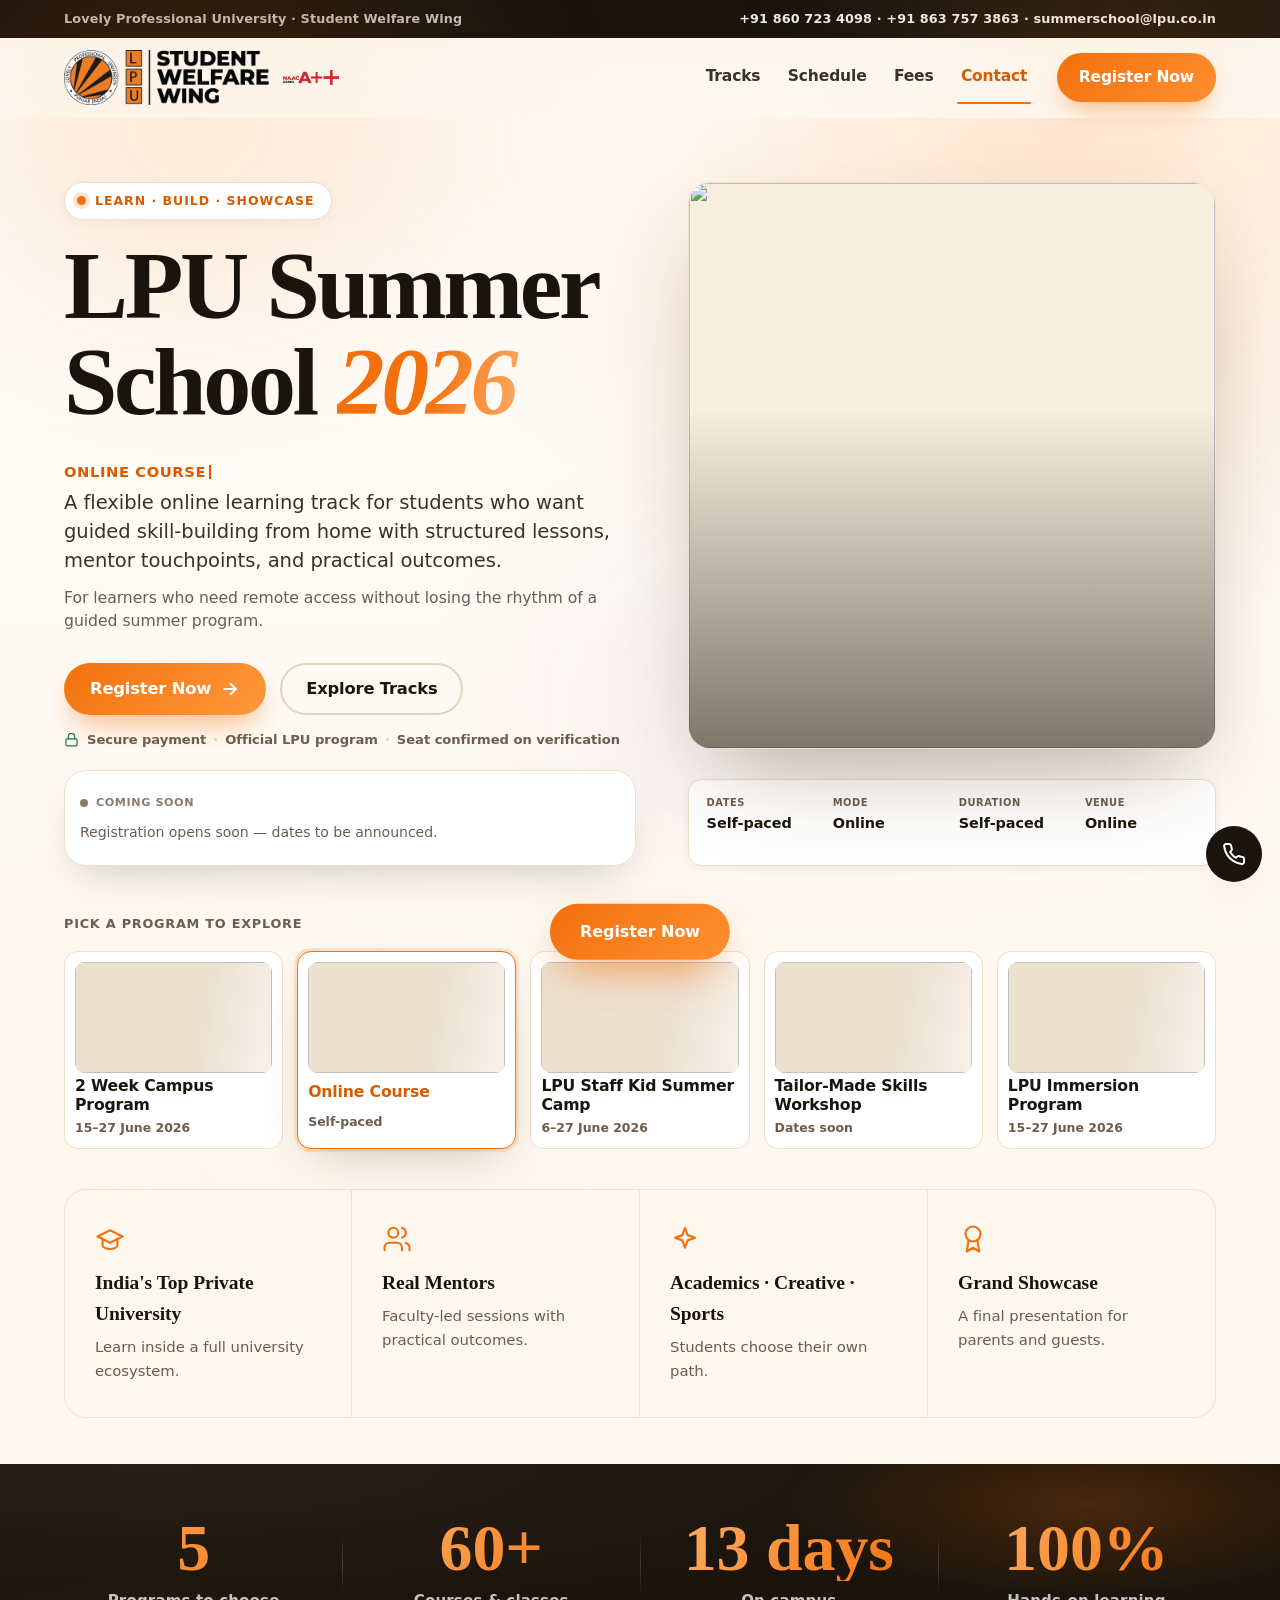
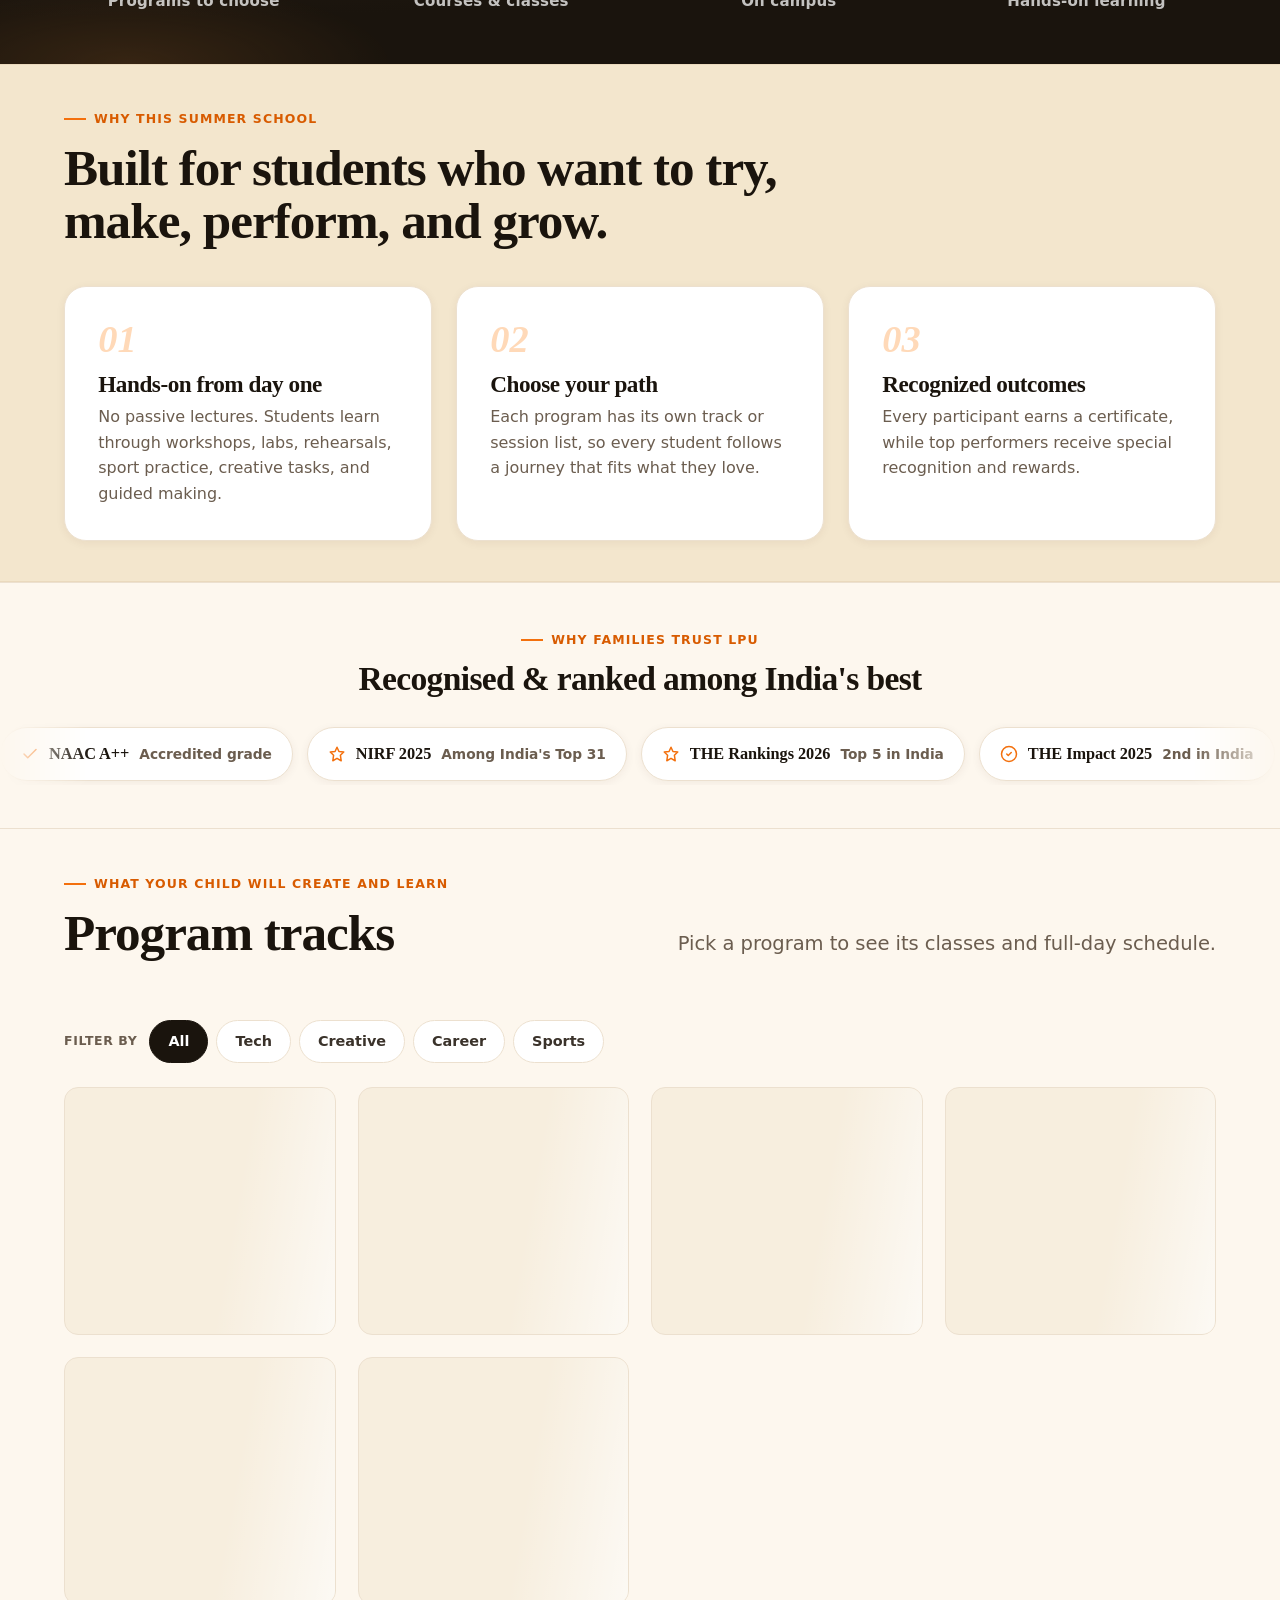
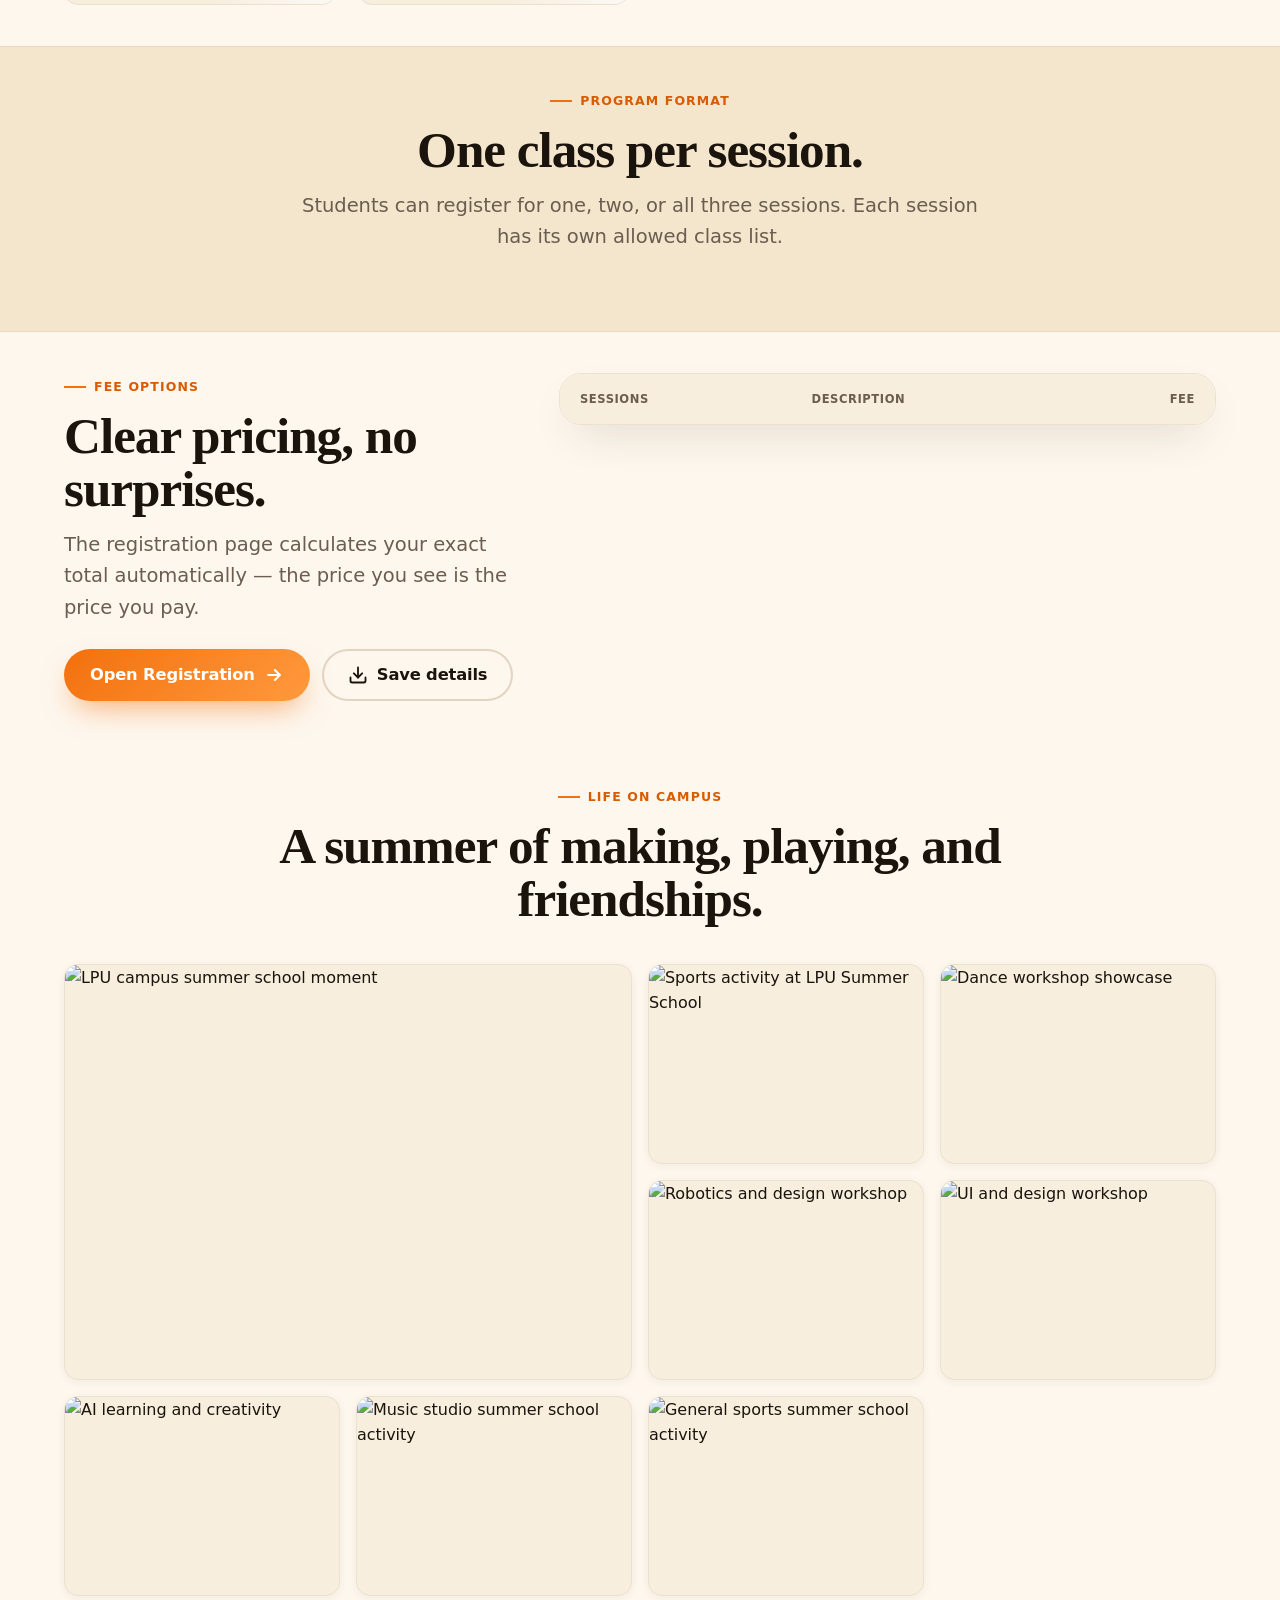
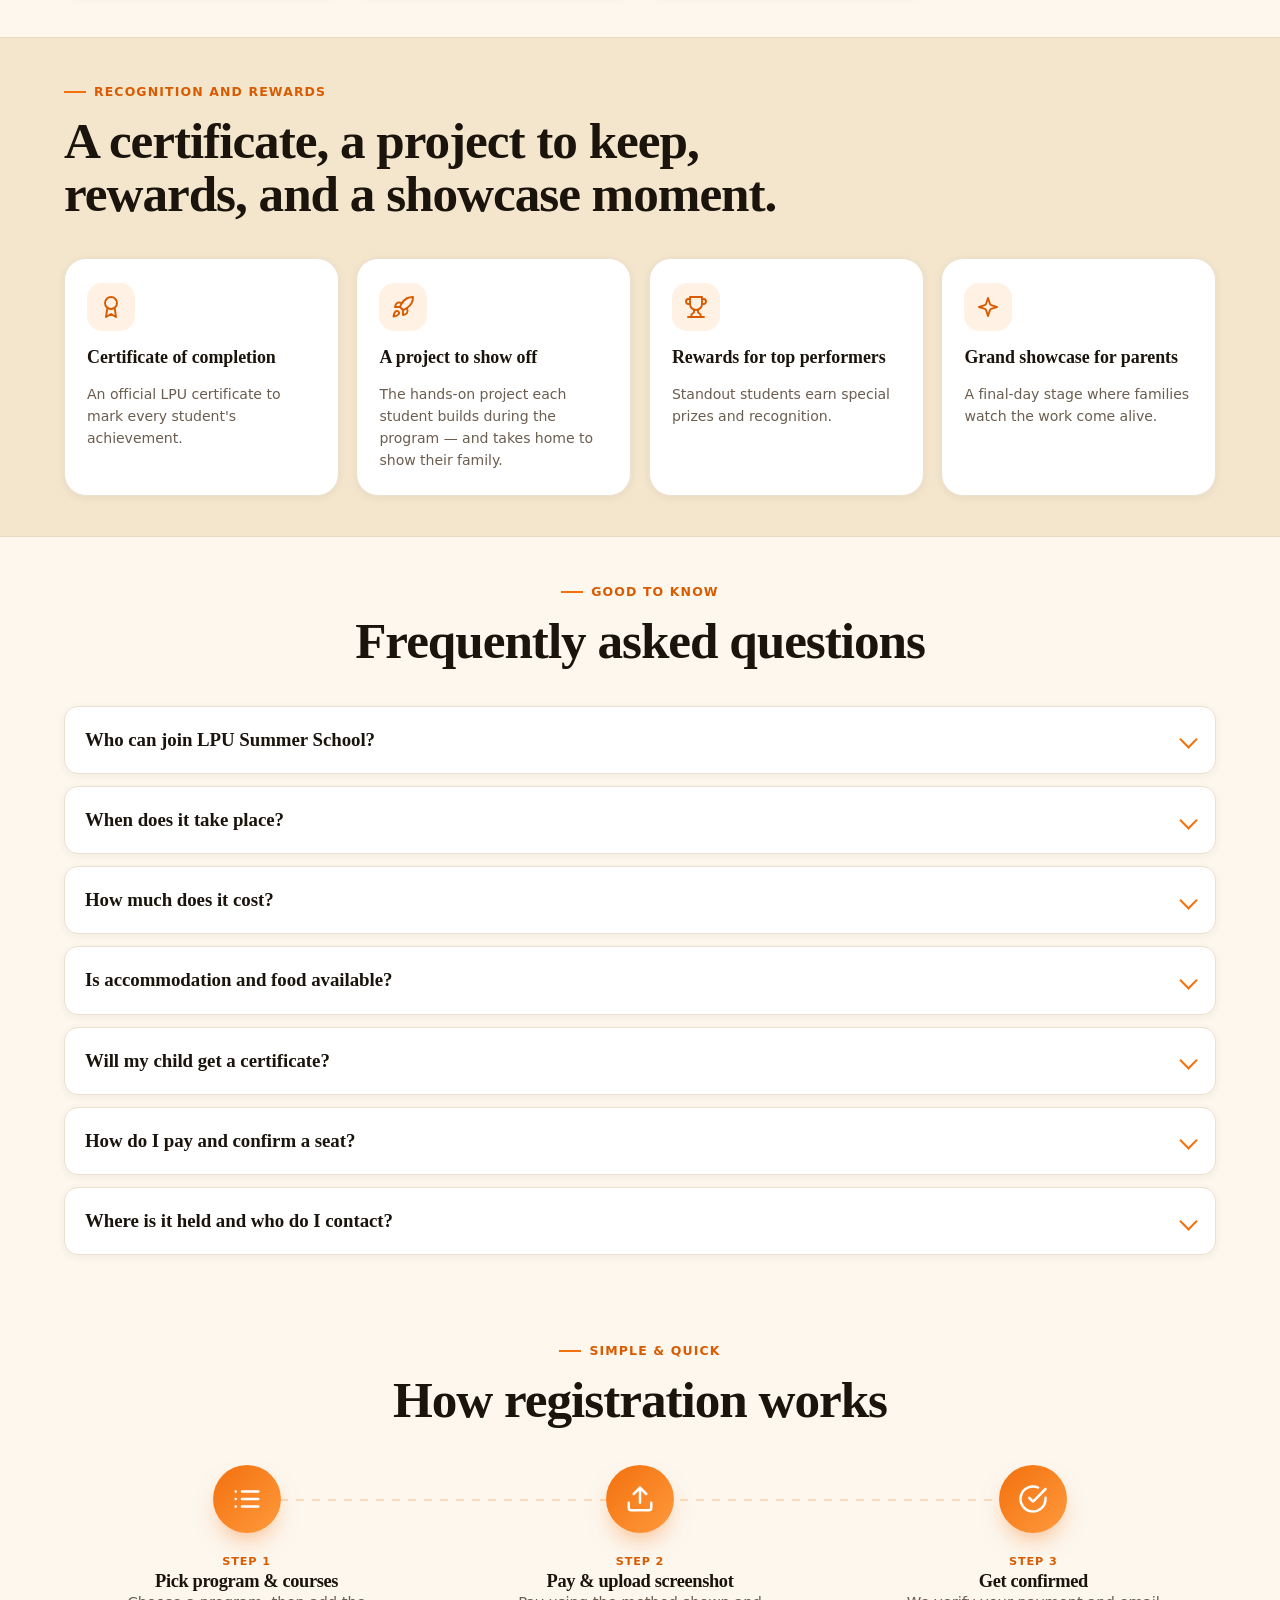
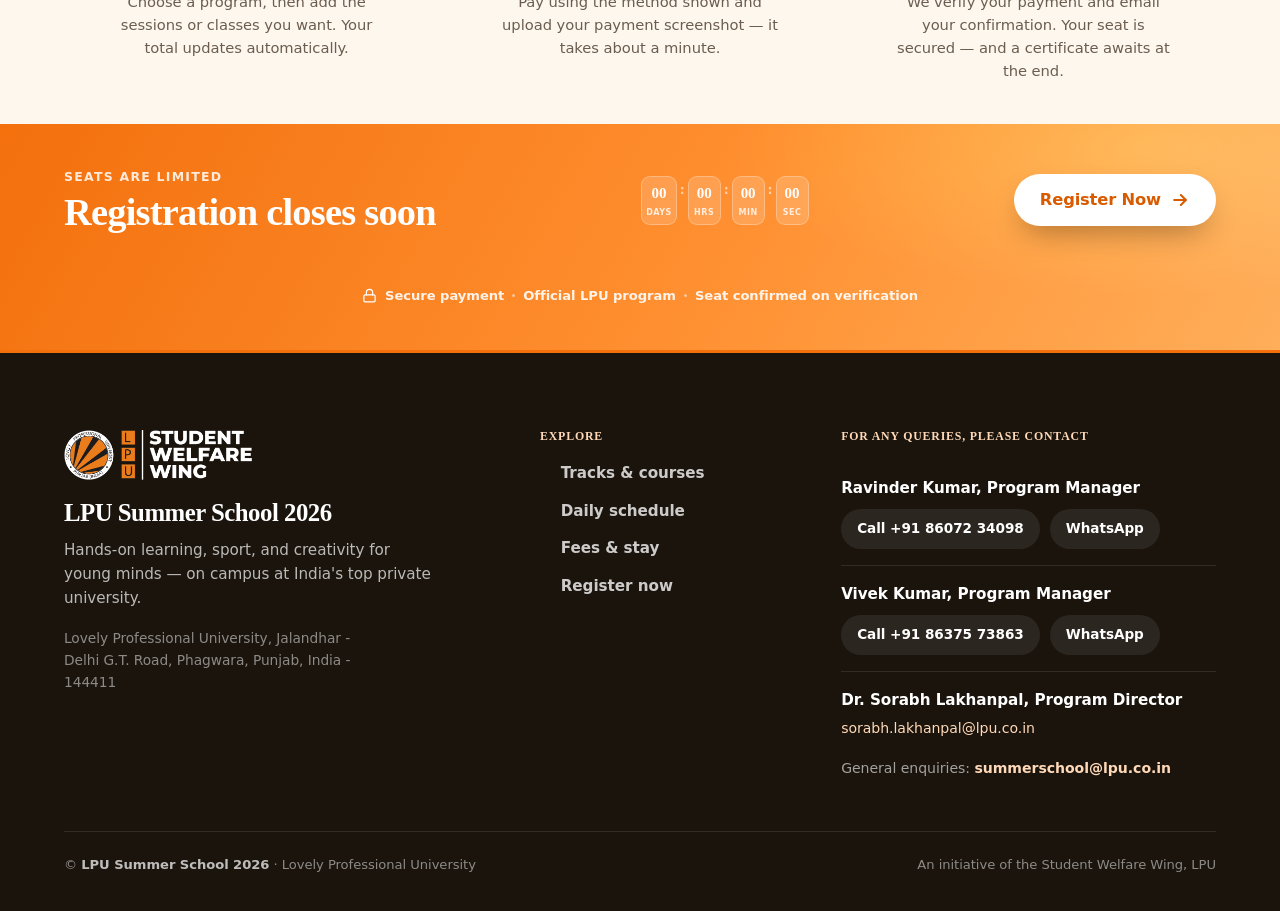
==== index.html @ 4d3fee8d "fix: remove image zoom effects; add back-to-top, nav scroll-spy, save/print - Remove all image zoom:" ====
<!doctype html>
<html lang="en">
  <head>
    <meta charset="utf-8">
    <meta name="viewport" content="width=device-width, initial-scale=1">
    <meta http-equiv="Content-Security-Policy" content="default-src 'self'; script-src 'self' 'sha256-Wv9AslBrc7d9tS+5TVujUtB92myxtZArKCW/k3FSOX4='; style-src 'self' 'unsafe-inline' https://fonts.googleapis.com; img-src 'self' https: data:; connect-src 'self' https://bynpuhoysivxxlblxica.supabase.co; font-src 'self' https://fonts.gstatic.com; base-uri 'self'; form-action 'self';">
    <meta name="description" content="LPU Summer School 2026 offers campus, online, staff kid camp, skill workshop, and immersion programs for students and young learners.">
    <meta name="robots" content="index, follow">
    <meta name="theme-color" content="#f3700d">
    <meta name="application-name" content="LPU Summer School">
    <title>LPU Summer School 2026 | Campus, Online & Skill Programs</title>
    <link rel="canonical" href="https://summerschool.unisportscouncil.co.in/">
    <link rel="icon" type="image/png" href="/assets/lpu-circle-logo.png">
    <link rel="apple-touch-icon" href="/assets/lpu-circle-logo.png">
    <link rel="manifest" href="/assets/site.webmanifest">
    <meta property="og:type" content="website">
    <meta property="og:site_name" content="LPU Summer School">
    <meta property="og:title" content="LPU Summer School 2026">
    <meta property="og:description" content="Explore campus, online, staff kid camp, skill workshop, and immersion programs at Lovely Professional University.">
    <meta property="og:url" content="https://summerschool.unisportscouncil.co.in/">
    <meta property="og:image" content="https://summerschool.unisportscouncil.co.in/assets/lpu-summer-school-og.png">
    <meta property="og:image:secure_url" content="https://summerschool.unisportscouncil.co.in/assets/lpu-summer-school-og.png">
    <meta property="og:image:width" content="1200">
    <meta property="og:image:height" content="630">
    <meta property="og:image:alt" content="LPU Summer School 2026 by Lovely Professional University Student Welfare Wing">
    <meta name="twitter:card" content="summary_large_image">
    <meta name="twitter:title" content="LPU Summer School 2026">
    <meta name="twitter:description" content="Campus, online, staff kid camp, skill workshop, and immersion programs for students and young learners.">
    <meta name="twitter:image" content="https://summerschool.unisportscouncil.co.in/assets/lpu-summer-school-og.png">
    <link rel="preconnect" href="https://bynpuhoysivxxlblxica.supabase.co">
    <link rel="preconnect" href="https://fonts.googleapis.com">
    <link rel="preconnect" href="https://fonts.gstatic.com" crossorigin>
    <link rel="preconnect" href="https://static.wixstatic.com">
    <link rel="stylesheet" href="https://fonts.googleapis.com/css2?family=Fraunces:opsz,wght@9..144,500;9..144,600;9..144,700&family=Plus+Jakarta+Sans:wght@400;500;600;700;800&display=swap">
    <link rel="stylesheet" href="styles.css">
    <script type="application/ld+json">
{"@context":"https://schema.org","@graph":[{"@type":"EducationalOrganization","@id":"https://summerschool.unisportscouncil.co.in/#organization","name":"Lovely Professional University Student Welfare Wing","url":"https://summerschool.unisportscouncil.co.in/","logo":"https://summerschool.unisportscouncil.co.in/assets/lpu-circle-logo.png","email":"summerschool@lpu.co.in","telephone":"+91 86072 34098","address":{"@type":"PostalAddress","streetAddress":"Jalandhar - Delhi G.T. Road","addressLocality":"Phagwara","addressRegion":"Punjab","postalCode":"144411","addressCountry":"IN"}},{"@type":"WebSite","@id":"https://summerschool.unisportscouncil.co.in/#website","name":"LPU Summer School 2026","url":"https://summerschool.unisportscouncil.co.in/","publisher":{"@id":"https://summerschool.unisportscouncil.co.in/#organization"}},{"@type":"EducationEvent","@id":"https://summerschool.unisportscouncil.co.in/#event","name":"LPU Summer School 2026","description":"Campus, online, staff kid camp, skill workshop, and immersion programs for students and young learners at Lovely Professional University.","url":"https://summerschool.unisportscouncil.co.in/","startDate":"2026-06-15","endDate":"2026-06-27","eventStatus":"https://schema.org/EventScheduled","eventAttendanceMode":"https://schema.org/MixedEventAttendanceMode","organizer":{"@id":"https://summerschool.unisportscouncil.co.in/#organization"},"location":{"@type":"Place","name":"Lovely Professional University","address":{"@type":"PostalAddress","streetAddress":"Jalandhar - Delhi G.T. Road","addressLocality":"Phagwara","addressRegion":"Punjab","postalCode":"144411","addressCountry":"IN"}}}]}
    </script>
  </head>
  <body>
    <a class="skip-link" href="#home">Skip to content</a>
    <div class="scroll-progress" data-scroll-progress aria-hidden="true"></div>

    <div class="utility-bar">
      <span class="utility-org">Lovely Professional University &middot; Student Welfare Wing</span>
      <a class="utility-contact" href="mailto:summerschool@lpu.co.in" data-cfg="utility-contact">+91 860 723 4098 &middot; +91 863 757 3863 &middot; summerschool@lpu.co.in</a>
    </div>

    <header class="site-header" data-header>
      <a class="brand" href="/" aria-label="LPU Summer School home">
        <img class="brand-logo" src="assets/dsosww-logo.png" width="514" height="136" alt="LPU Student Welfare Wing">
        <img class="naac-logo" src="assets/lpu-naac-logo.png" width="2746" height="750" alt="NAAC Grade A++" loading="lazy">
      </a>
      <button class="nav-toggle" type="button" aria-label="Open navigation" aria-expanded="false" aria-controls="primary-nav" data-nav-toggle>
        <span></span><span></span><span></span>
      </button>
      <nav class="site-nav" id="primary-nav" aria-label="Primary" data-nav>
        <a href="#tracks">Tracks</a>
        <a href="#sessions">Schedule</a>
        <a href="#fees">Fees</a>
        <a href="#contact">Contact</a>
        <a class="nav-cta" href="/register">Register Now</a>
      </nav>
    </header>

    <main id="main">
      <!-- ============================ HERO ============================ -->
      <section class="hero" id="home" data-program-hero>
        <div class="hero-aurora" aria-hidden="true"></div>
        <div class="hero-grain" aria-hidden="true"></div>
        <div class="hero-inner">
          <div class="hero-copy">
            <span class="hero-kicker"><span class="hero-kicker-dot" aria-hidden="true"></span>Learn &middot; Build &middot; Showcase</span>
            <h1 class="hero-title">LPU Summer<br>School <span class="hero-title-year">2026</span></h1>

            <div class="hero-dynamic" data-hero-content aria-live="polite">
              <p class="hero-program-name" data-hero-program-name>2 Week Campus Program</p>
              <p class="hero-description" data-hero-description>A focused two-week LPU campus journey where students choose a track, learn with mentors, build real outcomes, and present their best work in a grand showcase.</p>
              <p class="hero-cta-context" data-hero-cta-context>For students ready to learn by doing inside a vibrant university campus.</p>
            </div>

            <div class="hero-actions">
              <a class="btn btn-primary" href="/register">
                Register Now
                <svg width="20" height="20" viewBox="0 0 24 24" fill="none" stroke="currentColor" stroke-width="2.4" stroke-linecap="round" stroke-linejoin="round" aria-hidden="true"><path d="M5 12h14"/><path d="m13 6 6 6-6 6"/></svg>
              </a>
              <a class="btn btn-ghost" href="#tracks">Explore Tracks</a>
            </div>

            <p class="trust-line">
              <svg viewBox="0 0 24 24" fill="none" stroke="currentColor" stroke-width="2" stroke-linecap="round" stroke-linejoin="round" aria-hidden="true"><rect x="3" y="11" width="18" height="11" rx="2"/><path d="M7 11V7a5 5 0 0 1 10 0v4"/></svg>
              Secure payment <span class="dot" aria-hidden="true"></span> Official LPU program <span class="dot" aria-hidden="true"></span> Seat confirmed on verification
            </p>

            <div class="hero-urgency" aria-label="Registration deadline and seats">
              <span class="hero-status" data-hero-status></span>
              <p class="urgency-msg" data-hero-status-msg></p>
              <div class="urgency-block">
                <span class="urgency-label">Last date to register</span>
                <strong class="urgency-deadline" data-cfg="deadline-label" data-hero-deadline-label>14 June 2026</strong>
              </div>
              <div class="countdown" data-countdown data-hero-countdown data-deadline="2026-06-14T23:59:59+05:30" aria-label="Time left to register">
                <div class="countdown-cell"><strong data-days>--</strong><span>Days</span></div>
                <div class="countdown-sep" aria-hidden="true">:</div>
                <div class="countdown-cell"><strong data-hours>--</strong><span>Hrs</span></div>
                <div class="countdown-sep" aria-hidden="true">:</div>
                <div class="countdown-cell"><strong data-minutes>--</strong><span>Min</span></div>
                <div class="countdown-sep" aria-hidden="true">:</div>
                <div class="countdown-cell"><strong data-seconds>--</strong><span>Sec</span></div>
              </div>
              <div class="urgency-block urgency-seats">
                <span class="urgency-label" data-hero-seats-label>Seats left</span>
                <strong class="urgency-seats-count" data-seats-left>15</strong>
                <p class="urgency-note" data-seats-note>Final seats moving fast. Register today.</p>
              </div>
            </div>
          </div>

          <div class="hero-visual">
            <figure class="hero-photo">
              <div class="hero-bg-media" aria-hidden="true">
                <img src="https://bynpuhoysivxxlblxica.supabase.co/storage/v1/render/image/public/images/1779163726439-f0drdpdqahd.png?width=1000&quality=68" alt="" decoding="async" fetchpriority="high" data-hero-bg-image>
              </div>
            </figure>
            <dl class="hero-meta" aria-label="Selected program details">
              <div><dt>Dates</dt><dd data-hero-meta="dates">15&ndash;27 June 2026</dd></div>
              <div><dt>Mode</dt><dd data-hero-meta="mode">On Campus</dd></div>
              <div><dt>Duration</dt><dd data-hero-meta="duration">2 weeks</dd></div>
              <div><dt>Venue</dt><dd data-hero-meta="location">LPU Campus, Phagwara</dd></div>
            </dl>

            <div class="hero-gallery" aria-label="LPU Summer School highlights" data-hero-gallery>
              <div class="hero-media-track">
                <figure class="hero-strip-card"><img src="https://bynpuhoysivxxlblxica.supabase.co/storage/v1/object/public/images/1779191793080-mgw718dwqh9.png" alt="Students building robotics projects" loading="lazy" decoding="async"></figure>
                <figure class="hero-strip-card"><img src="https://bynpuhoysivxxlblxica.supabase.co/storage/v1/object/public/images/1779089835922-qm6ldbzss5.png" alt="Students learning together on campus" loading="lazy" decoding="async"></figure>
                <figure class="hero-strip-card"><img src="https://bynpuhoysivxxlblxica.supabase.co/storage/v1/object/public/images/1779190305970-8wmlssoh4pn.png" alt="Students in a creative design workshop" loading="lazy" decoding="async"></figure>
                <figure class="hero-strip-card"><img src="https://bynpuhoysivxxlblxica.supabase.co/storage/v1/object/public/images/1779188603214-x7q34c5kfq.png" alt="Students exploring global learning" loading="lazy" decoding="async"></figure>
              </div>
            </div>
          </div>
        </div>

        <!-- hero program selector -->
        <div class="program-rail">
          <p class="program-rail-label">Pick a program to explore</p>
          <div class="program-selector" role="tablist" aria-label="Choose a summer school program">
            <button class="program-tab active" type="button" role="tab" aria-selected="true" data-program-option="campus">
              <span class="tab-media"><img alt="" data-fallback="https://bynpuhoysivxxlblxica.supabase.co/storage/v1/object/public/images/1779163726439-f0drdpdqahd.png" decoding="async"></span>
              <span>2 Week Campus Program</span>
              <small>15&ndash;27 June 2026</small>
            </button>
            <button class="program-tab" type="button" role="tab" aria-selected="false" data-program-option="online">
              <span class="tab-media"><img alt="" data-fallback="https://bynpuhoysivxxlblxica.supabase.co/storage/v1/object/public/images/1779188840605-uiunxfem2bh.png" decoding="async"></span>
              <span>Online Course</span>
              <small>Self-paced</small>
            </button>
            <button class="program-tab" type="button" role="tab" aria-selected="false" data-program-option="staff-camp">
              <span class="tab-media"><img alt="" data-fallback="https://bynpuhoysivxxlblxica.supabase.co/storage/v1/object/public/images/1779089835922-qm6ldbzss5.png" decoding="async"></span>
              <span>LPU Staff Kid Summer Camp</span>
              <small>6&ndash;27 June 2026</small>
            </button>
            <button class="program-tab" type="button" role="tab" aria-selected="false" data-program-option="skills">
              <span class="tab-media"><img alt="" data-fallback="https://bynpuhoysivxxlblxica.supabase.co/storage/v1/object/public/images/1779191793080-mgw718dwqh9.png" decoding="async"></span>
              <span>Tailor-Made Skills Workshop</span>
              <small>Dates soon</small>
            </button>
            <button class="program-tab" type="button" role="tab" aria-selected="false" data-program-option="immersion">
              <span class="tab-media"><img alt="" data-fallback="https://bynpuhoysivxxlblxica.supabase.co/storage/v1/object/public/images/1779188603214-x7q34c5kfq.png" decoding="async"></span>
              <span>LPU Immersion Program</span>
              <small>15&ndash;27 June 2026</small>
            </button>
          </div>
        </div>
      </section>

      <!-- ======================= IMPACT STRIP ======================= -->
      <section class="impact reveal reveal-group" aria-label="Program strengths">
        <article>
          <svg viewBox="0 0 24 24" fill="none" stroke="currentColor" stroke-width="1.7" stroke-linecap="round" stroke-linejoin="round" aria-hidden="true"><path d="M22 10 12 5 2 10l10 5 10-5Z"/><path d="M6 12v5c0 1.7 2.7 3 6 3s6-1.3 6-3v-5"/></svg>
          <strong>India's Top Private University</strong><span>Learn inside a full university ecosystem.</span>
        </article>
        <article>
          <svg viewBox="0 0 24 24" fill="none" stroke="currentColor" stroke-width="1.7" stroke-linecap="round" stroke-linejoin="round" aria-hidden="true"><path d="M16 21v-2a4 4 0 0 0-4-4H6a4 4 0 0 0-4 4v2"/><circle cx="9" cy="7" r="4"/><path d="M22 21v-2a4 4 0 0 0-3-3.87"/><path d="M16 3.13a4 4 0 0 1 0 7.75"/></svg>
          <strong>Real Mentors</strong><span>Faculty-led sessions with practical outcomes.</span>
        </article>
        <article>
          <svg viewBox="0 0 24 24" fill="none" stroke="currentColor" stroke-width="1.7" stroke-linecap="round" stroke-linejoin="round" aria-hidden="true"><path d="M12 3 9.9 8.9 4 11l5.9 2.1L12 19l2.1-5.9L20 11l-5.9-2.1Z"/></svg>
          <strong>Academics &middot; Creative &middot; Sports</strong><span>Students choose their own path.</span>
        </article>
        <article>
          <svg viewBox="0 0 24 24" fill="none" stroke="currentColor" stroke-width="1.7" stroke-linecap="round" stroke-linejoin="round" aria-hidden="true"><circle cx="12" cy="8" r="6"/><path d="M15.5 12.9 17 22l-5-3-5 3 1.5-9.1"/></svg>
          <strong>Grand Showcase</strong><span>A final presentation for parents and guests.</span>
        </article>
      </section>

      <!-- ======================= STATS BAND ========================= -->
      <section class="stats-band reveal" aria-label="LPU Summer School by the numbers">
        <div class="stats-inner">
          <div class="stat"><strong data-count-to="5">0</strong><span>Programs to choose</span></div>
          <div class="stat"><strong data-count-to="60" data-count-live="courses" data-count-suffix="+">0</strong><span>Courses &amp; classes</span></div>
          <div class="stat"><strong data-count-to="13" data-count-suffix=" days">0</strong><span>On campus</span></div>
          <div class="stat"><strong data-count-to="100" data-count-suffix="%">0</strong><span>Hands-on learning</span></div>
        </div>
      </section>

      <!-- ========================== STORY =========================== -->
      <section class="section story reveal">
        <header class="section-head">
          <p class="eyebrow">Why this summer school</p>
          <h2>Built for students who want to try, make, perform, and grow.</h2>
        </header>
        <div class="story-grid reveal-group">
          <article class="story-card"><span class="story-num">01</span><h3>Hands-on from day one</h3><p>No passive lectures. Students learn through workshops, labs, rehearsals, sport practice, creative tasks, and guided making.</p></article>
          <article class="story-card"><span class="story-num">02</span><h3>Choose your path</h3><p>Each program has its own track or session list, so every student follows a journey that fits what they love.</p></article>
          <article class="story-card"><span class="story-num">03</span><h3>Recognized outcomes</h3><p>Every participant earns a certificate, while top performers receive special recognition and rewards.</p></article>
        </div>
      </section>

      <!-- ===================== RECOGNITION / RANKINGS ===================== -->
      <section class="recognition-strip reveal" aria-label="LPU recognition and rankings">
        <div class="rec-head">
          <p class="eyebrow">Why families trust LPU</p>
          <h2>Recognised &amp; ranked among India's best</h2>
        </div>
        <div class="rec-viewport">
          <div class="rec-marquee" data-rec-marquee>
            <div class="rec-chip"><svg viewBox="0 0 24 24" fill="none" stroke="currentColor" stroke-width="2" stroke-linecap="round" stroke-linejoin="round" aria-hidden="true"><path d="M20 6 9 17l-5-5"/></svg><strong>NAAC A++</strong><span>Accredited grade</span></div>
            <div class="rec-chip"><svg viewBox="0 0 24 24" fill="none" stroke="currentColor" stroke-width="2" stroke-linecap="round" stroke-linejoin="round" aria-hidden="true"><path d="m12 3 2.6 5.6L21 9.3l-4.5 4.3L17.6 21 12 17.8 6.4 21l1.1-7.4L3 9.3l6.4-.7Z"/></svg><strong>NIRF 2025</strong><span>Among India's Top 31</span></div>
            <div class="rec-chip"><svg viewBox="0 0 24 24" fill="none" stroke="currentColor" stroke-width="2" stroke-linecap="round" stroke-linejoin="round" aria-hidden="true"><path d="m12 3 2.6 5.6L21 9.3l-4.5 4.3L17.6 21 12 17.8 6.4 21l1.1-7.4L3 9.3l6.4-.7Z"/></svg><strong>THE Rankings 2026</strong><span>Top 5 in India</span></div>
            <div class="rec-chip"><svg viewBox="0 0 24 24" fill="none" stroke="currentColor" stroke-width="2" stroke-linecap="round" stroke-linejoin="round" aria-hidden="true"><path d="M12 22a10 10 0 1 0 0-20 10 10 0 0 0 0 20Z"/><path d="m9 12 2 2 4-4"/></svg><strong>THE Impact 2025</strong><span>2nd in India</span></div>
            <div class="rec-chip"><svg viewBox="0 0 24 24" fill="none" stroke="currentColor" stroke-width="2" stroke-linecap="round" stroke-linejoin="round" aria-hidden="true"><path d="M12 2a7 7 0 0 0-4 12.7V17a2 2 0 0 0 2 2h4a2 2 0 0 0 2-2v-2.3A7 7 0 0 0 12 2Z"/><path d="M9 22h6"/></svg><strong>49 Faculty</strong><span>World's Top 2% Scientists</span></div>
            <div class="rec-chip"><svg viewBox="0 0 24 24" fill="none" stroke="currentColor" stroke-width="2" stroke-linecap="round" stroke-linejoin="round" aria-hidden="true"><circle cx="12" cy="12" r="10"/><path d="M2 12h20"/><path d="M12 2a15 15 0 0 1 0 20 15 15 0 0 1 0-20Z"/></svg><strong>400+ Tie-ups</strong><span>Universities worldwide</span></div>
            <div class="rec-chip"><svg viewBox="0 0 24 24" fill="none" stroke="currentColor" stroke-width="2" stroke-linecap="round" stroke-linejoin="round" aria-hidden="true"><path d="M20 6 9 17l-5-5"/></svg><strong>UGC</strong><span>Graded Autonomy</span></div>
            <div class="rec-chip"><svg viewBox="0 0 24 24" fill="none" stroke="currentColor" stroke-width="2" stroke-linecap="round" stroke-linejoin="round" aria-hidden="true"><path d="M16 21v-2a4 4 0 0 0-4-4H6a4 4 0 0 0-4 4v2"/><circle cx="9" cy="7" r="4"/><path d="M22 21v-2a4 4 0 0 0-3-3.87"/></svg><strong>2,000+ Recruiters</strong><span>Hire LPU students</span></div>
          </div>
        </div>
      </section>

      <!-- ========================== TRACKS ========================== -->
      <section class="section tracks reveal" id="tracks">
        <header class="section-head split">
          <div>
            <p class="eyebrow">What your child will create and learn</p>
            <h2>Program tracks</h2>
          </div>
          <p class="section-lead">Pick a program to see its classes and full-day schedule.</p>
        </header>
        <div class="track-program-selector" data-track-programs aria-label="Choose program for tracks"></div>
        <div class="track-filter-row">
          <span class="track-filter-label">Filter by</span>
          <div class="filter-group" role="group" aria-label="Filter program tracks">
            <button class="filter active" type="button" data-filter="all">All</button>
            <button class="filter" type="button" data-filter="tech">Tech</button>
            <button class="filter" type="button" data-filter="creative">Creative</button>
            <button class="filter" type="button" data-filter="career">Career</button>
            <button class="filter" type="button" data-filter="sports">Sports</button>
          </div>
        </div>
        <p class="track-scroll-hint" data-track-scroll-hint hidden></p>
        <div class="track-grid" id="trackGrid" data-track-grid>
          <div class="skel skel-card"></div><div class="skel skel-card"></div><div class="skel skel-card"></div>
          <div class="skel skel-card"></div><div class="skel skel-card"></div><div class="skel skel-card"></div>
        </div>
        <p class="track-empty" id="trackEmpty" hidden></p>
      </section>

      <!-- ========================= SESSIONS ========================= -->
      <section class="section sessions reveal" id="sessions">
        <header class="section-head center">
          <p class="eyebrow" data-sessions-eyebrow>Program format</p>
          <h2 data-sessions-heading>One class per session.</h2>
          <p class="section-lead" data-sessions-sub>Students can register for one, two, or all three sessions. Each session has its own allowed class list.</p>
        </header>
        <div class="session-columns" id="sessionColumns"><!-- populated by script.js --></div>
      </section>

      <!-- =========================== FEES =========================== -->
      <section class="section fees reveal" id="fees">
        <div class="fee-shell">
          <div class="fee-intro">
            <p class="eyebrow">Fee options</p>
            <h2>Clear pricing, no surprises.</h2>
            <p class="section-lead">The registration page calculates your exact total automatically &mdash; the price you see is the price you pay.</p>
            <div class="fee-actions">
              <a class="btn btn-primary" href="/register">Open Registration
                <svg width="20" height="20" viewBox="0 0 24 24" fill="none" stroke="currentColor" stroke-width="2.4" stroke-linecap="round" stroke-linejoin="round" aria-hidden="true"><path d="M5 12h14"/><path d="m13 6 6 6-6 6"/></svg>
              </a>
              <button class="btn btn-ghost" type="button" data-print-page>
                <svg width="20" height="20" viewBox="0 0 24 24" fill="none" stroke="currentColor" stroke-width="2.2" stroke-linecap="round" stroke-linejoin="round" aria-hidden="true"><path d="M21 15v4a2 2 0 0 1-2 2H5a2 2 0 0 1-2-2v-4"/><polyline points="7 10 12 15 17 10"/><line x1="12" y1="15" x2="12" y2="3"/></svg>
                Save details
              </button>
            </div>
          </div>
          <div class="fee-card">
            <table class="fee-table">
              <thead><tr><th scope="col">Sessions</th><th scope="col">Description</th><th scope="col">Fee</th></tr></thead>
              <tbody id="feeTableBody"><!-- populated by script.js --></tbody>
            </table>
            <!-- Accommodation block is rendered per selected program by script.js
                 (optional = hostel options, included = bundled message, none = hidden). -->
            <div class="hostel-info" id="feeAccommodation" hidden></div>
          </div>
        </div>
      </section>

      <!-- ========================== GALLERY ========================= -->
      <section class="section gallery-section reveal" id="gallery" aria-label="Campus life gallery" data-gallery-section hidden>
        <header class="section-head center">
          <p class="eyebrow">Life on campus</p>
          <h2>A summer of making, playing, and friendships.</h2>
        </header>
        <div class="gallery-grid" data-gallery-grid></div>
      </section>

      <!-- ======================= RECOGNITION ======================== -->
      <section class="section recognition reveal">
        <header class="section-head">
          <p class="eyebrow">Recognition and rewards</p>
          <h2>A certificate, a project to keep, rewards, and a showcase moment.</h2>
        </header>
        <ul class="reward-list reveal-group">
          <li class="reward-card">
            <span class="reward-icon"><svg viewBox="0 0 24 24" fill="none" stroke="currentColor" stroke-width="1.9" stroke-linecap="round" stroke-linejoin="round" aria-hidden="true"><circle cx="12" cy="8" r="6"/><path d="M8.21 13.89 7 22l5-3 5 3-1.21-8.12"/></svg></span>
            <strong>Certificate of completion</strong>
            <span class="reward-text">An official LPU certificate to mark every student's achievement.</span>
          </li>
          <li class="reward-card">
            <span class="reward-icon"><svg viewBox="0 0 24 24" fill="none" stroke="currentColor" stroke-width="1.9" stroke-linecap="round" stroke-linejoin="round" aria-hidden="true"><path d="M4.5 16.5c-1.5 1.26-2 5-2 5s3.74-.5 5-2c.71-.84.7-2.13-.09-2.91a2.18 2.18 0 0 0-2.91-.09z"/><path d="m12 15-3-3a22 22 0 0 1 2-3.95A12.88 12.88 0 0 1 22 2c0 2.72-.78 7.5-6 11a22.35 22.35 0 0 1-4 2z"/><path d="M9 12H4s.55-3.03 2-4c1.62-1.08 5 0 5 0"/><path d="M12 15v5s3.03-.55 4-2c1.08-1.62 0-5 0-5"/></svg></span>
            <strong>A project to show off</strong>
            <span class="reward-text">The hands-on project each student builds during the program — and takes home to show their family.</span>
          </li>
          <li class="reward-card">
            <span class="reward-icon"><svg viewBox="0 0 24 24" fill="none" stroke="currentColor" stroke-width="1.9" stroke-linecap="round" stroke-linejoin="round" aria-hidden="true"><path d="M6 9H4.5a2.5 2.5 0 0 1 0-5H6"/><path d="M18 9h1.5a2.5 2.5 0 0 0 0-5H18"/><path d="M4 22h16"/><path d="M10 14.66V17c0 .55-.47.98-.97 1.21C7.85 18.75 7 20.24 7 22"/><path d="M14 14.66V17c0 .55.47.98.97 1.21C16.15 18.75 17 20.24 17 22"/><path d="M18 2H6v7a6 6 0 0 0 12 0V2Z"/></svg></span>
            <strong>Rewards for top performers</strong>
            <span class="reward-text">Standout students earn special prizes and recognition.</span>
          </li>
          <li class="reward-card">
            <span class="reward-icon"><svg viewBox="0 0 24 24" fill="none" stroke="currentColor" stroke-width="1.9" stroke-linecap="round" stroke-linejoin="round" aria-hidden="true"><path d="m12 3-1.9 5.8a2 2 0 0 1-1.3 1.3L3 12l5.8 1.9a2 2 0 0 1 1.3 1.3L12 21l1.9-5.8a2 2 0 0 1 1.3-1.3L21 12l-5.8-1.9a2 2 0 0 1-1.3-1.3Z"/></svg></span>
            <strong>Grand showcase for parents</strong>
            <span class="reward-text">A final-day stage where families watch the work come alive.</span>
          </li>
        </ul>
      </section>

      <!-- ============================ FAQ =========================== -->
      <section class="section faq-section reveal" id="faq" aria-label="Frequently asked questions">
        <header class="section-head center">
          <p class="eyebrow">Good to know</p>
          <h2>Frequently asked questions</h2>
        </header>
        <div class="faq-list">
          <details class="faq-item">
            <summary>Who can join LPU Summer School?</summary>
            <div class="faq-answer">Students across age groups can join. Each program and course lists the classes or ages it's open to — pick a program above to see the exact eligibility for its tracks and courses.</div>
          </details>
          <details class="faq-item">
            <summary>When does it take place?</summary>
            <div class="faq-answer">The programs run in June 2026 — for example, the 2 Week Campus Program is 15–27 June 2026. Each program shows its own dates. The last date to register is 14 June 2026, and seats are limited.</div>
          </details>
          <details class="faq-item">
            <summary>How much does it cost?</summary>
            <div class="faq-answer">Fees depend on the program and the sessions or courses you choose. The registration page calculates your exact total automatically — the price you see is the price you pay, with no hidden charges.</div>
          </details>
          <details class="faq-item">
            <summary>Is accommodation and food available?</summary>
            <div class="faq-answer">For the 2 Week Campus Program, hostel stay and mess (meals) are optional add-ons you can select while registering. The LPU Immersion Program includes stay; the other programs are day programs.</div>
          </details>
          <details class="faq-item">
            <summary>Will my child get a certificate?</summary>
            <div class="faq-answer">Yes — every participant receives an official LPU certificate of completion. Standout students also earn special recognition and rewards, and there's a grand showcase on the final day for families.</div>
          </details>
          <details class="faq-item">
            <summary>How do I pay and confirm a seat?</summary>
            <div class="faq-answer">Register online, pay using the method shown, and upload your payment screenshot. Your seat is confirmed once the payment is verified, and you'll receive a confirmation email. If you've paid but couldn't upload proof, just contact us and we'll help.</div>
          </details>
          <details class="faq-item">
            <summary>Where is it held and who do I contact?</summary>
            <div class="faq-answer">It's held on the LPU campus, Jalandhar–Delhi G.T. Road, Phagwara, Punjab (the Immersion program includes off-campus field visits). For any help, call our Program Managers or email <a href="mailto:summerschool@lpu.co.in">summerschool@lpu.co.in</a> — full contact details are in the footer below.</div>
          </details>
        </div>
      </section>

      <!-- ====================== HOW IT WORKS ====================== -->
      <section class="section howto reveal" aria-label="How registration works">
        <header class="section-head center">
          <p class="eyebrow">Simple &amp; quick</p>
          <h2>How registration works</h2>
        </header>
        <div class="howto-steps reveal-group">
          <div class="howto-step">
            <div class="howto-num"><svg viewBox="0 0 24 24" fill="none" stroke="currentColor" stroke-width="2" stroke-linecap="round" stroke-linejoin="round" aria-hidden="true"><line x1="8" y1="6" x2="21" y2="6"/><line x1="8" y1="12" x2="21" y2="12"/><line x1="8" y1="18" x2="21" y2="18"/><path d="M3 6h.01M3 12h.01M3 18h.01"/></svg></div>
            <div>
              <span class="howto-badge">Step 1</span>
              <h3>Pick program &amp; courses</h3>
              <p>Choose a program, then add the sessions or classes you want. Your total updates automatically.</p>
            </div>
          </div>
          <div class="howto-step">
            <div class="howto-num"><svg viewBox="0 0 24 24" fill="none" stroke="currentColor" stroke-width="2" stroke-linecap="round" stroke-linejoin="round" aria-hidden="true"><path d="M21 15v4a2 2 0 0 1-2 2H5a2 2 0 0 1-2-2v-4"/><polyline points="17 8 12 3 7 8"/><line x1="12" y1="3" x2="12" y2="15"/></svg></div>
            <div>
              <span class="howto-badge">Step 2</span>
              <h3>Pay &amp; upload screenshot</h3>
              <p>Pay using the method shown and upload your payment screenshot — it takes about a minute.</p>
            </div>
          </div>
          <div class="howto-step">
            <div class="howto-num"><svg viewBox="0 0 24 24" fill="none" stroke="currentColor" stroke-width="2" stroke-linecap="round" stroke-linejoin="round" aria-hidden="true"><path d="M22 11.08V12a10 10 0 1 1-5.93-9.14"/><polyline points="22 4 12 14.01 9 11.01"/></svg></div>
            <div>
              <span class="howto-badge">Step 3</span>
              <h3>Get confirmed</h3>
              <p>We verify your payment and email your confirmation. Your seat is secured — and a certificate awaits at the end.</p>
            </div>
          </div>
        </div>
      </section>

      <!-- ====================== COUNTDOWN CTA BAND ====================== -->
      <section class="cta-band reveal" aria-label="Register before the deadline">
        <div class="cta-band-inner">
          <div class="cta-band-text">
            <p class="cta-band-eyebrow">Seats are limited</p>
            <h2>Registration closes soon</h2>
          </div>
          <div class="countdown" data-countdown data-deadline="2026-06-14T23:59:59+05:30" aria-label="Time left to register">
            <div class="countdown-cell"><strong data-days>--</strong><span>Days</span></div>
            <div class="countdown-sep" aria-hidden="true">:</div>
            <div class="countdown-cell"><strong data-hours>--</strong><span>Hrs</span></div>
            <div class="countdown-sep" aria-hidden="true">:</div>
            <div class="countdown-cell"><strong data-minutes>--</strong><span>Min</span></div>
            <div class="countdown-sep" aria-hidden="true">:</div>
            <div class="countdown-cell"><strong data-seconds>--</strong><span>Sec</span></div>
          </div>
          <a class="btn btn-primary" href="/register">
            Register Now
            <svg width="20" height="20" viewBox="0 0 24 24" fill="none" stroke="currentColor" stroke-width="2.4" stroke-linecap="round" stroke-linejoin="round" aria-hidden="true"><path d="M5 12h14"/><path d="m13 6 6 6-6 6"/></svg>
          </a>
          <p class="trust-line">
            <svg viewBox="0 0 24 24" fill="none" stroke="currentColor" stroke-width="2" stroke-linecap="round" stroke-linejoin="round" aria-hidden="true"><rect x="3" y="11" width="18" height="11" rx="2"/><path d="M7 11V7a5 5 0 0 1 10 0v4"/></svg>
            Secure payment <span class="dot" aria-hidden="true"></span> Official LPU program <span class="dot" aria-hidden="true"></span> Seat confirmed on verification
          </p>
        </div>
      </section>
    </main>

    <!-- =========================== FOOTER ========================== -->
    <footer class="site-footer" id="contact">
      <div class="footer-grid">
        <div class="footer-brand">
          <img src="assets/sww-logo.png" width="718" height="191" alt="LPU Student Welfare Wing" loading="lazy" decoding="async">
          <h2 data-cfg="event-name">LPU Summer School 2026</h2>
          <p class="footer-tagline">Hands-on learning, sport, and creativity for young minds &mdash; on campus at India's top private university.</p>
          <p class="footer-address" data-cfg="full-address">Lovely Professional University, Jalandhar - Delhi G.T. Road, Phagwara, Punjab, India - 144411</p>
        </div>

        <nav class="footer-links" aria-label="Footer">
          <h3 class="footer-col-title">Explore</h3>
          <ul>
            <li><a href="#tracks">Tracks &amp; courses</a></li>
            <li><a href="#sessions">Daily schedule</a></li>
            <li><a href="#fees">Fees &amp; stay</a></li>
            <li><a href="/register">Register now</a></li>
          </ul>
        </nav>

        <address class="footer-contact">
          <h3 class="footer-col-title">For any queries, please contact</h3>
          <div class="contact-card" data-cfg-pm="1">
            <span>Ravinder Kumar, Program Manager</span>
            <div class="contact-links">
              <a href="tel:+918607234098">Call +91 86072 34098</a>
              <a href="https://wa.me/918607234098?text=Hi%2C%20I%20have%20a%20query%20about%20LPU%20Summer%20School%202026" target="_blank" rel="noopener">WhatsApp</a>
            </div>
          </div>
          <div class="contact-card" data-cfg-pm="2">
            <span>Vivek Kumar, Program Manager</span>
            <div class="contact-links">
              <a href="tel:+918637573863">Call +91 86375 73863</a>
              <a href="https://wa.me/918637573863?text=Hi%2C%20I%20have%20a%20query%20about%20LPU%20Summer%20School%202026" target="_blank" rel="noopener">WhatsApp</a>
            </div>
          </div>
          <div class="contact-director" data-cfg-director>
            <span>Dr. Sorabh Lakhanpal, Program Director</span>
            <a href="mailto:sorabh.lakhanpal@lpu.co.in">sorabh.lakhanpal@lpu.co.in</a>
          </div>
          <p class="footer-email" data-cfg="footer-email">General enquiries: <a href="mailto:summerschool@lpu.co.in">summerschool@lpu.co.in</a></p>
        </address>
      </div>

      <div class="footer-bottom">
        <p class="footer-copy">&copy; <span data-cfg="event-name">LPU Summer School 2026</span> &middot; Lovely Professional University</p>
        <p class="footer-credit">An initiative of the Student Welfare Wing, LPU</p>
      </div>
    </footer>

    <a class="floating-register" href="/register" data-floating-register>Register Now</a>

    <button class="back-to-top" type="button" aria-label="Back to top" data-back-to-top>
      <svg viewBox="0 0 24 24" fill="none" stroke="currentColor" stroke-width="2.4" stroke-linecap="round" stroke-linejoin="round" aria-hidden="true"><path d="m18 15-6-6-6 6"/></svg>
    </button>

    <button class="floating-contact" type="button" aria-label="Contact us" data-contact-toggle>
      <svg width="24" height="24" viewBox="0 0 24 24" fill="none" stroke="currentColor" stroke-width="2" stroke-linecap="round" stroke-linejoin="round" aria-hidden="true"><path d="M22 16.92v3a2 2 0 0 1-2.18 2 19.79 19.79 0 0 1-8.63-3.07 19.5 19.5 0 0 1-6-6 19.79 19.79 0 0 1-3.07-8.67A2 2 0 0 1 4.11 2h3a2 2 0 0 1 2 1.72c.127.96.361 1.903.7 2.81a2 2 0 0 1-.45 2.11L8.09 9.91a16 16 0 0 0 6 6l1.27-1.27a2 2 0 0 1 2.11-.45c.907.339 1.85.573 2.81.7A2 2 0 0 1 22 16.92z"/></svg>
    </button>

    <div class="contact-overlay" data-contact-overlay hidden>
      <div class="contact-panel">
        <div class="contact-panel-header">
          <strong>Contact Program Managers</strong>
          <button type="button" aria-label="Close contact panel" data-contact-close>&times;</button>
        </div>
        <div class="contact-panel-body">
          <div class="manager-card" data-cfg-pm-overlay="1">
            <strong>Ravinder Kumar</strong>
            <span>Program Manager</span>
            <div class="manager-actions">
              <a href="tel:+918607234098" class="action-btn call">Call</a>
              <a href="https://wa.me/918607234098?text=Hi%2C%20I%20have%20a%20query%20about%20LPU%20Summer%20School%202026" target="_blank" rel="noopener" class="action-btn whatsapp">WhatsApp</a>
            </div>
          </div>
          <div class="manager-card" data-cfg-pm-overlay="2">
            <strong>Vivek Kumar</strong>
            <span>Program Manager</span>
            <div class="manager-actions">
              <a href="tel:+918637573863" class="action-btn call">Call</a>
              <a href="https://wa.me/918637573863?text=Hi%2C%20I%20have%20a%20query%20about%20LPU%20Summer%20School%202026" target="_blank" rel="noopener" class="action-btn whatsapp">WhatsApp</a>
            </div>
          </div>
        </div>
      </div>
    </div>

    <div class="lightbox" data-lightbox role="dialog" aria-modal="true" aria-label="Photo viewer" aria-hidden="true">
      <button class="lightbox-close" type="button" data-lightbox-close aria-label="Close photo viewer">&times;</button>
      <button class="lightbox-btn lightbox-prev" type="button" data-lightbox-prev aria-label="Previous photo">&#8249;</button>
      <figure class="lightbox-figure">
        <img class="lightbox-img" data-lightbox-img alt="" decoding="async">
        <figcaption class="lightbox-cap" data-lightbox-cap></figcaption>
      </figure>
      <button class="lightbox-btn lightbox-next" type="button" data-lightbox-next aria-label="Next photo">&#8250;</button>
    </div>

    <script src="script.js"></script>
  </body>
</html>
---- styles.css ----
/* =====================================================================
   LPU SUMMER SCHOOL 2026 — public stylesheet (rebuild)
   Direction: warm editorial / premium-education.
   Display: Fraunces (optical serif).  Body: Plus Jakarta Sans.
   Mobile-first. WCAG AA contrast. prefers-reduced-motion respected.
   NOTE: class names injected by script.js are styled here verbatim
   (.track-card, .track-program-chip, .session-card, .hero-strip-card,
   .course-sheet-*, .chip-status, etc.) — do not rename.
   ===================================================================== */

:root {
  /* brand */
  --orange: #f3700d;
  --orange-dark: #d85b00;
  --orange-soft: #ffd9b8;
  --orange-wash: #fff1e4;

  /* warm neutrals */
  --ink: #1a140d;          /* warm near-black, AAA on cream */
  --ink-soft: #3a322a;
  --muted: #6b5d4f;        /* AA on cream (>4.5:1) */
  --muted-2: #8a7c6c;
  --cream: #fdf7ee;        /* page paper */
  --cream-2: #f7eede;
  --band: #f3e6cd;         /* alternating section band (warm sand) */
  --band-line: #ead9bd;
  --surface: #ffffff;
  --line: #ece0cf;
  --line-2: #e2d4bf;

  /* accents */
  --green: #1f7a52;
  --plum: #6d2bd6;
  --gold: #b07d22;

  /* effects */
  --shadow-sm: 0 2px 10px rgba(60, 40, 16, 0.06);
  --shadow: 0 18px 44px -18px rgba(70, 45, 16, 0.28);
  --shadow-lg: 0 40px 90px -30px rgba(70, 45, 16, 0.38);
  --ring: 0 0 0 4px rgba(243, 112, 13, 0.22);

  /* type */
  --font-display: 'Fraunces', Georgia, 'Times New Roman', serif;
  --font-body: 'Plus Jakarta Sans', system-ui, -apple-system, 'Segoe UI', Roboto, Helvetica, Arial, sans-serif;
  --text-hero: clamp(2.7rem, 1.4rem + 6.4vw, 6rem);
  --text-h2: clamp(1.85rem, 1.15rem + 2.9vw, 3.2rem);
  --text-h3: clamp(1.15rem, 0.95rem + 0.8vw, 1.45rem);
  --text-lead: clamp(1.02rem, 0.95rem + 0.45vw, 1.22rem);

  /* rhythm */
  --pad-x: clamp(20px, 5vw, 84px);
  --section-y: clamp(34px, 3.2vw, 60px);
  --radius: 22px;
  --radius-sm: 14px;
  --radius-pill: 999px;

  /* motion */
  --ease: cubic-bezier(0.22, 1, 0.36, 1);
  --dur: 480ms;
}

* { box-sizing: border-box; }
html { scroll-behavior: smooth; -webkit-text-size-adjust: 100%; overflow-x: hidden; }
@media (prefers-reduced-motion: reduce) { html { scroll-behavior: auto; } }

body {
  margin: 0;
  color: var(--ink);
  background: var(--cream);
  font-family: var(--font-body);
  font-size: 1rem;
  line-height: 1.6;
  letter-spacing: -0.003em;
  overflow-x: hidden;
  -webkit-font-smoothing: antialiased;
  text-rendering: optimizeLegibility;
}
/* warm paper grain over the whole page */
body::before {
  content: "";
  position: fixed; inset: 0;
  pointer-events: none; z-index: 0;
  opacity: 0.5; mix-blend-mode: multiply;
  background-image: url("data:image/svg+xml,%3Csvg xmlns='http://www.w3.org/2000/svg' width='160' height='160'%3E%3Cfilter id='n'%3E%3CfeTurbulence type='fractalNoise' baseFrequency='0.9' numOctaves='2' stitchTiles='stitch'/%3E%3C/filter%3E%3Crect width='100%25' height='100%25' filter='url(%23n)' opacity='0.045'/%3E%3C/svg%3E");
}
body > * { position: relative; z-index: 1; }

img { display: block; max-width: 100%; height: auto; }
[hidden] { display: none !important; }
/* scroll lock while a modal is open (applied to <html> and <body>) */
.modal-open { overflow: hidden !important; }
a { color: inherit; text-decoration: none; }
button, input, select, textarea { font: inherit; color: inherit; }
:focus-visible { outline: 3px solid var(--orange); outline-offset: 3px; border-radius: 6px; }

h1, h2, h3 { font-family: var(--font-display); font-weight: 600; line-height: 1.04; letter-spacing: -0.02em; margin: 0; font-optical-sizing: auto; }

.skip-link {
  position: absolute; left: 12px; top: -60px; z-index: 200;
  padding: 10px 18px; border-radius: 10px;
  background: var(--ink); color: #fff; font-weight: 700;
  transition: top 180ms var(--ease);
}
.skip-link:focus { top: 12px; }

/* ===================== buttons ===================== */
.btn {
  display: inline-flex; align-items: center; justify-content: center; gap: 9px;
  min-height: 52px; padding: 0 26px;
  border: 0; border-radius: var(--radius-pill);
  font-family: var(--font-body); font-size: 1.02rem; font-weight: 800;
  letter-spacing: -0.01em; cursor: pointer; white-space: nowrap;
  transition: transform 220ms var(--ease), box-shadow 220ms var(--ease), background 220ms var(--ease);
}
.btn svg { transition: transform 260ms var(--ease); }
.btn-primary {
  color: #fff;
  background: linear-gradient(135deg, var(--orange) 0%, #ff9a3d 100%);
  box-shadow: 0 14px 30px -10px rgba(243, 112, 13, 0.6);
}
.btn-primary:hover { transform: translateY(-2px); box-shadow: 0 22px 42px -12px rgba(243, 112, 13, 0.66); }
.btn-primary:hover svg { transform: translateX(4px); }
.btn-primary:active { transform: translateY(0); }
.btn-ghost {
  color: var(--ink); background: transparent;
  box-shadow: inset 0 0 0 2px var(--line-2);
}
.btn-ghost:hover { box-shadow: inset 0 0 0 2px var(--ink); transform: translateY(-2px); }

/* ===================== utility bar ===================== */
.utility-bar {
  display: flex; align-items: center; justify-content: space-between; gap: 16px;
  padding: 9px var(--pad-x);
  background: var(--ink); color: rgba(255, 255, 255, 0.72);
  font-size: 0.8rem; font-weight: 600; letter-spacing: 0.01em;
}
.utility-org { white-space: nowrap; overflow: hidden; text-overflow: ellipsis; }
.utility-contact { color: rgba(255, 255, 255, 0.92); white-space: nowrap; overflow: hidden; text-overflow: ellipsis; }
.utility-contact:hover { color: var(--orange-soft); }
@media (max-width: 720px) { .utility-org { display: none; } .utility-bar { justify-content: center; } }

/* ===================== header / nav ===================== */
.site-header {
  position: sticky; top: 0; z-index: 60;
  display: flex; align-items: center; justify-content: space-between; gap: 18px;
  padding: 12px var(--pad-x);
  background: rgba(253, 247, 238, 0.82);
  backdrop-filter: saturate(1.4) blur(16px);
  border-bottom: 1px solid transparent;
  transition: border-color 240ms var(--ease), box-shadow 240ms var(--ease), background 240ms var(--ease);
}
.site-header.scrolled {
  border-bottom-color: var(--line);
  box-shadow: 0 12px 30px -22px rgba(70, 45, 16, 0.5);
}
.brand { display: flex; align-items: center; gap: 14px; min-width: 0; }
.brand-logo { width: clamp(150px, 16vw, 216px); }
.naac-logo { width: clamp(46px, 4.4vw, 64px); }

.site-nav { display: flex; align-items: center; gap: clamp(6px, 1.2vw, 22px); }
.site-nav a {
  padding: 10px 6px; color: var(--ink-soft);
  font-size: 0.97rem; font-weight: 700; letter-spacing: -0.01em;
  border-bottom: 2px solid transparent; transition: color 180ms var(--ease), border-color 180ms var(--ease);
}
.site-nav a:hover, .site-nav a:focus-visible { color: var(--orange); }
.site-nav .nav-cta {
  margin-left: 8px; padding: 12px 22px; border-bottom: 0;
  color: #fff; border-radius: var(--radius-pill);
  background: linear-gradient(135deg, var(--orange), #ff8f30);
  box-shadow: 0 12px 24px -10px rgba(243, 112, 13, 0.6);
  transition: transform 200ms var(--ease), box-shadow 200ms var(--ease);
}
.site-nav .nav-cta:hover { color: #fff; transform: translateY(-2px); box-shadow: 0 18px 30px -10px rgba(243, 112, 13, 0.66); }

.nav-toggle {
  display: none; width: 48px; height: 48px;
  border: 1px solid var(--line-2); border-radius: 14px; background: var(--surface);
  cursor: pointer; padding: 0;
}
.nav-toggle span { display: block; width: 20px; height: 2px; margin: 4px auto; border-radius: 2px; background: var(--ink); transition: transform 300ms var(--ease), opacity 200ms var(--ease); }
.nav-toggle[aria-expanded="true"] span:nth-child(1) { transform: translateY(6px) rotate(45deg); }
.nav-toggle[aria-expanded="true"] span:nth-child(2) { opacity: 0; }
.nav-toggle[aria-expanded="true"] span:nth-child(3) { transform: translateY(-6px) rotate(-45deg); }

@media (max-width: 900px) {
  .nav-toggle { display: block; }
  /* A backdrop-filter on the header makes it the containing block for fixed
     descendants, which collapses the slide-in nav to header height. Drop the
     blur on mobile so the fixed nav is measured against the viewport. */
  .site-header { backdrop-filter: none; -webkit-backdrop-filter: none; background: var(--cream); }
  .site-nav {
    position: fixed; inset: 0 0 0 auto; height: 100dvh; width: min(82vw, 340px);
    flex-direction: column; align-items: stretch; justify-content: flex-start; gap: 4px;
    padding: 90px 26px 32px; background: var(--cream); overflow-y: auto;
    box-shadow: -30px 0 80px -30px rgba(70, 45, 16, 0.5);
    transform: translateX(102%); transition: transform 360ms var(--ease); z-index: 55;
  }
  .site-nav.open { transform: translateX(0); }
  .site-nav a { padding: 16px 8px; font-size: 1.15rem; border-bottom: 1px solid var(--line); }
  .site-nav .nav-cta { margin: 14px 0 0; text-align: center; padding: 16px; }
}

/* ===================== HERO ===================== */
.hero {
  position: relative; isolation: isolate;
  padding: clamp(34px, 5vw, 78px) var(--pad-x) clamp(20px, 3vw, 36px);
  background:
    radial-gradient(120% 90% at 82% 0%, var(--orange-wash) 0%, transparent 52%),
    radial-gradient(90% 70% at 0% 100%, #fff6ec 0%, transparent 55%),
    linear-gradient(180deg, #fffdf9 0%, var(--cream) 100%);
}
.hero-grain { position: absolute; inset: 0; z-index: -1; pointer-events: none;
  background: radial-gradient(60% 50% at 78% 22%, rgba(243,112,13,0.10), transparent 60%); }
.hero-inner {
  display: grid; grid-template-columns: 1fr; gap: clamp(28px, 4vw, 56px);
  align-items: center; max-width: 1280px; margin: 0 auto;
}

.hero-kicker {
  display: inline-flex; align-items: center; gap: 9px;
  padding: 8px 16px 8px 12px; border-radius: var(--radius-pill);
  background: var(--surface); box-shadow: var(--shadow-sm); border: 1px solid var(--line);
  color: var(--orange-dark); font-size: 0.78rem; font-weight: 800;
  letter-spacing: 0.08em; text-transform: uppercase;
}
.hero-kicker-dot { width: 9px; height: 9px; border-radius: 50%; background: var(--orange);
  box-shadow: 0 0 0 4px rgba(243,112,13,0.18); animation: pulse 2.6s var(--ease) infinite; }
@keyframes pulse { 0%,100%{ box-shadow:0 0 0 3px rgba(243,112,13,0.22);} 50%{ box-shadow:0 0 0 7px rgba(243,112,13,0);} }

.hero-title {
  margin: 18px 0 0; font-size: var(--text-hero); font-weight: 600;
  letter-spacing: -0.035em; line-height: 0.96;
}
.hero-title-year {
  font-style: italic; color: var(--orange);
  background: linear-gradient(120deg, var(--orange), #ff9b3e); -webkit-background-clip: text; background-clip: text; -webkit-text-fill-color: transparent;
}
.hero-dynamic { margin-top: clamp(16px, 2vw, 22px); max-width: 60ch; }
/* Only the description + context cross-fade on switch; the name is left free to
   run its typewriter effect so the backspace is visible. */
.hero-description, .hero-cta-context { transition: opacity 220ms var(--ease), transform 220ms var(--ease); }
.hero-dynamic.is-switching .hero-description,
.hero-dynamic.is-switching .hero-cta-context { opacity: 0; transform: translateY(8px); }
.hero-program-name {
  margin: 0 0 6px; font-family: var(--font-body); font-weight: 800;
  font-size: 0.92rem; letter-spacing: 0.04em; text-transform: uppercase; color: var(--orange-dark);
}
/* blinking typewriter caret, shown only while the name is typing */
.hero-program-name::after {
  content: ""; display: inline-block; width: 2px; height: 0.95em; margin-left: 3px;
  vertical-align: -0.12em; background: var(--orange-dark); opacity: 0;
}
.hero-program-name.typing::after { opacity: 1; animation: caretBlink 0.7s steps(1, end) infinite; }
@keyframes caretBlink { 50% { opacity: 0; } }
@media (max-width: 999px) { .hero-program-name::after { display: none; } }
.hero-description { margin: 0; font-size: var(--text-lead); color: var(--ink-soft); line-height: 1.5; }
.hero-cta-context { margin: 10px 0 0; font-size: 0.98rem; color: var(--muted); }

.hero-actions { display: flex; flex-wrap: wrap; gap: 14px; margin-top: clamp(22px, 3vw, 30px); }

/* urgency */
.hero-urgency {
  display: flex; flex-wrap: wrap; align-items: center; gap: clamp(14px, 2.4vw, 30px);
  margin-top: clamp(26px, 3.4vw, 38px); padding: clamp(16px, 2vw, 22px) clamp(18px, 2.2vw, 26px);
  background: var(--surface); border: 1px solid var(--line); border-radius: var(--radius);
  box-shadow: var(--shadow);
}
[data-program-hero].is-urgency-pending .hero-urgency { opacity: 0.55; }
.urgency-block { display: flex; flex-direction: column; gap: 3px; }
.urgency-label { font-size: 0.72rem; font-weight: 800; letter-spacing: 0.07em; text-transform: uppercase; color: var(--muted); }
.urgency-deadline { font-family: var(--font-display); font-size: 1.32rem; font-weight: 600; color: var(--ink); }
.urgency-seats { margin-left: auto; text-align: right; }
.urgency-seats-count { font-family: var(--font-display); font-size: 1.7rem; font-weight: 600; color: var(--orange-dark); line-height: 1; }
.urgency-note { margin: 4px 0 0; font-size: 0.78rem; color: var(--muted); max-width: 22ch; }

.countdown { display: flex; align-items: center; gap: 4px; }
.countdown-cell {
  display: flex; flex-direction: column; align-items: center; gap: 2px;
  min-width: 46px; padding: 8px 6px; border-radius: 12px;
  background: var(--orange-wash); border: 1px solid var(--orange-soft);
}
.countdown-cell strong { font-family: var(--font-display); font-size: 1.32rem; font-weight: 600; color: var(--ink); font-variant-numeric: tabular-nums; }
.countdown-cell span { font-size: 0.6rem; font-weight: 800; letter-spacing: 0.06em; text-transform: uppercase; color: var(--muted); }
.countdown-sep { font-weight: 800; color: var(--orange-soft); align-self: flex-start; margin-top: 10px; }

/* hero visual */
.hero-visual { display: grid; gap: 16px; }
.hero-photo {
  position: relative; margin: 0; border-radius: var(--radius); overflow: hidden;
  box-shadow: var(--shadow-lg); border: 1px solid var(--line);
  aspect-ratio: 4 / 3; background: var(--cream-2);
}
.hero-bg-media { position: absolute; inset: 0; }
.hero-bg-media img { width: 100%; height: 100%; object-fit: cover; transition: opacity 360ms var(--ease), transform 8s var(--ease); }
.hero-photo::after { content: ""; position: absolute; inset: 0; background: linear-gradient(180deg, transparent 40%, rgba(26,20,13,0.55)); }
[data-program-hero].is-bg-switching .hero-bg-media img { opacity: 0; }
.hero-meta {
  display: grid; grid-template-columns: repeat(4, 1fr); gap: 10px 14px; margin: 14px 0 0;
  padding: 15px 18px; border-radius: var(--radius-sm);
  background: var(--surface); border: 1px solid var(--line); box-shadow: var(--shadow-sm);
}
.hero-meta > div { display: flex; flex-direction: column; gap: 3px; min-width: 0; }
.hero-meta dt { font-size: 0.62rem; font-weight: 800; letter-spacing: 0.05em; text-transform: uppercase; color: var(--muted); }
.hero-meta dd {
  margin: 0; font-size: 0.9rem; font-weight: 700; color: var(--ink); line-height: 1.25;
  overflow-wrap: anywhere; display: -webkit-box; -webkit-line-clamp: 2; -webkit-box-orient: vertical;
  overflow: hidden; height: 2.5em;
}

/* hero gallery strip */
.hero-gallery { overflow-x: auto; scrollbar-width: none; -ms-overflow-style: none; scroll-snap-type: x mandatory; -webkit-overflow-scrolling: touch; }
.hero-gallery::-webkit-scrollbar { display: none; }
.hero-media-track { display: flex; gap: 12px; padding: 2px; }
.hero-strip-card {
  flex: 0 0 auto; width: clamp(130px, 30vw, 168px); aspect-ratio: 4 / 3; margin: 0;
  border-radius: var(--radius-sm); overflow: hidden; scroll-snap-align: center;
  box-shadow: var(--shadow-sm); border: 1px solid var(--line);
}
.hero-strip-card img { width: 100%; height: 100%; object-fit: cover; }

/* program selector rail */
.program-rail { max-width: 1280px; margin: clamp(30px, 4vw, 48px) auto 0; }
.program-rail-label { margin: 0 0 12px; font-size: 0.8rem; font-weight: 800; letter-spacing: 0.06em; text-transform: uppercase; color: var(--muted); }
.program-selector {
  display: flex; gap: 12px; overflow-x: auto; padding: 4px 4px 14px; scrollbar-width: none;
  scroll-snap-type: x proximity;
}
.program-selector::-webkit-scrollbar { display: none; }
.program-tab {
  flex: 0 0 auto; width: clamp(180px, 40vw, 230px);
  display: grid; grid-template-rows: auto auto auto; gap: 4px;
  padding: 10px; border-radius: var(--radius-sm); cursor: pointer; text-align: left;
  background: var(--surface); border: 1.5px solid var(--line); scroll-snap-align: start;
  transition: transform 220ms var(--ease), box-shadow 220ms var(--ease), border-color 220ms var(--ease);
}
.program-tab img { width: 100%; aspect-ratio: 16 / 9; object-fit: cover; border-radius: 9px; background-color: var(--line); }
/* Skeleton shimmer until the real (admin-uploaded) image loads — no hardcoded image
   is fetched on page parse, so the old photo never flashes before the new one. */
.program-tab img:not(.is-loaded) {
  background-image: linear-gradient(100deg, rgba(255,255,255,0) 30%, rgba(255,255,255,0.65) 50%, rgba(255,255,255,0) 70%);
  background-size: 220% 100%; background-repeat: no-repeat;
  animation: tab-img-shimmer 1.25s ease-in-out infinite;
}
.program-tab img.is-loaded { background: none; }
@keyframes tab-img-shimmer { from { background-position: 220% 0; } to { background-position: -120% 0; } }
@media (prefers-reduced-motion: reduce) { .program-tab img:not(.is-loaded) { animation: none; } }
.program-tab span { font-weight: 800; font-size: 0.98rem; letter-spacing: -0.01em; color: var(--ink); line-height: 1.2; }
.program-tab small { font-size: 0.78rem; font-weight: 600; color: var(--muted); }
.program-tab:hover { transform: translateY(-3px); box-shadow: var(--shadow); }
.program-tab.active { border-color: var(--orange); box-shadow: 0 0 0 3px rgba(243,112,13,0.16), var(--shadow); }
.program-tab.active span { color: var(--orange-dark); }
/* desktop: 5 equal columns that fill the rail width (no right-hand gap) */
@media (min-width: 1000px) {
  .program-selector { display: grid; grid-template-columns: repeat(5, 1fr); gap: 14px; overflow: visible; padding: 4px 0 4px; -webkit-mask-image: none; mask-image: none; }
  .program-tab { width: auto; max-width: none; min-width: 0; scroll-snap-align: none; }
}

/* ===================== impact strip ===================== */
.impact {
  display: grid; grid-template-columns: repeat(auto-fit, minmax(220px, 1fr));
  max-width: calc(1280px + 2 * var(--pad-x)); margin: 0 auto clamp(40px, 3.6vw, 60px); padding: 0 var(--pad-x);
}
.impact article {
  padding: clamp(22px, 2.6vw, 34px) clamp(20px, 2.4vw, 30px);
  border: 1px solid var(--line); border-radius: 0;
}
.impact article:first-child { border-top-left-radius: var(--radius); border-bottom-left-radius: var(--radius); }
.impact article:last-child { border-top-right-radius: var(--radius); border-bottom-right-radius: var(--radius); }
.impact article + article { border-left: 0; }
.impact article svg { display: block; width: 30px; height: 30px; color: var(--orange); margin-bottom: 13px; }
.impact strong { display: block; font-family: var(--font-display); font-size: 1.22rem; font-weight: 600; color: var(--ink); }
.impact span { display: block; margin-top: 7px; font-size: 0.93rem; color: var(--muted); }
@media (max-width: 760px) {
  .impact { grid-template-columns: 1fr 1fr; }
  .impact article { border-radius: 0 !important; border-left: 1px solid var(--line) !important; }
  .impact article:nth-child(n+3) { border-top: 0; }
}

/* ===================== generic section ===================== */
.section { max-width: calc(1280px + 2 * var(--pad-x)); margin: 0 auto; padding: var(--section-y) var(--pad-x); }

/* Alternating full-width section bands give the page rhythm so each section
   reads as its own zone (warm sand band vs cream page). */
.story, .sessions, .recognition { position: relative; isolation: isolate; }
.story::before, .sessions::before, .recognition::before {
  content: ""; position: absolute; inset: 0 calc(50% - 50vw); z-index: -1;
  background: var(--band);
  border-top: 1px solid var(--band-line);
  border-bottom: 1px solid var(--band-line);
}
.section-head { max-width: 760px; margin-bottom: clamp(26px, 3vw, 44px); }
.section-head.center { margin-left: auto; margin-right: auto; text-align: center; }
.section-head.split { display: flex; flex-wrap: wrap; align-items: flex-end; justify-content: space-between; gap: 18px; max-width: none; }
.eyebrow {
  display: inline-block; margin: 0 0 12px; padding-left: 30px; position: relative;
  color: var(--orange-dark); font-size: 0.78rem; font-weight: 800; letter-spacing: 0.09em; text-transform: uppercase;
}
.eyebrow::before { content: ""; position: absolute; left: 0; top: 50%; width: 22px; height: 2px; background: var(--orange); transform: translateY(-50%); }
.section-head h2 { font-size: var(--text-h2); color: var(--ink); }
.section-lead { margin: 14px 0 0; font-size: var(--text-lead); color: var(--muted); max-width: 56ch; }
.section-head.center .section-lead { margin-left: auto; margin-right: auto; }

/* ===================== story ===================== */
.story-grid { display: grid; grid-template-columns: repeat(auto-fit, minmax(260px, 1fr)); gap: clamp(16px, 2vw, 24px); }
.story-card {
  padding: clamp(24px, 2.6vw, 34px); border-radius: var(--radius);
  background: var(--surface); border: 1px solid var(--line); box-shadow: var(--shadow-sm);
  transition: transform 280ms var(--ease), box-shadow 280ms var(--ease);
}
.story-card:hover { transform: translateY(-4px); box-shadow: var(--shadow); }
.story-num { font-family: var(--font-display); font-size: 2.4rem; font-weight: 600; font-style: italic; color: var(--orange-soft); line-height: 1; }
.story-card h3 { margin: 12px 0 8px; font-size: var(--text-h3); color: var(--ink); }
.story-card p { margin: 0; color: var(--muted); }

/* ===================== tracks ===================== */
.track-program-selector { display: grid; grid-template-columns: repeat(auto-fit, minmax(186px, 1fr)); gap: 10px; margin-bottom: 22px; }
.track-program-chip {
  display: flex; flex-direction: column; justify-content: center; gap: 3px;
  padding: 12px 16px; min-height: 64px; border-radius: 15px; cursor: pointer; text-align: left;
  background: var(--surface); border: 1.5px solid var(--line); position: relative;
  transition: transform 200ms var(--ease), border-color 200ms var(--ease), box-shadow 200ms var(--ease);
}
.track-program-chip span {
  font-weight: 800; font-size: 0.92rem; color: var(--ink); line-height: 1.22;
  display: -webkit-box; -webkit-line-clamp: 2; -webkit-box-orient: vertical; overflow: hidden;
}
.track-program-chip small { font-size: 0.73rem; font-weight: 600; color: var(--muted); }
.track-program-chip:hover { transform: translateY(-2px); box-shadow: var(--shadow-sm); border-color: var(--orange-soft); }
.track-program-chip.active { border-color: var(--orange); box-shadow: 0 0 0 3px rgba(243,112,13,0.16); }
.track-program-chip.active span { color: var(--orange-dark); }
/* phones: swipeable tab row (clearly a selector) + tap scrolls to the classes */
@media (max-width: 760px) {
  .track-program-selector {
    display: flex; gap: 9px; overflow-x: auto; scrollbar-width: none;
    scroll-snap-type: x proximity; padding-bottom: 2px; margin-bottom: 16px;
    -webkit-mask-image: linear-gradient(to right, #000 calc(100% - 24px), transparent);
    mask-image: linear-gradient(to right, #000 calc(100% - 24px), transparent);
  }
  .track-program-selector::-webkit-scrollbar { display: none; }
  .track-program-chip { flex: 0 0 auto; width: 63vw; max-width: 250px; min-height: 0; scroll-snap-align: start; }
}
.chip-status {
  margin-top: 4px; padding: 2px 9px; border-radius: var(--radius-pill);
  font-size: 0.66rem; font-weight: 800; font-style: normal; letter-spacing: 0.03em; text-transform: uppercase;
}
.chip-status[data-reg-status="open"] { background: rgba(31,122,82,0.12); color: var(--green); }
.chip-status[data-reg-status="started"] { background: rgba(176,125,34,0.16); color: var(--gold); }
.chip-status[data-reg-status="closed"] { background: rgba(176,40,40,0.12); color: #b02828; }

.track-filter-row { display: flex; flex-wrap: wrap; align-items: center; gap: 12px; margin-bottom: 24px; }
.track-filter-label { font-size: 0.78rem; font-weight: 800; letter-spacing: 0.05em; text-transform: uppercase; color: var(--muted); }
.filter-group { display: flex; flex-wrap: wrap; gap: 8px; }
.filter {
  padding: 9px 18px; border-radius: var(--radius-pill); cursor: pointer;
  background: var(--surface); border: 1.5px solid var(--line);
  font-size: 0.9rem; font-weight: 700; color: var(--ink-soft);
  transition: all 180ms var(--ease);
}
.filter:hover { border-color: var(--orange-soft); color: var(--orange-dark); }
.filter.active { background: var(--ink); border-color: var(--ink); color: #fff; }

.track-grid { display: grid; grid-template-columns: repeat(auto-fit, minmax(250px, 1fr)); gap: clamp(14px, 1.8vw, 22px); }
@media (max-width: 679px) { .track-grid { grid-template-columns: 1fr 1fr; gap: 12px; } }
.track-card {
  display: flex; flex-direction: column; overflow: hidden; border-radius: var(--radius);
  background: var(--surface); border: 1px solid var(--line); box-shadow: var(--shadow-sm);
  cursor: pointer; transition: transform 260ms var(--ease), box-shadow 260ms var(--ease);
}
.track-card:hover { transform: translateY(-5px); box-shadow: var(--shadow); }
.track-card:focus-visible { outline: 3px solid var(--orange); outline-offset: 2px; }
.track-card-more { margin-top: 9px; font-size: 0.78rem; font-weight: 800; letter-spacing: 0.01em; color: var(--orange-dark); display: inline-flex; align-items: center; gap: 5px; }
.track-card-more::after { content: "\2192"; transition: transform 200ms var(--ease); }
.track-card:hover .track-card-more::after { transform: translateX(3px); }
.track-card img { width: 100%; aspect-ratio: 16 / 10; object-fit: cover; background: var(--cream-2); }
.track-card > div { padding: 16px 18px 20px; display: flex; flex-direction: column; gap: 6px; }
.track-card span { font-size: 0.72rem; font-weight: 800; letter-spacing: 0.04em; text-transform: uppercase; color: var(--orange-dark); }
.track-card h3 { font-size: 1.1rem; font-family: var(--font-display); font-weight: 600; color: var(--ink); }
.track-card p { margin: 0; font-size: 0.9rem; color: var(--muted); line-height: 1.5; display: -webkit-box; -webkit-line-clamp: 3; -webkit-box-orient: vertical; overflow: hidden; }

/* tracks-mode: full-day track sections */
.track-grid.track-grid-sections { display: flex; flex-direction: column; gap: clamp(26px, 3vw, 44px); }
.track-section { border-radius: var(--radius); border: 1px solid var(--line); background: linear-gradient(180deg, #fffdfa, var(--surface)); box-shadow: var(--shadow-sm); overflow: hidden; }
.track-section-head { padding: clamp(20px, 2.4vw, 30px) clamp(20px, 2.4vw, 30px) 0; }
.track-section-head h3 { font-size: clamp(1.3rem, 1rem + 1.2vw, 1.8rem); font-family: var(--font-display); color: var(--ink); }
.track-section-head p { margin: 8px 0 0; color: var(--muted); max-width: 64ch; }
.track-section-courses { display: grid; grid-template-columns: repeat(2, 1fr); gap: 12px; padding: 16px clamp(14px, 2.4vw, 30px) 18px; }
@media (min-width: 680px) { .track-section-courses { grid-template-columns: repeat(auto-fit, minmax(218px, 1fr)); gap: 16px; padding: 20px clamp(20px, 2.4vw, 30px); } }
@media (max-width: 520px) {
  .track-card img { aspect-ratio: 16 / 11; }
  .track-card > div { padding: 12px 13px 15px; gap: 4px; }
  .track-card h3 { font-size: 0.98rem; }
  .track-card span { font-size: 0.66rem; }
  .track-card p { font-size: 0.82rem; -webkit-line-clamp: 2; }
  .track-section { border-radius: var(--radius-sm); }
  .track-section-head { padding: 18px 16px 0; }
}
.track-section-foot { margin: 0; padding: 14px clamp(20px, 2.4vw, 30px); border-top: 1px dashed var(--line-2); font-weight: 700; font-size: 0.9rem; color: var(--orange-dark); background: var(--orange-wash); }
.track-empty { margin-top: 20px; padding: 28px; text-align: center; border: 1.5px dashed var(--line-2); border-radius: var(--radius); color: var(--muted); font-weight: 600; }

/* ===================== sessions ===================== */
.session-columns { display: grid; grid-template-columns: repeat(auto-fit, minmax(260px, 1fr)); gap: clamp(14px, 1.8vw, 22px); }
.session-card { padding: clamp(20px, 2.4vw, 28px); border-radius: var(--radius); background: var(--surface); border: 1px solid var(--line); box-shadow: var(--shadow-sm); }
.session-card h3 { display: flex; flex-wrap: wrap; align-items: baseline; justify-content: space-between; gap: 8px; font-family: var(--font-display); font-size: 1.22rem; color: var(--ink); padding-bottom: 14px; border-bottom: 1px solid var(--line); }
.session-card h3 span { font-family: var(--font-body); font-size: 0.78rem; font-weight: 800; letter-spacing: 0.03em; text-transform: uppercase; color: var(--orange-dark); background: var(--orange-wash); padding: 4px 10px; border-radius: var(--radius-pill); }
.session-card ul { list-style: none; margin: 14px 0 0; padding: 0; display: flex; flex-direction: column; gap: 10px; }
.session-card li { position: relative; padding-left: 26px; font-size: 0.96rem; color: var(--ink-soft); }
.session-card li::before { content: ""; position: absolute; left: 0; top: 8px; width: 14px; height: 14px; border-radius: 50%; background: var(--orange-wash); box-shadow: inset 0 0 0 2px var(--orange); }
.session-track-tag { display: inline-block; margin-left: 6px; font-size: 0.7rem; font-weight: 700; color: var(--plum); }
.empty-session-card { opacity: 0.82; }
.empty-session-card li::before { box-shadow: inset 0 0 0 2px var(--line-2); background: var(--cream-2); }

/* ===================== fees ===================== */
.fee-shell { display: grid; grid-template-columns: 1fr; gap: clamp(20px, 3vw, 40px); align-items: start; }
.fee-intro h2 { font-size: var(--text-h2); color: var(--ink); }
.fee-intro .btn { margin-top: 22px; }
.fee-card { border-radius: var(--radius); background: var(--surface); border: 1px solid var(--line); box-shadow: var(--shadow); overflow: hidden; }
.fee-table { width: 100%; border-collapse: collapse; }
.fee-table th { text-align: left; font-size: 0.72rem; font-weight: 800; letter-spacing: 0.05em; text-transform: uppercase; color: var(--muted); padding: 16px 20px; background: var(--cream-2); }
.fee-table th:last-child, .fee-table td:last-child { text-align: right; }
.fee-table td { padding: 15px 20px; border-top: 1px solid var(--line); font-size: 0.98rem; }
.fee-table tbody tr td:first-child { font-weight: 800; color: var(--ink); }
.fee-table tbody tr td:last-child { font-family: var(--font-display); font-weight: 600; font-size: 1.08rem; color: var(--orange-dark); white-space: nowrap; }
.hostel-info { padding: 22px 20px; background: var(--orange-wash); border-top: 1px solid var(--orange-soft); }
.hostel-info h3 { font-family: var(--font-display); font-size: 1.1rem; color: var(--ink); }
.hostel-info > p { margin: 6px 0 14px; font-size: 0.88rem; color: var(--ink-soft); }
.hostel-options { display: grid; grid-template-columns: 1fr 1fr; gap: 12px; }
.hostel-option { padding: 14px; border-radius: var(--radius-sm); background: rgba(255,255,255,0.7); border: 1px solid var(--orange-soft); }
.hostel-option strong { display: block; font-family: var(--font-display); font-size: 1.16rem; font-weight: 600; color: var(--orange-dark); }
.hostel-option span { display: block; margin-top: 3px; font-size: 0.8rem; color: var(--ink-soft); }
.hostel-mess-note { margin: 12px 0 0; font-size: 0.82rem; font-style: italic; color: var(--ink-soft); }
.hostel-info-included h3 { display: flex; align-items: center; gap: 8px; }
.hostel-info-included h3::before { content: "\2713"; display: inline-flex; align-items: center; justify-content: center; width: 22px; height: 22px; border-radius: 50%; background: var(--orange); color: #fff; font-size: 0.82rem; font-family: var(--font-body); font-weight: 800; }
.hostel-info-included > p { margin: 8px 0 0; }
@media (min-width: 900px) { .fee-shell { grid-template-columns: 0.82fr 1.18fr; } .fee-intro { position: sticky; top: 100px; } }
@media (max-width: 460px) { .hostel-options { grid-template-columns: 1fr; } }

/* ===================== recognition ===================== */
.recognition .reward-list { list-style: none; margin: 10px 0 0; padding: 0; display: grid; grid-template-columns: repeat(4, 1fr); gap: clamp(12px, 1.4vw, 18px); }
.recognition .reward-card {
  display: flex; flex-direction: column; gap: 12px; padding: 24px 22px;
  border-radius: var(--radius); background: var(--surface); border: 1px solid var(--line);
  box-shadow: var(--shadow-sm); transition: transform 260ms var(--ease), box-shadow 260ms var(--ease), border-color 260ms var(--ease);
}
.recognition .reward-card:hover { transform: translateY(-5px); box-shadow: var(--shadow); border-color: var(--orange-soft); }
.recognition .reward-icon {
  display: inline-flex; align-items: center; justify-content: center; width: 48px; height: 48px;
  border-radius: 15px; background: var(--orange-wash); color: var(--orange-dark);
}
.recognition .reward-icon svg { width: 24px; height: 24px; }
.recognition .reward-card strong { font-family: var(--font-display); font-size: 1.12rem; font-weight: 600; color: var(--ink); }
.recognition .reward-card .reward-text { font-size: 0.88rem; line-height: 1.55; color: var(--muted); }
@media (max-width: 860px) { .recognition .reward-list { grid-template-columns: 1fr 1fr; } }
@media (max-width: 460px) { .recognition .reward-list { grid-template-columns: 1fr; } }

/* ===================== footer ===================== */
.site-footer {
  padding: clamp(52px, 6vw, 92px) var(--pad-x) clamp(24px, 3vw, 36px);
  background: var(--ink); color: rgba(255,255,255,0.72);
  border-top: 3px solid var(--orange);
}
.footer-grid { display: grid; grid-template-columns: 1fr; gap: clamp(34px, 4vw, 64px); }
.site-footer img { width: 188px; height: auto; }
.footer-brand h2 { margin: 20px 0 12px; font-family: var(--font-display); font-size: 1.55rem; font-weight: 600; color: #fff; }
.footer-tagline { margin: 0 0 16px; font-size: 0.95rem; line-height: 1.6; max-width: 38ch; color: rgba(255,255,255,0.7); }
.footer-address { margin: 0; font-size: 0.86rem; line-height: 1.6; max-width: 34ch; color: rgba(255,255,255,0.5); }

.footer-col-title { margin: 0 0 18px; font-size: 0.74rem; font-weight: 800; letter-spacing: 0.07em; text-transform: uppercase; color: var(--orange-soft); }
.footer-links ul { list-style: none; margin: 0; padding: 0; display: flex; flex-direction: column; gap: 12px; }
.footer-links a { display: inline-flex; align-items: center; gap: 8px; font-size: 0.95rem; font-weight: 600; color: rgba(255,255,255,0.78); transition: color 180ms var(--ease), gap 180ms var(--ease); }
.footer-links a::before { content: "\2192"; color: var(--orange); opacity: 0; transform: translateX(-6px); transition: opacity 180ms var(--ease), transform 180ms var(--ease); }
.footer-links a:hover { color: #fff; gap: 10px; }
.footer-links a:hover::before { opacity: 1; transform: none; }

.footer-contact { font-style: normal; display: flex; flex-direction: column; gap: 16px; }
.contact-card { display: flex; flex-direction: column; gap: 9px; padding-bottom: 16px; border-bottom: 1px solid rgba(255,255,255,0.1); }
.contact-card > span { font-weight: 700; color: #fff; font-size: 0.95rem; }
.contact-links { display: flex; flex-wrap: wrap; gap: 10px; }
.contact-links a { padding: 9px 16px; border-radius: var(--radius-pill); font-size: 0.85rem; font-weight: 700; background: rgba(255,255,255,0.08); color: #fff; transition: background 180ms var(--ease), transform 180ms var(--ease); }
.contact-links a:hover { background: var(--orange); transform: translateY(-2px); }
.contact-director { display: flex; flex-direction: column; gap: 4px; }
.contact-director span { font-weight: 700; color: #fff; font-size: 0.95rem; }
.contact-director a { color: var(--orange-soft); font-size: 0.88rem; }
.contact-director a:hover { color: #fff; }
.footer-email { margin: 2px 0 0; font-size: 0.88rem; color: rgba(255,255,255,0.6); }
.footer-email a { color: var(--orange-soft); font-weight: 700; }
.footer-email a:hover { color: #fff; }

.footer-bottom {
  display: flex; flex-wrap: wrap; gap: 8px 24px; justify-content: space-between; align-items: center;
  margin-top: clamp(36px, 4vw, 56px); padding-top: 22px;
  border-top: 1px solid rgba(255,255,255,0.1);
  font-size: 0.82rem; color: rgba(255,255,255,0.5);
}
.footer-bottom p { margin: 0; }
.footer-copy span { color: rgba(255,255,255,0.72); font-weight: 700; }

@media (min-width: 760px) { .footer-grid { grid-template-columns: 1.7fr 1fr 1.5fr; } }
@media (max-width: 759px) { .site-footer { text-align: left; } }

/* ===================== floating actions ===================== */
.floating-register {
  position: fixed; left: 50%; bottom: 18px; z-index: 70; transform: translate(-50%, 140%);
  padding: 15px 30px; border-radius: var(--radius-pill);
  color: #fff; font-weight: 800; background: linear-gradient(135deg, var(--orange), #ff8f30);
  box-shadow: 0 18px 40px -12px rgba(243,112,13,0.7); transition: transform 360ms var(--ease);
}
.floating-register.visible { transform: translate(-50%, 0); }
.floating-register:hover { color: #fff; }
.floating-contact {
  position: fixed; right: 18px; bottom: 18px; z-index: 70;
  width: 56px; height: 56px; border-radius: 50%; border: 0; cursor: pointer;
  display: grid; place-items: center; color: #fff;
  background: var(--ink); box-shadow: var(--shadow);
  transition: transform 220ms var(--ease), background 220ms var(--ease);
}
.floating-contact:hover { transform: translateY(-3px) scale(1.05); background: var(--orange); }
@media (max-width: 900px) { .floating-contact { bottom: 18px; width: 52px; height: 52px; } }

/* contact overlay */
.contact-overlay { position: fixed; inset: 0; z-index: 90; display: grid; place-items: center; padding: 22px; background: rgba(26,20,13,0.55); backdrop-filter: blur(4px); }
.contact-overlay[hidden] { display: none; }
.contact-panel { width: min(440px, 100%); border-radius: var(--radius); background: var(--surface); box-shadow: var(--shadow-lg); overflow: hidden; animation: popin 300ms var(--ease); }
@keyframes popin { from { opacity: 0; transform: translateY(20px) scale(0.97); } to { opacity: 1; transform: none; } }
.contact-panel-header { display: flex; align-items: center; justify-content: space-between; padding: 18px 22px; border-bottom: 1px solid var(--line); }
.contact-panel-header strong { font-family: var(--font-display); font-size: 1.15rem; }
.contact-panel-header button { width: 36px; height: 36px; border: 0; border-radius: 50%; background: var(--cream-2); font-size: 1.3rem; line-height: 1; cursor: pointer; color: var(--ink); }
.contact-panel-header button:hover { background: var(--orange-wash); color: var(--orange-dark); }
.contact-panel-body { display: flex; flex-direction: column; gap: 14px; padding: 22px; }
.manager-card { padding: 16px; border-radius: var(--radius-sm); border: 1px solid var(--line); }
.manager-card strong { display: block; font-size: 1.04rem; color: var(--ink); }
.manager-card > span { display: block; font-size: 0.82rem; color: var(--muted); margin-top: 2px; }
.manager-actions { display: flex; gap: 10px; margin-top: 12px; }
.action-btn { flex: 1; text-align: center; padding: 12px; border-radius: 12px; font-weight: 800; font-size: 0.9rem; }
.action-btn.call { background: var(--ink); color: #fff; }
.action-btn.whatsapp { background: #1f7a52; color: #fff; }
.action-btn:hover { filter: brightness(1.08); }

/* ===================== course detail sheet/modal (JS) ===================== */
.course-sheet-overlay { position: fixed; inset: 0; z-index: 95; display: flex; align-items: flex-end; background: rgba(26,20,13,0.5); opacity: 0; pointer-events: none; transition: opacity 280ms var(--ease); }
.course-sheet-overlay.active { opacity: 1; pointer-events: auto; }
.course-sheet { position: relative; width: 100%; max-height: 86vh; overflow-y: auto; background: var(--surface); border-radius: 26px 26px 0 0; padding: 10px 20px 28px; transform: translateY(100%); transition: transform 320ms var(--ease); }
.course-sheet-overlay.active .course-sheet { transform: translateY(0); }
.course-sheet-handle { display: flex; justify-content: center; padding: 6px 0 12px; }
.course-sheet-handle span { width: 44px; height: 5px; border-radius: 3px; background: var(--line-2); }
.course-sheet-close { position: absolute; top: 14px; right: 16px; width: 36px; height: 36px; border: 0; border-radius: 50%; background: var(--cream-2); font-size: 1.3rem; line-height: 1; cursor: pointer; z-index: 2; }
.course-sheet-img { width: 100%; aspect-ratio: 16 / 9; object-fit: cover; border-radius: var(--radius-sm); background: var(--cream-2); }
.course-sheet-content { margin-top: 16px; }
.course-sheet-badge { font-size: 0.72rem; font-weight: 800; letter-spacing: 0.04em; text-transform: uppercase; color: var(--orange-dark); }
.course-sheet-title { margin: 6px 0; font-family: var(--font-display); font-size: 1.4rem; color: var(--ink); }
.course-sheet-session { margin: 0 0 10px; font-weight: 700; color: var(--plum); font-size: 0.9rem; }
.course-sheet-desc { margin: 0; color: var(--muted); }

/* Desktop / tablet: centered modal card instead of full-width bottom sheet */
@media (min-width: 700px) {
  .course-sheet-overlay { align-items: center; justify-content: center; padding: 32px; }
  .course-sheet { width: min(540px, 100%); max-height: min(88vh, 720px); border-radius: var(--radius); padding: 0 0 26px; transform: translateY(18px) scale(0.97); }
  .course-sheet-overlay.active .course-sheet { transform: none; }
  .course-sheet-handle { display: none; }
  .course-sheet-close { background: rgba(253,247,238,0.92); box-shadow: 0 2px 10px rgba(26,20,13,0.18); }
  .course-sheet-img { aspect-ratio: 16 / 8; border-radius: var(--radius) var(--radius) 0 0; }
  .course-sheet-content { margin-top: 0; padding: 22px 26px 0; }
  .course-sheet-title { font-size: 1.6rem; }
}

/* ===================== reveal on scroll ===================== */
.reveal { opacity: 0; transform: translateY(26px); transition: opacity 640ms var(--ease), transform 640ms var(--ease); }
.reveal.visible { opacity: 1; transform: none; }

/* ===================== hero desktop layout ===================== */
@media (min-width: 1000px) {
  .hero-inner { grid-template-columns: 1.04fr 0.96fr; }
}

/* ===================== reduced motion ===================== */
@media (prefers-reduced-motion: reduce) {
  *, *::before, *::after { animation-duration: 0.001ms !important; animation-iteration-count: 1 !important; transition-duration: 0.001ms !important; }
  .reveal { opacity: 1; transform: none; }
  .hero-bg-media img { transition: none; }
}

/* ===================== print / fallback ===================== */
@media print {
  .utility-bar, .site-header, .floating-register, .floating-contact, .back-to-top, .hero-gallery,
  .scroll-progress, .hero-aurora, .program-rail, .stats-band, .recognition-strip, .gallery-section,
  .cta-band, .howto, .hero-urgency, .hero-actions, .trust-line, .nav-toggle { display: none !important; }
  body::before { display: none !important; }
  .reveal, .reveal-group > * { opacity: 1 !important; transform: none !important; animation: none !important; }
  * { box-shadow: none !important; animation: none !important; }
  .hero { padding: 12px 0 0 !important; background: none !important; }
  a { color: #000 !important; }
}

/* =====================================================================
   HERO REFINEMENTS — feedback pass
   (alignment, stable height, compact cards, 2026 fix, motion,
   gallery-driven photo, mobile top bar)
   ===================================================================== */

/* #1 — big photo now slideshows through gallery images; hide the strip
   (kept in the DOM as the slideshow's data source) */
.hero-gallery { display: none !important; }

/* #3 — fix italic "2026" clipping under -webkit-background-clip:text,
   and give it a slow shimmer */
.hero-title { line-height: 1.0; }
.hero-title-year {
  display: inline-block;
  padding: 0 0.16em 0.12em 0;
  background: linear-gradient(100deg, var(--orange) 22%, #ffb877 50%, var(--orange) 78%);
  background-size: 220% auto;
  -webkit-background-clip: text; background-clip: text; -webkit-text-fill-color: transparent;
}

/* #6 — stable hero copy height so program auto-rotation never shifts the page */
.hero-program-name { line-height: 1.25; height: 1.25em; overflow: hidden; }
.hero-description {
  display: -webkit-box; -webkit-line-clamp: 3; -webkit-box-orient: vertical;
  overflow: hidden; height: 4.7em;
}
.hero-cta-context {
  display: -webkit-box; -webkit-line-clamp: 2; -webkit-box-orient: vertical;
  overflow: hidden; line-height: 1.45; height: 2.9em; margin-top: 8px;
}
@media (max-width: 999px) { .hero-program-name { display: -webkit-box; -webkit-line-clamp: 2; -webkit-box-orient: vertical; overflow: hidden; height: 2.5em; min-height: 0; } }

/* #2 #5 — compact deadline/seats card */
.hero-urgency { gap: 14px 22px; padding: 13px 18px; margin-top: 22px; }
.urgency-deadline { font-size: 1.1rem; }
.urgency-seats-count { font-size: 1.4rem; }
.urgency-note {
  display: -webkit-box; -webkit-line-clamp: 2; -webkit-box-orient: vertical;
  overflow: hidden; height: 2.8em; font-size: 0.74rem; max-width: 24ch;
}
.countdown-cell { min-width: 40px; padding: 6px 5px; }
.countdown-cell strong { font-size: 1.1rem; }
.countdown-cell span { font-size: 0.56rem; }
.countdown-sep { margin-top: 7px; }

/* #1 — desktop: stretch so the photo aligns top AND bottom with the copy */
@media (min-width: 1000px) {
  .hero-inner { align-items: stretch; }
  .hero-visual { display: flex; flex-direction: column; }
  .hero-photo { aspect-ratio: auto; flex: 1; min-height: 340px; }
}

/* #3 — staggered hero entrance + year shimmer */
@media (prefers-reduced-motion: no-preference) {
  .hero-kicker, .hero-title, .hero-dynamic, .hero-actions, .hero-urgency, .hero-visual {
    animation: heroRise 720ms var(--ease) both;
  }
  .hero-title { animation-delay: 70ms; }
  .hero-visual { animation-delay: 140ms; }
  .hero-dynamic { animation-delay: 170ms; }
  .hero-actions { animation-delay: 250ms; }
  .hero-urgency { animation-delay: 330ms; }
  .hero-title-year {
    animation: heroRise 720ms var(--ease) 70ms both, yearShimmer 7s linear 1.6s infinite;
  }
}
@keyframes heroRise { from { opacity: 0; transform: translateY(22px); } to { opacity: 1; transform: none; } }
@keyframes yearShimmer { from { background-position: 0% center; } to { background-position: 220% center; } }

/* #4 — mobile top bar: show the full email/phones, never cut */
@media (max-width: 720px) {
  .utility-bar { padding: 7px 12px; }
  .utility-contact { white-space: normal; text-align: center; font-size: 0.72rem; line-height: 1.35; overflow: visible; text-overflow: clip; }
}

/* #2 — hero registration status (open / in progress / closed / coming soon) */
.hero-status {
  flex-basis: 100%; display: flex; align-items: center; gap: 8px;
  min-height: 20px; margin-bottom: 2px;
  font-size: 0.73rem; font-weight: 800; letter-spacing: 0.05em; text-transform: uppercase;
  color: var(--green);
}
.hero-status::before { content: ""; width: 8px; height: 8px; border-radius: 50%; background: currentColor; flex: 0 0 auto; }
.hero-status:empty { display: none; }
.hero-status[data-state="open"] { color: var(--green); }
.hero-status[data-state="started"] { color: var(--gold); }
.hero-status[data-state="closed"] { color: #c0392b; }
.hero-status[data-state="soon"] { color: var(--muted-2); }

/* ===== urgency card v2 — compact; started/closed show status only ===== */
.hero-urgency { gap: 5px 16px; padding: 10px 15px; margin-top: 16px; min-height: 84px; align-content: center; }
.hero-status { min-height: 0; margin-bottom: 0; font-size: 0.7rem; }
.urgency-msg { flex-basis: 100%; margin: 4px 0 0; font-size: 0.88rem; color: var(--muted); display: none; }
.urgency-label { font-size: 0.62rem; }
.urgency-deadline { font-size: 1rem; }
.urgency-block { gap: 0; }
.countdown { gap: 3px; }
.countdown-cell { min-width: 33px; padding: 4px; border-radius: 9px; }
.countdown-cell strong { font-size: 0.94rem; }
.countdown-cell span { font-size: 0.5rem; }
.countdown-sep { margin-top: 4px; font-size: 0.78rem; }
.urgency-seats-count { font-size: 1.12rem; }
.urgency-note { display: none !important; }
/* non-open: only the status badge + one-line message */
.is-reg-closed .countdown,
.is-reg-closed .urgency-seats,
.is-reg-closed .urgency-block { display: none; }
.is-reg-closed .urgency-msg { display: block; }
.is-reg-closed .urgency-deadline { color: var(--muted); }
@media (min-width: 1000px) { .hero-urgency { min-height: 96px; } }
@media (max-width: 999px) {
  .hero-urgency { row-gap: 6px; min-height: 120px; }
  .hero-status { order: 0; }
  .urgency-msg { order: 1; }
  .urgency-block:not(.urgency-seats) { order: 1; }
  .urgency-seats { order: 2; margin-left: auto; text-align: right; }
  .urgency-seats-count { font-size: 1rem; }
  .countdown { order: 3; flex-basis: 100%; gap: 11px; }
  .countdown-cell { flex-direction: row; align-items: baseline; gap: 3px; min-width: 0; padding: 0; background: none; border: 0; }
  .countdown-cell strong { font-size: 1.02rem; }
  .countdown-cell span { font-size: 0.62rem; color: var(--muted); text-transform: none; }
  .countdown-sep { display: none; }
}

/* program-details card: 2 columns on phones */
@media (max-width: 600px) {
  .hero-meta { grid-template-columns: 1fr 1fr; gap: 12px 14px; padding: 14px 16px; }
  .hero-meta dd { font-size: 0.86rem; }
}

/* program picker on phones: one card + clean peek, snap, soft right edge
   (instead of a hard crop at the screen edge) */
@media (max-width: 760px) {
  .program-selector {
    scroll-snap-type: x mandatory;
    scroll-padding-left: 4px;
    -webkit-mask-image: linear-gradient(to right, #000 calc(100% - 22px), transparent);
    mask-image: linear-gradient(to right, #000 calc(100% - 22px), transparent);
  }
  .program-tab { width: 70vw; min-width: 208px; max-width: 270px; }
}

/* =====================================================================
   REGISTRATION PAGE (register.html) — step-by-step wizard
   Grandma-proof: one step at a time, big fields, clear states, sticky bar.
   script.js-injected classes styled verbatim (.selection-card, .track-option,
   .hostel-radio, .stay-range, .registration-program-card, upload/payment/receipt).
   ===================================================================== */

/* ---- hero ---- */
.register-hero { background: var(--band); border-bottom: 1px solid var(--band-line); padding: clamp(28px, 4vw, 56px) var(--pad-x); }
.register-hero-inner { max-width: 900px; margin: 0 auto; }
.register-hero h1 { font-size: clamp(2rem, 1.2rem + 3.4vw, 3.4rem); color: var(--ink); margin: 8px 0 0; }
.register-hero-sub { margin: 14px 0 0; font-size: var(--text-lead); color: var(--muted); max-width: 52ch; }
.register-hero-facts { display: grid; grid-template-columns: repeat(4, 1fr); gap: 12px; margin: clamp(22px, 3vw, 34px) 0 0; }
.reg-fact { background: var(--surface); border: 1px solid var(--line); border-radius: var(--radius-sm); padding: 14px 16px; }
.reg-fact dt { font-size: 0.68rem; font-weight: 800; letter-spacing: 0.05em; text-transform: uppercase; color: var(--muted-2); }
.reg-fact dd { margin: 6px 0 0; font-weight: 700; font-size: 0.95rem; color: var(--ink); line-height: 1.35; }
.reg-fact-deadline dd { color: var(--orange-dark); }

/* ---- section wrapper (narrower, centered for readability) ---- */
.registration-section { max-width: 880px; margin: 0 auto; padding: clamp(26px, 3.4vw, 48px) var(--pad-x) clamp(60px, 8vw, 110px); }

/* ---- progress stepper ---- */
.form-progress { display: flex; gap: 4px; margin: 0 0 clamp(22px, 3vw, 34px); }
.progress-step { flex: 1; display: flex; flex-direction: column; align-items: center; gap: 7px; position: relative; color: var(--muted-2); }
.progress-step::before { content: ""; position: absolute; top: 16px; left: -50%; width: 100%; height: 2px; background: var(--line-2); z-index: 0; }
.progress-step:first-child::before { display: none; }
.progress-step span {
  position: relative; z-index: 1; display: grid; place-items: center;
  width: 34px; height: 34px; border-radius: 50%; background: var(--cream-2);
  border: 2px solid var(--line-2); font-weight: 800; font-size: 0.92rem; color: var(--muted-2);
  transition: background 220ms var(--ease), border-color 220ms var(--ease), color 220ms var(--ease);
}
.progress-step em { font-style: normal; font-size: 0.74rem; font-weight: 700; letter-spacing: 0.01em; text-align: center; }
.progress-step.done span { background: var(--green); border-color: var(--green); color: #fff; }
.progress-step.done span::after { content: "\2713"; font-size: 0.95rem; }
.progress-step.done span { font-size: 0; }
.progress-step.active span { background: var(--orange); border-color: var(--orange); color: #fff; box-shadow: var(--ring); }
.progress-step.active { color: var(--ink); }
.progress-step.active::before, .progress-step.done::before { background: var(--orange); }

/* ---- wizard: one block visible at a time ---- */
.registration-form.wizard .form-block { display: none; animation: stepIn 420ms var(--ease) both; }
.registration-form.wizard .form-block.is-active { display: block; }
@keyframes stepIn { from { opacity: 0; transform: translateY(14px); } to { opacity: 1; transform: none; } }

.form-block { background: var(--surface); border: 1px solid var(--line); border-radius: var(--radius); padding: clamp(22px, 3.2vw, 38px); box-shadow: var(--shadow-sm); }
.form-heading { display: flex; align-items: flex-start; gap: 16px; margin-bottom: 22px; }
.form-heading > span {
  flex: 0 0 auto; display: grid; place-items: center; width: 44px; height: 44px;
  border-radius: 13px; background: var(--orange-wash); color: var(--orange-dark);
  font-family: var(--font-display); font-weight: 700; font-size: 1.1rem;
}
.form-heading h2 { font-size: clamp(1.4rem, 1.1rem + 1.2vw, 1.9rem); color: var(--ink); }
.form-heading h2 small { font-size: 0.62em; font-weight: 600; color: var(--muted-2); }
.form-block-intro { margin: 5px 0 0; font-size: 0.95rem; color: var(--muted); }

/* ---- fields ---- */
.form-grid { display: grid; grid-template-columns: 1fr 1fr; gap: clamp(16px, 2vw, 22px); }
.form-grid label, .registration-program-select-wrap { display: flex; flex-direction: column; gap: 8px; font-weight: 700; font-size: 0.95rem; color: var(--ink); }
.form-grid label.full { grid-column: 1 / -1; }
.registration-form input[type="text"],
.registration-form input[type="tel"],
.registration-form input[type="email"],
.registration-form input[type="number"],
.registration-form input[type="date"],
.registration-form select,
.registration-form textarea {
  width: 100%; padding: 14px 16px; min-height: 54px;
  border: 1.5px solid var(--line-2); border-radius: var(--radius-sm); background: var(--cream);
  font-size: 1.02rem; font-weight: 500; color: var(--ink); transition: border-color 180ms var(--ease), box-shadow 180ms var(--ease), background 180ms var(--ease);
}
.registration-form textarea { min-height: 110px; resize: vertical; line-height: 1.5; }
.registration-form input:focus, .registration-form select:focus, .registration-form textarea:focus {
  outline: none; border-color: var(--orange); background: var(--surface); box-shadow: var(--ring);
}
.registration-form input::placeholder, .registration-form textarea::placeholder { color: var(--muted-2); font-weight: 400; }
.registration-form select { appearance: none; -webkit-appearance: none; background-image: url("data:image/svg+xml,%3Csvg xmlns='http://www.w3.org/2000/svg' width='14' height='14' fill='none' stroke='%236b5d4f' stroke-width='2.4' stroke-linecap='round' stroke-linejoin='round'%3E%3Cpath d='m3 5 4 4 4-4'/%3E%3C/svg%3E"); background-repeat: no-repeat; background-position: right 16px center; padding-right: 42px; }
.field-hint { font-weight: 500; font-size: 0.8rem; color: var(--muted-2); }
.field-error { margin: 0; font-size: 0.82rem; font-weight: 600; color: #c0392b; min-height: 0; display: none; }
.field-error.visible { display: block; }
.registration-form input.invalid, .registration-form select.invalid, .registration-form textarea.invalid { border-color: #c0392b; background: #fdf3f1; }

/* ---- program selection (step 3) ---- */
.reg-cards-label { margin: 0 0 10px; font-weight: 700; font-size: 0.95rem; color: var(--ink); }
.registration-programs { display: grid; grid-template-columns: 1fr 1fr; gap: 12px; margin-bottom: 16px; }
.registration-program-card {
  display: flex; flex-direction: column; gap: 4px; text-align: left; cursor: pointer;
  padding: 16px 18px; border-radius: var(--radius-sm); background: var(--cream); border: 1.5px solid var(--line-2);
  transition: border-color 180ms var(--ease), background 180ms var(--ease), transform 180ms var(--ease);
}
.registration-program-card:hover { border-color: var(--orange-soft); transform: translateY(-2px); }
.registration-program-card.active { border-color: var(--orange); background: var(--orange-wash); box-shadow: var(--ring); }
/* Programs whose registration is not open: visible (with the reason badge) but not selectable. */
.registration-program-card.is-disabled { cursor: not-allowed; background: var(--cream-2); border-style: dashed; }
.registration-program-card.is-disabled > span, .registration-program-card.is-disabled > small { opacity: 0.55; }
.registration-program-card.is-disabled:hover { border-color: var(--line-2); transform: none; }
.registration-program-card > span { font-weight: 800; color: var(--ink); font-size: 1rem; }
.registration-program-card > small { color: var(--muted); font-size: 0.82rem; }
.registration-program-card em { font-style: normal; align-self: flex-start; margin-top: 4px; font-size: 0.68rem; font-weight: 800; letter-spacing: 0.04em; text-transform: uppercase; padding: 3px 9px; border-radius: var(--radius-pill); background: rgba(31,122,82,0.12); color: var(--green); }
.registration-program-card em[data-reg-status="started"] { background: rgba(176,125,34,0.14); color: var(--gold); }
.registration-program-card em[data-reg-status="closed"] { background: rgba(192,57,43,0.12); color: #c0392b; }
.registration-program-card em[data-reg-status="soon"] { background: var(--cream-2); color: var(--muted-2); }
.program-status { margin: 0 0 16px; font-size: 0.9rem; color: var(--muted); padding: 12px 14px; background: var(--cream-2); border-radius: var(--radius-sm); border: 1px solid var(--line); }

/* ---- session selectors (selectable / fixed / tracks) ---- */
.session-selectors { display: flex; flex-direction: column; gap: 14px; }
.selection-card { background: var(--cream); border: 1.5px solid var(--line-2); border-radius: var(--radius-sm); padding: 18px; display: flex; flex-direction: column; gap: 12px; }
.selection-card.invalid { border-color: #c0392b; background: #fdf3f1; }
.selection-empty, .selection-card-empty { color: var(--muted); text-align: left; }
.selection-empty strong, .selection-card-empty strong { display: block; color: var(--ink); font-size: 1.02rem; margin-bottom: 4px; }
.selection-card .check-row { flex-direction: row; align-items: center; gap: 10px; flex-wrap: wrap; }
.selection-card .check-row input[type="checkbox"] { width: 22px; height: 22px; accent-color: var(--orange); flex: 0 0 auto; }
.selection-card .check-row span { font-weight: 800; color: var(--ink); }
.selection-card .check-row small { color: var(--muted); font-weight: 600; }
.eligibility-note { margin: 0; font-size: 0.82rem; color: var(--muted); }
.eligibility-note.warning { color: var(--orange-dark); font-weight: 700; }
.fixed-schedule-head { display: flex; flex-direction: column; gap: 2px; }
.fixed-schedule-kicker { font-size: 0.72rem; font-weight: 800; letter-spacing: 0.04em; text-transform: uppercase; color: var(--orange-dark); }
.fixed-schedule-head strong { font-size: 1.05rem; color: var(--ink); }
.fixed-schedule-items { display: flex; flex-direction: column; gap: 10px; }
.fixed-schedule-item { padding: 12px 14px; border-radius: 12px; background: var(--surface); border: 1px solid var(--line); }
.fixed-schedule-item strong { display: block; color: var(--ink); }
.fixed-schedule-item em { font-style: normal; font-size: 0.78rem; font-weight: 700; color: var(--plum); }
.fixed-schedule-item small { display: block; margin-top: 4px; font-size: 0.84rem; color: var(--muted); }
.fixed-schedule-item.course-ineligible { opacity: 0.55; }

/* tracks */
.track-picker { display: grid; gap: 12px; }
.track-option { display: grid; grid-template-columns: auto 1fr; gap: 14px; align-items: start; cursor: pointer; padding: 18px; border-radius: var(--radius-sm); background: var(--cream); border: 1.5px solid var(--line-2); transition: border-color 180ms var(--ease), background 180ms var(--ease); }
.track-option:hover { border-color: var(--orange-soft); }
.track-option input { position: absolute; opacity: 0; pointer-events: none; }
.track-option-radio { width: 24px; height: 24px; border-radius: 50%; border: 2px solid var(--line-2); margin-top: 2px; position: relative; transition: border-color 180ms var(--ease); }
.track-option.selected { border-color: var(--orange); background: var(--orange-wash); box-shadow: var(--ring); }
.track-option.selected .track-option-radio { border-color: var(--orange); }
.track-option.selected .track-option-radio::after { content: ""; position: absolute; inset: 4px; border-radius: 50%; background: var(--orange); }
.track-option.invalid { border-color: #c0392b; }
.track-option-head strong { display: block; font-family: var(--font-display); font-size: 1.12rem; color: var(--ink); }
.track-option-head small { display: block; margin-top: 2px; color: var(--muted); font-size: 0.86rem; }
.track-option-classes { display: flex; flex-wrap: wrap; gap: 6px; margin-top: 10px; }
.track-class { display: inline-flex; align-items: center; gap: 6px; font-size: 0.78rem; font-weight: 600; color: var(--ink-soft); background: var(--surface); border: 1px solid var(--line); border-radius: var(--radius-pill); padding: 5px 11px; }
.track-class b { color: var(--orange-dark); font-weight: 800; }
.track-common-note { margin-top: 12px; font-size: 0.84rem; color: var(--muted); background: var(--cream-2); border-radius: var(--radius-sm); padding: 12px 14px; }
.track-common-note strong { color: var(--ink); }
.track-common-note i { color: var(--orange); font-style: normal; }

/* ---- hostel / stay (step 4) ---- */
.hostel-radios { display: flex; flex-direction: column; gap: 12px; }
.hostel-radio { display: grid; grid-template-columns: auto 1fr auto; gap: 14px; align-items: center; cursor: pointer; padding: 16px 18px; border-radius: var(--radius-sm); background: var(--cream); border: 1.5px solid var(--line-2); transition: border-color 180ms var(--ease), background 180ms var(--ease); }
.hostel-radio:hover { border-color: var(--orange-soft); }
.hostel-radio input { width: 22px; height: 22px; accent-color: var(--orange); }
.hostel-radio:has(input:checked) { border-color: var(--orange); background: var(--orange-wash); box-shadow: var(--ring); }
.hostel-radio-body strong { display: block; color: var(--ink); font-weight: 800; }
.hostel-radio-body span { font-size: 0.85rem; color: var(--muted); }
.hostel-radio-price { text-align: right; }
.hostel-radio-price em { font-style: normal; font-family: var(--font-display); font-weight: 600; font-size: 1.05rem; color: var(--orange-dark); }
.hostel-radio-price small { display: block; font-size: 0.72rem; color: var(--muted-2); }
.stay-range { margin-top: 6px; padding: 18px; border-radius: var(--radius-sm); background: var(--cream-2); border: 1px solid var(--line); }
.stay-range-head strong { display: block; color: var(--ink); }
.stay-range-head span { font-size: 0.84rem; color: var(--muted); }
.stay-range-fields { display: grid; grid-template-columns: 1fr 1fr; gap: 14px; margin-top: 12px; }
.stay-range-fields label { display: flex; flex-direction: column; gap: 7px; font-weight: 700; font-size: 0.9rem; }
.stay-range-note { margin: 12px 0 0; font-size: 0.86rem; font-weight: 700; color: var(--orange-dark); }

/* ---- confirm fees + consent (step 5) ---- */
.confirm-summary { margin: 0 0 18px; padding: 18px 20px; border-radius: var(--radius-sm); background: var(--orange-wash); border: 1px solid var(--orange-soft); }
.confirm-summary-title { margin: 0 0 10px; font-size: 0.74rem; font-weight: 800; letter-spacing: 0.05em; text-transform: uppercase; color: var(--orange-dark); }
.confirm-summary-row { display: flex; justify-content: space-between; gap: 16px; padding: 8px 0; border-top: 1px solid var(--orange-soft); }
.confirm-summary-row:first-of-type { border-top: 0; }
.confirm-summary-row > span { flex: 0 0 auto; color: var(--muted); font-size: 0.86rem; }
.confirm-summary-row > strong { text-align: right; color: var(--ink); font-weight: 700; font-size: 0.92rem; }
/* "we restored your draft" banner */
.draft-banner { display: flex; align-items: center; gap: 8px; margin: 0 0 clamp(16px, 2vw, 22px); padding: 12px 16px; border-radius: var(--radius-sm); background: #eaf6ef; border: 1px solid #bfe3cd; color: var(--green); font-size: 0.9rem; font-weight: 600; }
.draft-banner button { background: none; border: 0; padding: 0; margin: 0; color: var(--orange-dark); font-weight: 800; text-decoration: underline; cursor: pointer; font: inherit; }
.confirm-fees { margin-top: 20px; padding: 20px; border-radius: var(--radius-sm); background: var(--cream-2); border: 1px solid var(--line); }
.fee-line { display: flex; justify-content: space-between; align-items: baseline; gap: 12px; padding: 7px 0; }
.fee-line span { color: var(--muted); min-width: 0; }
.fee-line strong { color: var(--ink); font-weight: 700; white-space: nowrap; flex: 0 0 auto; }
.fee-line-secondary { font-size: 0.88rem; color: var(--muted); flex-direction: column; align-items: stretch; gap: 4px; }
.fee-line-secondary:empty { display: none; }
.fee-note { margin: 6px 0 0; font-size: 0.82rem; color: var(--muted-2); }
.fee-note:empty { display: none; }
.fee-line-total { margin-top: 8px; padding-top: 14px; border-top: 1.5px dashed var(--line-2); }
.fee-line-total span { color: var(--ink); font-weight: 800; }
.fee-line-total strong { font-family: var(--font-display); font-size: 1.5rem; color: var(--orange-dark); white-space: nowrap; }
.consent-row { display: flex; flex-direction: row; align-items: flex-start; gap: 12px; margin-top: 20px; font-weight: 600; font-size: 0.92rem; color: var(--ink-soft); cursor: pointer; }
.consent-row input { width: 24px; height: 24px; accent-color: var(--orange); flex: 0 0 auto; margin-top: 1px; }

/* ---- sticky wizard action bar ---- */
.wizard-bar {
  position: sticky; bottom: 14px; z-index: 30;
  display: flex; align-items: center; gap: 14px; margin-top: 22px;
  padding: 14px 16px; border-radius: var(--radius); background: rgba(255,255,255,0.92);
  backdrop-filter: blur(10px); border: 1px solid var(--line); box-shadow: var(--shadow);
}
.wizard-total { display: flex; flex-direction: column; line-height: 1.1; margin-right: auto; }
.wizard-total span { font-size: 0.7rem; font-weight: 800; letter-spacing: 0.04em; text-transform: uppercase; color: var(--muted-2); }
.wizard-total strong { font-family: var(--font-display); font-size: 1.3rem; color: var(--orange-dark); }
.wizard-back { order: -1; }
.wizard-bar .btn { white-space: nowrap; }
.form-status { margin: 14px 0 0; font-size: 0.9rem; font-weight: 700; text-align: center; color: var(--orange-dark); }
.form-status:empty { display: none; }

/* ---- payment modal ---- */
.payment-overlay { position: fixed; inset: 0; z-index: 95; display: grid; place-items: center; padding: 18px; background: rgba(26,20,13,0.6); backdrop-filter: blur(5px); }
.payment-modal { width: min(560px, 100%); max-height: 92vh; display: flex; flex-direction: column; border-radius: var(--radius); background: var(--surface); box-shadow: var(--shadow-lg); overflow: hidden; animation: stepIn 320ms var(--ease); }
.payment-modal-header { display: flex; align-items: center; justify-content: space-between; gap: 12px; padding: 20px 22px; border-bottom: 1px solid var(--line); background: var(--cream-2); }
.payment-modal-header h2 { font-size: 1.3rem; color: var(--ink); }
.payment-ref { font-size: 0.8rem; color: var(--muted); }
.payment-ref code { font-weight: 800; color: var(--orange-dark); }
.payment-close { width: 38px; height: 38px; border: 0; border-radius: 50%; background: var(--surface); font-size: 1.4rem; line-height: 1; cursor: pointer; color: var(--ink); }
.payment-close:hover { background: var(--orange-wash); color: var(--orange-dark); }
.payment-modal-scroll { overflow-y: auto; padding: 22px; display: flex; flex-direction: column; gap: 18px; }
/* grandma-level payment: amount as hero + 3 simple steps */
.pay-amount-card { text-align: center; padding: 24px 20px; border-radius: var(--radius); background: var(--ink); color: #fff; }
.pay-for { display: block; font-size: 0.85rem; color: rgba(255,255,255,0.72); }
.pay-for b { color: #fff; }
.pay-amount-label { display: block; margin-top: 14px; font-size: 0.7rem; font-weight: 800; letter-spacing: 0.06em; text-transform: uppercase; color: rgba(255,255,255,0.6); }
.pay-amount { display: block; margin: 2px 0 4px; font-family: var(--font-display); font-size: 2.7rem; font-weight: 600; color: #fff; line-height: 1; }
.pay-amount-split { display: block; font-size: 0.82rem; color: rgba(255,255,255,0.68); }
.pay-amount-split:empty { display: none; }
.pay-ref-line { display: inline-block; margin-top: 16px; padding: 6px 14px; border-radius: var(--radius-pill); background: rgba(255,255,255,0.12); font-size: 0.8rem; color: rgba(255,255,255,0.8); }
.pay-ref-line code { font-weight: 800; color: #fff; letter-spacing: 0.04em; }

.pay-steps { list-style: none; margin: 0; padding: 0; display: flex; flex-direction: column; gap: 20px; }
.pay-step { display: flex; gap: 14px; }
.pay-step-num { flex: 0 0 auto; width: 34px; height: 34px; display: grid; place-items: center; border-radius: 50%; background: var(--orange-wash); color: var(--orange-dark); font-family: var(--font-display); font-weight: 700; font-size: 1.05rem; }
.pay-step-body { flex: 1; min-width: 0; }
.pay-step-body > strong { display: block; font-size: 1.06rem; color: var(--ink); }
.pay-step-body > p { margin: 5px 0 0; font-size: 0.92rem; color: var(--muted); line-height: 1.5; }
.pay-step-body > p b { color: var(--orange-dark); font-weight: 800; }
.pay-cta { width: 100%; margin-top: 14px; justify-content: center; font-size: 1.04rem; padding: 16px 18px; white-space: normal; line-height: 1.3; text-align: center; }
.pay-step-body .upload-section { border-top: 0; padding-top: 12px; }
.payment-help-card { margin-top: 4px; padding: 14px 16px; border-radius: var(--radius-sm); background: var(--cream-2); }
.payment-help-card strong { display: block; color: var(--ink); }
.payment-help-card span { font-size: 0.88rem; color: var(--muted); }

/* ---- upload ---- */
.upload-section { border-top: 1px solid var(--line); padding-top: 18px; }
.upload-header h3 { font-size: 1.05rem; color: var(--ink); }
.upload-header p { margin: 6px 0 14px; font-size: 0.86rem; color: var(--muted); }
.upload-area { display: flex; flex-direction: column; align-items: center; gap: 8px; padding: 30px 20px; border-radius: var(--radius-sm); border: 2px dashed var(--line-2); background: var(--cream); color: var(--muted); cursor: pointer; text-align: center; transition: border-color 180ms var(--ease), background 180ms var(--ease); }
.upload-area:hover { border-color: var(--orange); background: var(--orange-wash); color: var(--orange-dark); }
.upload-area strong { color: var(--ink); font-size: 1rem; }
.upload-area span { font-size: 0.82rem; }
.upload-processing, .upload-ready { display: none; }
.upload-state[data-upload-state="processing"] .upload-area { display: none; }
.upload-state[data-upload-state="processing"] .upload-processing { display: flex; }
.upload-state[data-upload-state="ready"] .upload-area, .upload-state[data-upload-state="uploading"] .upload-area { display: none; }
.upload-state[data-upload-state="ready"] .upload-ready, .upload-state[data-upload-state="uploading"] .upload-ready { display: flex; }
.upload-processing { flex-direction: column; align-items: center; gap: 12px; padding: 28px; color: var(--muted); }
.upload-spinner { width: 34px; height: 34px; border-radius: 50%; border: 3px solid var(--orange-soft); border-top-color: var(--orange); animation: spin 800ms linear infinite; }
@keyframes spin { to { transform: rotate(360deg); } }
.upload-ready { align-items: center; gap: 14px; padding: 14px; border-radius: var(--radius-sm); background: var(--cream); border: 1px solid var(--line); position: relative; }
.upload-ready img { width: 64px; height: 64px; object-fit: cover; border-radius: 10px; flex: 0 0 auto; }
.upload-file-info { display: flex; flex-direction: column; gap: 4px; min-width: 0; }
.upload-filename { font-weight: 700; color: var(--ink); font-size: 0.9rem; overflow: hidden; text-overflow: ellipsis; white-space: nowrap; max-width: 100%; }
.upload-success-badge { font-size: 0.74rem; font-weight: 800; color: var(--green); }
.upload-remove-btn { position: absolute; top: 8px; right: 8px; width: 30px; height: 30px; border: 0; border-radius: 50%; background: var(--cream-2); font-size: 1.1rem; line-height: 1; cursor: pointer; color: var(--ink); }
.upload-submit { width: 100%; margin-top: 16px; justify-content: center; }

/* ---- receipt ---- */
.receipt-section { position: fixed; inset: 0; z-index: 96; display: flex; flex-direction: column; align-items: center; padding: clamp(16px, 4vh, 48px) 16px; background: rgba(26,20,13,0.6); backdrop-filter: blur(5px); overflow-y: auto; }
.receipt-card { width: min(520px, 100%); margin: auto 0; border-radius: var(--radius); background: var(--surface); box-shadow: var(--shadow-lg); overflow: hidden; animation: stepIn 320ms var(--ease); }
.receipt-header { padding: 26px 24px; text-align: center; background: var(--green); color: #fff; }
.receipt-header h2 { color: #fff; font-size: 1.5rem; }
.receipt-header p { margin: 4px 0 0; color: rgba(255,255,255,0.85); font-size: 0.9rem; }
.receipt-body { padding: 24px; }
.receipt-table { width: 100%; border-collapse: collapse; }
.receipt-table td { padding: 10px 0; border-bottom: 1px solid var(--line); font-size: 0.92rem; vertical-align: top; }
.receipt-table td:first-child { color: var(--muted); padding-right: 14px; white-space: nowrap; }
.receipt-table td:last-child { text-align: right; font-weight: 700; color: var(--ink); }
.receipt-pending { margin: 18px 0 0; text-align: center; font-weight: 800; font-size: 0.78rem; letter-spacing: 0.05em; text-transform: uppercase; color: var(--gold); background: rgba(176,125,34,0.12); border-radius: var(--radius-pill); padding: 9px; }
.receipt-note { margin: 14px 0 0; font-size: 0.88rem; color: var(--muted); text-align: center; }
.receipt-contact { margin: 10px 0 0; font-size: 0.8rem; color: var(--muted-2); text-align: center; }
.receipt-actions { display: flex; gap: 12px; padding: 0 24px 24px; }
.receipt-actions .btn { flex: 1; justify-content: center; }

/* ---- registration responsive ---- */
@media (max-width: 680px) {
  .register-hero-facts { grid-template-columns: 1fr 1fr; }
  .form-grid, .registration-programs, .paytm-detail-grid, .stay-range-fields { grid-template-columns: 1fr; }
  /* stack summary rows (label over value) so long class lists read cleanly */
  .confirm-summary-row { flex-direction: column; gap: 3px; }
  .confirm-summary-row > strong { text-align: left; }
  .progress-step em { display: none; }
  .progress-step.active em { display: block; position: absolute; top: 40px; white-space: nowrap; }
  .form-progress { margin-bottom: 46px; }
  .hostel-radio { grid-template-columns: auto 1fr; }
  .hostel-radio-price { grid-column: 2; text-align: left; }
  /* wizard bar: total on its own row, Back + Continue below so the (sometimes
     long) "Proceed to Payment" label never clips */
  .wizard-bar { flex-wrap: wrap; gap: 8px 10px; padding: 12px; }
  .wizard-total { order: -2; flex-basis: 100%; flex-direction: row; align-items: baseline; gap: 7px; margin: 0; }
  .wizard-total strong { font-size: 1.18rem; }
  .wizard-back { flex: 0 0 auto; padding: 13px 16px; }
  .wizard-bar .wizard-next, .wizard-bar .wizard-submit { flex: 1 1 0; min-width: 0; padding: 13px 12px; white-space: normal; line-height: 1.2; }
  .pay-cta { font-size: 0.95rem; padding: 14px 12px; gap: 8px; }
  /* the floating contact button overlaps the sticky wizard bar on phones */
  .register-page .floating-contact { display: none; }
}
@media print {
  .utility-bar, .site-header, .floating-contact, .wizard-bar, .form-progress, .payment-overlay { display: none !important; }
}

/* =====================================================================
   CUSTOM SELECT (select-enhance.js) — styled dropdown to replace the
   unstyleable native <option> popup. Matches the registration inputs.
   ===================================================================== */
.cs { position: relative; }
.cs-native { position: absolute; width: 1px; height: 1px; padding: 0; margin: -1px; overflow: hidden; clip: rect(0 0 0 0); border: 0; opacity: 0; pointer-events: none; }
.cs-trigger {
  display: flex; align-items: center; justify-content: space-between; gap: 10px; width: 100%;
  padding: 14px 16px; min-height: 54px; text-align: left; cursor: pointer;
  border: 1.5px solid var(--line-2); border-radius: var(--radius-sm); background: var(--cream);
  font-size: 1.02rem; font-weight: 500; color: var(--ink);
  transition: border-color 180ms var(--ease), box-shadow 180ms var(--ease), background 180ms var(--ease);
}
.cs-trigger:focus-visible, .cs-open .cs-trigger { outline: none; border-color: var(--orange); background: var(--surface); box-shadow: var(--ring); }
.cs.cs-placeholder .cs-value { color: var(--muted-2); font-weight: 400; }
.cs-disabled .cs-trigger { opacity: 0.55; cursor: not-allowed; background: var(--cream-2); }
.cs-value { overflow: hidden; text-overflow: ellipsis; white-space: nowrap; }
.cs-chevron { flex: 0 0 auto; color: var(--muted); transition: transform 200ms var(--ease); }
.cs-open .cs-chevron { transform: rotate(180deg); color: var(--orange-dark); }
.cs-menu {
  position: absolute; left: 0; right: 0; top: calc(100% + 6px); z-index: 50;
  max-height: 264px; overflow-y: auto; padding: 6px; -webkit-overflow-scrolling: touch;
  background: var(--surface); border: 1px solid var(--line); border-radius: var(--radius-sm);
  box-shadow: var(--shadow); animation: csIn 140ms var(--ease);
}
.cs-up .cs-menu { top: auto; bottom: calc(100% + 6px); animation: csInUp 140ms var(--ease); }
@keyframes csIn { from { opacity: 0; transform: translateY(-4px); } to { opacity: 1; transform: none; } }
@keyframes csInUp { from { opacity: 0; transform: translateY(4px); } to { opacity: 1; transform: none; } }
.cs-option {
  display: flex; align-items: center; gap: 8px; padding: 11px 13px; border-radius: 9px;
  cursor: pointer; font-size: 0.96rem; font-weight: 500; color: var(--ink-soft);
}
.cs-option.cs-active { background: var(--orange-wash); color: var(--orange-dark); }
.cs-option[aria-selected="true"] { font-weight: 800; color: var(--orange-dark); }
.cs-option[aria-selected="true"]::after { content: "\2713"; margin-left: auto; }
.cs-option[aria-disabled] { color: var(--muted-2); cursor: not-allowed; }
@media (prefers-reduced-motion: reduce) { .cs-menu { animation: none; } }

/* =====================================================================
   UI ENHANCEMENT PASS — scroll choreography, stats, countdown band,
   hero depth, track FLIP, button polish, sticky CTA, view transitions.
   All motion respects prefers-reduced-motion (guards at the bottom).
   ===================================================================== */

/* shared rise-in keyframe (stagger reveals + track FLIP) */
@keyframes rise-in { from { opacity: 0; transform: translateY(22px); } to { opacity: 1; transform: none; } }

/* #12 View Transitions — smooth cross-document crossfade (Home <-> Register).
   Progressive enhancement; ignored where unsupported. */
@view-transition { navigation: auto; }

/* #6a — scroll progress bar */
.scroll-progress {
  position: fixed; top: 0; left: 0; right: 0; height: 3px; z-index: 300;
  transform: scaleX(0); transform-origin: 0 50%;
  background: linear-gradient(90deg, var(--orange), #ff9a3d 60%, var(--gold));
  pointer-events: none;
}

/* #6b — staggered child reveal for grids */
.reveal-group > * { opacity: 0; }
.reveal-group.visible > * { animation: rise-in 640ms var(--ease) both; animation-delay: calc(var(--i, 0) * 80ms); }

/* #1 — stats count-up band (dark contrast strip for depth & rhythm) */
.stats-band { position: relative; isolation: isolate; color: #fff;
  background: radial-gradient(120% 140% at 12% 0%, #2a2017 0%, var(--ink) 55%); }
.stats-band::before { content: ""; position: absolute; inset: 0; z-index: -1; opacity: 0.7;
  background: radial-gradient(40% 80% at 85% 20%, rgba(243,112,13,0.30), transparent 60%),
              radial-gradient(35% 70% at 10% 100%, rgba(255,154,61,0.18), transparent 60%); }
.stats-inner {
  max-width: calc(1280px + 2 * var(--pad-x)); margin: 0 auto; padding: clamp(34px, 4vw, 56px) var(--pad-x);
  display: grid; grid-template-columns: repeat(4, 1fr); gap: clamp(16px, 3vw, 40px);
}
.stat { text-align: center; position: relative; }
.stat + .stat::before { content: ""; position: absolute; left: calc(-1 * clamp(8px, 1.5vw, 20px)); top: 50%; transform: translateY(-50%);
  width: 1px; height: 60%; background: linear-gradient(180deg, transparent, rgba(255,255,255,0.18), transparent); }
.stat strong {
  display: block; font-family: var(--font-display); font-weight: 600; line-height: 1;
  font-size: clamp(2.4rem, 1.4rem + 3.4vw, 4.2rem);
  background: linear-gradient(120deg, #ffb066, var(--orange)); -webkit-background-clip: text; background-clip: text; -webkit-text-fill-color: transparent;
  font-variant-numeric: tabular-nums;
}
.stat span { display: block; margin-top: 8px; font-size: clamp(0.78rem, 0.7rem + 0.3vw, 0.96rem);
  font-weight: 600; color: rgba(255,255,255,0.74); letter-spacing: 0.01em; }
@media (max-width: 620px) { .stats-inner { grid-template-columns: 1fr 1fr; gap: 26px 14px; } }

/* #5 — countdown CTA band (closing call-to-action) */
.cta-band { position: relative; isolation: isolate; overflow: hidden;
  background: linear-gradient(120deg, var(--orange) 0%, #ff8f30 55%, #ffae5a 100%); color: #fff; }
.cta-band::after { content: ""; position: absolute; inset: 0; z-index: -1; opacity: 0.5; mix-blend-mode: overlay;
  background: radial-gradient(60% 120% at 90% 10%, rgba(255,255,255,0.5), transparent 55%); }
.cta-band-inner {
  max-width: calc(1280px + 2 * var(--pad-x)); margin: 0 auto; padding: clamp(28px, 3.4vw, 48px) var(--pad-x);
  display: flex; flex-wrap: wrap; align-items: center; justify-content: center; gap: clamp(18px, 3vw, 40px);
}
.cta-band-text { margin-right: auto; }
.cta-band-eyebrow { margin: 0 0 6px; font-size: 0.78rem; font-weight: 800; letter-spacing: 0.1em; text-transform: uppercase; color: rgba(255,255,255,0.85); }
.cta-band-text h2 { color: #fff; font-size: clamp(1.5rem, 1.1rem + 1.8vw, 2.4rem); }
.cta-band .countdown { margin: 0; }
.cta-band .countdown-cell { background: rgba(255,255,255,0.16); border-color: rgba(255,255,255,0.28); }
.cta-band .countdown-cell strong { color: #fff; }
.cta-band .countdown-cell span { color: rgba(255,255,255,0.82); }
.cta-band .countdown-sep { color: rgba(255,255,255,0.6); }
.cta-band .btn-primary { background: #fff; color: var(--orange-dark); box-shadow: 0 14px 30px -10px rgba(40,20,0,0.4); margin-left: auto; }
.cta-band .btn-primary:hover { background: #fff; box-shadow: 0 22px 44px -12px rgba(40,20,0,0.5); }
@media (max-width: 760px) {
  .cta-band-inner { flex-direction: column; text-align: center; }
  .cta-band-text { margin: 0; }
  .cta-band .btn-primary { margin: 0; width: 100%; max-width: 340px; }
}

/* #7 — hero depth: drifting aurora mesh + ken-burns */
.hero-aurora {
  position: absolute; inset: -25% -12% auto -12%; height: 92%; z-index: -1; pointer-events: none;
  filter: blur(64px); opacity: 0.55;
  background:
    radial-gradient(40% 52% at 22% 28%, rgba(243,112,13,0.30), transparent 60%),
    radial-gradient(34% 46% at 80% 18%, rgba(255,154,61,0.26), transparent 62%),
    radial-gradient(42% 50% at 62% 88%, rgba(109,43,214,0.12), transparent 60%);
  animation: aurora-drift 20s ease-in-out infinite alternate;
}
@keyframes aurora-drift {
  from { transform: translate3d(-2%, -1%, 0) scale(1); }
  to   { transform: translate3d(3%, 2%, 0) scale(1.1); }
}
/* program-tab media wrapper (clips corners; images shown at full frame, no zoom) */
.tab-media { display: block; overflow: hidden; border-radius: 9px; }

/* #8 — track-filter stagger-in on (re)render */
@media (prefers-reduced-motion: no-preference) {
  #trackGrid .track-card { animation: rise-in 460ms var(--ease) both; animation-delay: calc(var(--i, 0) * 40ms); }
}

/* #9 — button polish: shine sweep + crisp press */
.btn-primary { position: relative; overflow: hidden; }
.btn-primary::after {
  content: ""; position: absolute; inset: 0; pointer-events: none;
  background: linear-gradient(115deg, transparent 32%, rgba(255,255,255,0.38) 50%, transparent 68%);
  transform: translateX(-130%); transition: transform 760ms var(--ease);
}
.btn-primary:hover::after { transform: translateX(130%); }
.btn:active { transform: translateY(1px) scale(0.985); }
.btn-ghost:active { transform: translateY(1px) scale(0.985); }

/* #14 — generic skeleton shimmer for async content */
.skel { position: relative; overflow: hidden; background: var(--cream-2); border-radius: var(--radius-sm); }
.skel::after {
  content: ""; position: absolute; inset: 0;
  background: linear-gradient(100deg, transparent 30%, rgba(255,255,255,0.7) 50%, transparent 70%);
  background-size: 220% 100%; animation: skel-shimmer 1.25s ease-in-out infinite;
}
.skeleton-grid { display: grid; grid-template-columns: repeat(auto-fill, minmax(250px, 1fr)); gap: clamp(14px, 1.8vw, 22px); }
@media (max-width: 679px) { .skeleton-grid { grid-template-columns: 1fr 1fr; gap: 12px; } }
.skel-card { height: 248px; border: 1px solid var(--line); }
@keyframes skel-shimmer { from { background-position: 220% 0; } to { background-position: -120% 0; } }

/* #10 — sticky mobile register bar (full-width on phones) */
@media (max-width: 600px) {
  .floating-register {
    left: 12px; right: 12px; bottom: calc(12px + env(safe-area-inset-bottom));
    width: auto; text-align: center; padding: 16px; transform: translateY(180%);
    box-shadow: 0 -6px 26px -6px rgba(40,20,0,0.28), 0 18px 40px -12px rgba(243,112,13,0.7);
  }
  .floating-register.visible { transform: translateY(0); }
  .floating-contact { bottom: calc(84px + env(safe-area-inset-bottom)); }
}

/* ===================== reduced-motion guards (enhancement pass) ===================== */
@media (prefers-reduced-motion: reduce) {
  .scroll-progress { display: none; }
  .reveal-group > * { opacity: 1 !important; }
  .reveal-group.visible > * { animation: none; }
  .hero-aurora { animation: none; }
  .hero-bg-media img { animation: none; }
  .tab-media img { transition: none; }
  #trackGrid .track-card { animation: none; }
  .btn-primary::after { display: none; }
  .skel::after { animation: none; }
}

/* =====================================================================
   UI ENHANCEMENT PASS 2 — recognition marquee, photo gallery + lightbox,
   FAQ accordion, confetti success. Reduced-motion guards at the bottom.
   ===================================================================== */

/* #3 — recognition / rankings marquee (verified LPU facts) */
.recognition-strip { position: relative; isolation: isolate; overflow: hidden;
  padding: clamp(30px, 3.4vw, 52px) 0; background: var(--cream); border-top: 1px solid var(--line); border-bottom: 1px solid var(--line); }
.recognition-strip .rec-head { max-width: calc(1280px + 2 * var(--pad-x)); margin: 0 auto clamp(18px, 2vw, 26px); padding: 0 var(--pad-x); text-align: center; }
.recognition-strip .rec-head h2 { font-size: clamp(1.4rem, 1.05rem + 1.5vw, 2.1rem); color: var(--ink); }
.rec-marquee { display: flex; gap: 14px; width: max-content; padding: 4px 0;
  animation: rec-scroll 42s linear infinite; }
.recognition-strip:hover .rec-marquee { animation-play-state: paused; }
.rec-viewport { position: relative; -webkit-mask-image: linear-gradient(90deg, transparent, #000 7%, #000 93%, transparent);
  mask-image: linear-gradient(90deg, transparent, #000 7%, #000 93%, transparent); }
@keyframes rec-scroll { from { transform: translateX(0); } to { transform: translateX(-50%); } }
.rec-chip { flex: 0 0 auto; display: inline-flex; align-items: center; gap: 10px;
  padding: 13px 20px; border-radius: var(--radius-pill); background: var(--surface);
  border: 1px solid var(--line); box-shadow: var(--shadow-sm); white-space: nowrap; }
.rec-chip svg { width: 18px; height: 18px; color: var(--orange); flex: 0 0 auto; }
.rec-chip strong { font-family: var(--font-display); font-weight: 600; color: var(--ink); font-size: 1.02rem; }
.rec-chip span { font-size: 0.86rem; color: var(--muted); font-weight: 600; }
.rec-logos { display: flex; align-items: center; justify-content: center; gap: clamp(20px, 4vw, 48px);
  flex-wrap: wrap; margin-top: clamp(18px, 2.2vw, 28px); padding: 0 var(--pad-x); opacity: 0.9; }
.rec-logos img { height: clamp(34px, 4vw, 46px); width: auto; }

/* #4 — photo gallery (bento) + lightbox */
.gallery-grid { display: grid; gap: clamp(10px, 1.4vw, 16px);
  grid-template-columns: repeat(4, 1fr); grid-auto-rows: clamp(120px, 16vw, 200px); }
.gallery-item { position: relative; margin: 0; overflow: hidden; border-radius: var(--radius-sm);
  cursor: zoom-in; border: 1px solid var(--line); background: var(--cream-2);
  box-shadow: var(--shadow-sm); transition: transform 360ms var(--ease), box-shadow 360ms var(--ease); }
.gallery-item:nth-child(1) { grid-column: span 2; grid-row: span 2; }
.gallery-item img { width: 100%; height: 100%; object-fit: cover; }
.gallery-item:hover { box-shadow: var(--shadow); transform: translateY(-3px); }
.gallery-item:focus-visible { outline: 3px solid var(--orange); outline-offset: 3px; }
.gallery-item::after { content: ""; position: absolute; inset: 0; background: linear-gradient(180deg, transparent 55%, rgba(26,20,13,0.4)); opacity: 0; transition: opacity 360ms var(--ease); }
.gallery-item:hover::after { opacity: 1; }
@media (max-width: 760px) {
  .gallery-grid { grid-template-columns: repeat(2, 1fr); grid-auto-rows: clamp(120px, 34vw, 170px); }
  .gallery-item:nth-child(1) { grid-column: span 2; grid-row: span 1; }
}
.lightbox { position: fixed; inset: 0; z-index: 120; display: flex; align-items: center; justify-content: center;
  padding: clamp(16px, 4vw, 48px); background: rgba(18,12,6,0.86); backdrop-filter: blur(6px);
  opacity: 0; pointer-events: none; transition: opacity 280ms var(--ease); }
.lightbox.open { opacity: 1; pointer-events: auto; }
.lightbox-figure { margin: 0; max-width: min(1000px, 100%); max-height: 100%; display: flex; flex-direction: column; gap: 12px; }
.lightbox-img { max-width: 100%; max-height: 80vh; width: auto; object-fit: contain; border-radius: var(--radius-sm);
  box-shadow: var(--shadow-lg); transform: scale(0.96); transition: transform 320ms var(--ease); }
.lightbox.open .lightbox-img { transform: scale(1); }
.lightbox-cap { text-align: center; color: rgba(255,255,255,0.85); font-size: 0.9rem; }
.lightbox-btn { position: absolute; top: 50%; transform: translateY(-50%); width: 52px; height: 52px; border: 0;
  border-radius: 50%; background: rgba(255,255,255,0.14); color: #fff; font-size: 1.6rem; cursor: pointer;
  display: grid; place-items: center; transition: background 200ms var(--ease); }
.lightbox-btn:hover { background: rgba(255,255,255,0.28); }
.lightbox-prev { left: clamp(8px, 2vw, 24px); }
.lightbox-next { right: clamp(8px, 2vw, 24px); }
.lightbox-close { position: absolute; top: clamp(10px, 2vw, 22px); right: clamp(10px, 2vw, 22px); width: 46px; height: 46px;
  border: 0; border-radius: 50%; background: rgba(255,255,255,0.14); color: #fff; font-size: 1.5rem; cursor: pointer; }
.lightbox-close:hover { background: rgba(255,255,255,0.28); }
@media (max-width: 600px) { .lightbox-btn { width: 44px; height: 44px; } }

/* #13 — FAQ accordion (native details/summary) */
.faq-list { max-width: none; margin: 0 auto; display: flex; flex-direction: column; gap: 12px; }
.faq-item { border: 1px solid var(--line); border-radius: var(--radius-sm); background: var(--surface);
  box-shadow: var(--shadow-sm); overflow: hidden; }
.faq-item[open] { border-color: var(--orange-soft); box-shadow: var(--shadow); }
.faq-item summary { list-style: none; cursor: pointer; display: flex; align-items: center; gap: 14px;
  padding: 18px 20px; font-family: var(--font-display); font-weight: 600; font-size: clamp(1rem, 0.95rem + 0.4vw, 1.18rem);
  color: var(--ink); }
.faq-item summary::-webkit-details-marker { display: none; }
.faq-item summary::after { content: ""; flex: 0 0 auto; width: 11px; height: 11px; margin-left: auto;
  border-right: 2.4px solid var(--orange); border-bottom: 2.4px solid var(--orange);
  transform: rotate(45deg); transition: transform 280ms var(--ease); }
.faq-item[open] summary::after { transform: rotate(-135deg); }
.faq-item summary:hover { color: var(--orange-dark); }
.faq-answer { padding: 0 20px 18px; color: var(--muted); line-height: 1.6; }
.faq-answer a { color: var(--orange-dark); font-weight: 700; }
@media (prefers-reduced-motion: no-preference) {
  .faq-item[open] .faq-answer { animation: faq-open 320ms var(--ease); }
}
@keyframes faq-open { from { opacity: 0; transform: translateY(-6px); } to { opacity: 1; transform: none; } }

/* #11 — registration success: animated checkmark + confetti */
.receipt-check { width: 72px; height: 72px; margin: 4px auto 12px; border-radius: 50%;
  display: grid; place-items: center; background: rgba(255,255,255,0.18); border: 1px solid rgba(255,255,255,0.35); }
.receipt-check svg { width: 42px; height: 42px; }
.receipt-check .rc-circle { stroke: #fff; stroke-width: 2.4; fill: none;
  stroke-dasharray: 166; stroke-dashoffset: 166; }
.receipt-check .rc-tick { stroke: #fff; stroke-width: 3.4; fill: none; stroke-linecap: round; stroke-linejoin: round;
  stroke-dasharray: 48; stroke-dashoffset: 48; }
[data-receipt]:not([hidden]) .rc-circle { animation: rc-draw 520ms var(--ease) forwards; }
[data-receipt]:not([hidden]) .rc-tick { animation: rc-draw 360ms var(--ease) 360ms forwards; }
@keyframes rc-draw { to { stroke-dashoffset: 0; } }
.confetti-canvas { position: fixed; inset: 0; z-index: 200; pointer-events: none; }

/* #3 — trust line under register CTAs */
.trust-line { display: inline-flex; align-items: center; gap: 8px; flex-wrap: wrap; justify-content: center;
  margin: 14px 0 0; font-size: 0.82rem; font-weight: 600; color: var(--muted); }
.trust-line svg { width: 15px; height: 15px; color: var(--green); flex: 0 0 auto; }
.trust-line .dot { width: 3px; height: 3px; border-radius: 50%; background: var(--line-2); }
.cta-band .trust-line { color: rgba(255,255,255,0.9); width: 100%; }
.cta-band .trust-line svg { color: #fff; }
.cta-band .trust-line .dot { background: rgba(255,255,255,0.5); }

/* something else — "How registration works" 3 steps */
.howto-steps { display: grid; grid-template-columns: repeat(3, 1fr); gap: clamp(16px, 2.2vw, 30px); position: relative; }
.howto-steps::before { content: ""; position: absolute; top: 34px; left: 16%; right: 16%; height: 2px;
  background: repeating-linear-gradient(90deg, var(--orange-soft) 0 8px, transparent 8px 16px); z-index: 0; }
.howto-step { position: relative; z-index: 1; text-align: center; display: flex; flex-direction: column; align-items: center; gap: 8px; }
.howto-num { width: 68px; height: 68px; border-radius: 50%; display: grid; place-items: center;
  background: linear-gradient(135deg, var(--orange), #ff9a3d); color: #fff; box-shadow: 0 12px 26px -10px rgba(243,112,13,0.6); margin-bottom: 6px; }
.howto-num svg { width: 30px; height: 30px; }
.howto-step h3 { font-family: var(--font-display); font-weight: 600; font-size: 1.15rem; color: var(--ink); }
.howto-step p { margin: 0; font-size: 0.92rem; color: var(--muted); line-height: 1.55; max-width: 30ch; }
.howto-step .howto-badge { font-size: 0.7rem; font-weight: 800; letter-spacing: 0.08em; text-transform: uppercase; color: var(--orange-dark); }
@media (max-width: 700px) {
  .howto-steps { grid-template-columns: 1fr; gap: 22px; }
  .howto-steps::before { display: none; }
  .howto-step { flex-direction: row; text-align: left; align-items: flex-start; gap: 16px; }
  .howto-num { margin-bottom: 0; width: 56px; height: 56px; }
  .howto-num svg { width: 26px; height: 26px; }
  .howto-step p { max-width: none; }
  .howto-step > div { display: flex; flex-direction: column; gap: 6px; }
}

/* back-to-top button */
.back-to-top {
  position: fixed; left: 18px; bottom: 18px; z-index: 70;
  width: 48px; height: 48px; border-radius: 50%; border: 0; cursor: pointer;
  display: grid; place-items: center; color: #fff; background: var(--ink); box-shadow: var(--shadow);
  opacity: 0; transform: translateY(16px); pointer-events: none;
  transition: opacity 280ms var(--ease), transform 280ms var(--ease), background 200ms var(--ease);
}
.back-to-top.visible { opacity: 1; transform: none; pointer-events: auto; }
.back-to-top:hover { background: var(--orange); transform: translateY(-3px); }
.back-to-top svg { width: 22px; height: 22px; }
@media (max-width: 600px) { .back-to-top { bottom: calc(84px + env(safe-area-inset-bottom)); width: 44px; height: 44px; } }
@media (prefers-reduced-motion: reduce) { .back-to-top { transition: opacity 200ms linear; transform: none; } .back-to-top.visible { transform: none; } }

/* active section highlight in the (sticky) nav */
.site-nav a.active { color: var(--orange-dark); }
@media (min-width: 901px) {
  .site-nav a.active { position: relative; }
  .site-nav a.active::after { content: ""; position: absolute; left: 2px; right: 2px; bottom: -5px; height: 2px; background: var(--orange); border-radius: 2px; }
}

/* fee section action buttons (Open Registration + Save details) */
.fee-actions { display: flex; flex-wrap: wrap; gap: 12px; margin-top: 4px; }

/* ===================== reduced-motion guards (pass 2) ===================== */
@media (prefers-reduced-motion: reduce) {
  .rec-marquee { animation: none; flex-wrap: wrap; width: auto; justify-content: center; }
  .rec-viewport { -webkit-mask-image: none; mask-image: none; overflow-x: auto; }
  .gallery-item img { transition: none; }
  .gallery-item:hover img { transform: none; }
  .lightbox, .lightbox-img { transition: none; }
  .faq-item summary::after { transition: none; }
  .receipt-check .rc-circle, .receipt-check .rc-tick { animation: none; stroke-dashoffset: 0; }
}
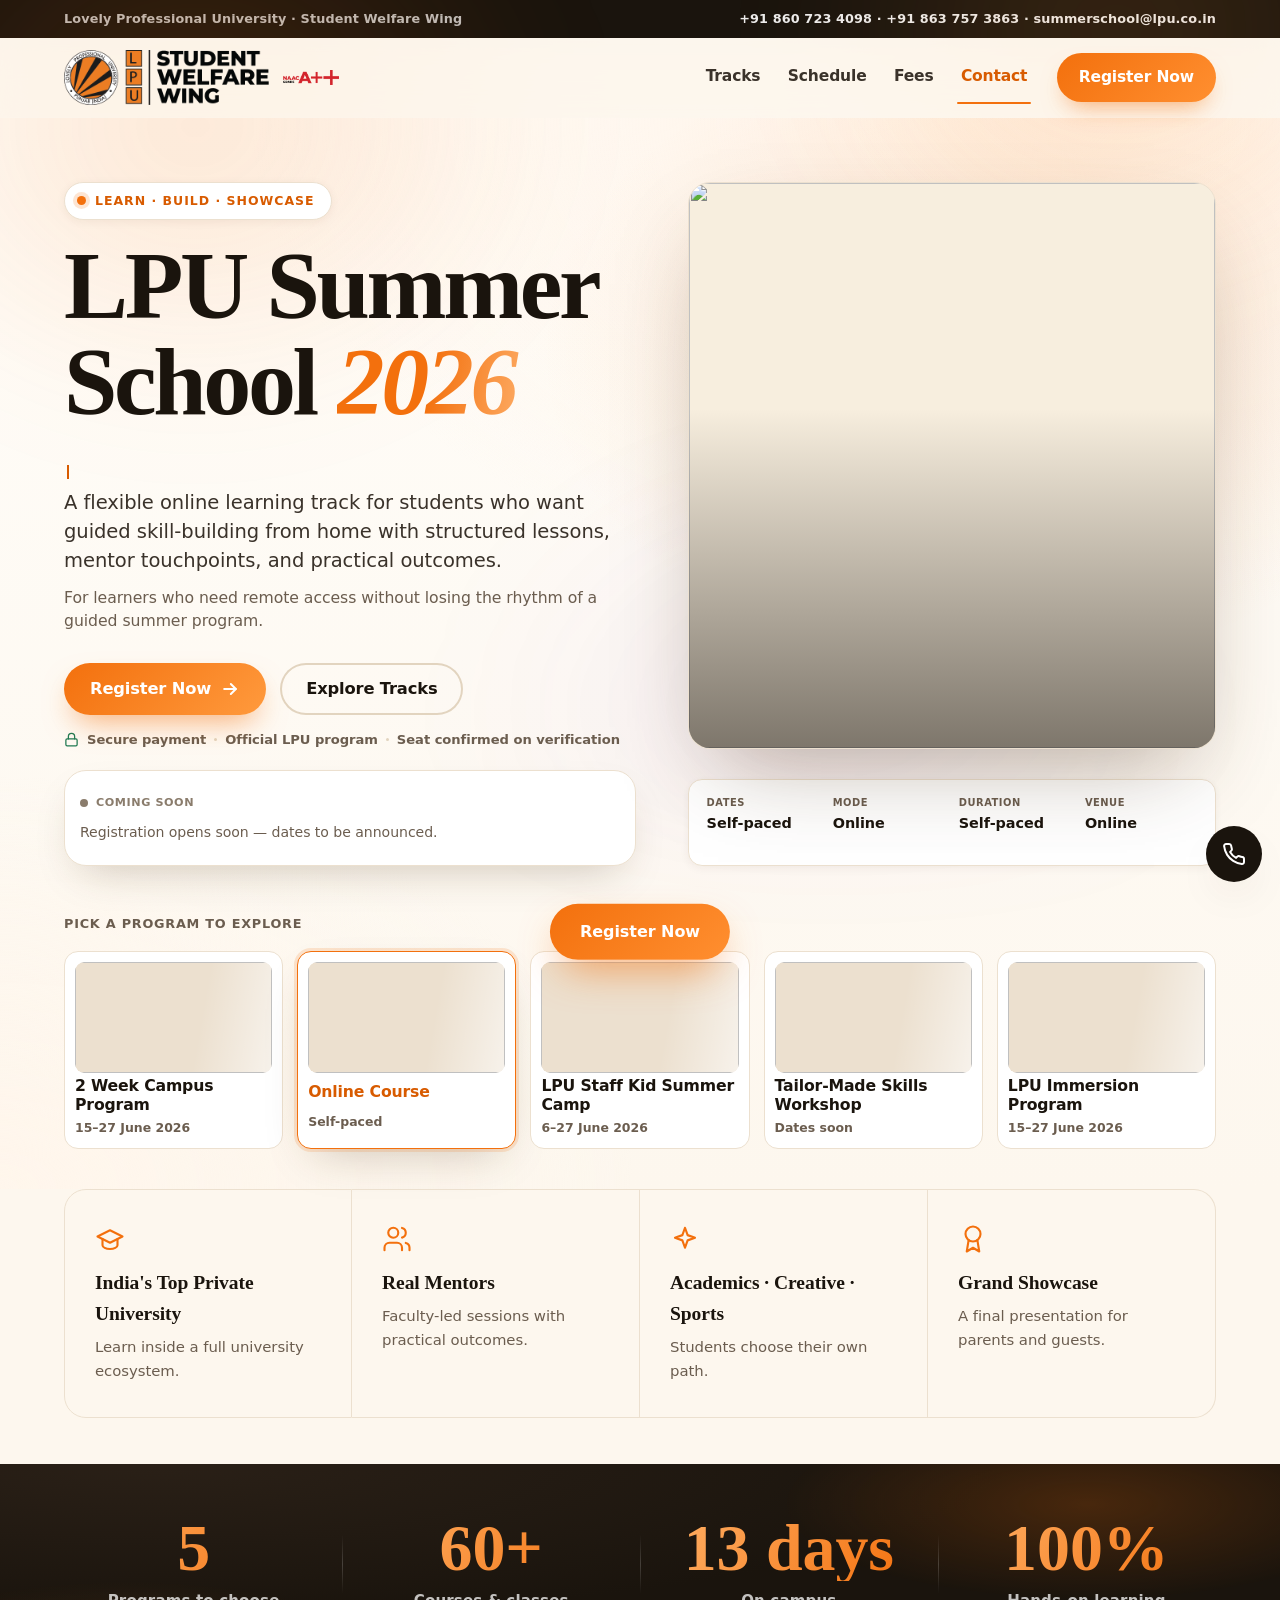
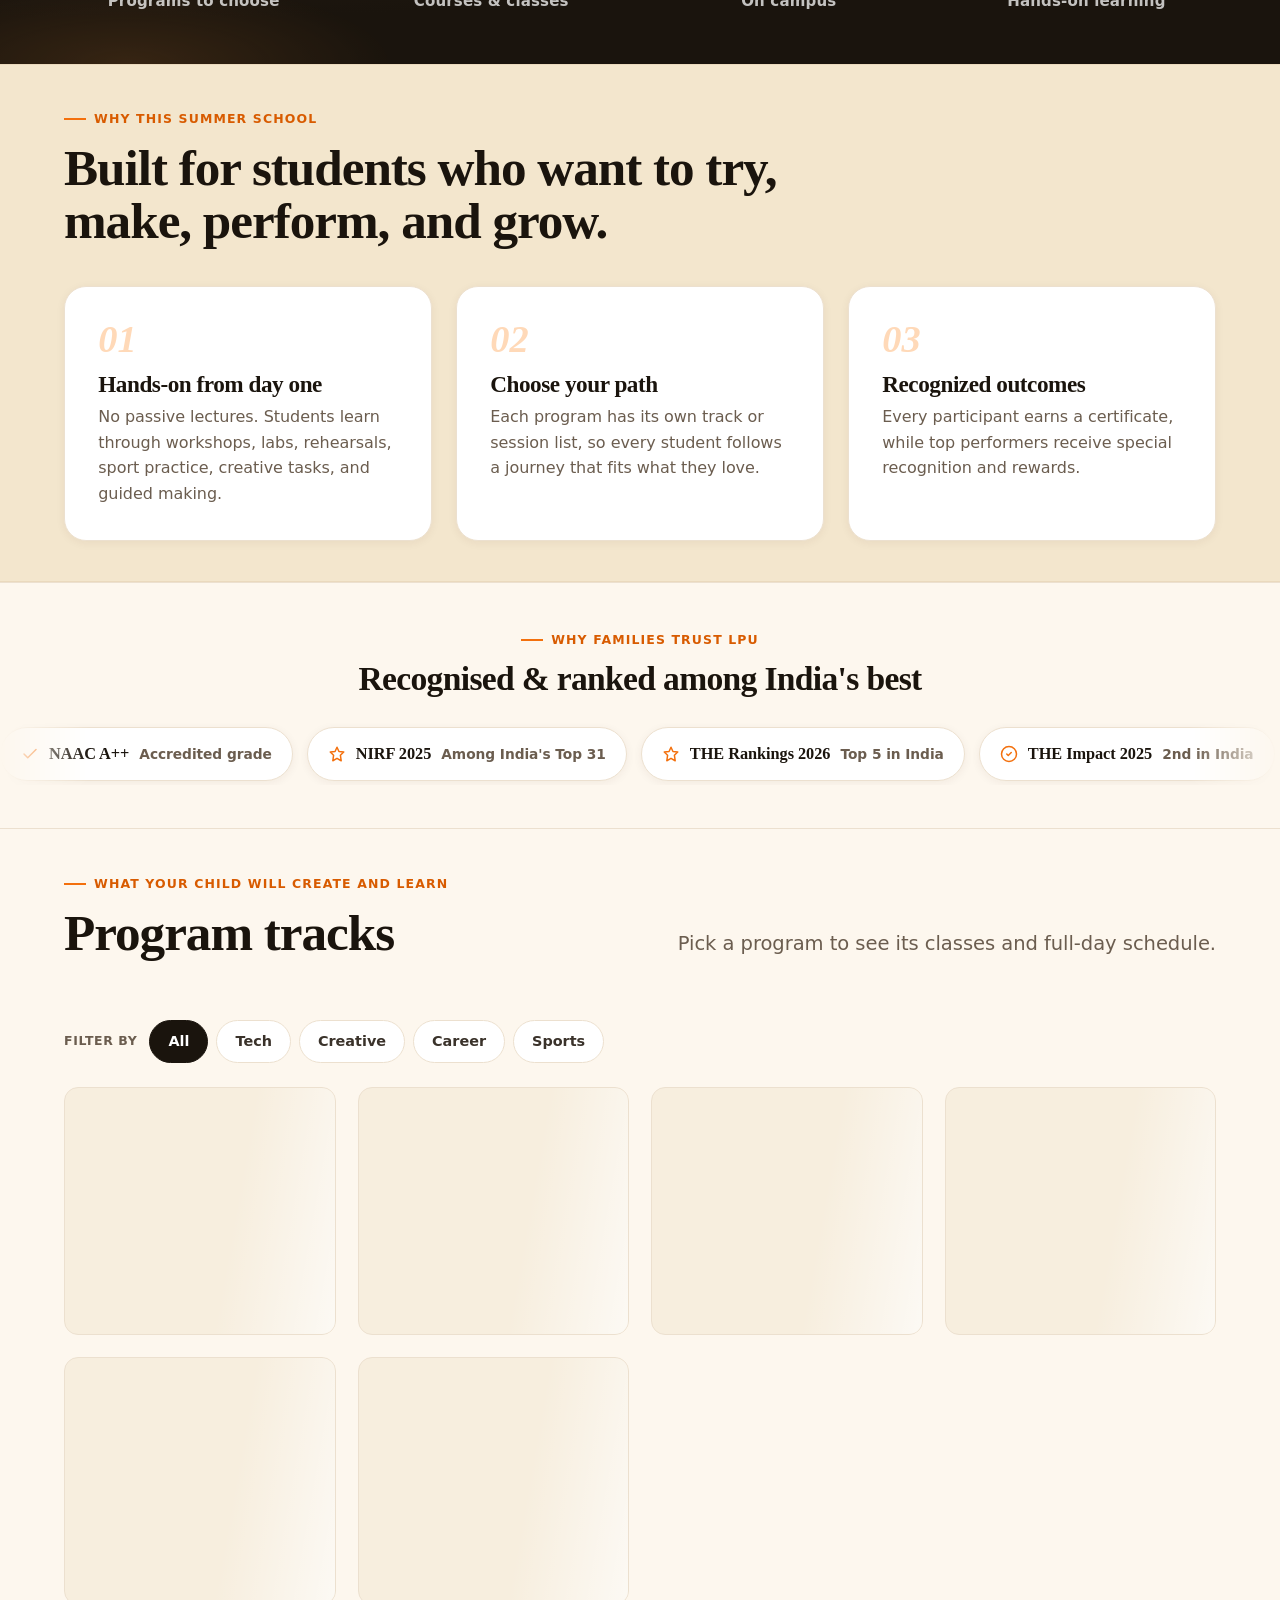
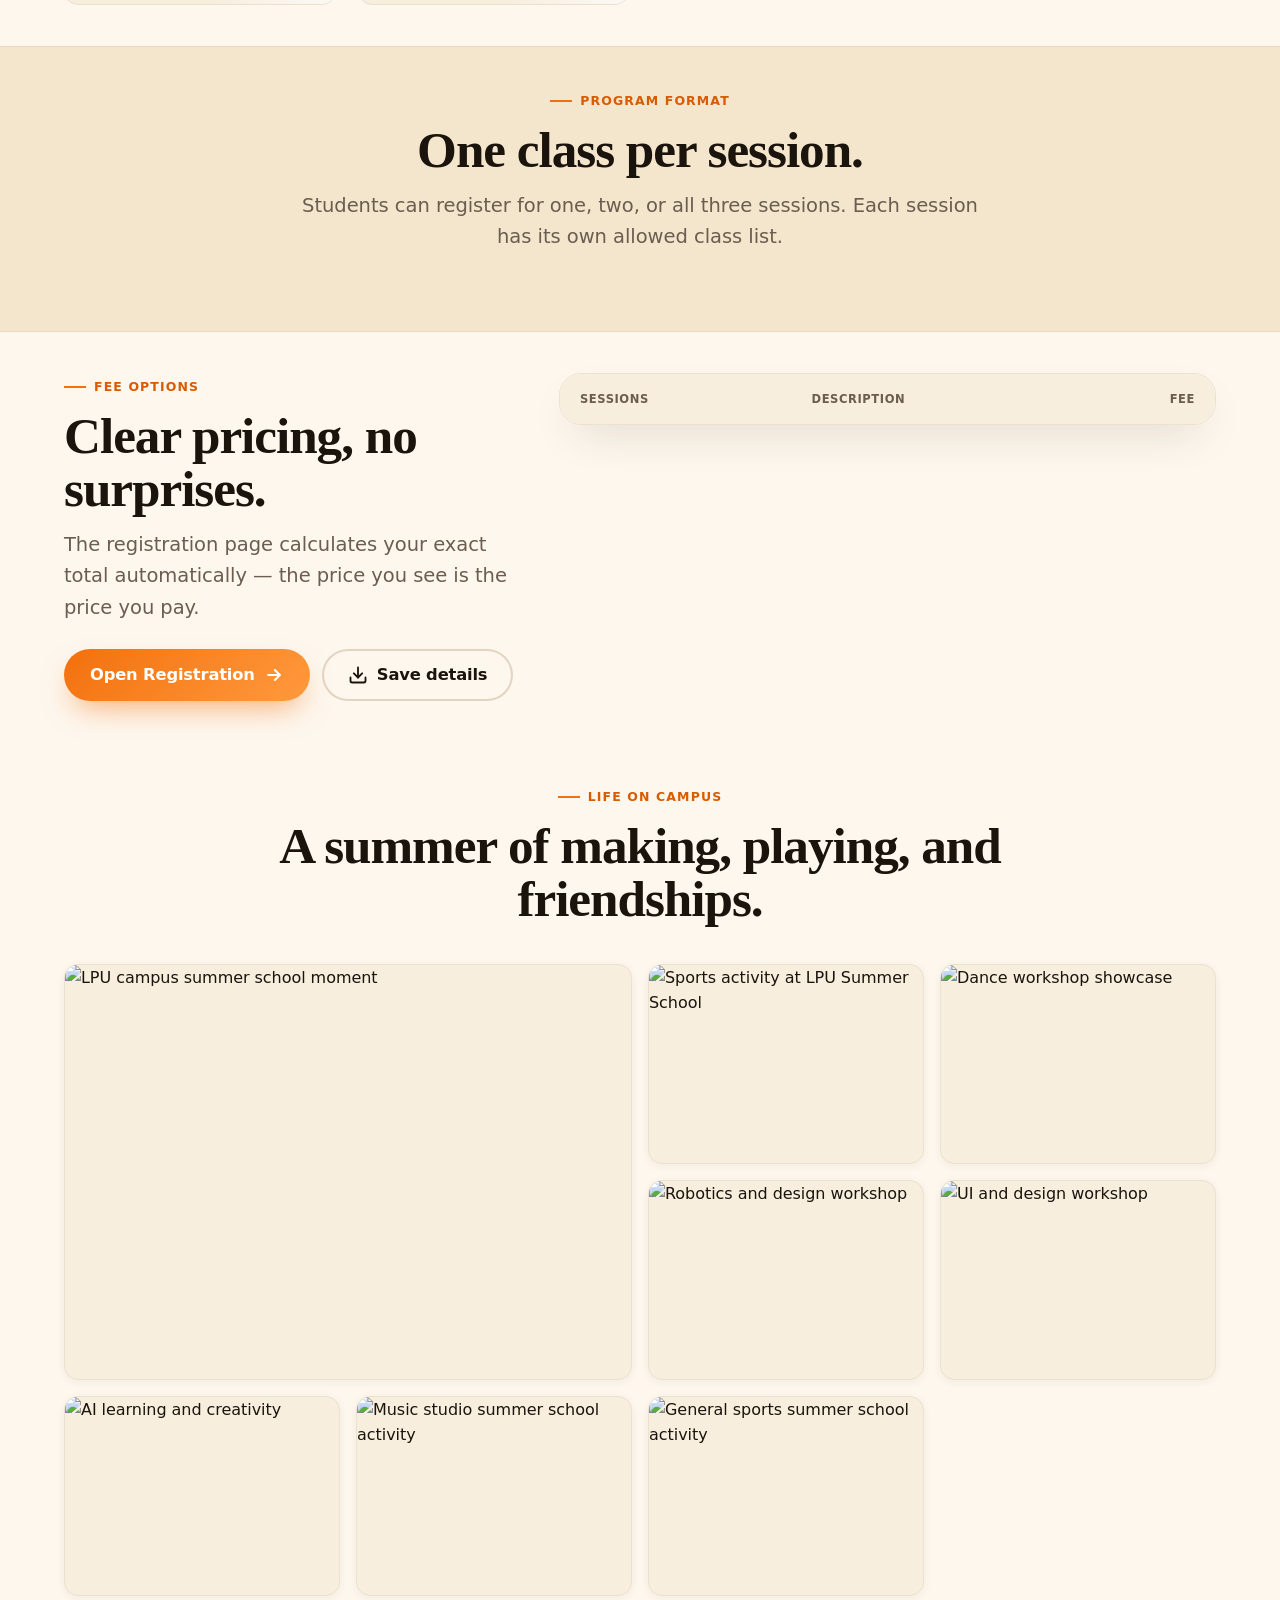
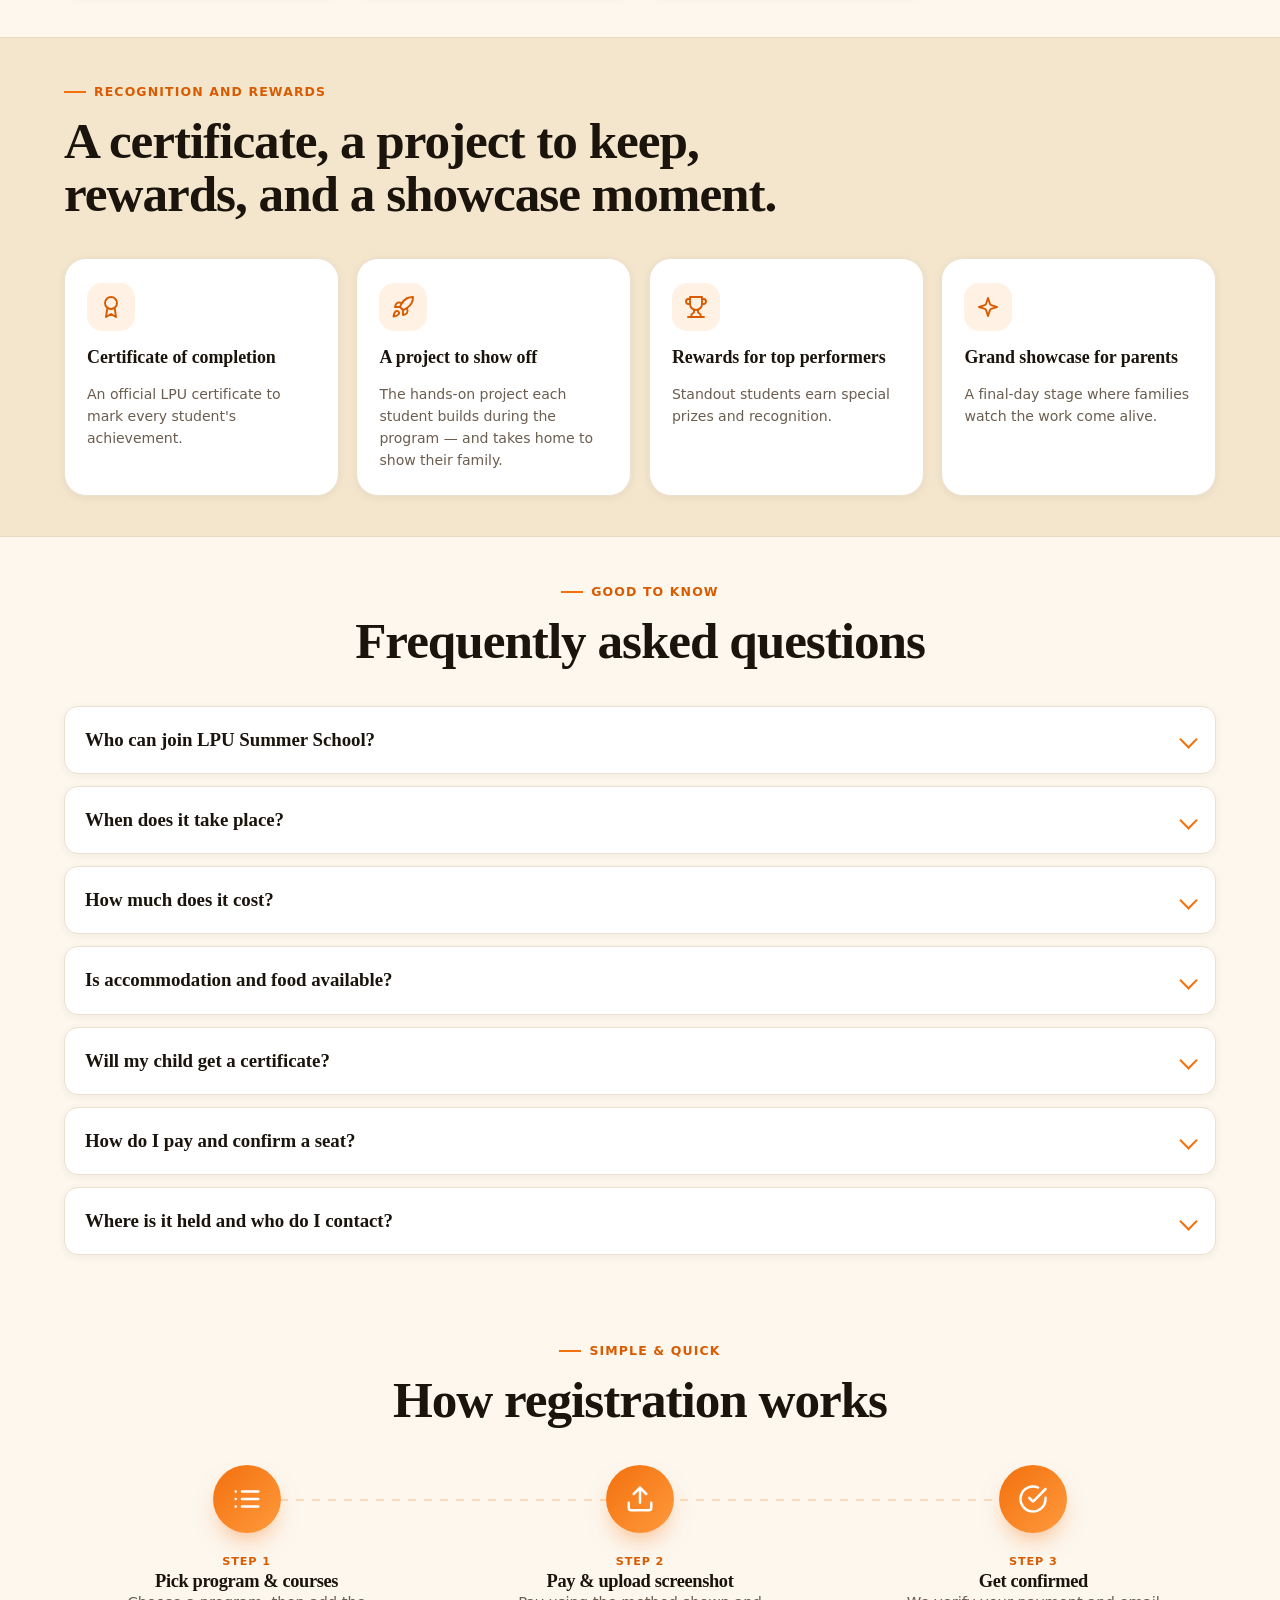
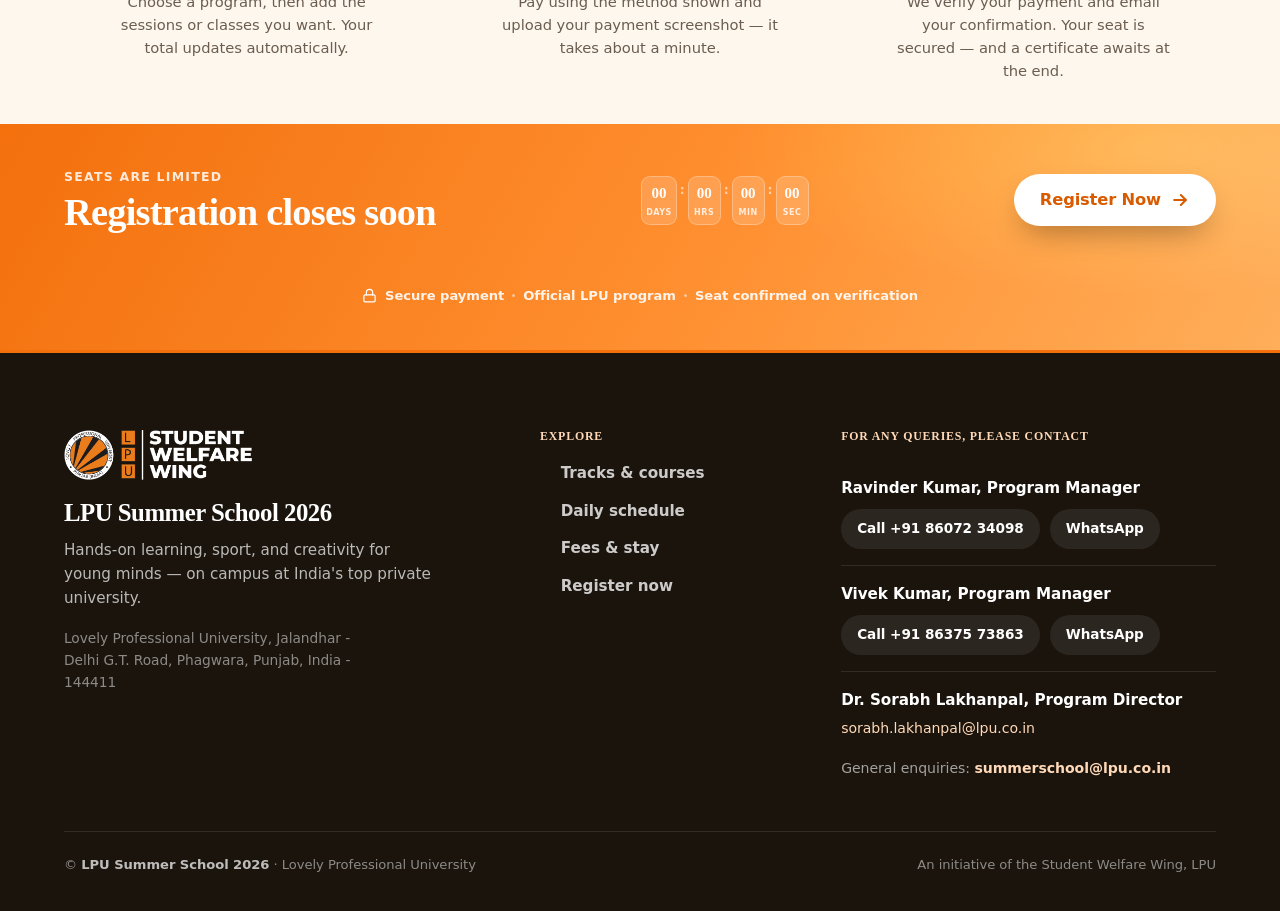
==== commit c0b310c3: "fix: image zoom — Supabase render width-only distorted aspect ratio Root cause: the render endpoint " ====
--- a/index.html
+++ b/index.html
@@ -119,7 +119,7 @@
           <div class="hero-visual">
             <figure class="hero-photo">
               <div class="hero-bg-media" aria-hidden="true">
-                <img src="https://bynpuhoysivxxlblxica.supabase.co/storage/v1/render/image/public/images/1779163726439-f0drdpdqahd.png?width=1000&quality=68" alt="" decoding="async" fetchpriority="high" data-hero-bg-image>
+                <img src="https://bynpuhoysivxxlblxica.supabase.co/storage/v1/render/image/public/images/1779163726439-f0drdpdqahd.png?width=1000&resize=contain&quality=68" alt="" decoding="async" fetchpriority="high" data-hero-bg-image>
               </div>
             </figure>
             <dl class="hero-meta" aria-label="Selected program details">
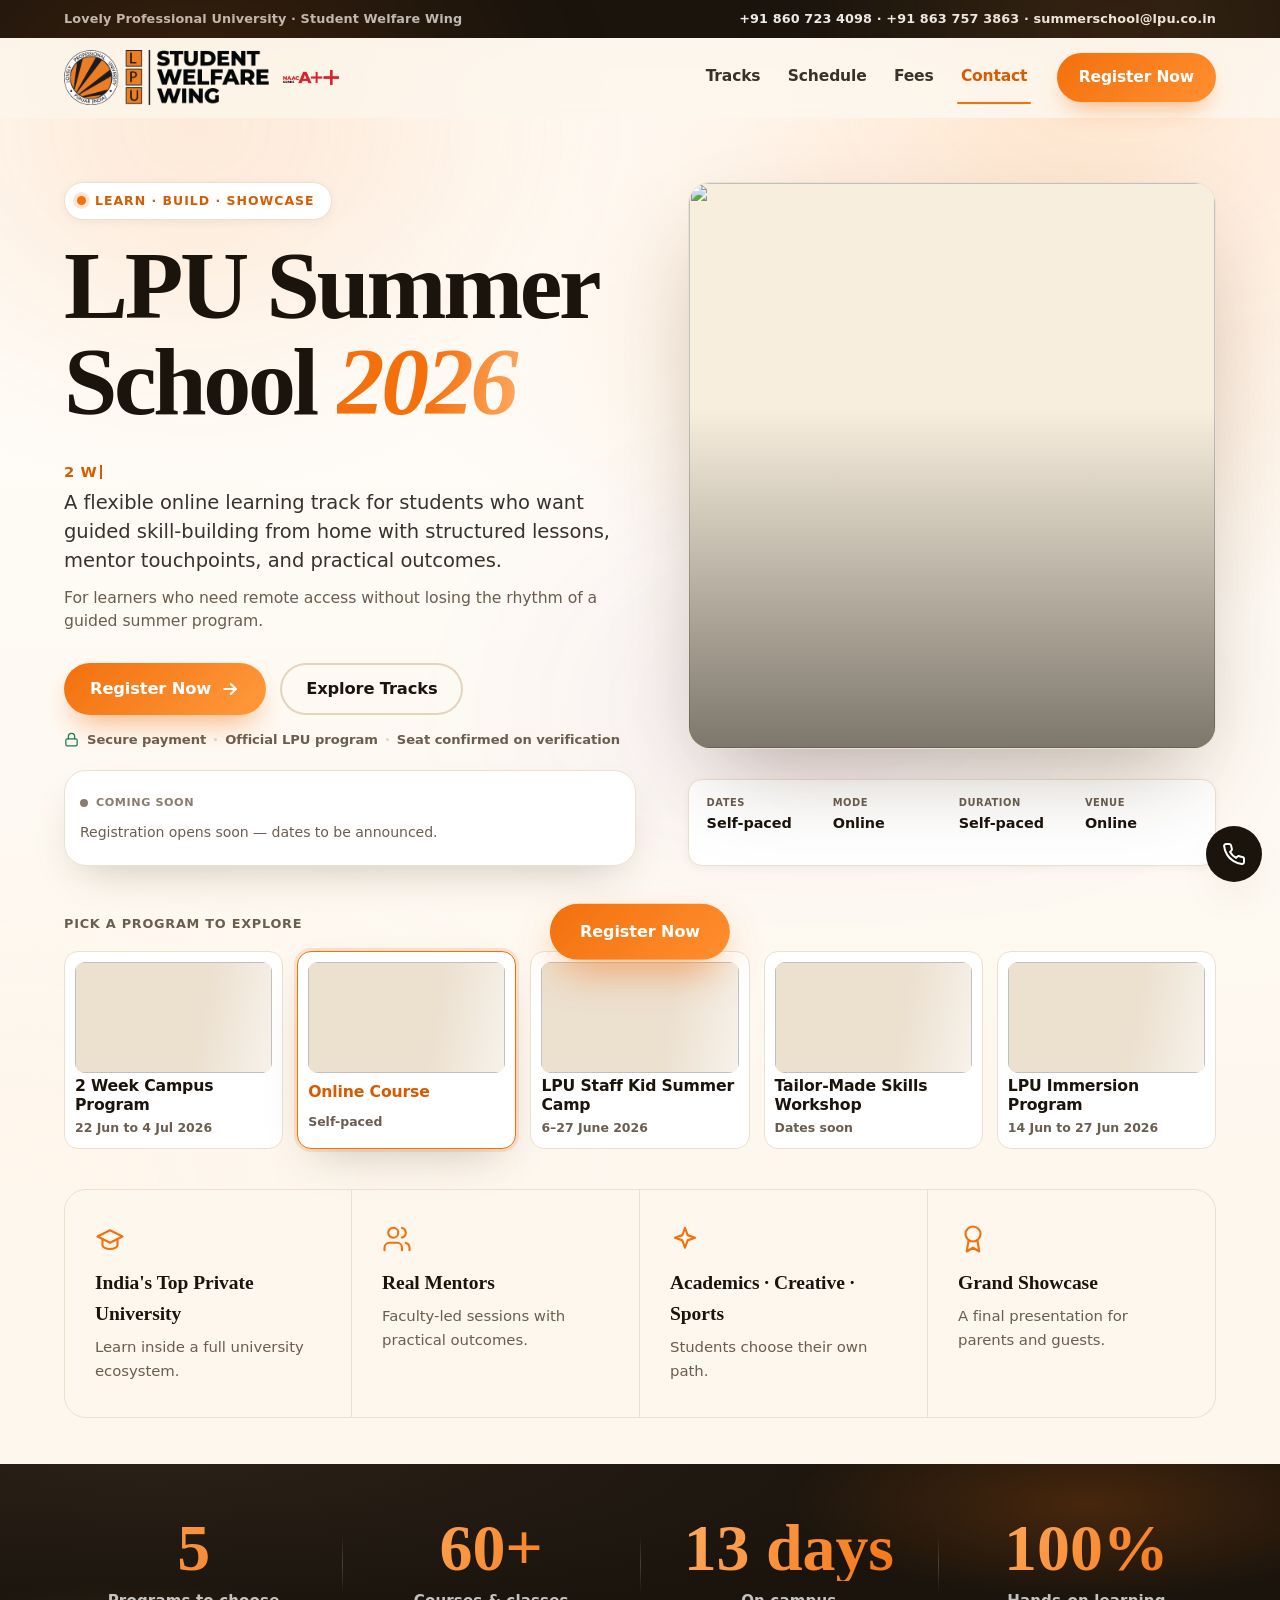
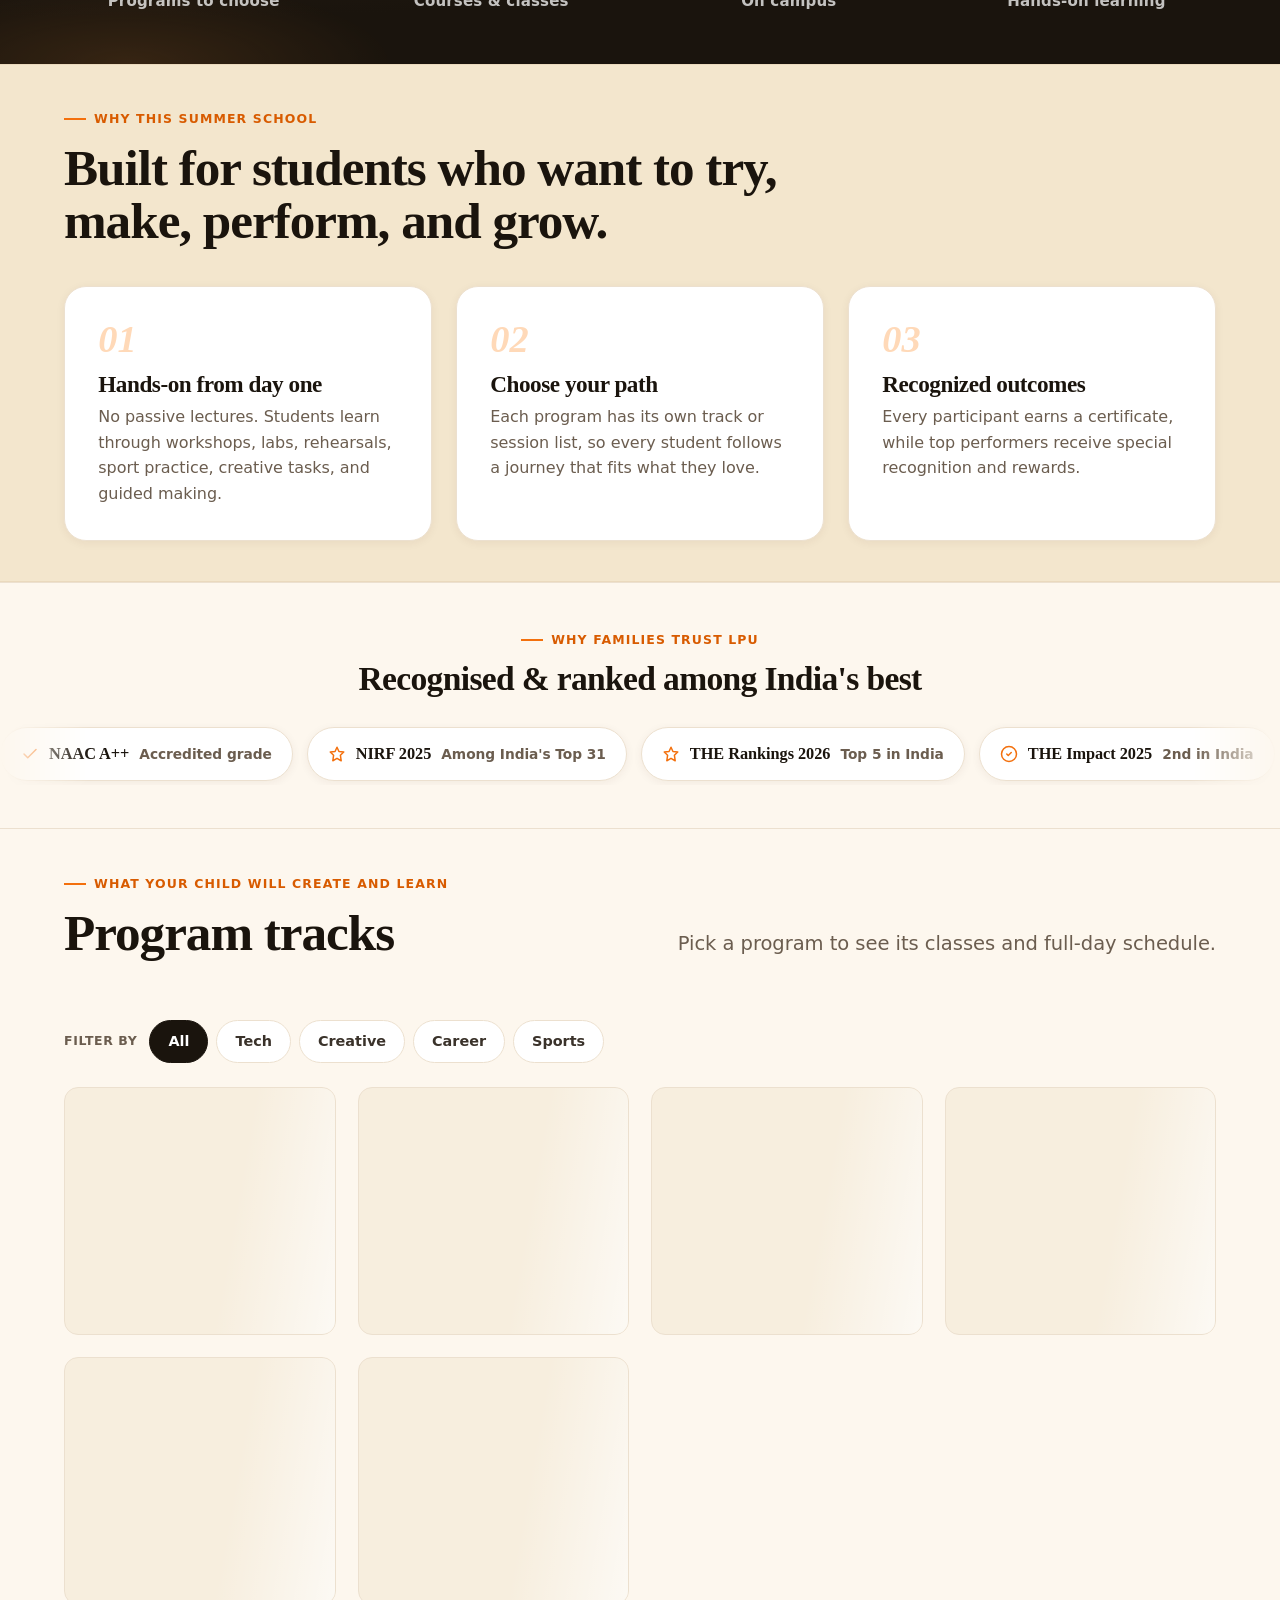
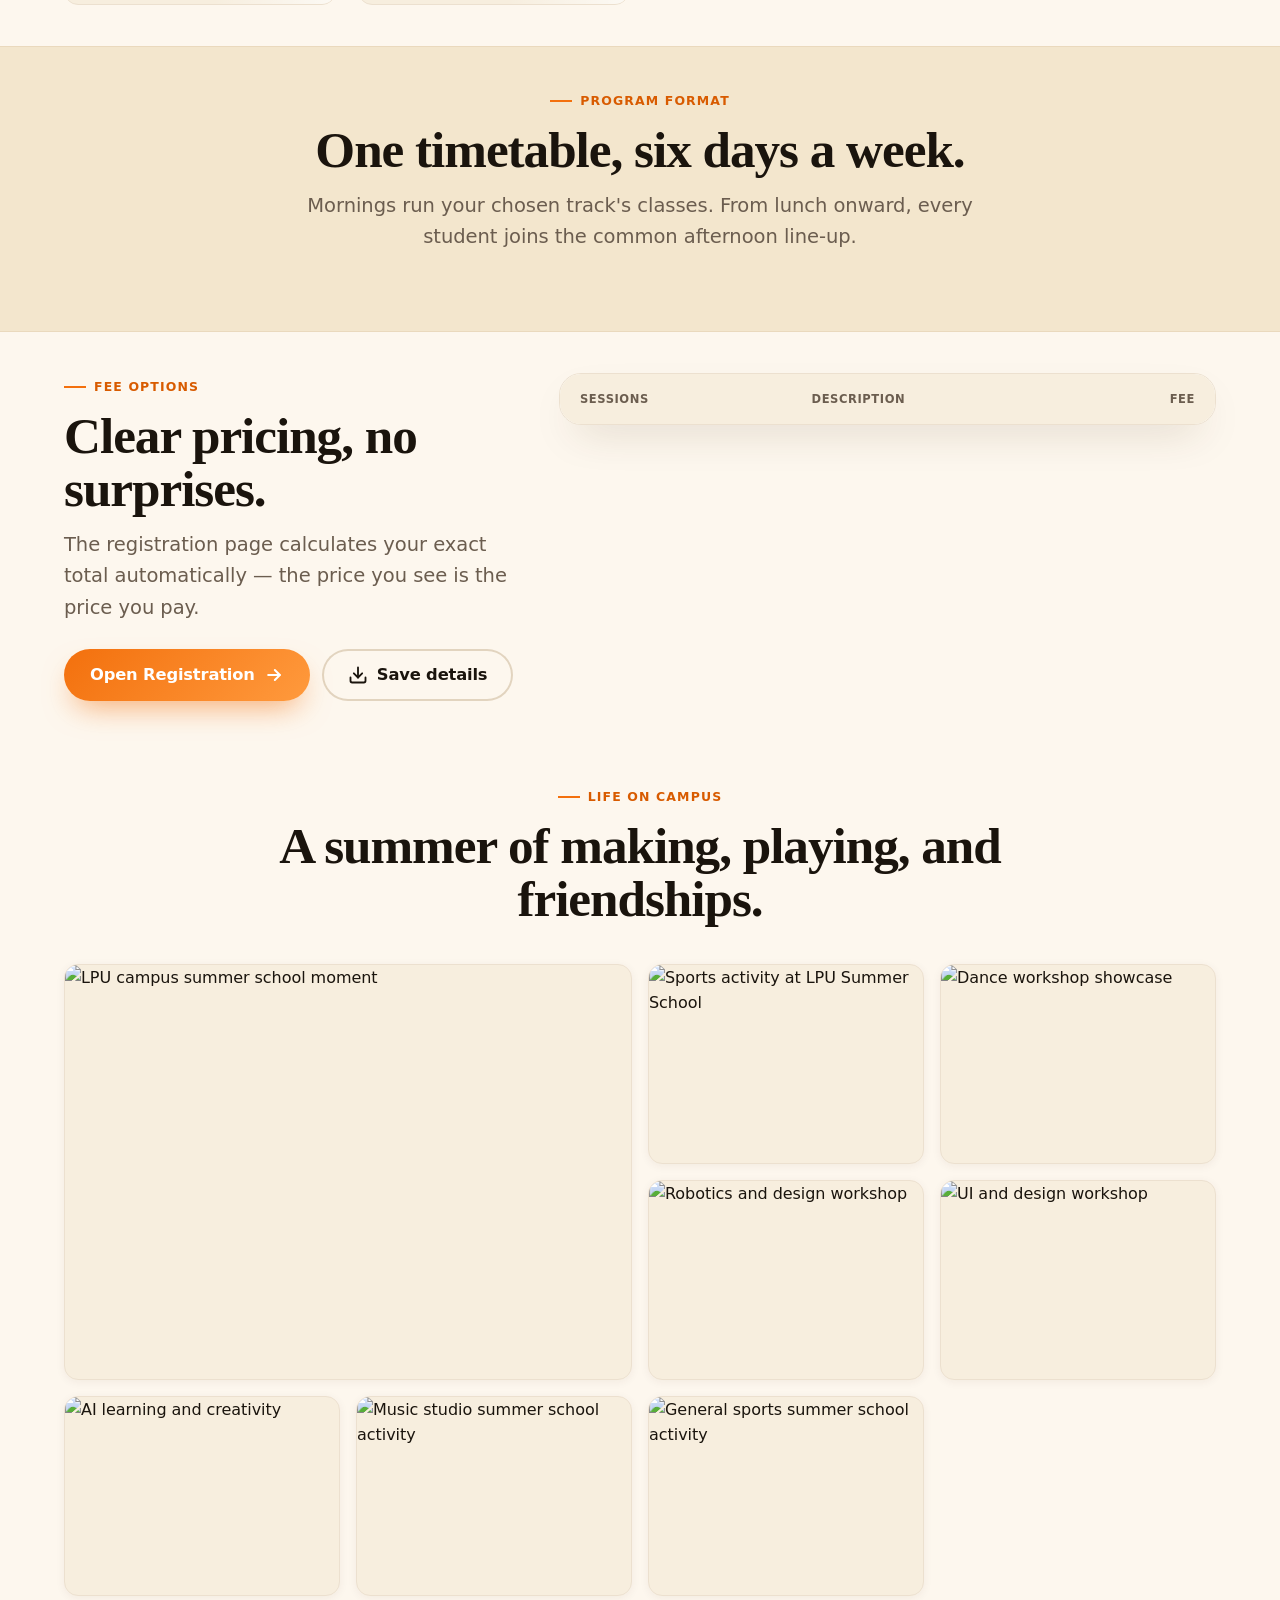
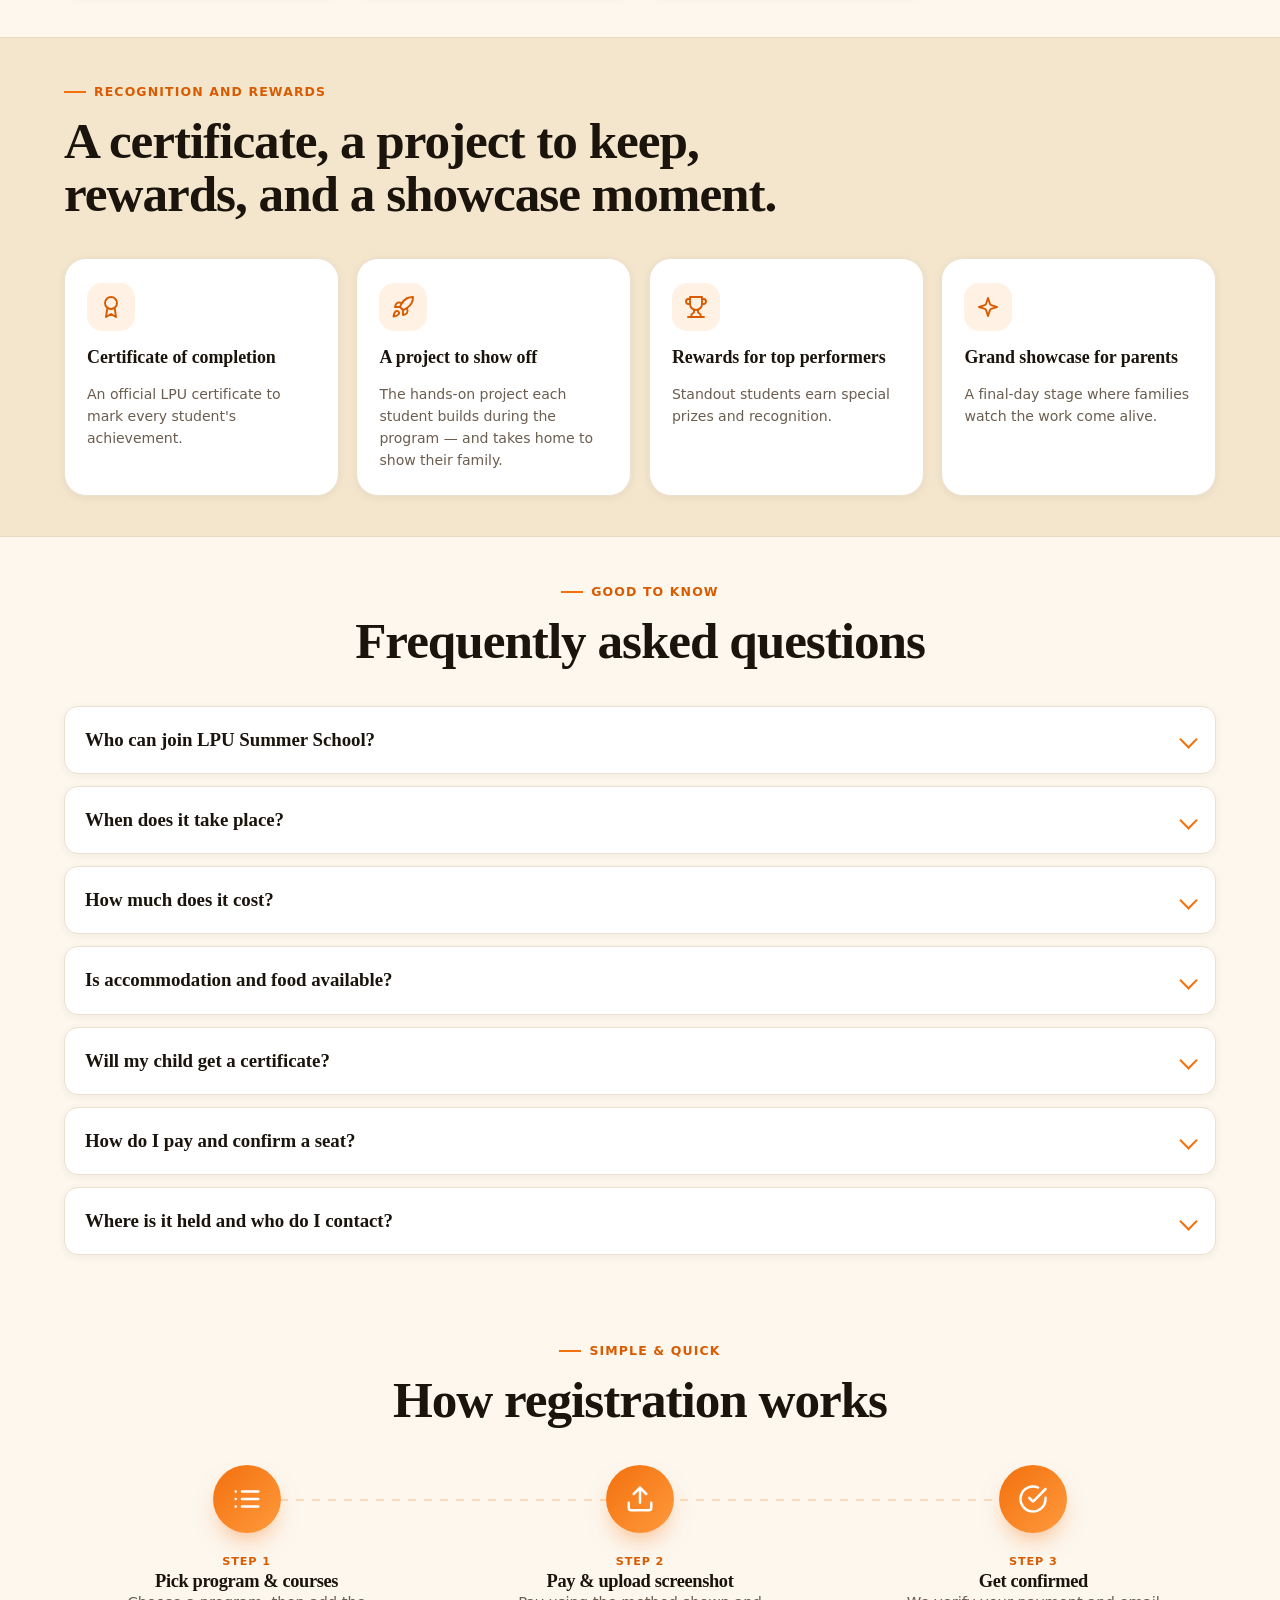
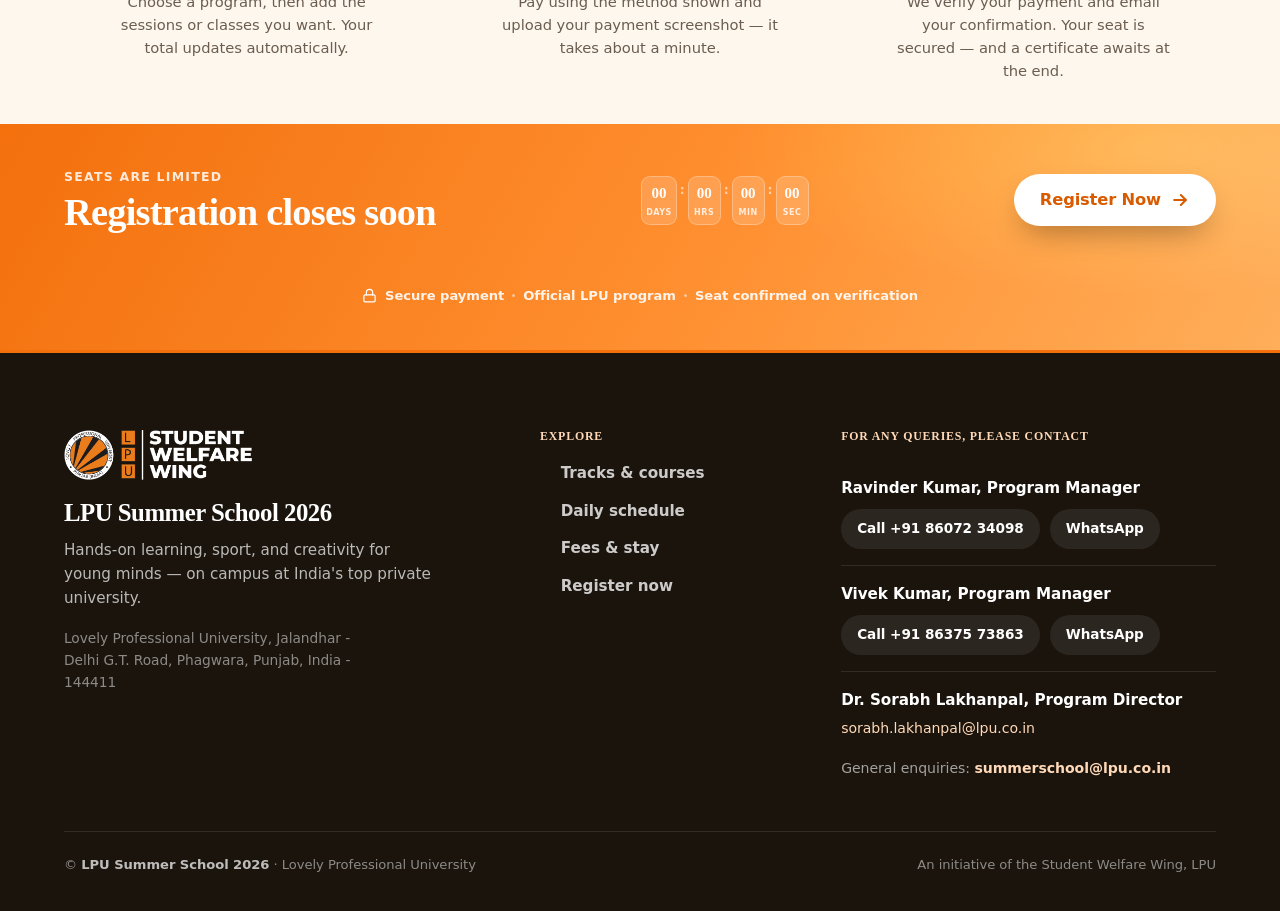
==== commit ddf9289c: "feat: campus program v4 schedule — track-based weekly timetable The 2 Week Campus Program now follow" ====
--- a/index.html
+++ b/index.html
@@ -34,7 +34,7 @@
     <link rel="stylesheet" href="https://fonts.googleapis.com/css2?family=Fraunces:opsz,wght@9..144,500;9..144,600;9..144,700&family=Plus+Jakarta+Sans:wght@400;500;600;700;800&display=swap">
     <link rel="stylesheet" href="styles.css">
     <script type="application/ld+json">
-{"@context":"https://schema.org","@graph":[{"@type":"EducationalOrganization","@id":"https://summerschool.unisportscouncil.co.in/#organization","name":"Lovely Professional University Student Welfare Wing","url":"https://summerschool.unisportscouncil.co.in/","logo":"https://summerschool.unisportscouncil.co.in/assets/lpu-circle-logo.png","email":"summerschool@lpu.co.in","telephone":"+91 86072 34098","address":{"@type":"PostalAddress","streetAddress":"Jalandhar - Delhi G.T. Road","addressLocality":"Phagwara","addressRegion":"Punjab","postalCode":"144411","addressCountry":"IN"}},{"@type":"WebSite","@id":"https://summerschool.unisportscouncil.co.in/#website","name":"LPU Summer School 2026","url":"https://summerschool.unisportscouncil.co.in/","publisher":{"@id":"https://summerschool.unisportscouncil.co.in/#organization"}},{"@type":"EducationEvent","@id":"https://summerschool.unisportscouncil.co.in/#event","name":"LPU Summer School 2026","description":"Campus, online, staff kid camp, skill workshop, and immersion programs for students and young learners at Lovely Professional University.","url":"https://summerschool.unisportscouncil.co.in/","startDate":"2026-06-15","endDate":"2026-06-27","eventStatus":"https://schema.org/EventScheduled","eventAttendanceMode":"https://schema.org/MixedEventAttendanceMode","organizer":{"@id":"https://summerschool.unisportscouncil.co.in/#organization"},"location":{"@type":"Place","name":"Lovely Professional University","address":{"@type":"PostalAddress","streetAddress":"Jalandhar - Delhi G.T. Road","addressLocality":"Phagwara","addressRegion":"Punjab","postalCode":"144411","addressCountry":"IN"}}}]}
+{"@context":"https://schema.org","@graph":[{"@type":"EducationalOrganization","@id":"https://summerschool.unisportscouncil.co.in/#organization","name":"Lovely Professional University Student Welfare Wing","url":"https://summerschool.unisportscouncil.co.in/","logo":"https://summerschool.unisportscouncil.co.in/assets/lpu-circle-logo.png","email":"summerschool@lpu.co.in","telephone":"+91 86072 34098","address":{"@type":"PostalAddress","streetAddress":"Jalandhar - Delhi G.T. Road","addressLocality":"Phagwara","addressRegion":"Punjab","postalCode":"144411","addressCountry":"IN"}},{"@type":"WebSite","@id":"https://summerschool.unisportscouncil.co.in/#website","name":"LPU Summer School 2026","url":"https://summerschool.unisportscouncil.co.in/","publisher":{"@id":"https://summerschool.unisportscouncil.co.in/#organization"}},{"@type":"EducationEvent","@id":"https://summerschool.unisportscouncil.co.in/#event","name":"LPU Summer School 2026","description":"Campus, online, staff kid camp, skill workshop, and immersion programs for students and young learners at Lovely Professional University.","url":"https://summerschool.unisportscouncil.co.in/","startDate":"2026-06-22","endDate":"2026-07-04","eventStatus":"https://schema.org/EventScheduled","eventAttendanceMode":"https://schema.org/MixedEventAttendanceMode","organizer":{"@id":"https://summerschool.unisportscouncil.co.in/#organization"},"location":{"@type":"Place","name":"Lovely Professional University","address":{"@type":"PostalAddress","streetAddress":"Jalandhar - Delhi G.T. Road","addressLocality":"Phagwara","addressRegion":"Punjab","postalCode":"144411","addressCountry":"IN"}}}]}
     </script>
   </head>
   <body>
@@ -97,9 +97,9 @@
               <p class="urgency-msg" data-hero-status-msg></p>
               <div class="urgency-block">
                 <span class="urgency-label">Last date to register</span>
-                <strong class="urgency-deadline" data-cfg="deadline-label" data-hero-deadline-label>14 June 2026</strong>
+                <strong class="urgency-deadline" data-cfg="deadline-label" data-hero-deadline-label>21 June 2026</strong>
               </div>
-              <div class="countdown" data-countdown data-hero-countdown data-deadline="2026-06-14T23:59:59+05:30" aria-label="Time left to register">
+              <div class="countdown" data-countdown data-hero-countdown data-deadline="2026-06-21T23:59:59+05:30" aria-label="Time left to register">
                 <div class="countdown-cell"><strong data-days>--</strong><span>Days</span></div>
                 <div class="countdown-sep" aria-hidden="true">:</div>
                 <div class="countdown-cell"><strong data-hours>--</strong><span>Hrs</span></div>
@@ -123,7 +123,7 @@
               </div>
             </figure>
             <dl class="hero-meta" aria-label="Selected program details">
-              <div><dt>Dates</dt><dd data-hero-meta="dates">15&ndash;27 June 2026</dd></div>
+              <div><dt>Dates</dt><dd data-hero-meta="dates">22 Jun to 4 Jul 2026</dd></div>
               <div><dt>Mode</dt><dd data-hero-meta="mode">On Campus</dd></div>
               <div><dt>Duration</dt><dd data-hero-meta="duration">2 weeks</dd></div>
               <div><dt>Venue</dt><dd data-hero-meta="location">LPU Campus, Phagwara</dd></div>
@@ -147,7 +147,7 @@
             <button class="program-tab active" type="button" role="tab" aria-selected="true" data-program-option="campus">
               <span class="tab-media"><img alt="" data-fallback="https://bynpuhoysivxxlblxica.supabase.co/storage/v1/object/public/images/1779163726439-f0drdpdqahd.png" decoding="async"></span>
               <span>2 Week Campus Program</span>
-              <small>15&ndash;27 June 2026</small>
+              <small>22 Jun to 4 Jul 2026</small>
             </button>
             <button class="program-tab" type="button" role="tab" aria-selected="false" data-program-option="online">
               <span class="tab-media"><img alt="" data-fallback="https://bynpuhoysivxxlblxica.supabase.co/storage/v1/object/public/images/1779188840605-uiunxfem2bh.png" decoding="async"></span>
@@ -167,7 +167,7 @@
             <button class="program-tab" type="button" role="tab" aria-selected="false" data-program-option="immersion">
               <span class="tab-media"><img alt="" data-fallback="https://bynpuhoysivxxlblxica.supabase.co/storage/v1/object/public/images/1779188603214-x7q34c5kfq.png" decoding="async"></span>
               <span>LPU Immersion Program</span>
-              <small>15&ndash;27 June 2026</small>
+              <small>14 Jun to 27 Jun 2026</small>
             </button>
           </div>
         </div>
@@ -268,8 +268,8 @@
       <section class="section sessions reveal" id="sessions">
         <header class="section-head center">
           <p class="eyebrow" data-sessions-eyebrow>Program format</p>
-          <h2 data-sessions-heading>One class per session.</h2>
-          <p class="section-lead" data-sessions-sub>Students can register for one, two, or all three sessions. Each session has its own allowed class list.</p>
+          <h2 data-sessions-heading>One timetable, six days a week.</h2>
+          <p class="section-lead" data-sessions-sub>Mornings run your chosen track's classes. From lunch onward, every student joins the common afternoon line-up.</p>
         </header>
         <div class="session-columns" id="sessionColumns"><!-- populated by script.js --></div>
       </section>
@@ -355,11 +355,11 @@
           </details>
           <details class="faq-item">
             <summary>When does it take place?</summary>
-            <div class="faq-answer">The programs run in June 2026 — for example, the 2 Week Campus Program is 15–27 June 2026. Each program shows its own dates. The last date to register is 14 June 2026, and seats are limited.</div>
+            <div class="faq-answer">The 2 Week Campus Program runs 22 June to 4 July 2026 — classes Monday to Saturday, Sundays off. Each program shows its own dates above. The last date to register for the campus program is 21 June 2026, and seats are limited.</div>
           </details>
           <details class="faq-item">
             <summary>How much does it cost?</summary>
-            <div class="faq-answer">Fees depend on the program and the sessions or courses you choose. The registration page calculates your exact total automatically — the price you see is the price you pay, with no hidden charges.</div>
+            <div class="faq-answer">The 2 Week Campus Program is a flat Rs. 1,400 for the full two weeks — whichever track you pick. Other programs show their own fee. The registration page calculates your exact total (including optional hostel and meals) automatically — the price you see is the price you pay.</div>
           </details>
           <details class="faq-item">
             <summary>Is accommodation and food available?</summary>
@@ -421,7 +421,7 @@
             <p class="cta-band-eyebrow">Seats are limited</p>
             <h2>Registration closes soon</h2>
           </div>
-          <div class="countdown" data-countdown data-deadline="2026-06-14T23:59:59+05:30" aria-label="Time left to register">
+          <div class="countdown" data-countdown data-deadline="2026-06-21T23:59:59+05:30" aria-label="Time left to register">
             <div class="countdown-cell"><strong data-days>--</strong><span>Days</span></div>
             <div class="countdown-sep" aria-hidden="true">:</div>
             <div class="countdown-cell"><strong data-hours>--</strong><span>Hrs</span></div>
--- a/styles.css
+++ b/styles.css
@@ -1422,26 +1422,36 @@
 .cta-band .trust-line { color: rgba(255,255,255,0.9); width: 100%; }
 .cta-band .trust-line svg { color: #fff; }
 .cta-band .trust-line .dot { background: rgba(255,255,255,0.5); }
+/* Hero trust line is one clean line on desktop but wraps awkwardly on phones —
+   hide it there (the closing CTA band still carries the same reassurance). */
+@media (max-width: 700px) { .hero-copy .trust-line { display: none; } }
 
 /* something else — "How registration works" 3 steps */
 .howto-steps { display: grid; grid-template-columns: repeat(3, 1fr); gap: clamp(16px, 2.2vw, 30px); position: relative; }
 .howto-steps::before { content: ""; position: absolute; top: 34px; left: 16%; right: 16%; height: 2px;
   background: repeating-linear-gradient(90deg, var(--orange-soft) 0 8px, transparent 8px 16px); z-index: 0; }
 .howto-step { position: relative; z-index: 1; text-align: center; display: flex; flex-direction: column; align-items: center; gap: 8px; }
-.howto-num { width: 68px; height: 68px; border-radius: 50%; display: grid; place-items: center;
+.howto-num { width: 68px; height: 68px; flex: 0 0 auto; border-radius: 50%; display: grid; place-items: center;
   background: linear-gradient(135deg, var(--orange), #ff9a3d); color: #fff; box-shadow: 0 12px 26px -10px rgba(243,112,13,0.6); margin-bottom: 6px; }
 .howto-num svg { width: 30px; height: 30px; }
 .howto-step h3 { font-family: var(--font-display); font-weight: 600; font-size: 1.15rem; color: var(--ink); }
 .howto-step p { margin: 0; font-size: 0.92rem; color: var(--muted); line-height: 1.55; max-width: 30ch; }
 .howto-step .howto-badge { font-size: 0.7rem; font-weight: 800; letter-spacing: 0.08em; text-transform: uppercase; color: var(--orange-dark); }
 @media (max-width: 700px) {
-  .howto-steps { grid-template-columns: 1fr; gap: 22px; }
+  /* vertical timeline: dashed line links the step circles, text to the right */
+  .howto-steps { grid-template-columns: 1fr; gap: 0; max-width: 460px; margin: 0 auto; }
   .howto-steps::before { display: none; }
-  .howto-step { flex-direction: row; text-align: left; align-items: flex-start; gap: 16px; }
-  .howto-num { margin-bottom: 0; width: 56px; height: 56px; }
-  .howto-num svg { width: 26px; height: 26px; }
+  .howto-step { flex-direction: row; text-align: left; align-items: flex-start; gap: 18px; position: relative; padding-bottom: 30px; }
+  .howto-step:last-child { padding-bottom: 0; }
+  .howto-step:not(:last-child)::before {
+    content: ""; position: absolute; left: 25px; top: 60px; bottom: -4px; width: 2px; z-index: 0;
+    background: repeating-linear-gradient(180deg, var(--orange-soft) 0 6px, transparent 6px 12px);
+  }
+  .howto-num { margin-bottom: 0; width: 52px; height: 52px; }
+  .howto-num svg { width: 24px; height: 24px; }
   .howto-step p { max-width: none; }
-  .howto-step > div { display: flex; flex-direction: column; gap: 6px; }
+  .howto-step > div { display: flex; flex-direction: column; gap: 5px; padding-top: 2px; }
+  .howto-step .howto-badge { margin-bottom: 1px; }
 }
 
 /* back-to-top button */
@@ -1467,6 +1477,36 @@
 
 /* fee section action buttons (Open Registration + Save details) */
 .fee-actions { display: flex; flex-wrap: wrap; gap: 12px; margin-top: 4px; }
+
+/* ===================== weekly timetable (campus tracks) ===================== */
+.session-columns.timetable-mode { display: block; }
+.timetable-wrap {
+  overflow-x: auto; -webkit-overflow-scrolling: touch;
+  border: 1px solid var(--line); border-radius: var(--radius);
+  background: var(--surface); box-shadow: var(--shadow-sm);
+}
+.timetable-wrap:focus-visible { outline: 3px solid var(--orange); outline-offset: 3px; }
+.timetable { width: 100%; min-width: 1020px; border-collapse: collapse; font-size: 0.85rem; }
+.timetable th, .timetable td { padding: 12px 14px; border: 1px solid var(--line); text-align: left; vertical-align: middle; }
+.timetable thead th {
+  background: var(--ink); color: #fff; border-color: #3a322a;
+  font-size: 0.7rem; font-weight: 800; letter-spacing: 0.06em; text-transform: uppercase; white-space: nowrap;
+}
+.timetable .tt-track {
+  background: var(--orange-wash); color: var(--orange-dark);
+  font-family: var(--font-display); font-weight: 600; font-size: 0.98rem; line-height: 1.25; min-width: 150px;
+}
+.timetable .tt-days { white-space: nowrap; font-weight: 800; color: var(--muted); font-size: 0.74rem; text-transform: uppercase; letter-spacing: 0.04em; background: var(--cream); }
+.timetable td { color: var(--ink-soft); font-weight: 600; line-height: 1.4; }
+.timetable .tt-lunch { background: var(--cream-2); color: var(--muted-2); text-align: center; font-size: 0.7rem; letter-spacing: 0.1em; text-transform: uppercase; font-weight: 800; }
+.timetable .tt-span { background: linear-gradient(135deg, var(--orange-wash), #fff8f0); font-weight: 700; color: var(--orange-dark); text-align: center; }
+.timetable-hint { display: none; margin: 10px 4px 0; font-size: 0.8rem; font-weight: 700; color: var(--orange-dark); }
+.timetable-note { margin: 10px 4px 0; font-size: 0.85rem; color: var(--muted); }
+@media (max-width: 1080px) { .timetable-hint { display: block; } }
+.timetable-common { margin-top: clamp(26px, 3.2vw, 40px); }
+.timetable-common h3 { font-family: var(--font-display); font-weight: 600; font-size: clamp(1.15rem, 1rem + 0.8vw, 1.5rem); color: var(--ink); margin-bottom: 16px; }
+.timetable-common-grid { display: grid; grid-template-columns: repeat(auto-fit, minmax(230px, 1fr)); gap: clamp(12px, 1.6vw, 18px); }
+@media (max-width: 679px) { .timetable-common-grid { grid-template-columns: 1fr 1fr; gap: 12px; } }
 
 /* ===================== reduced-motion guards (pass 2) ===================== */
 @media (prefers-reduced-motion: reduce) {
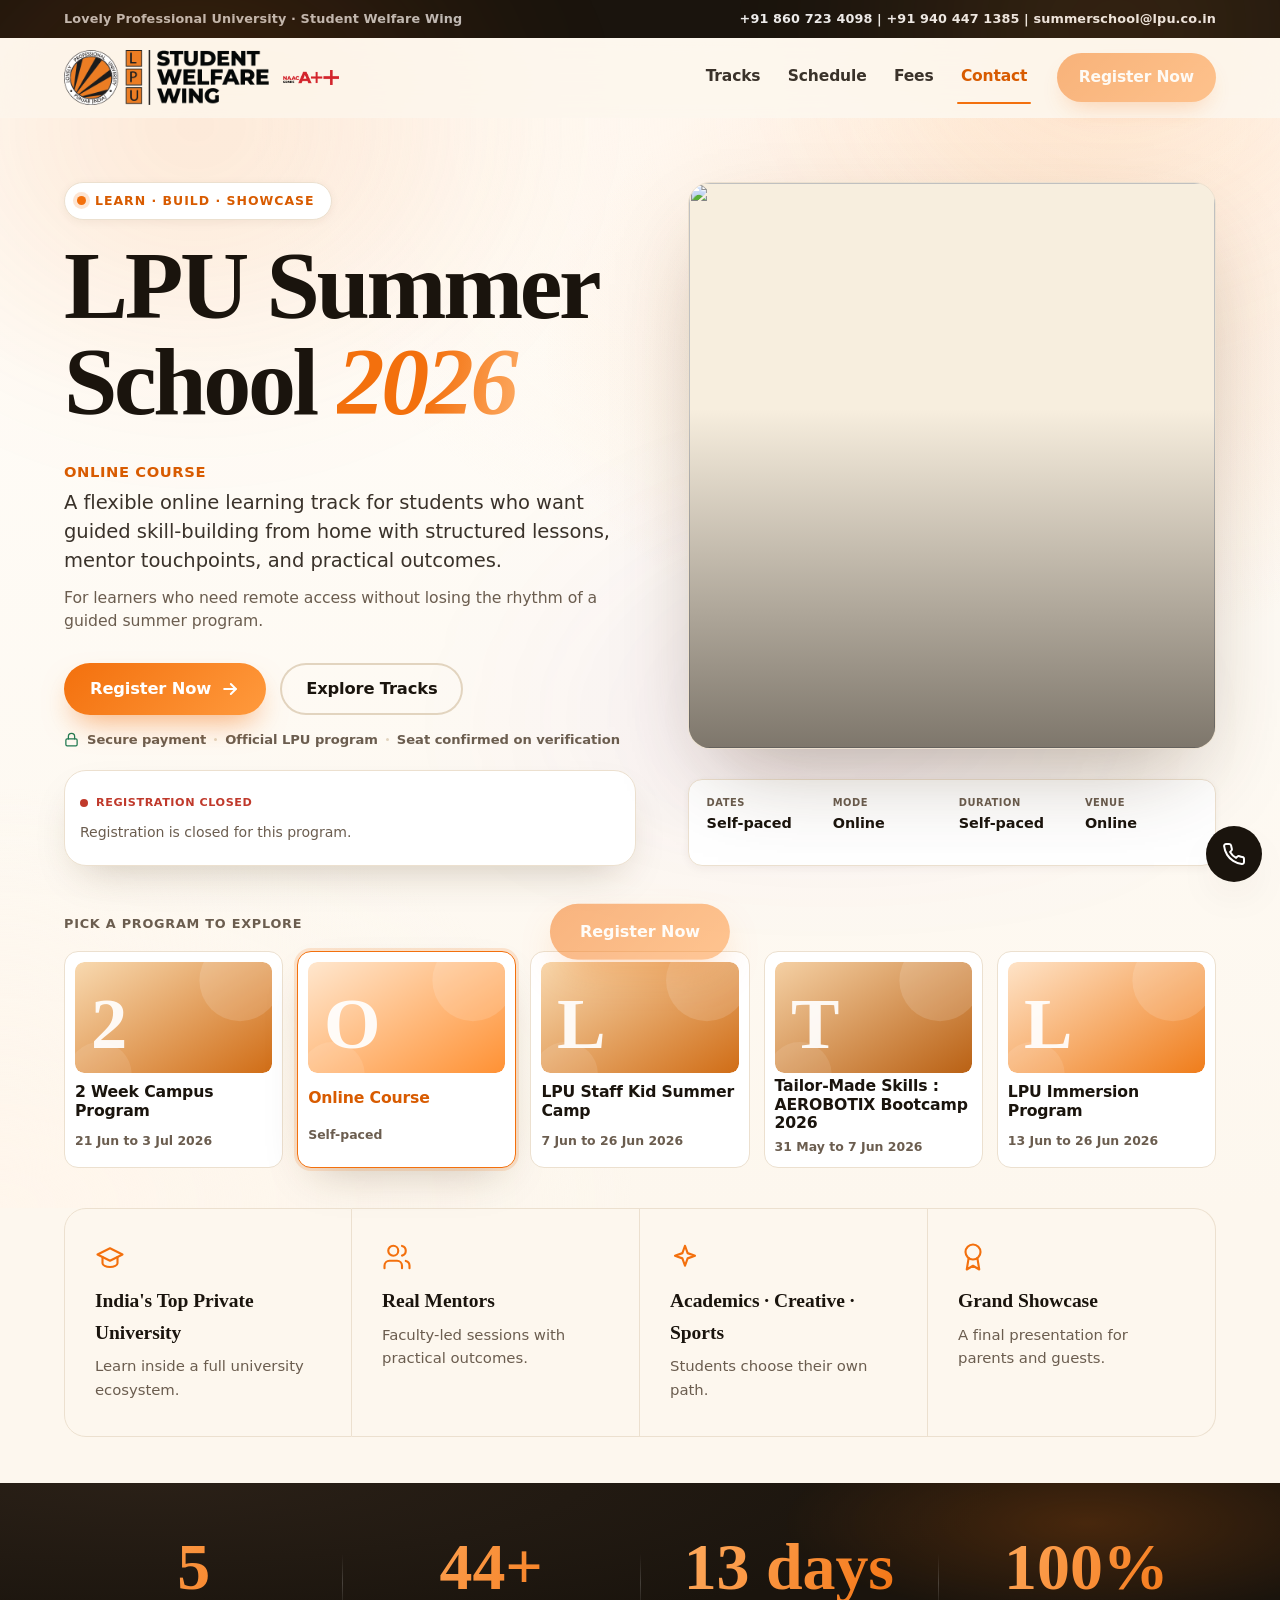
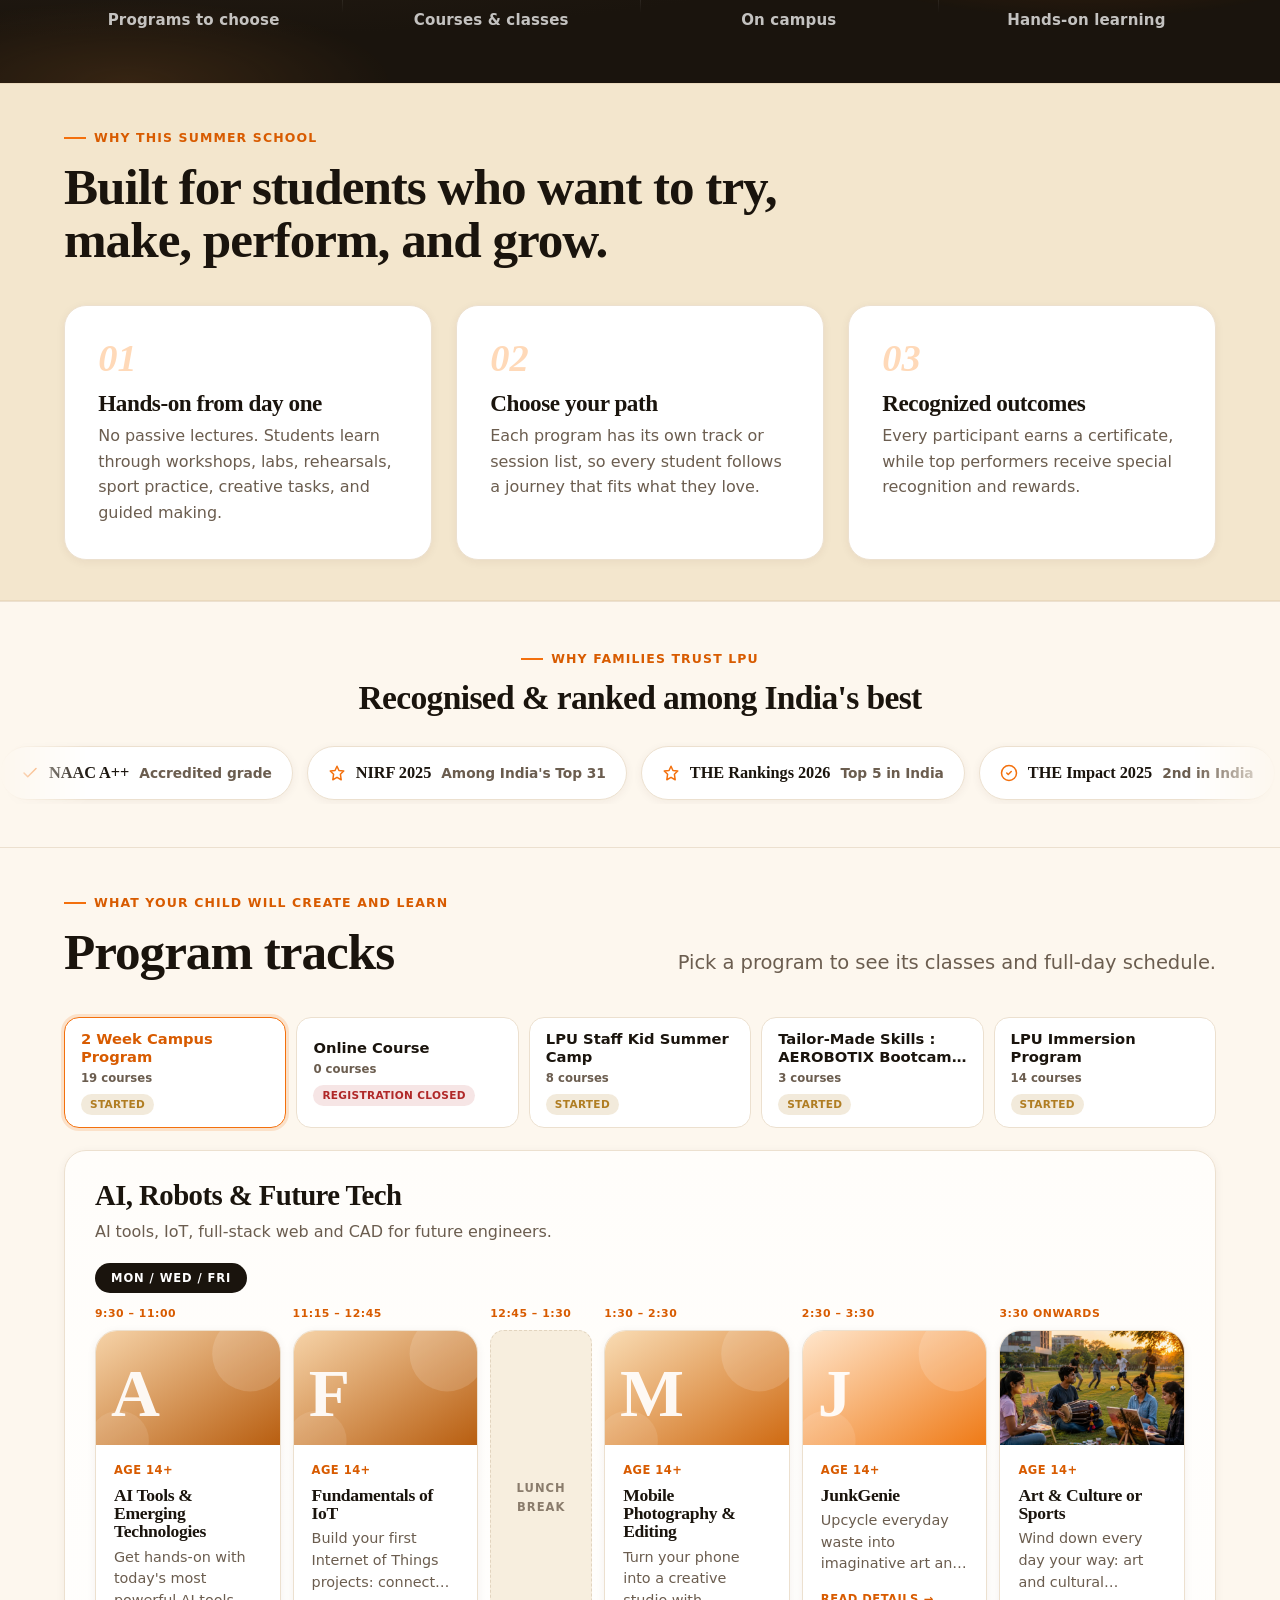
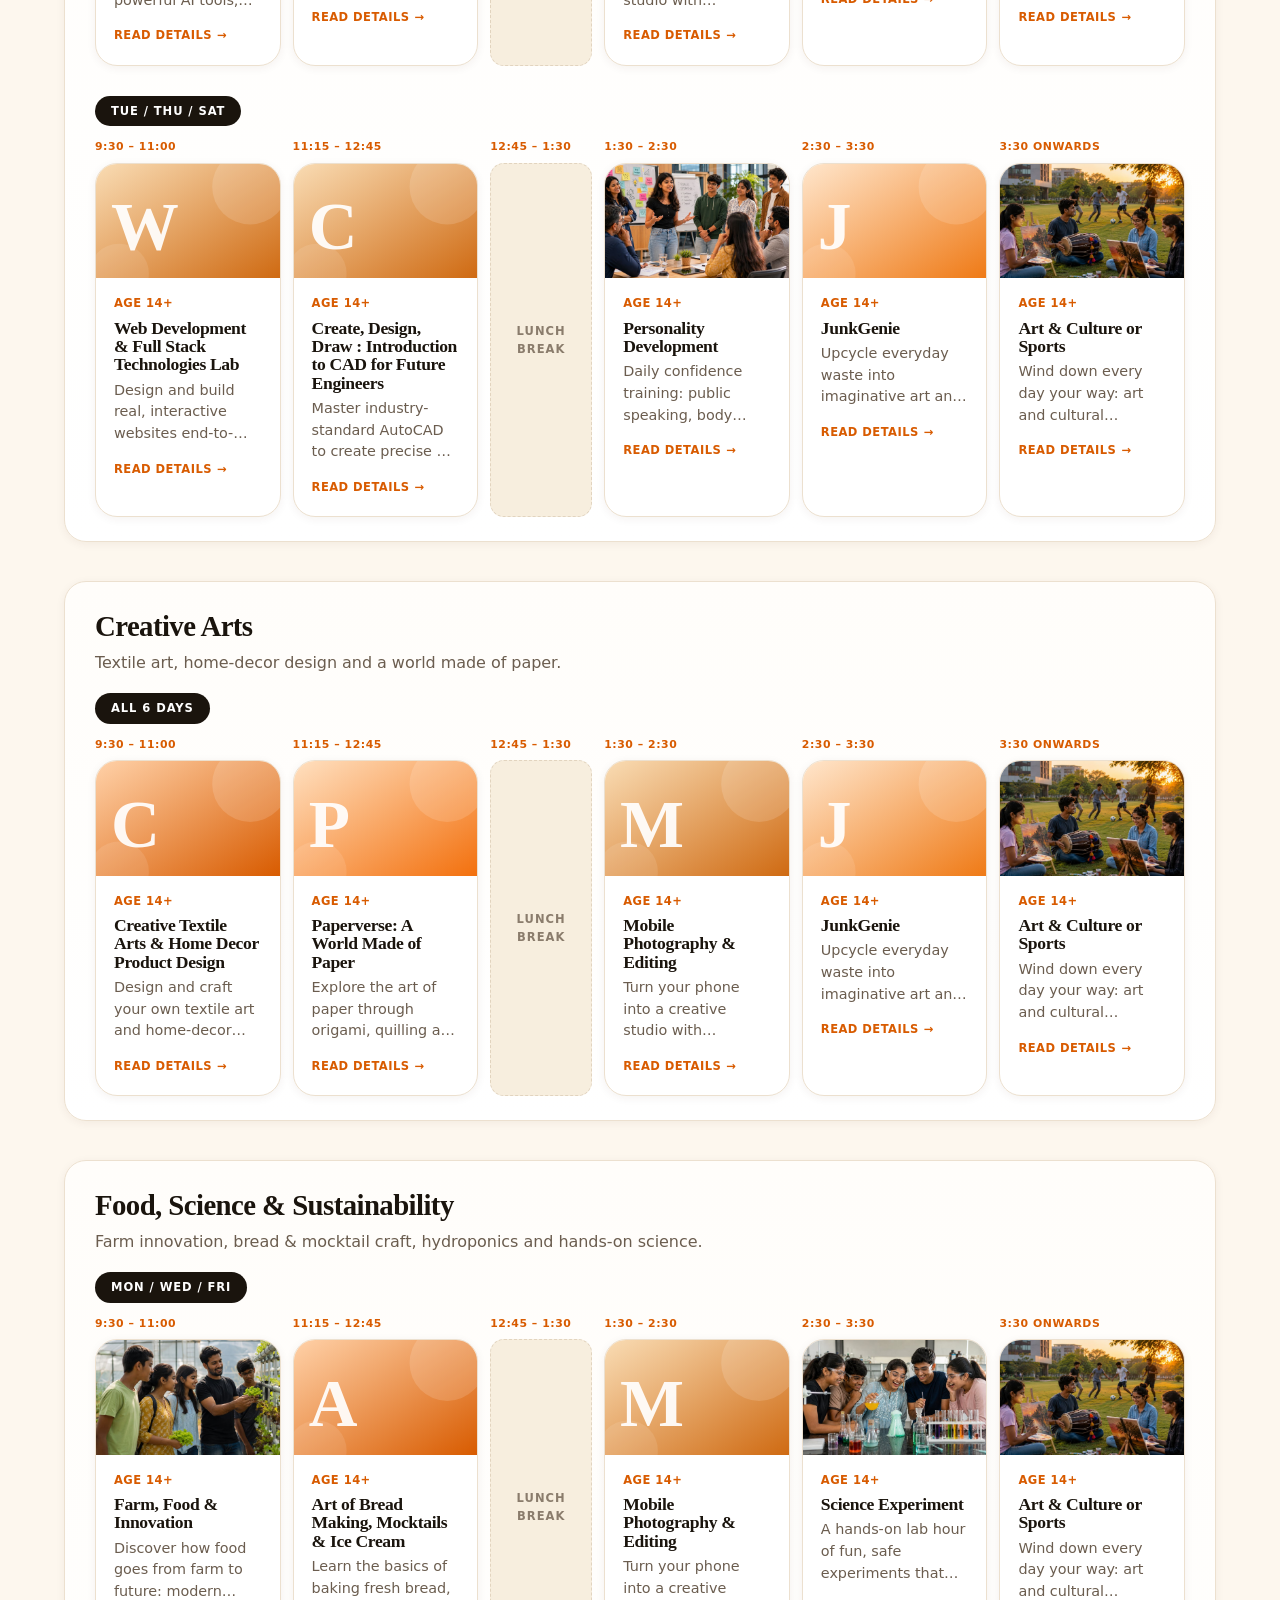
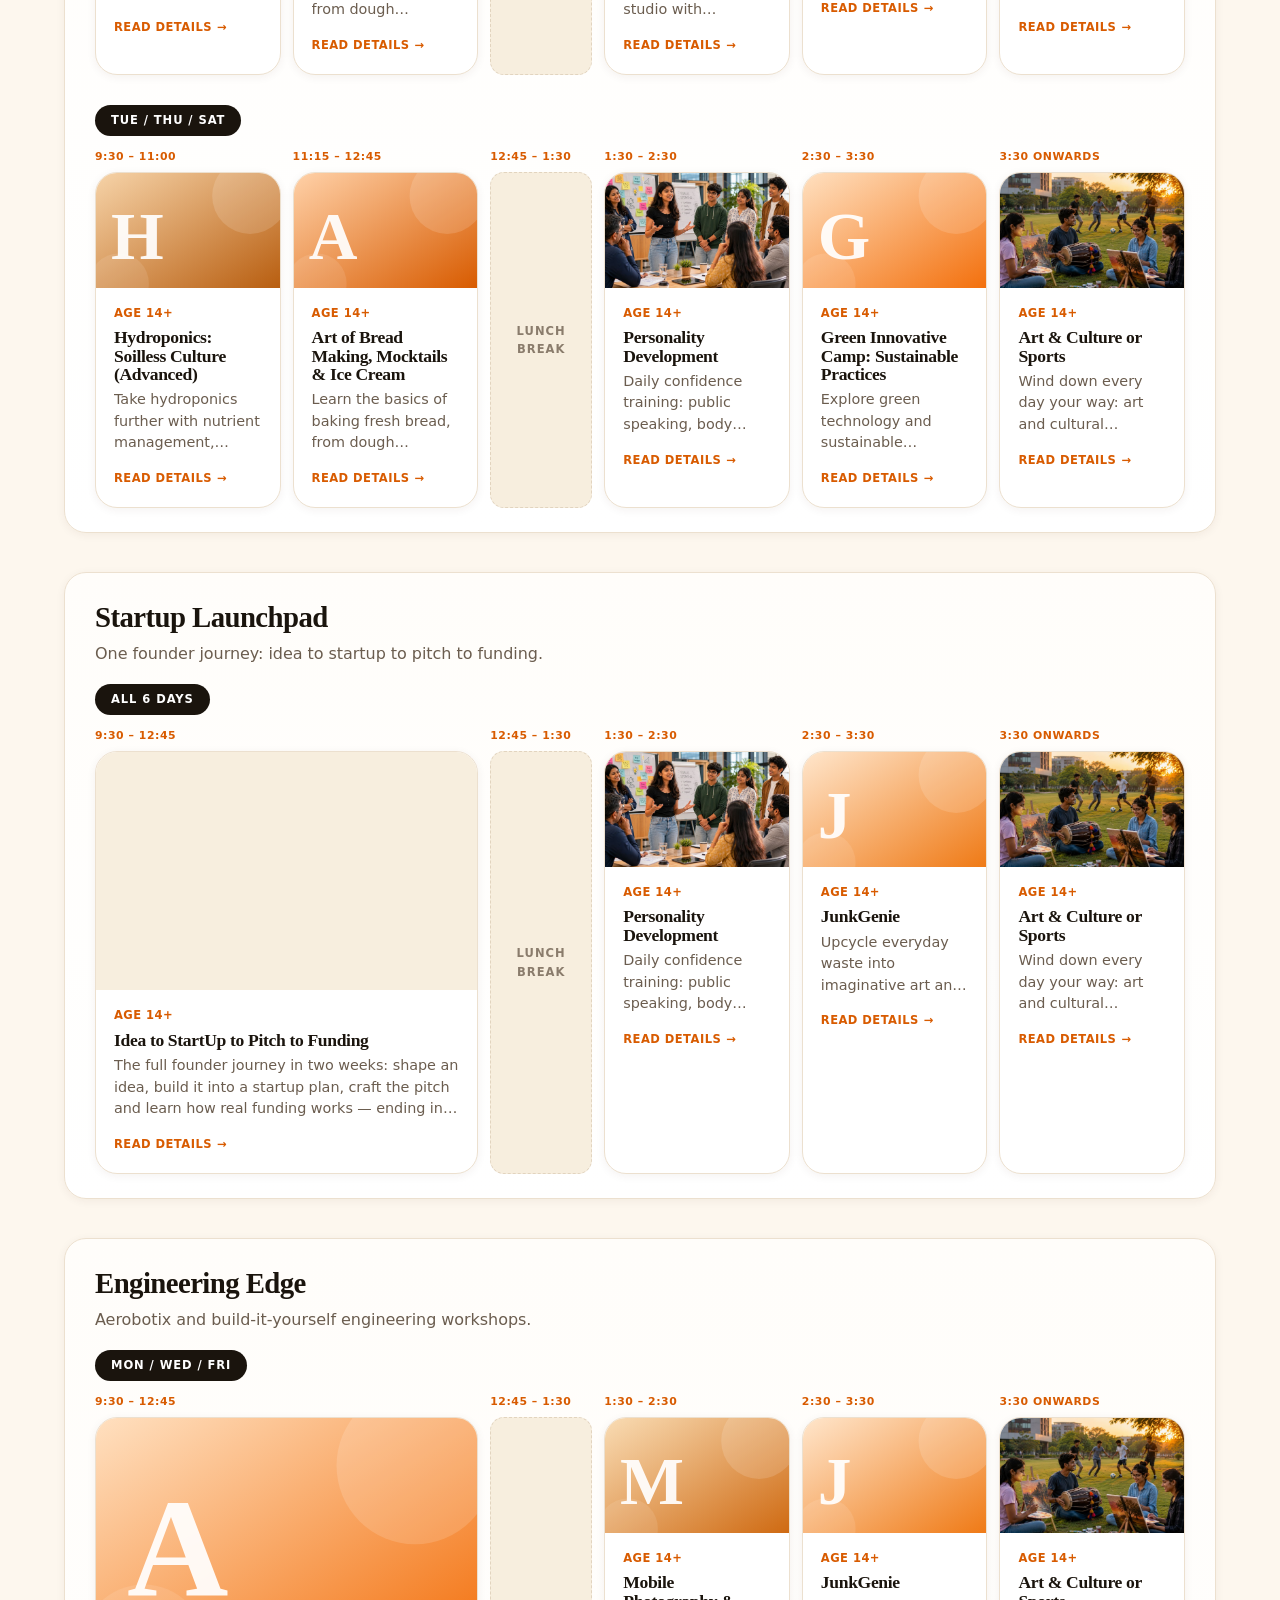
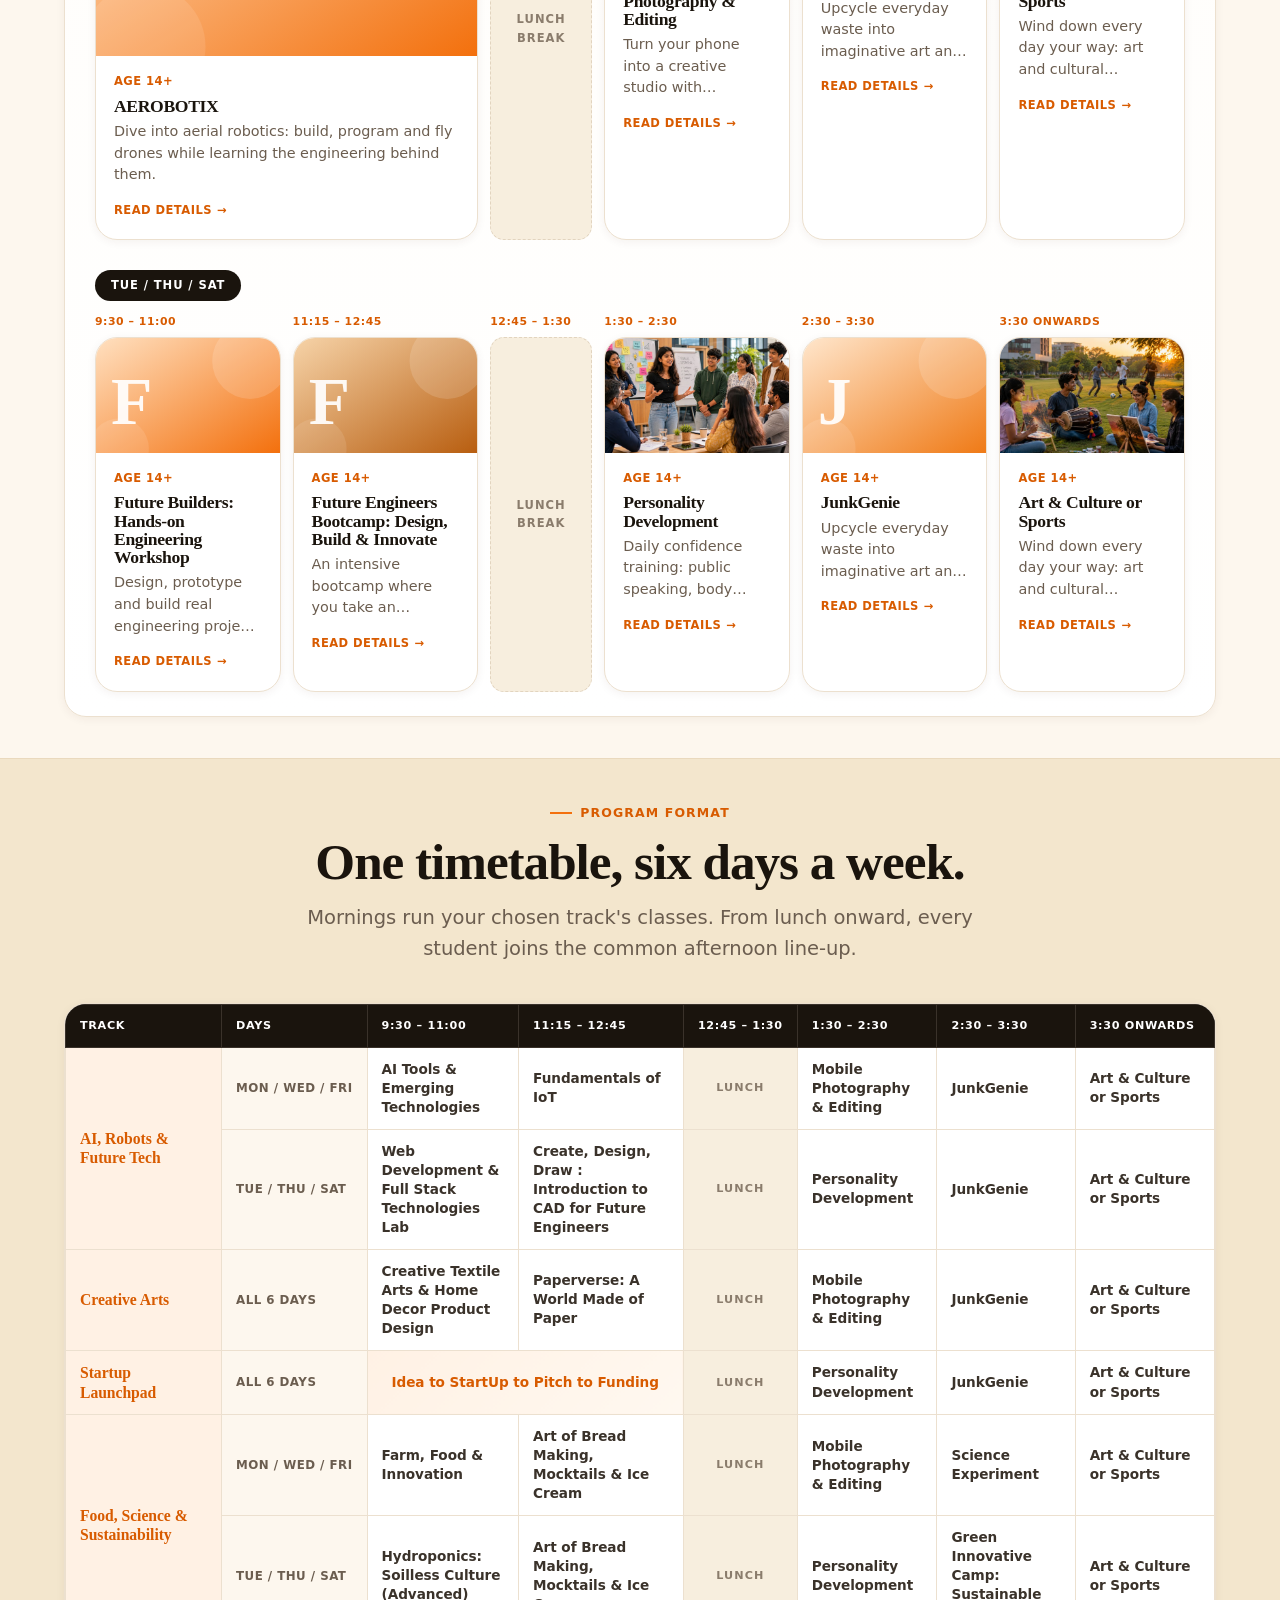
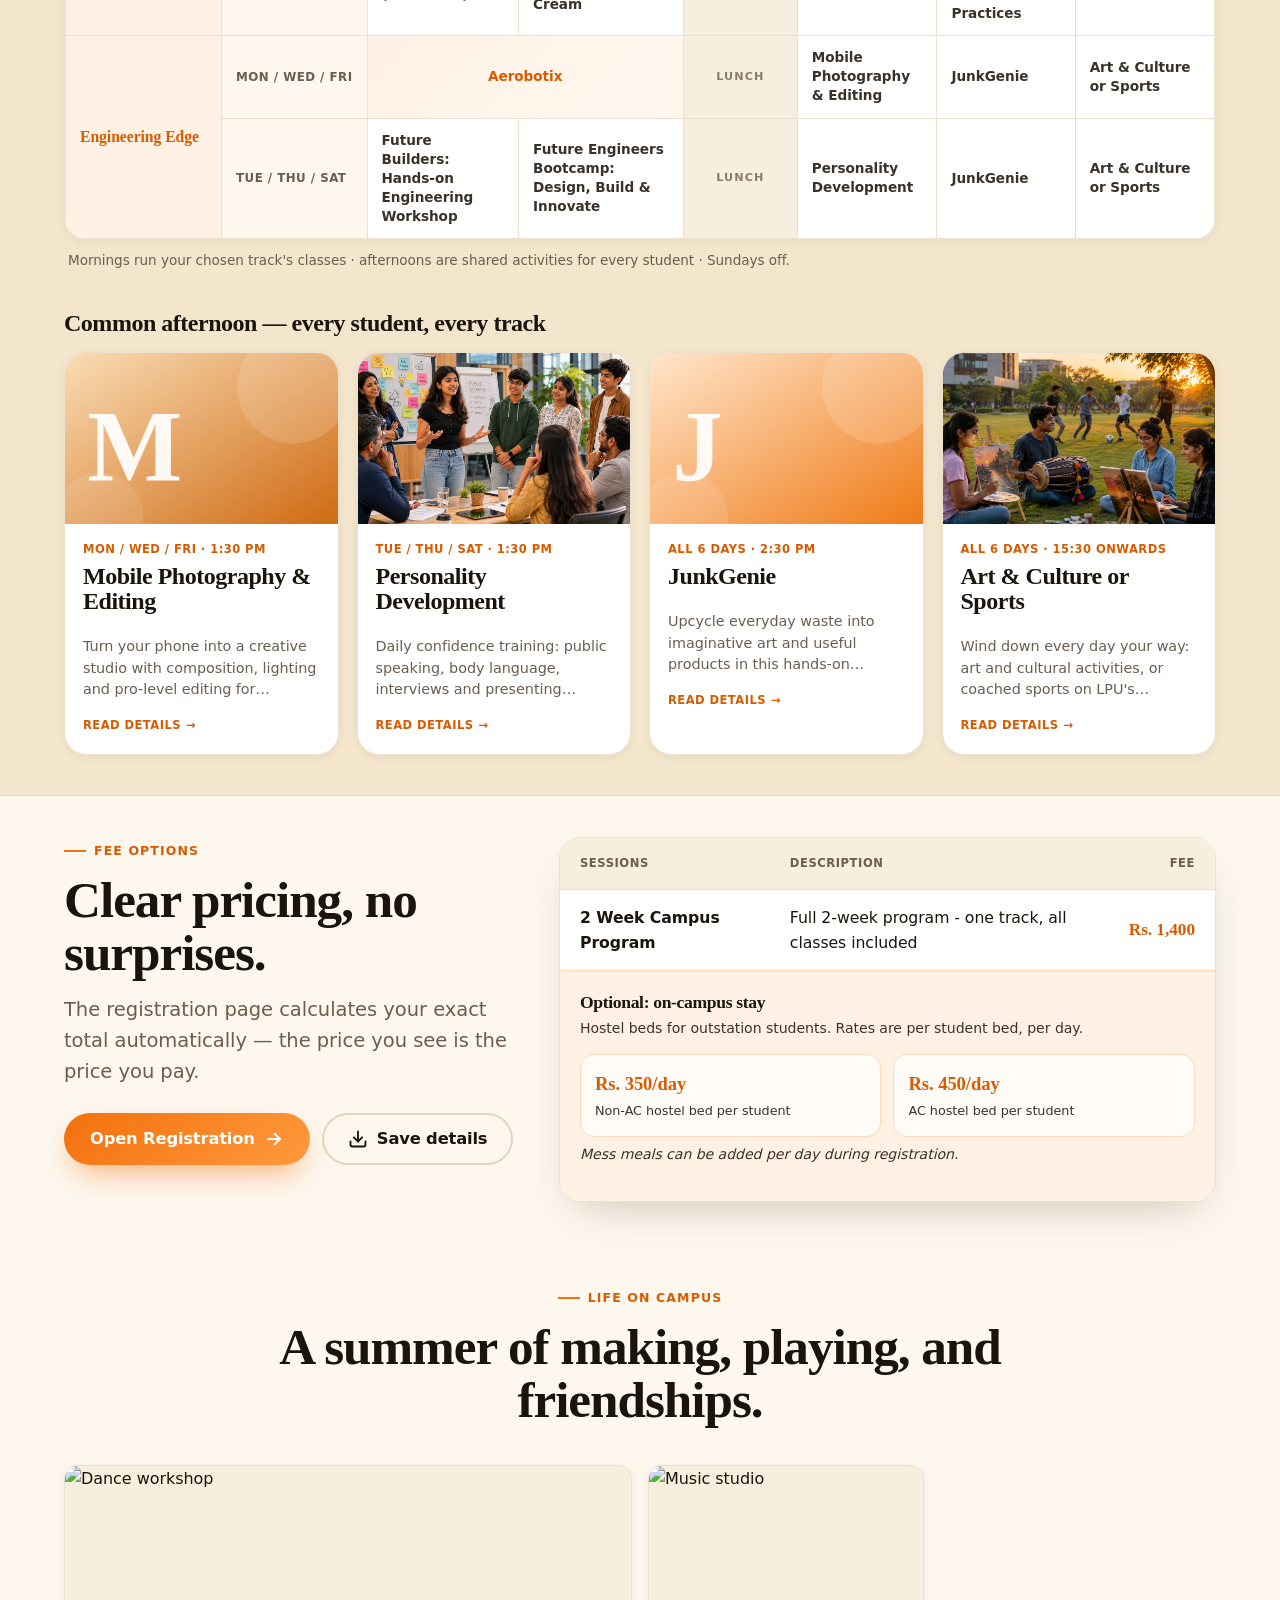
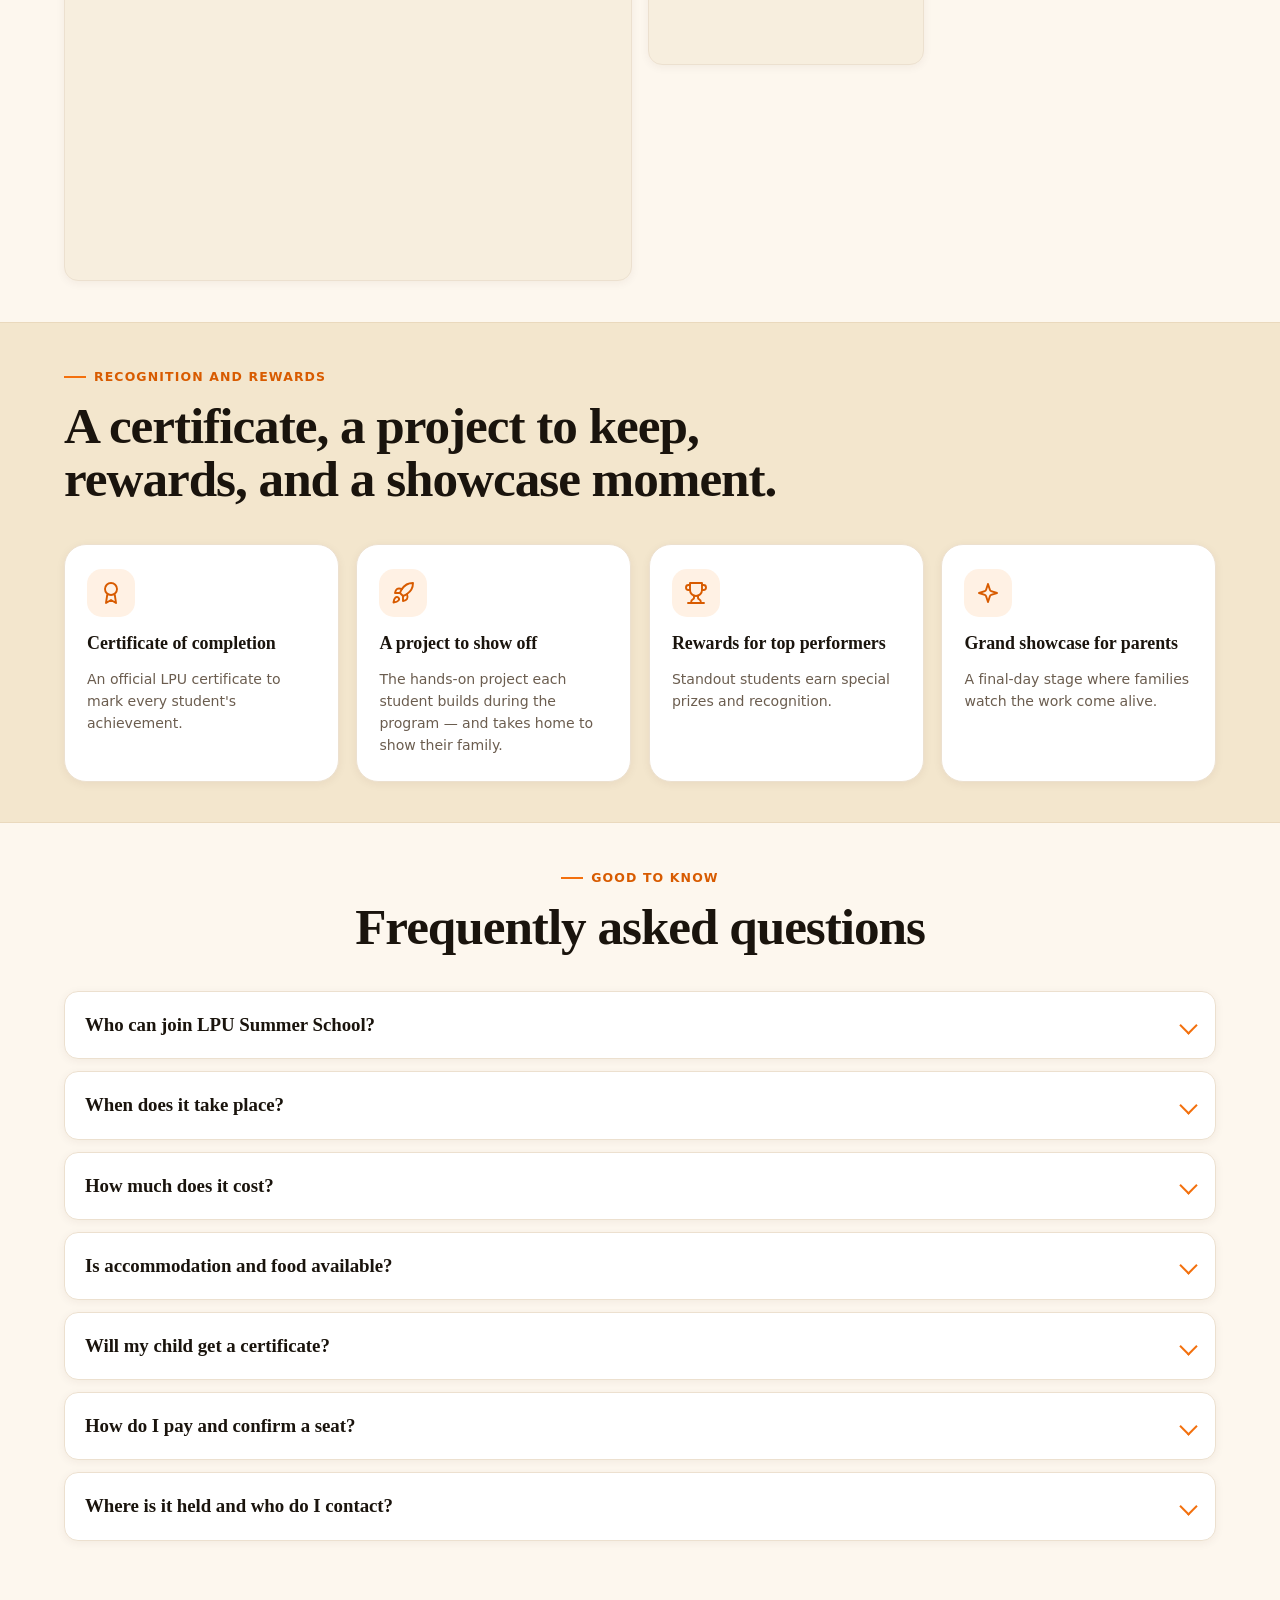
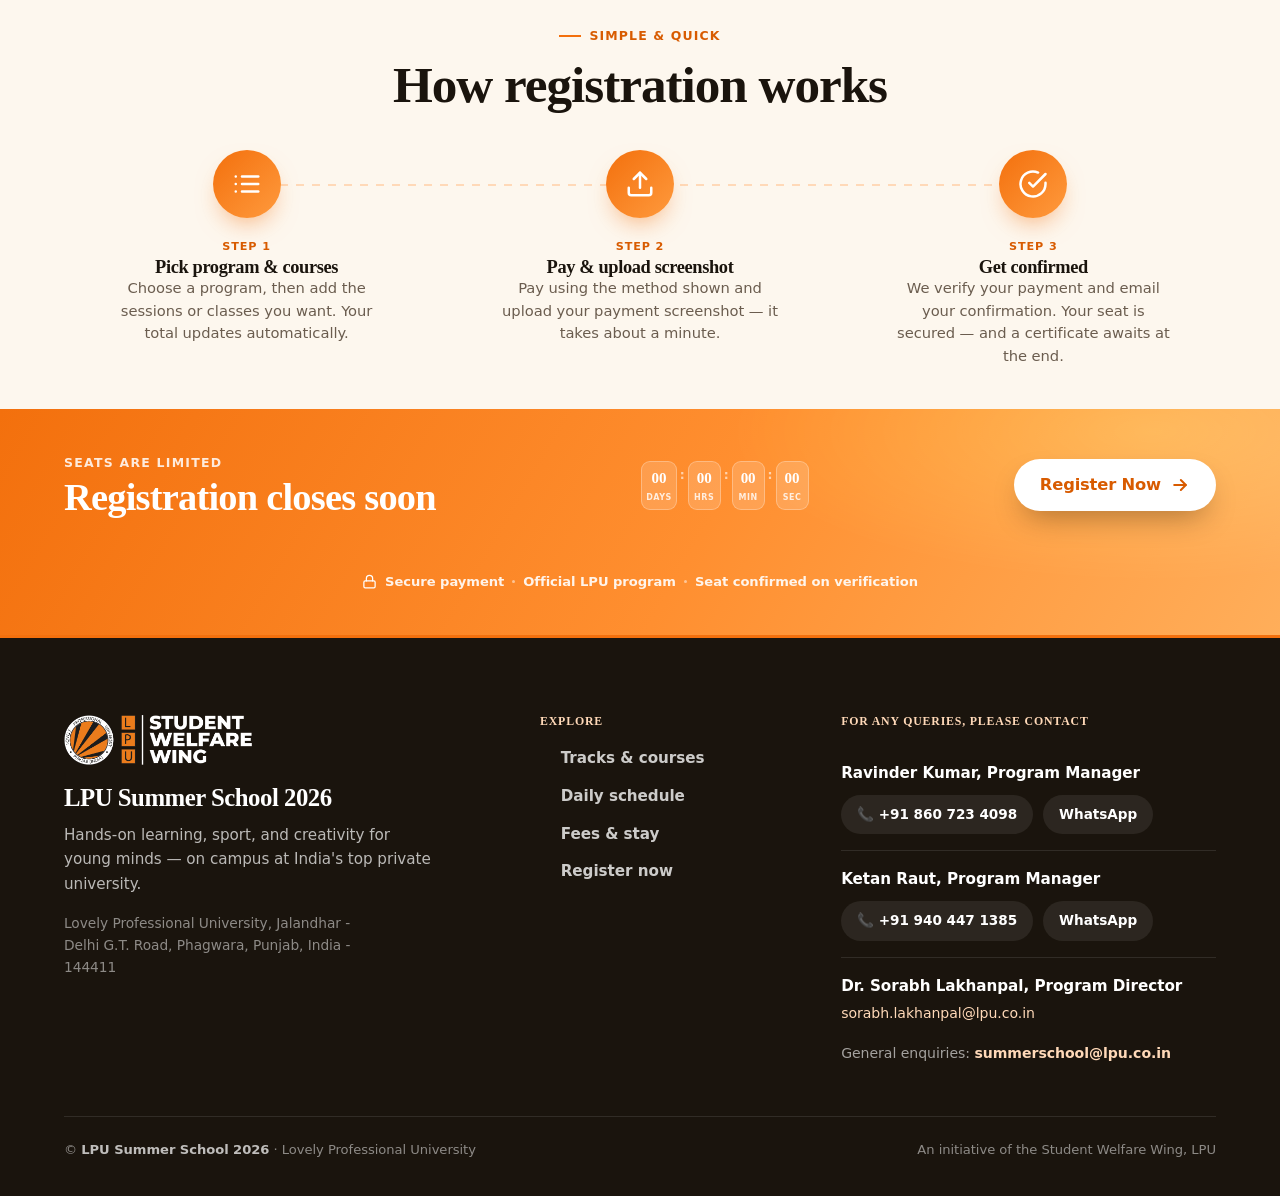
==== commit 7f98c461: "feat: migrate backend to new Supabase project (quota-restricted old one) The old project (bynpuhoysi" ====
--- a/index.html
+++ b/index.html
@@ -3,7 +3,7 @@
   <head>
     <meta charset="utf-8">
     <meta name="viewport" content="width=device-width, initial-scale=1">
-    <meta http-equiv="Content-Security-Policy" content="default-src 'self'; script-src 'self' 'sha256-Wv9AslBrc7d9tS+5TVujUtB92myxtZArKCW/k3FSOX4='; style-src 'self' 'unsafe-inline' https://fonts.googleapis.com; img-src 'self' https: data:; connect-src 'self' https://bynpuhoysivxxlblxica.supabase.co; font-src 'self' https://fonts.gstatic.com; base-uri 'self'; form-action 'self';">
+    <meta http-equiv="Content-Security-Policy" content="default-src 'self'; script-src 'self' 'sha256-Wv9AslBrc7d9tS+5TVujUtB92myxtZArKCW/k3FSOX4='; style-src 'self' 'unsafe-inline' https://fonts.googleapis.com; img-src 'self' https: data:; connect-src 'self' https://laessbhhxbdydhhkseia.supabase.co https://bynpuhoysivxxlblxica.supabase.co; font-src 'self' https://fonts.gstatic.com; base-uri 'self'; form-action 'self';">
     <meta name="description" content="LPU Summer School 2026 offers campus, online, staff kid camp, skill workshop, and immersion programs for students and young learners.">
     <meta name="robots" content="index, follow">
     <meta name="theme-color" content="#f3700d">
@@ -119,7 +119,7 @@
           <div class="hero-visual">
             <figure class="hero-photo">
               <div class="hero-bg-media" aria-hidden="true">
-                <img src="https://bynpuhoysivxxlblxica.supabase.co/storage/v1/render/image/public/images/1779163726439-f0drdpdqahd.png?width=1000&resize=contain&quality=68" alt="" decoding="async" fetchpriority="high" data-hero-bg-image>
+                <img src="https://static.wixstatic.com/media/ccbabc_620eb550d859431aa501391fa6557a1e~mv2.png" alt="" decoding="async" fetchpriority="high" data-hero-bg-image>
               </div>
             </figure>
             <dl class="hero-meta" aria-label="Selected program details">
--- a/styles.css
+++ b/styles.css
@@ -972,9 +972,20 @@
 .track-option.invalid { border-color: #c0392b; }
 .track-option-head strong { display: block; font-family: var(--font-display); font-size: 1.12rem; color: var(--ink); }
 .track-option-head small { display: block; margin-top: 2px; color: var(--muted); font-size: 0.86rem; }
-.track-option-classes { display: flex; flex-wrap: wrap; gap: 6px; margin-top: 10px; }
-.track-class { display: inline-flex; align-items: center; gap: 6px; font-size: 0.78rem; font-weight: 600; color: var(--ink-soft); background: var(--surface); border: 1px solid var(--line); border-radius: var(--radius-pill); padding: 5px 11px; }
-.track-class b { color: var(--orange-dark); font-weight: 800; }
+.track-option-classes { display: block; margin-top: 12px; }
+/* mini-timetable inside each track option: day headers + aligned time/class rows */
+.track-sched { display: block; border: 1px solid var(--line); border-radius: var(--radius-sm); background: var(--surface); padding: 4px 0 8px; overflow: hidden; }
+.track-sched-day {
+  display: block; padding: 9px 14px 5px;
+  font-size: 0.67rem; font-weight: 800; letter-spacing: 0.08em; text-transform: uppercase; color: var(--orange-dark);
+}
+.track-sched-day:not(:first-child) { border-top: 1px dashed var(--line); margin-top: 7px; }
+.track-sched-row { display: grid; grid-template-columns: 96px 1fr; gap: 10px; align-items: baseline; padding: 4px 14px; }
+.track-sched-row b { font-size: 0.76rem; font-weight: 800; color: var(--ink); font-variant-numeric: tabular-nums; white-space: nowrap; }
+.track-sched-row i { font-style: normal; font-size: 0.89rem; font-weight: 600; color: var(--ink-soft); line-height: 1.4; }
+@media (max-width: 420px) {
+  .track-sched-row { grid-template-columns: 1fr; gap: 1px; padding: 6px 14px; }
+}
 .track-common-note { margin-top: 12px; font-size: 0.84rem; color: var(--muted); background: var(--cream-2); border-radius: var(--radius-sm); padding: 12px 14px; }
 .track-common-note strong { color: var(--ink); }
 .track-common-note i { color: var(--orange); font-style: normal; }
@@ -1508,6 +1519,36 @@
 .timetable-common-grid { display: grid; grid-template-columns: repeat(auto-fit, minmax(230px, 1fr)); gap: clamp(12px, 1.6vw, 18px); }
 @media (max-width: 679px) { .timetable-common-grid { grid-template-columns: 1fr 1fr; gap: 12px; } }
 
+/* ===================== per-track day timetable (track sections) =====================
+   Each track section lays out its real day: time labels on top, the track's
+   classes as photo cards, lunch + common afternoon as compact cells. */
+.track-days { display: flex; flex-direction: column; gap: clamp(20px, 2.4vw, 30px); padding: 18px clamp(14px, 2.4vw, 30px) 24px; }
+.track-day-label {
+  display: inline-flex; align-self: flex-start; padding: 6px 16px; margin-bottom: 12px;
+  border-radius: var(--radius-pill); background: var(--ink); color: #fff;
+  font-size: 0.72rem; font-weight: 800; letter-spacing: 0.08em; text-transform: uppercase;
+}
+.track-day { display: flex; flex-direction: column; }
+.track-day-grid { display: grid; grid-template-columns: 1fr 1fr 0.55fr 1fr 1fr 1fr; gap: 12px; align-items: stretch; }
+.tday-cell { display: flex; flex-direction: column; gap: 7px; min-width: 0; }
+.tday-cell-span { grid-column: span 2; }
+.tday-time { font-size: 0.68rem; font-weight: 800; letter-spacing: 0.05em; text-transform: uppercase; color: var(--orange-dark); white-space: nowrap; }
+.tday-cell .track-card { flex: 1; }
+.tday-lunch, .tday-plain {
+  flex: 1; display: grid; place-items: center; min-height: 96px; padding: 10px;
+  border: 1.5px dashed var(--line-2); border-radius: var(--radius-sm); background: var(--cream-2);
+  color: var(--muted-2); font-size: 0.72rem; font-weight: 800; letter-spacing: 0.09em; text-transform: uppercase; text-align: center;
+}
+.tday-plain { text-transform: none; letter-spacing: 0; font-size: 0.85rem; color: var(--muted); }
+/* phones / narrow: the day becomes a swipeable left-to-right timeline */
+@media (max-width: 999px) {
+  .track-day-grid { display: flex; overflow-x: auto; padding-bottom: 10px; scroll-snap-type: x proximity; scrollbar-width: none; }
+  .track-day-grid::-webkit-scrollbar { display: none; }
+  .tday-cell { flex: 0 0 auto; width: min(64vw, 240px); scroll-snap-align: start; }
+  .tday-cell-lunch { width: 130px; }
+  .tday-cell .track-card img { aspect-ratio: 16 / 10; }
+}
+
 /* ===================== reduced-motion guards (pass 2) ===================== */
 @media (prefers-reduced-motion: reduce) {
   .rec-marquee { animation: none; flex-wrap: wrap; width: auto; justify-content: center; }
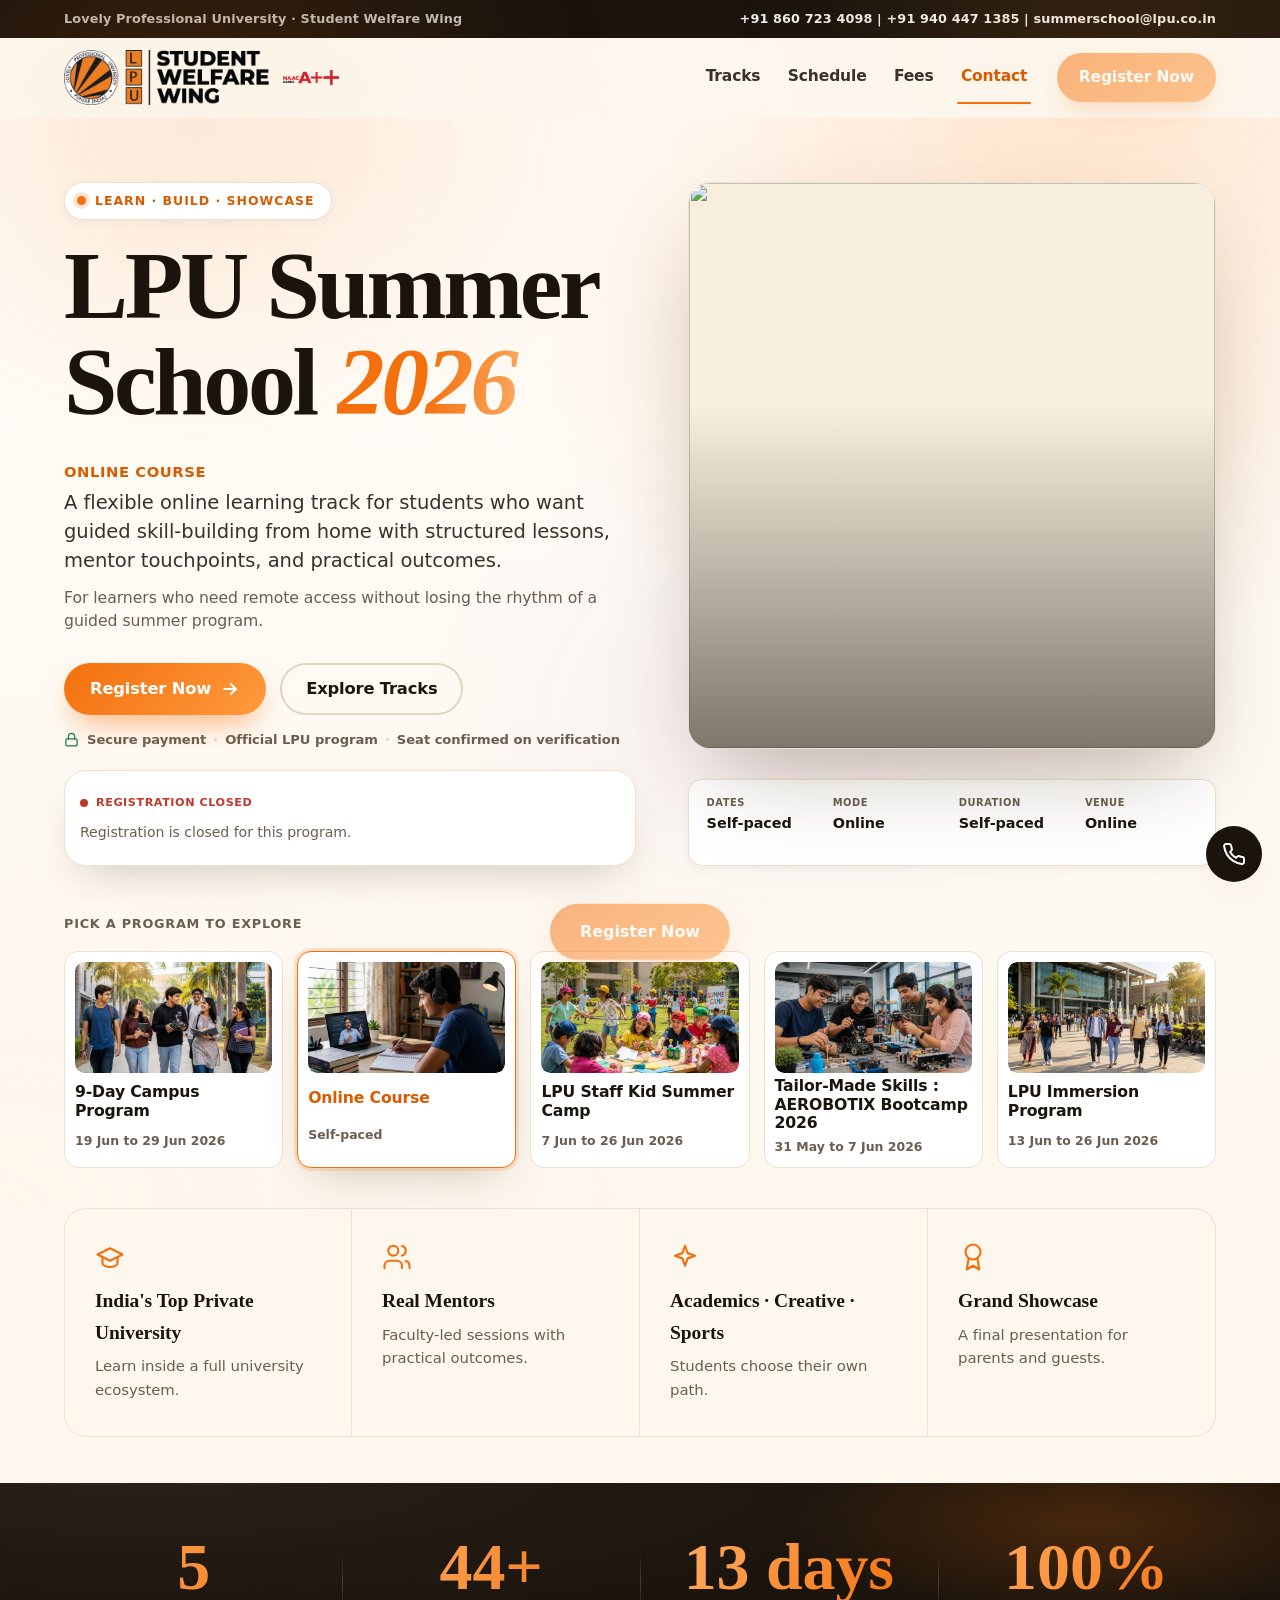
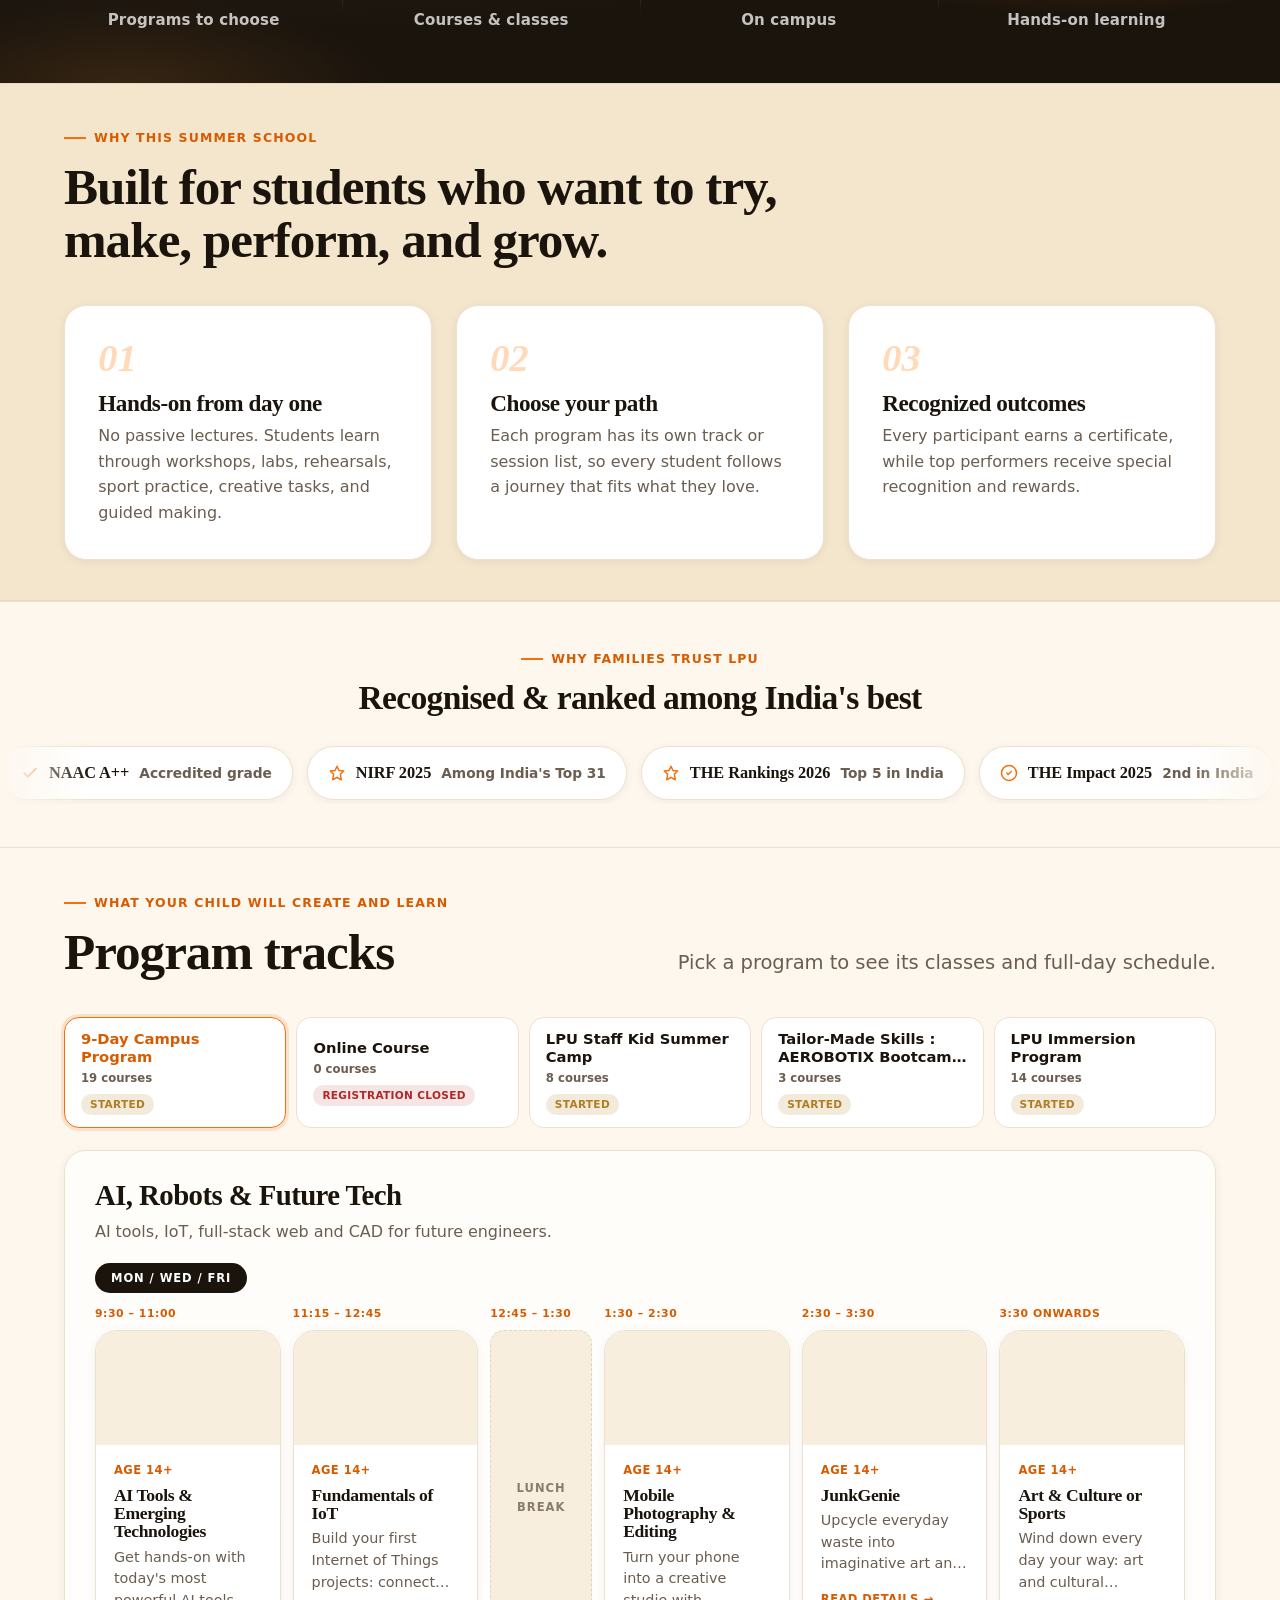
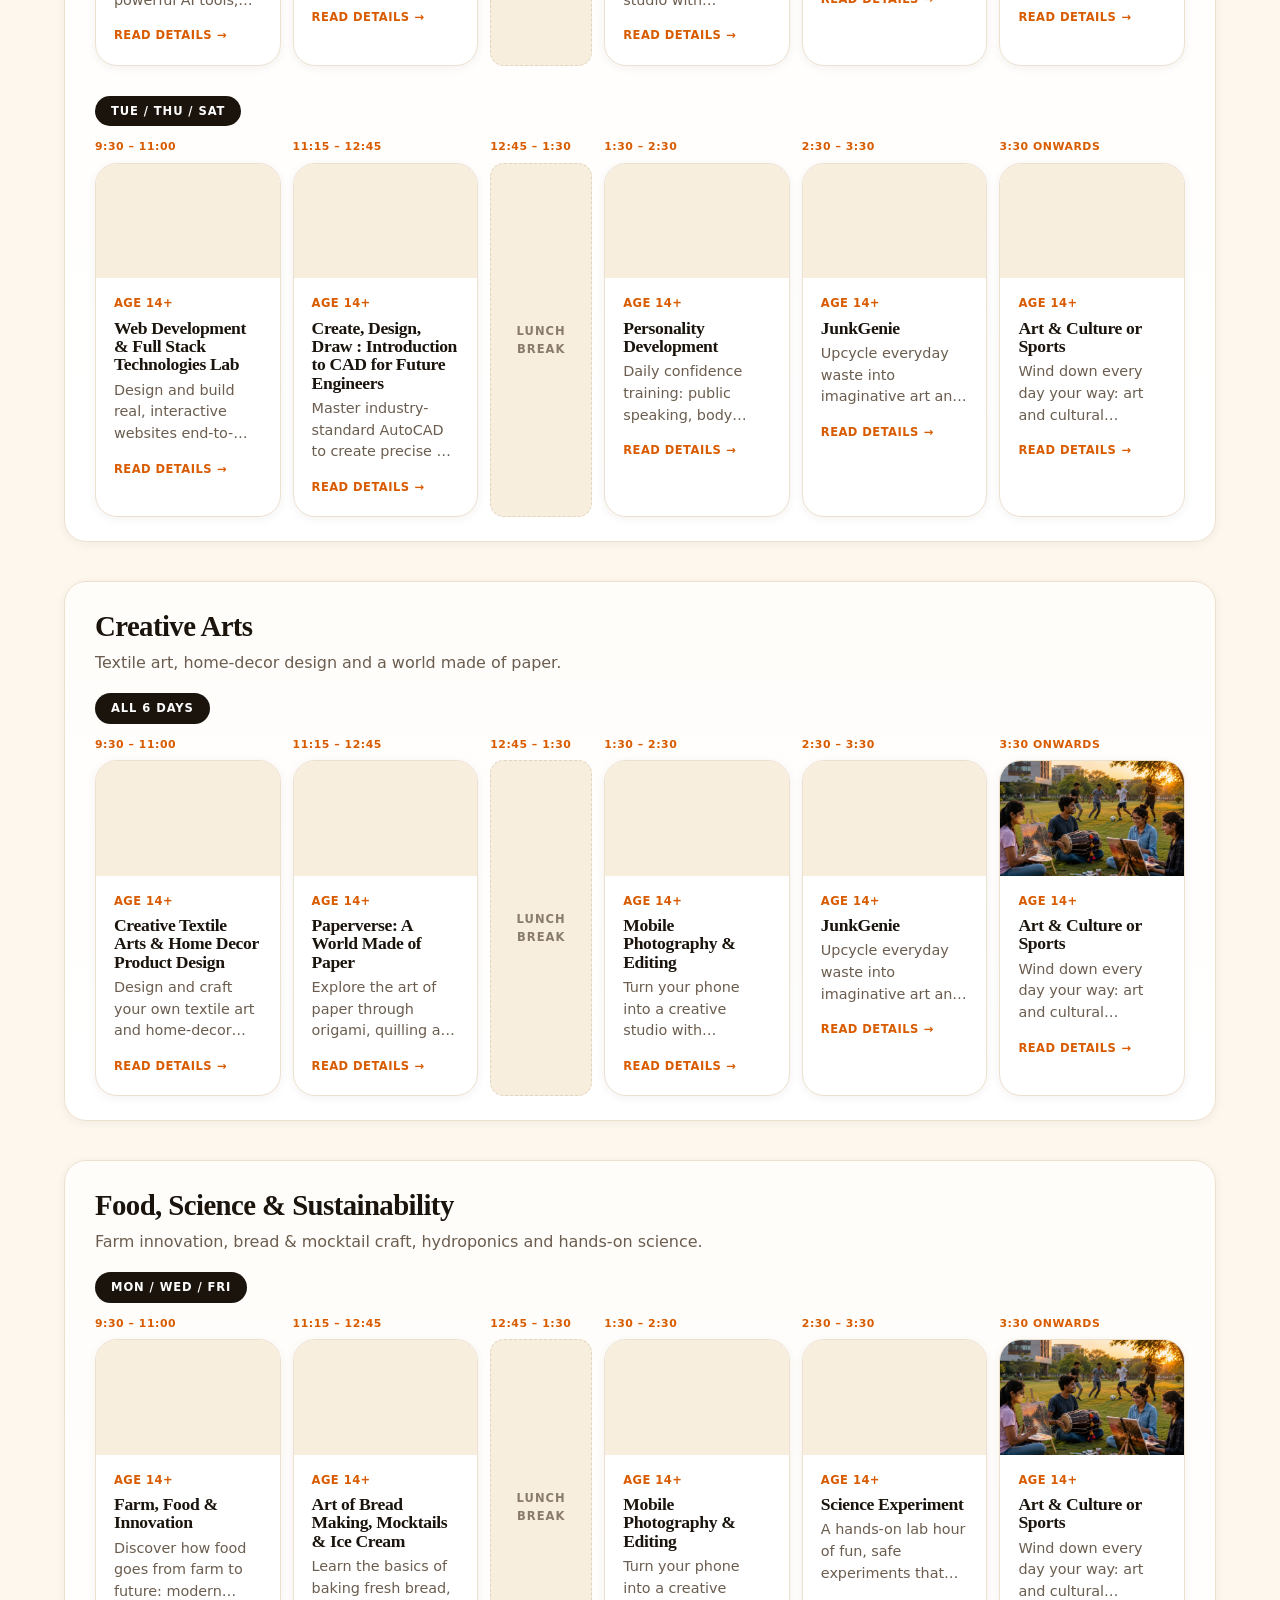
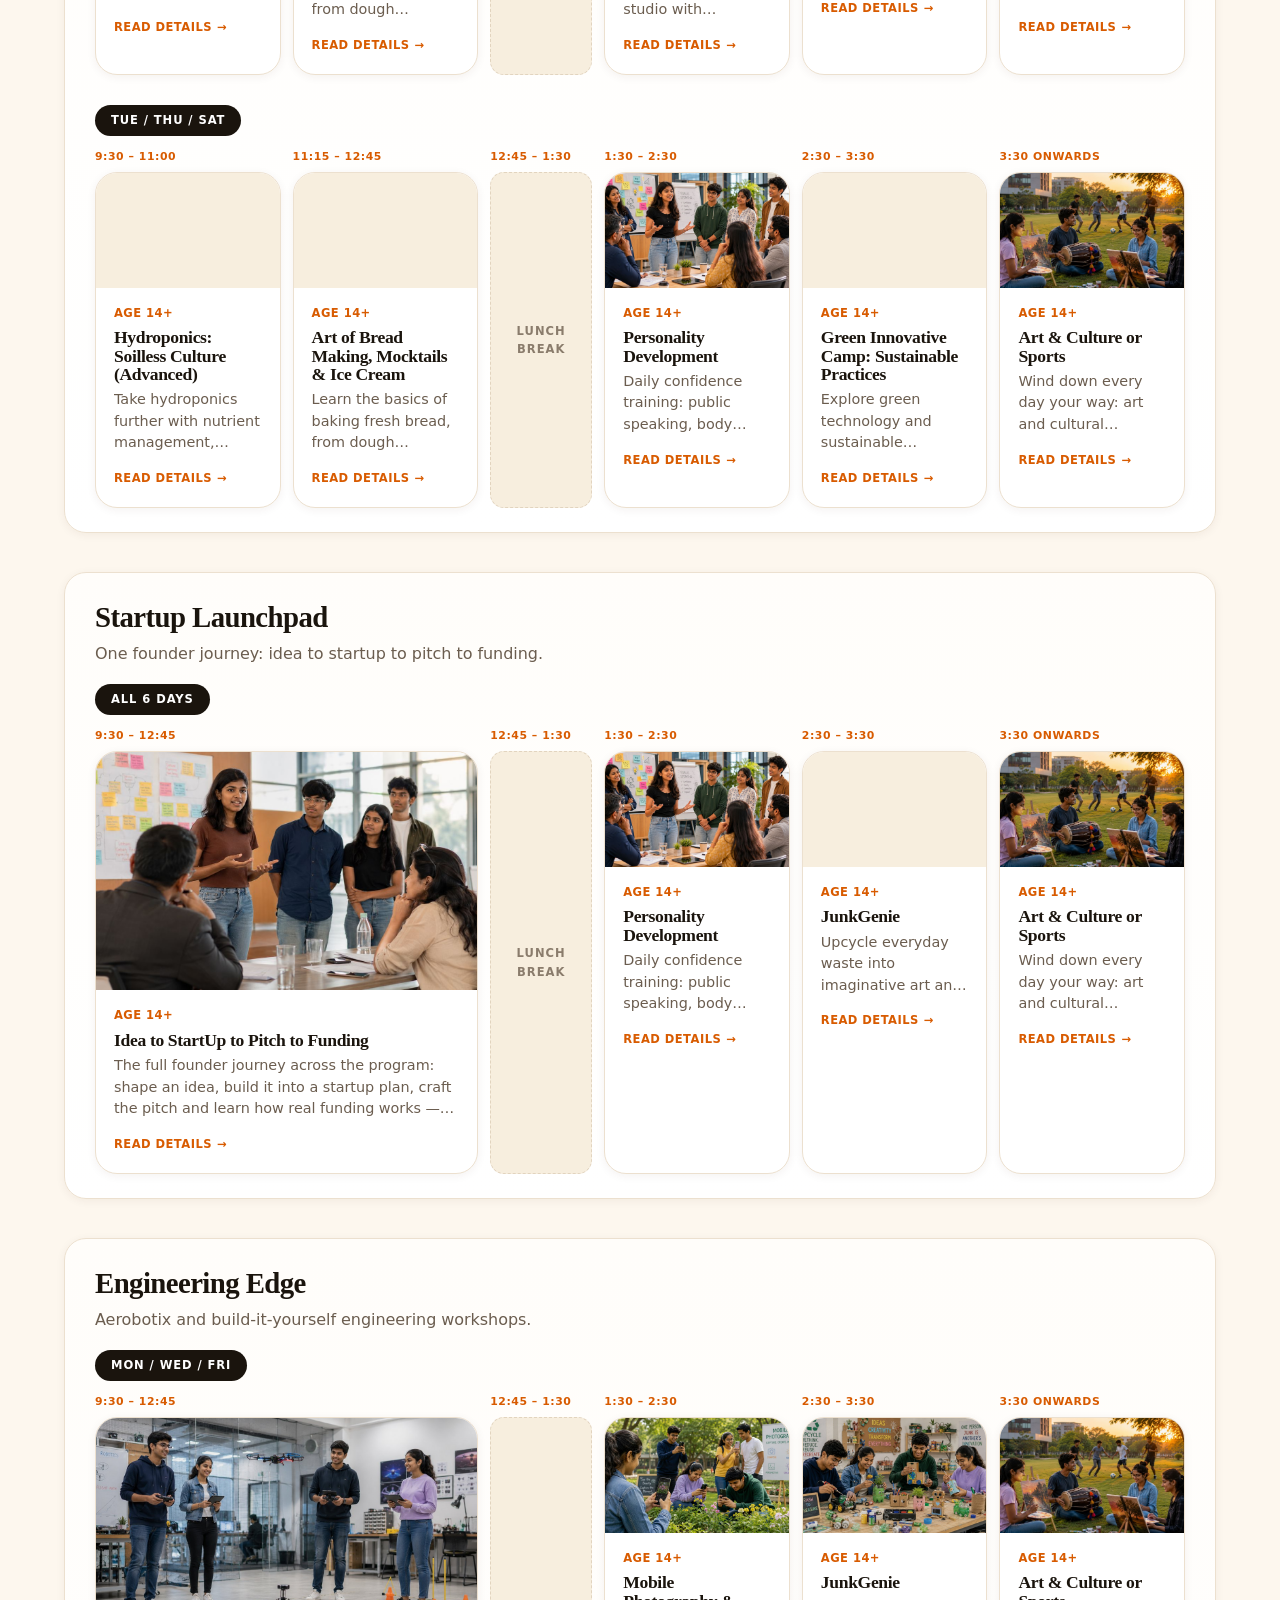
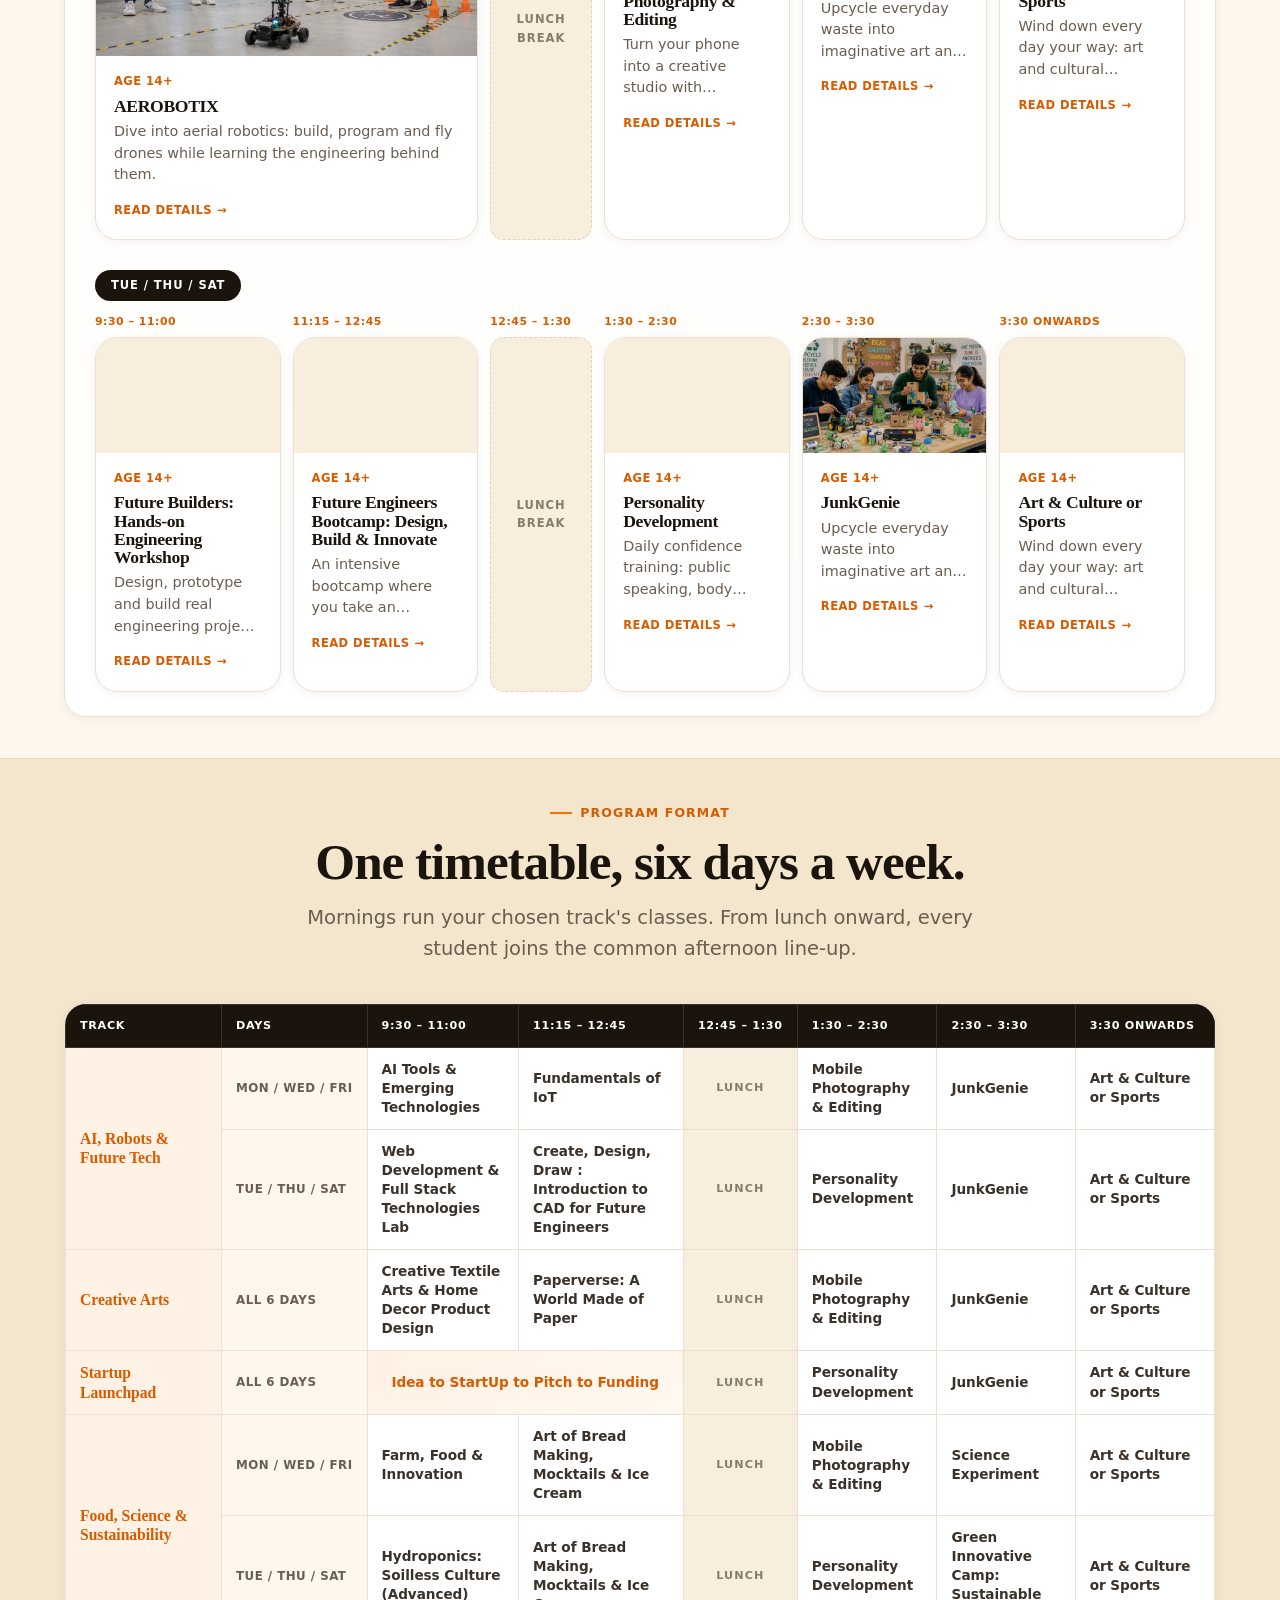
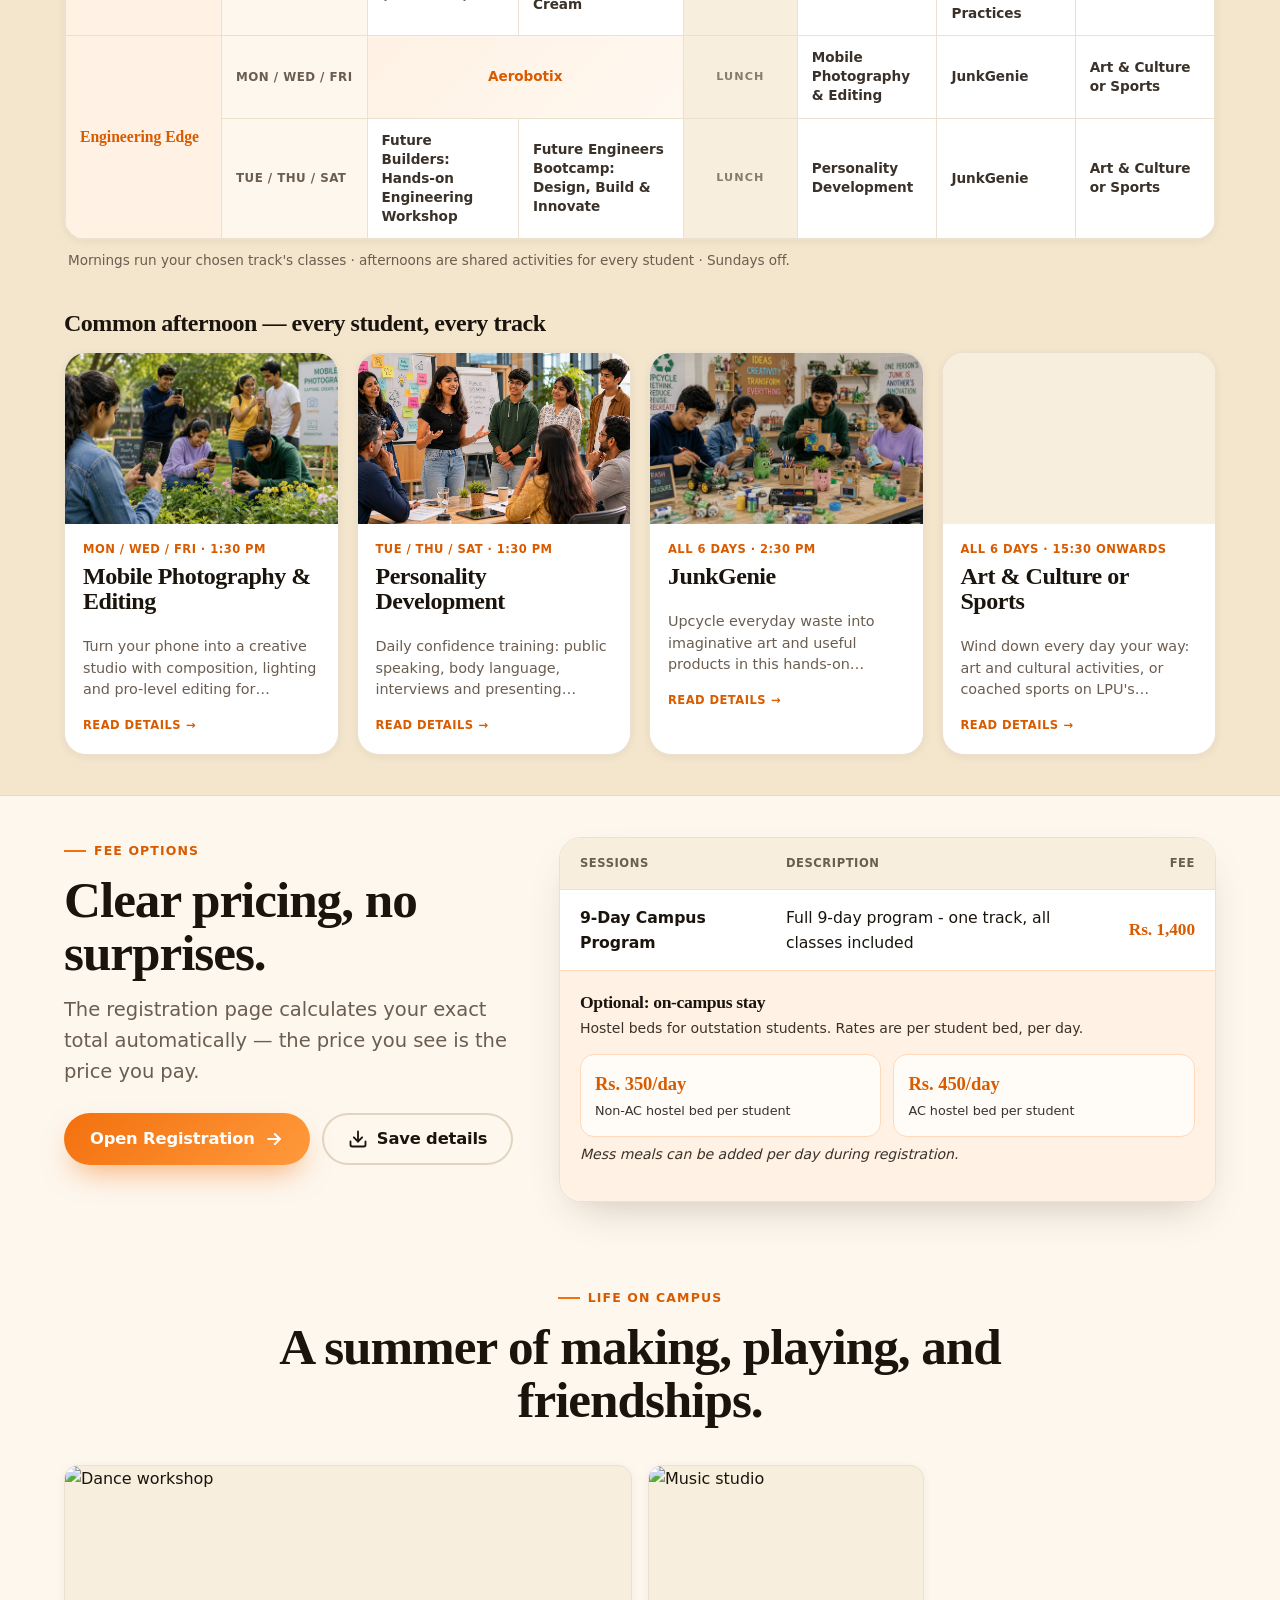
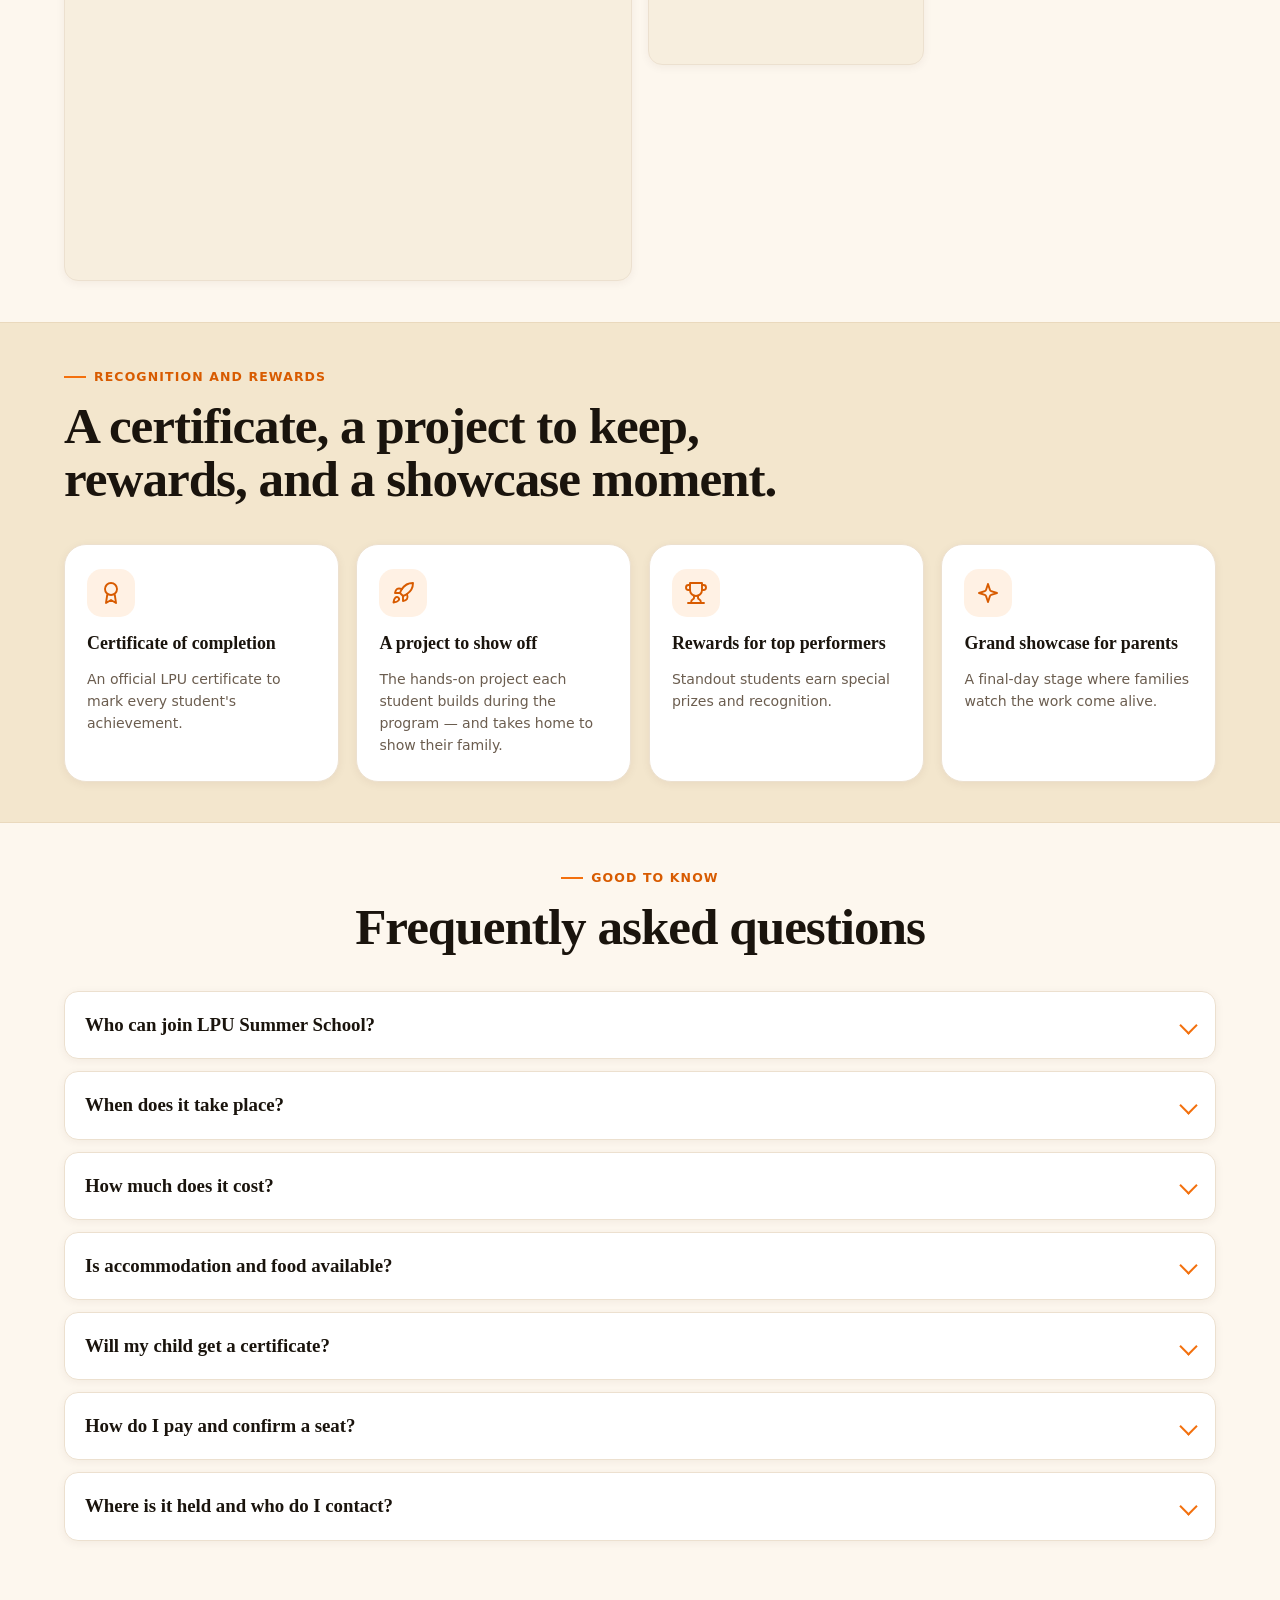
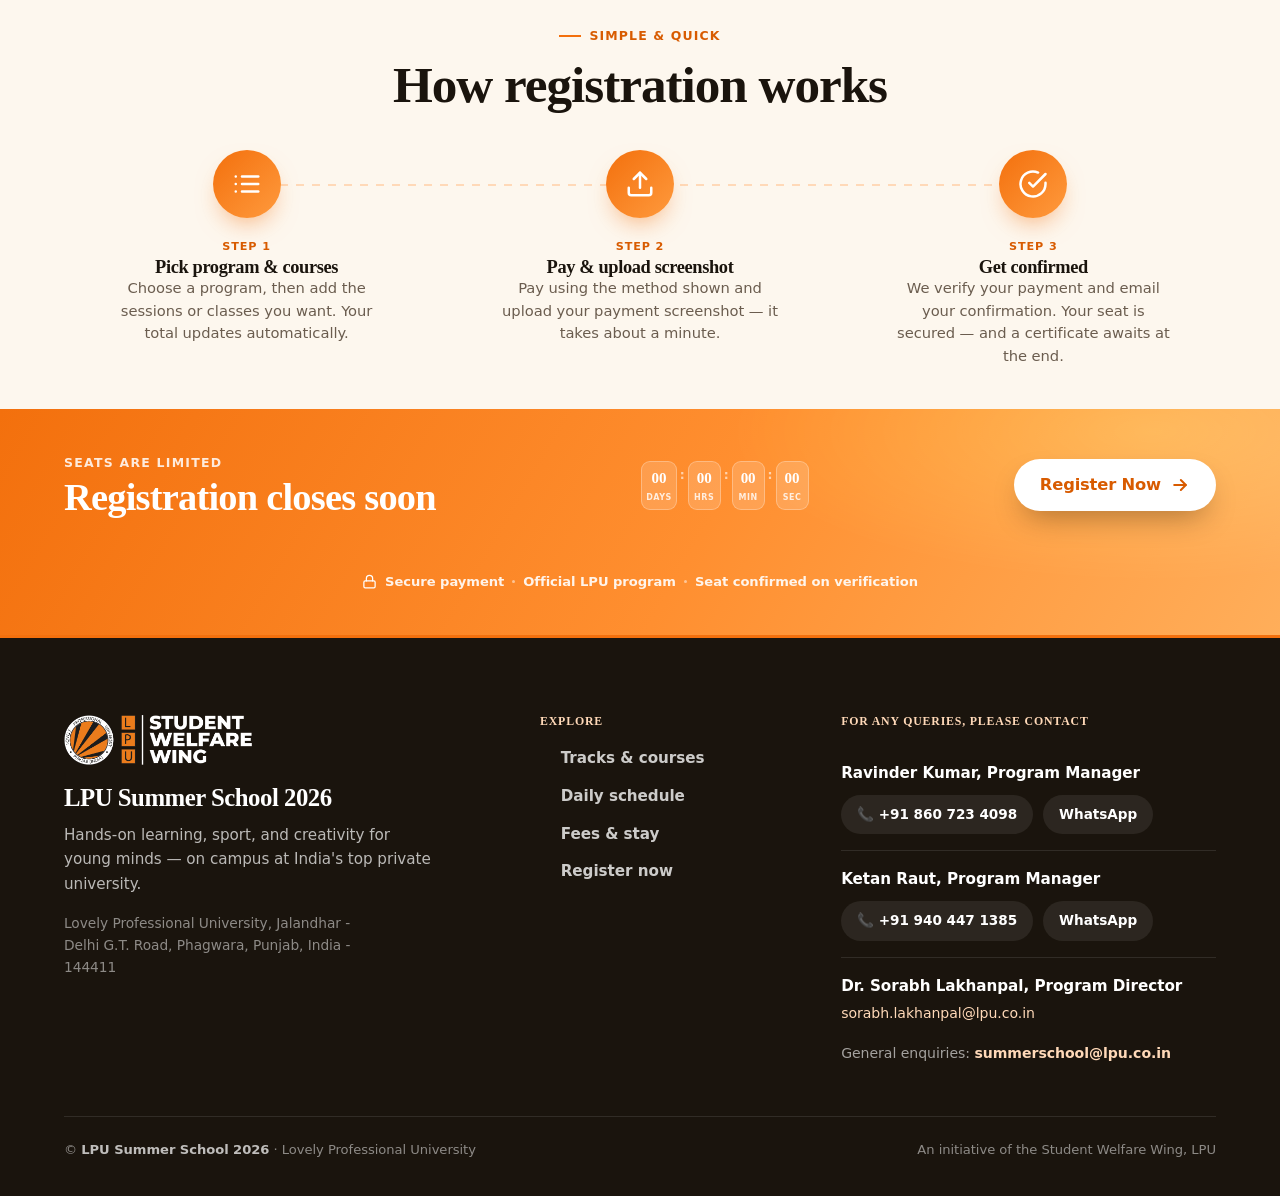
==== commit f640f6ba: "feat(campus): rename to 9-Day Campus Program, 20-30 June 2026 dates - Campus program: 22 Jun-4 Jul '" ====
--- a/index.html
+++ b/index.html
@@ -34,7 +34,7 @@
     <link rel="stylesheet" href="https://fonts.googleapis.com/css2?family=Fraunces:opsz,wght@9..144,500;9..144,600;9..144,700&family=Plus+Jakarta+Sans:wght@400;500;600;700;800&display=swap">
     <link rel="stylesheet" href="styles.css">
     <script type="application/ld+json">
-{"@context":"https://schema.org","@graph":[{"@type":"EducationalOrganization","@id":"https://summerschool.unisportscouncil.co.in/#organization","name":"Lovely Professional University Student Welfare Wing","url":"https://summerschool.unisportscouncil.co.in/","logo":"https://summerschool.unisportscouncil.co.in/assets/lpu-circle-logo.png","email":"summerschool@lpu.co.in","telephone":"+91 86072 34098","address":{"@type":"PostalAddress","streetAddress":"Jalandhar - Delhi G.T. Road","addressLocality":"Phagwara","addressRegion":"Punjab","postalCode":"144411","addressCountry":"IN"}},{"@type":"WebSite","@id":"https://summerschool.unisportscouncil.co.in/#website","name":"LPU Summer School 2026","url":"https://summerschool.unisportscouncil.co.in/","publisher":{"@id":"https://summerschool.unisportscouncil.co.in/#organization"}},{"@type":"EducationEvent","@id":"https://summerschool.unisportscouncil.co.in/#event","name":"LPU Summer School 2026","description":"Campus, online, staff kid camp, skill workshop, and immersion programs for students and young learners at Lovely Professional University.","url":"https://summerschool.unisportscouncil.co.in/","startDate":"2026-06-22","endDate":"2026-07-04","eventStatus":"https://schema.org/EventScheduled","eventAttendanceMode":"https://schema.org/MixedEventAttendanceMode","organizer":{"@id":"https://summerschool.unisportscouncil.co.in/#organization"},"location":{"@type":"Place","name":"Lovely Professional University","address":{"@type":"PostalAddress","streetAddress":"Jalandhar - Delhi G.T. Road","addressLocality":"Phagwara","addressRegion":"Punjab","postalCode":"144411","addressCountry":"IN"}}}]}
+{"@context":"https://schema.org","@graph":[{"@type":"EducationalOrganization","@id":"https://summerschool.unisportscouncil.co.in/#organization","name":"Lovely Professional University Student Welfare Wing","url":"https://summerschool.unisportscouncil.co.in/","logo":"https://summerschool.unisportscouncil.co.in/assets/lpu-circle-logo.png","email":"summerschool@lpu.co.in","telephone":"+91 86072 34098","address":{"@type":"PostalAddress","streetAddress":"Jalandhar - Delhi G.T. Road","addressLocality":"Phagwara","addressRegion":"Punjab","postalCode":"144411","addressCountry":"IN"}},{"@type":"WebSite","@id":"https://summerschool.unisportscouncil.co.in/#website","name":"LPU Summer School 2026","url":"https://summerschool.unisportscouncil.co.in/","publisher":{"@id":"https://summerschool.unisportscouncil.co.in/#organization"}},{"@type":"EducationEvent","@id":"https://summerschool.unisportscouncil.co.in/#event","name":"LPU Summer School 2026","description":"Campus, online, staff kid camp, skill workshop, and immersion programs for students and young learners at Lovely Professional University.","url":"https://summerschool.unisportscouncil.co.in/","startDate":"2026-06-20","endDate":"2026-06-30","eventStatus":"https://schema.org/EventScheduled","eventAttendanceMode":"https://schema.org/MixedEventAttendanceMode","organizer":{"@id":"https://summerschool.unisportscouncil.co.in/#organization"},"location":{"@type":"Place","name":"Lovely Professional University","address":{"@type":"PostalAddress","streetAddress":"Jalandhar - Delhi G.T. Road","addressLocality":"Phagwara","addressRegion":"Punjab","postalCode":"144411","addressCountry":"IN"}}}]}
     </script>
   </head>
   <body>
@@ -74,8 +74,8 @@
             <h1 class="hero-title">LPU Summer<br>School <span class="hero-title-year">2026</span></h1>
 
             <div class="hero-dynamic" data-hero-content aria-live="polite">
-              <p class="hero-program-name" data-hero-program-name>2 Week Campus Program</p>
-              <p class="hero-description" data-hero-description>A focused two-week LPU campus journey where students choose a track, learn with mentors, build real outcomes, and present their best work in a grand showcase.</p>
+              <p class="hero-program-name" data-hero-program-name>9-Day Campus Program</p>
+              <p class="hero-description" data-hero-description>A focused nine-day LPU campus journey where students choose a track, learn with mentors six days a week (Mon&ndash;Sat, Sundays off), build real outcomes, and present their best work in a grand showcase.</p>
               <p class="hero-cta-context" data-hero-cta-context>For students ready to learn by doing inside a vibrant university campus.</p>
             </div>
 
@@ -97,9 +97,9 @@
               <p class="urgency-msg" data-hero-status-msg></p>
               <div class="urgency-block">
                 <span class="urgency-label">Last date to register</span>
-                <strong class="urgency-deadline" data-cfg="deadline-label" data-hero-deadline-label>21 June 2026</strong>
+                <strong class="urgency-deadline" data-cfg="deadline-label" data-hero-deadline-label>19 June 2026</strong>
               </div>
-              <div class="countdown" data-countdown data-hero-countdown data-deadline="2026-06-21T23:59:59+05:30" aria-label="Time left to register">
+              <div class="countdown" data-countdown data-hero-countdown data-deadline="2026-06-19T23:59:59+05:30" aria-label="Time left to register">
                 <div class="countdown-cell"><strong data-days>--</strong><span>Days</span></div>
                 <div class="countdown-sep" aria-hidden="true">:</div>
                 <div class="countdown-cell"><strong data-hours>--</strong><span>Hrs</span></div>
@@ -123,9 +123,9 @@
               </div>
             </figure>
             <dl class="hero-meta" aria-label="Selected program details">
-              <div><dt>Dates</dt><dd data-hero-meta="dates">22 Jun to 4 Jul 2026</dd></div>
+              <div><dt>Dates</dt><dd data-hero-meta="dates">20 Jun to 30 Jun 2026</dd></div>
               <div><dt>Mode</dt><dd data-hero-meta="mode">On Campus</dd></div>
-              <div><dt>Duration</dt><dd data-hero-meta="duration">2 weeks</dd></div>
+              <div><dt>Duration</dt><dd data-hero-meta="duration">9 days</dd></div>
               <div><dt>Venue</dt><dd data-hero-meta="location">LPU Campus, Phagwara</dd></div>
             </dl>
 
@@ -146,8 +146,8 @@
           <div class="program-selector" role="tablist" aria-label="Choose a summer school program">
             <button class="program-tab active" type="button" role="tab" aria-selected="true" data-program-option="campus">
               <span class="tab-media"><img alt="" data-fallback="https://bynpuhoysivxxlblxica.supabase.co/storage/v1/object/public/images/1779163726439-f0drdpdqahd.png" decoding="async"></span>
-              <span>2 Week Campus Program</span>
-              <small>22 Jun to 4 Jul 2026</small>
+              <span>9-Day Campus Program</span>
+              <small>20 Jun to 30 Jun 2026</small>
             </button>
             <button class="program-tab" type="button" role="tab" aria-selected="false" data-program-option="online">
               <span class="tab-media"><img alt="" data-fallback="https://bynpuhoysivxxlblxica.supabase.co/storage/v1/object/public/images/1779188840605-uiunxfem2bh.png" decoding="async"></span>
@@ -355,15 +355,15 @@
           </details>
           <details class="faq-item">
             <summary>When does it take place?</summary>
-            <div class="faq-answer">The 2 Week Campus Program runs 22 June to 4 July 2026 — classes Monday to Saturday, Sundays off. Each program shows its own dates above. The last date to register for the campus program is 21 June 2026, and seats are limited.</div>
+            <div class="faq-answer">The 9-Day Campus Program runs 20 June to 30 June 2026 — classes Monday to Saturday, Sundays off. Each program shows its own dates above. The last date to register for the campus program is 19 June 2026, and seats are limited.</div>
           </details>
           <details class="faq-item">
             <summary>How much does it cost?</summary>
-            <div class="faq-answer">The 2 Week Campus Program is a flat Rs. 1,400 for the full two weeks — whichever track you pick. Other programs show their own fee. The registration page calculates your exact total (including optional hostel and meals) automatically — the price you see is the price you pay.</div>
+            <div class="faq-answer">The 9-Day Campus Program is a flat Rs. 1,400 for the full nine days — whichever track you pick. Other programs show their own fee. The registration page calculates your exact total (including optional hostel and meals) automatically — the price you see is the price you pay.</div>
           </details>
           <details class="faq-item">
             <summary>Is accommodation and food available?</summary>
-            <div class="faq-answer">For the 2 Week Campus Program, hostel stay and mess (meals) are optional add-ons you can select while registering. The LPU Immersion Program includes stay; the other programs are day programs.</div>
+            <div class="faq-answer">For the 9-Day Campus Program, hostel stay and mess (meals) are optional add-ons you can select while registering. The LPU Immersion Program includes stay; the other programs are day programs.</div>
           </details>
           <details class="faq-item">
             <summary>Will my child get a certificate?</summary>
@@ -421,7 +421,7 @@
             <p class="cta-band-eyebrow">Seats are limited</p>
             <h2>Registration closes soon</h2>
           </div>
-          <div class="countdown" data-countdown data-deadline="2026-06-21T23:59:59+05:30" aria-label="Time left to register">
+          <div class="countdown" data-countdown data-deadline="2026-06-19T23:59:59+05:30" aria-label="Time left to register">
             <div class="countdown-cell"><strong data-days>--</strong><span>Days</span></div>
             <div class="countdown-sep" aria-hidden="true">:</div>
             <div class="countdown-cell"><strong data-hours>--</strong><span>Hrs</span></div>
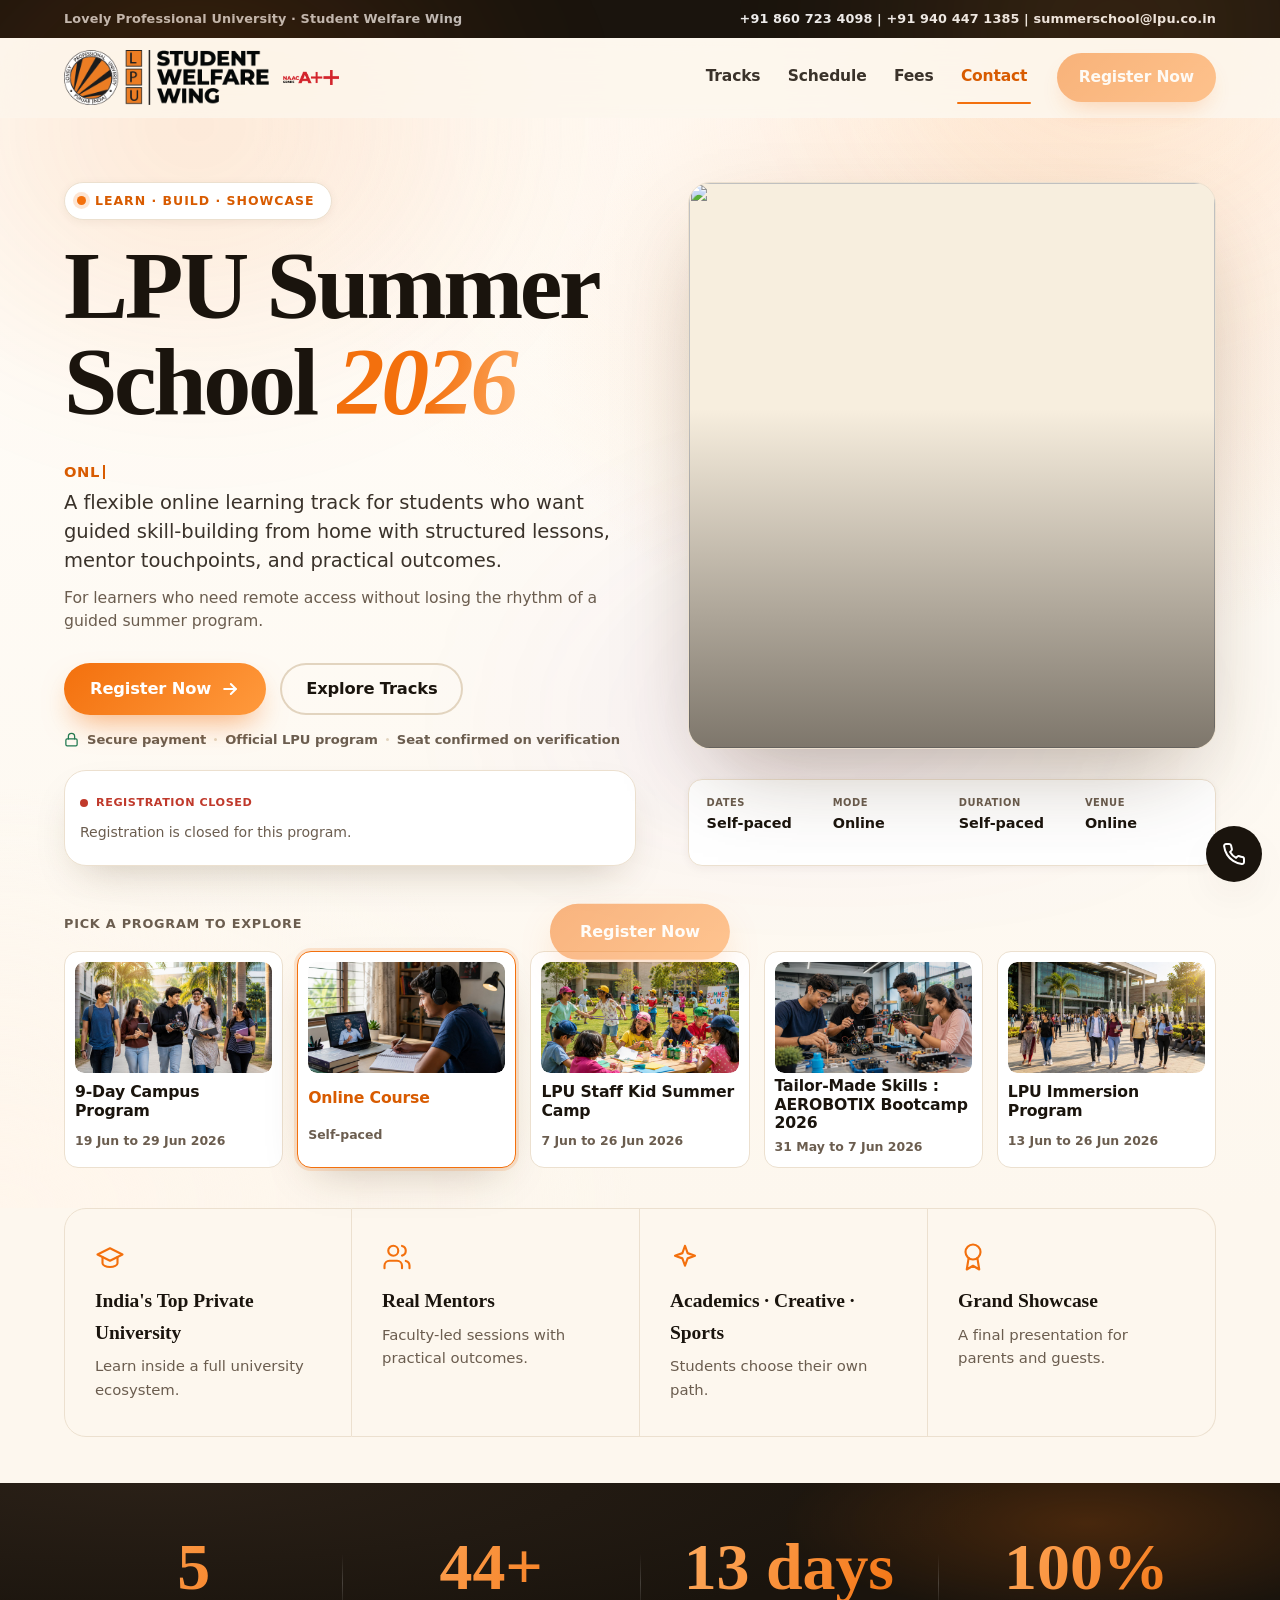
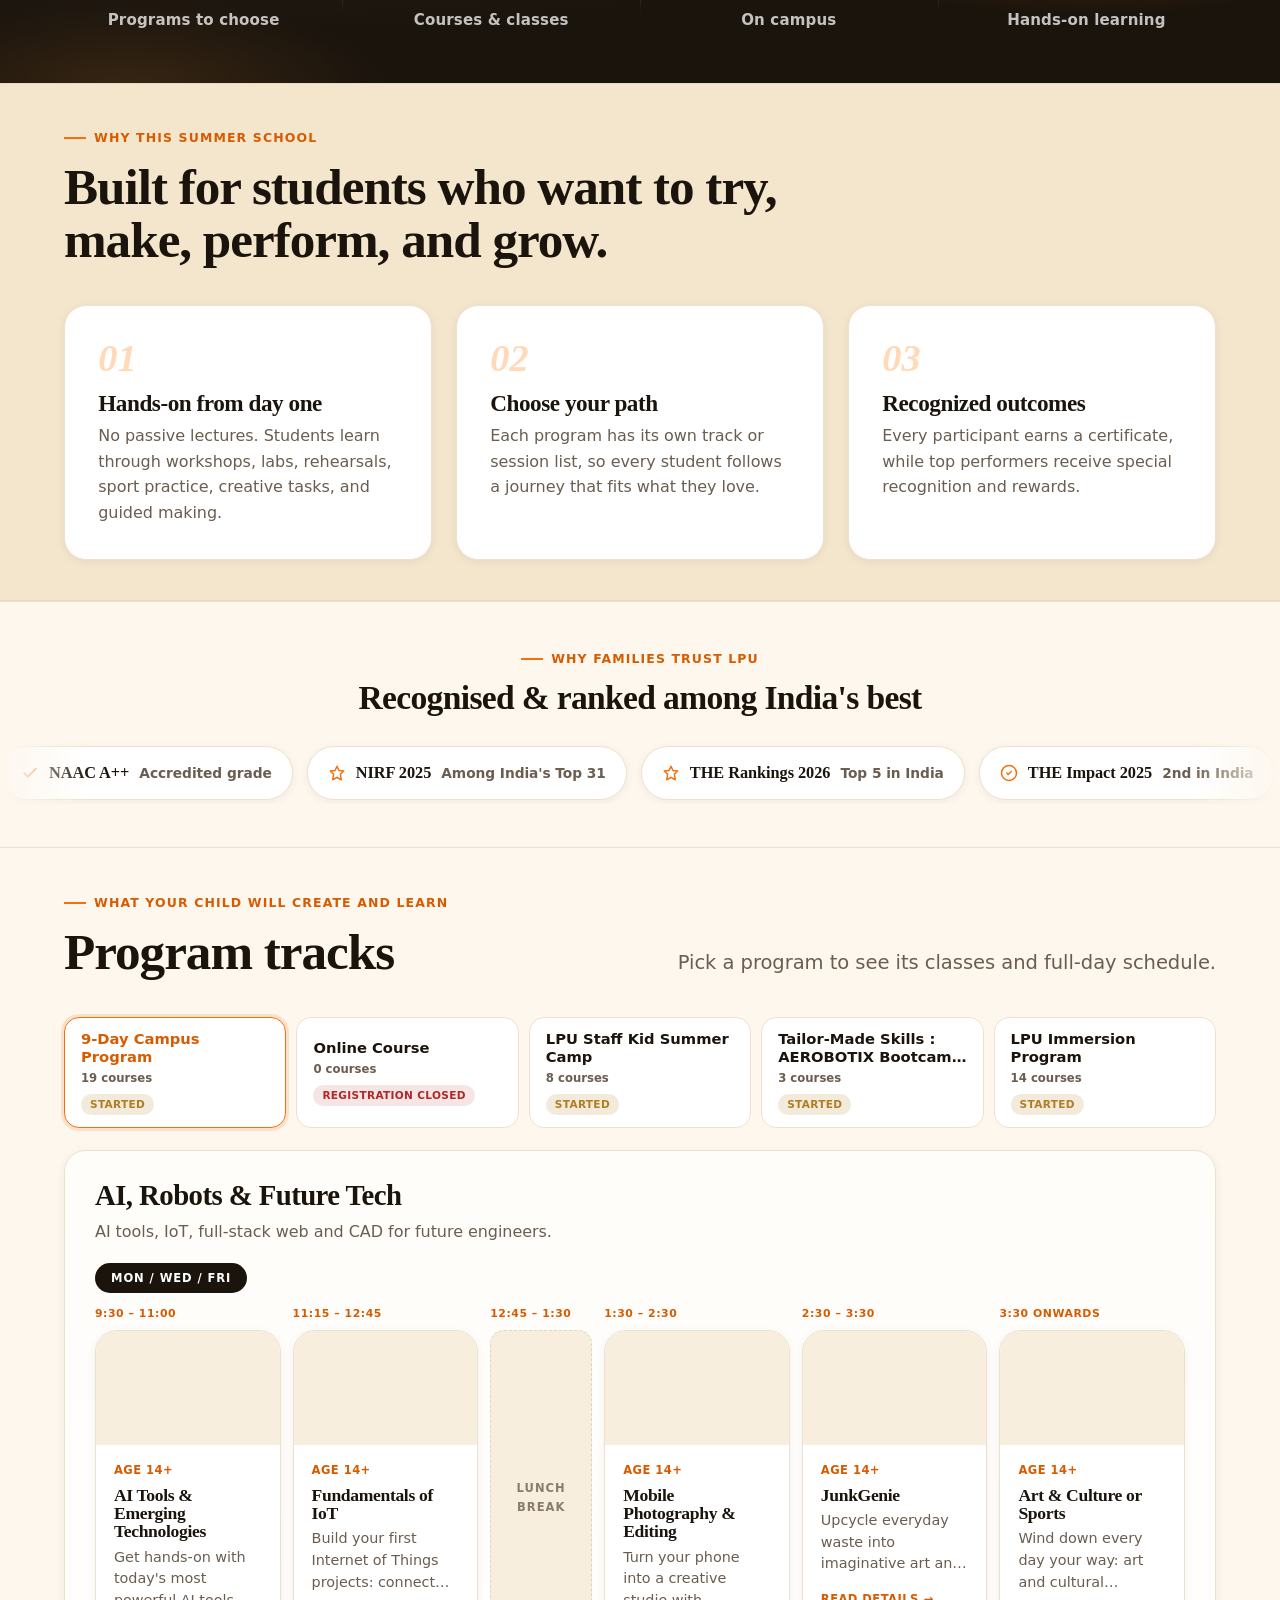
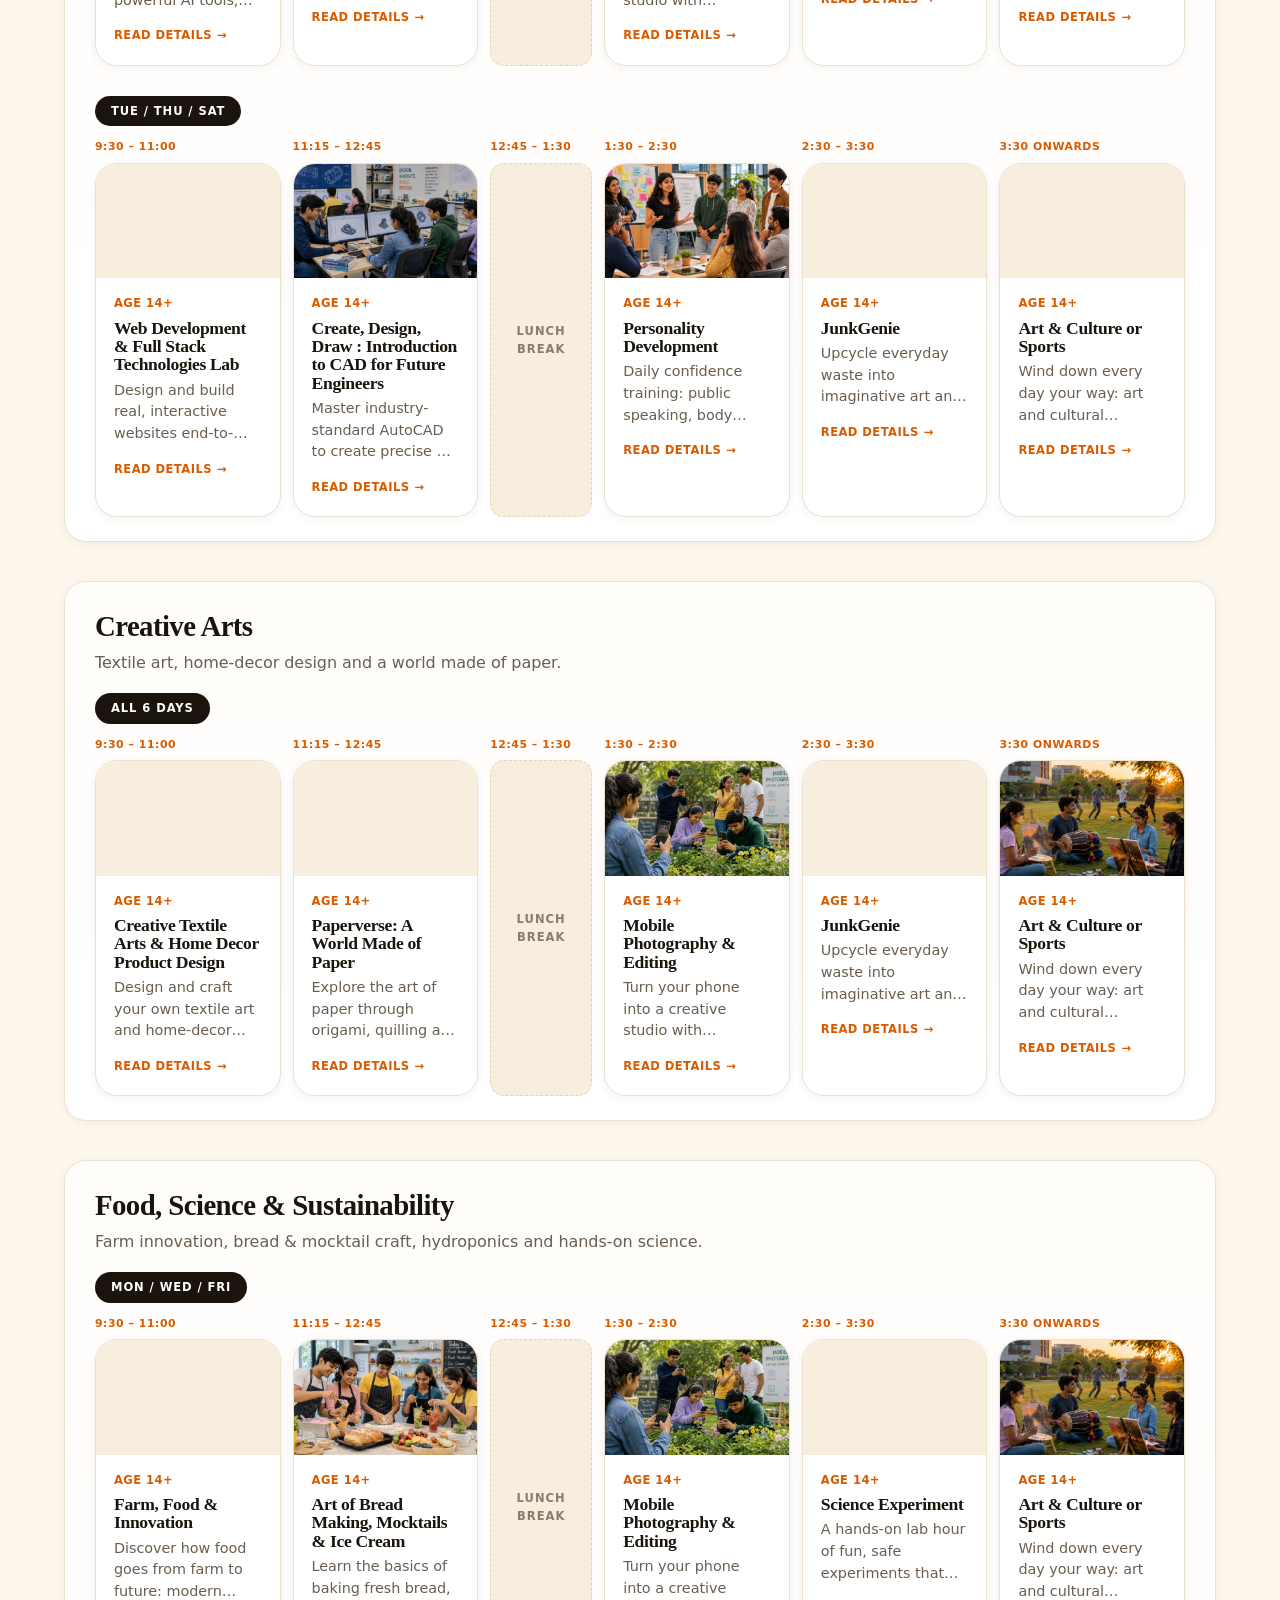
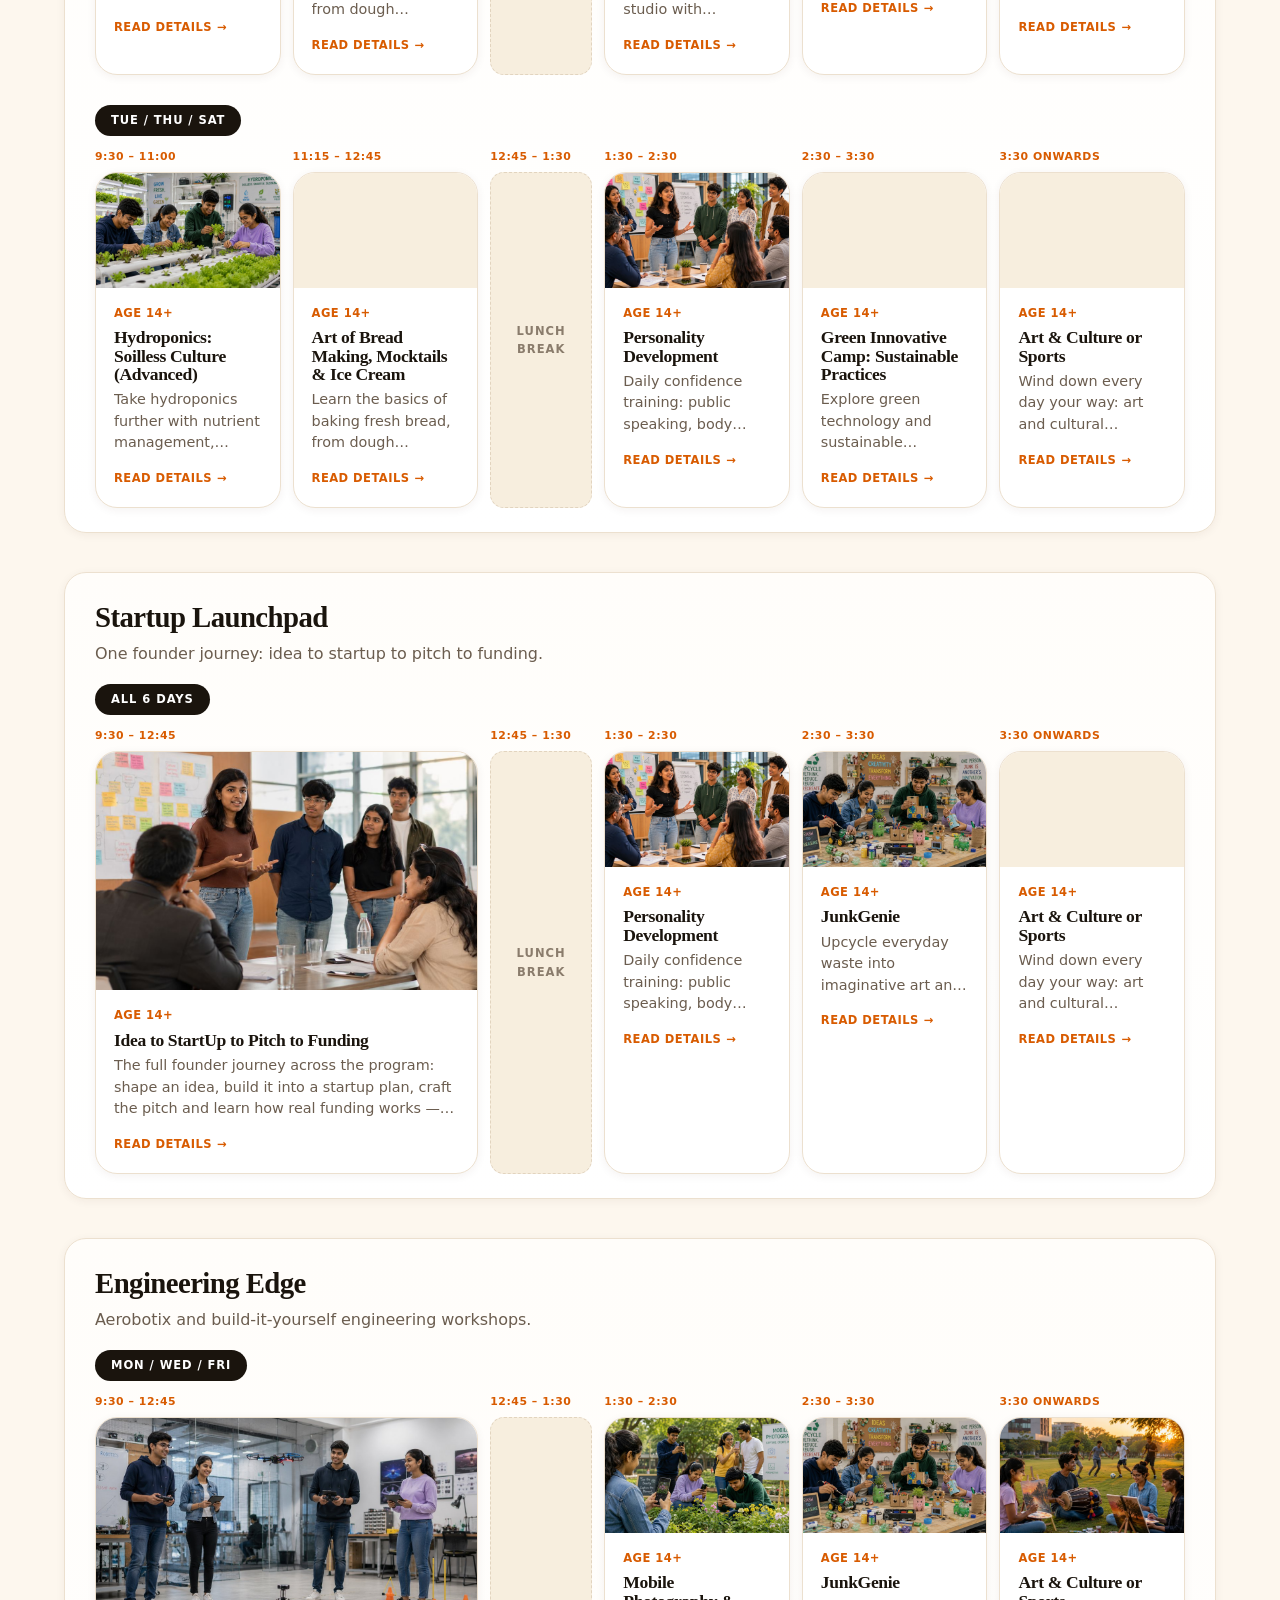
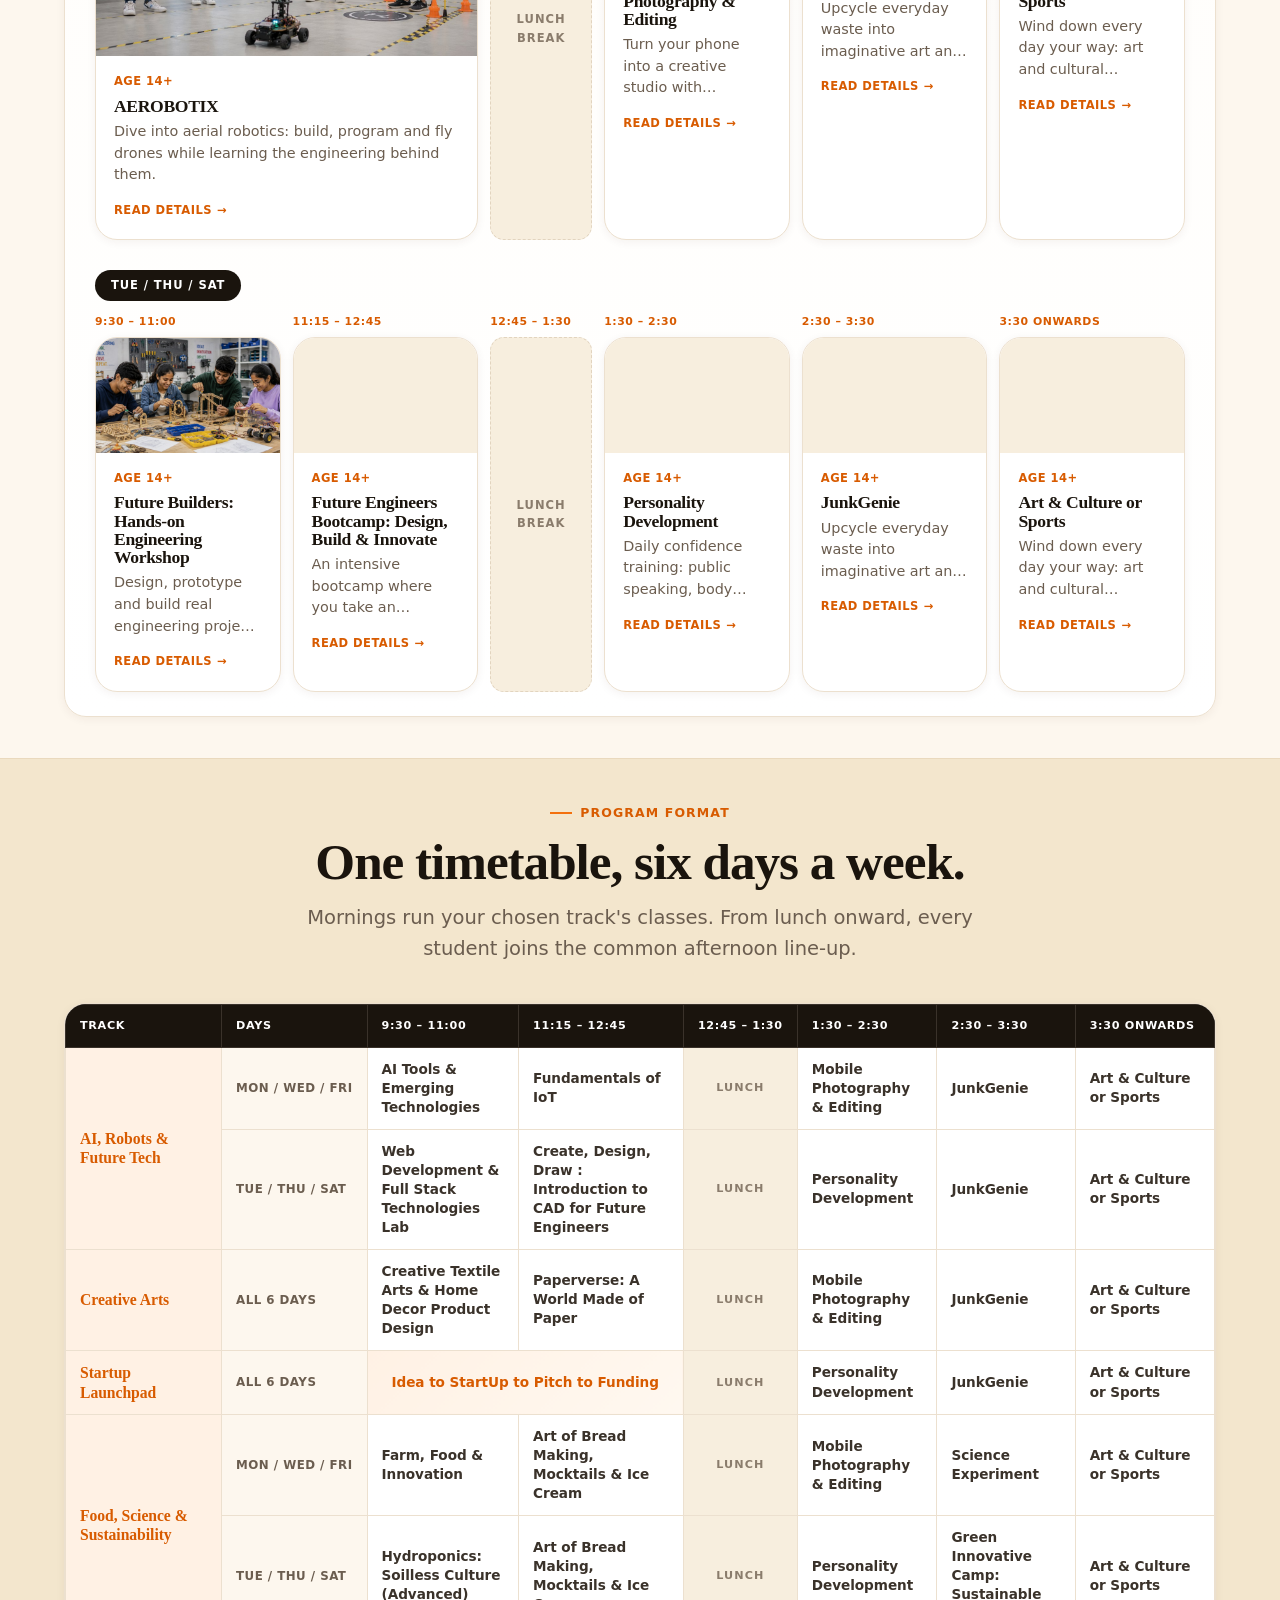
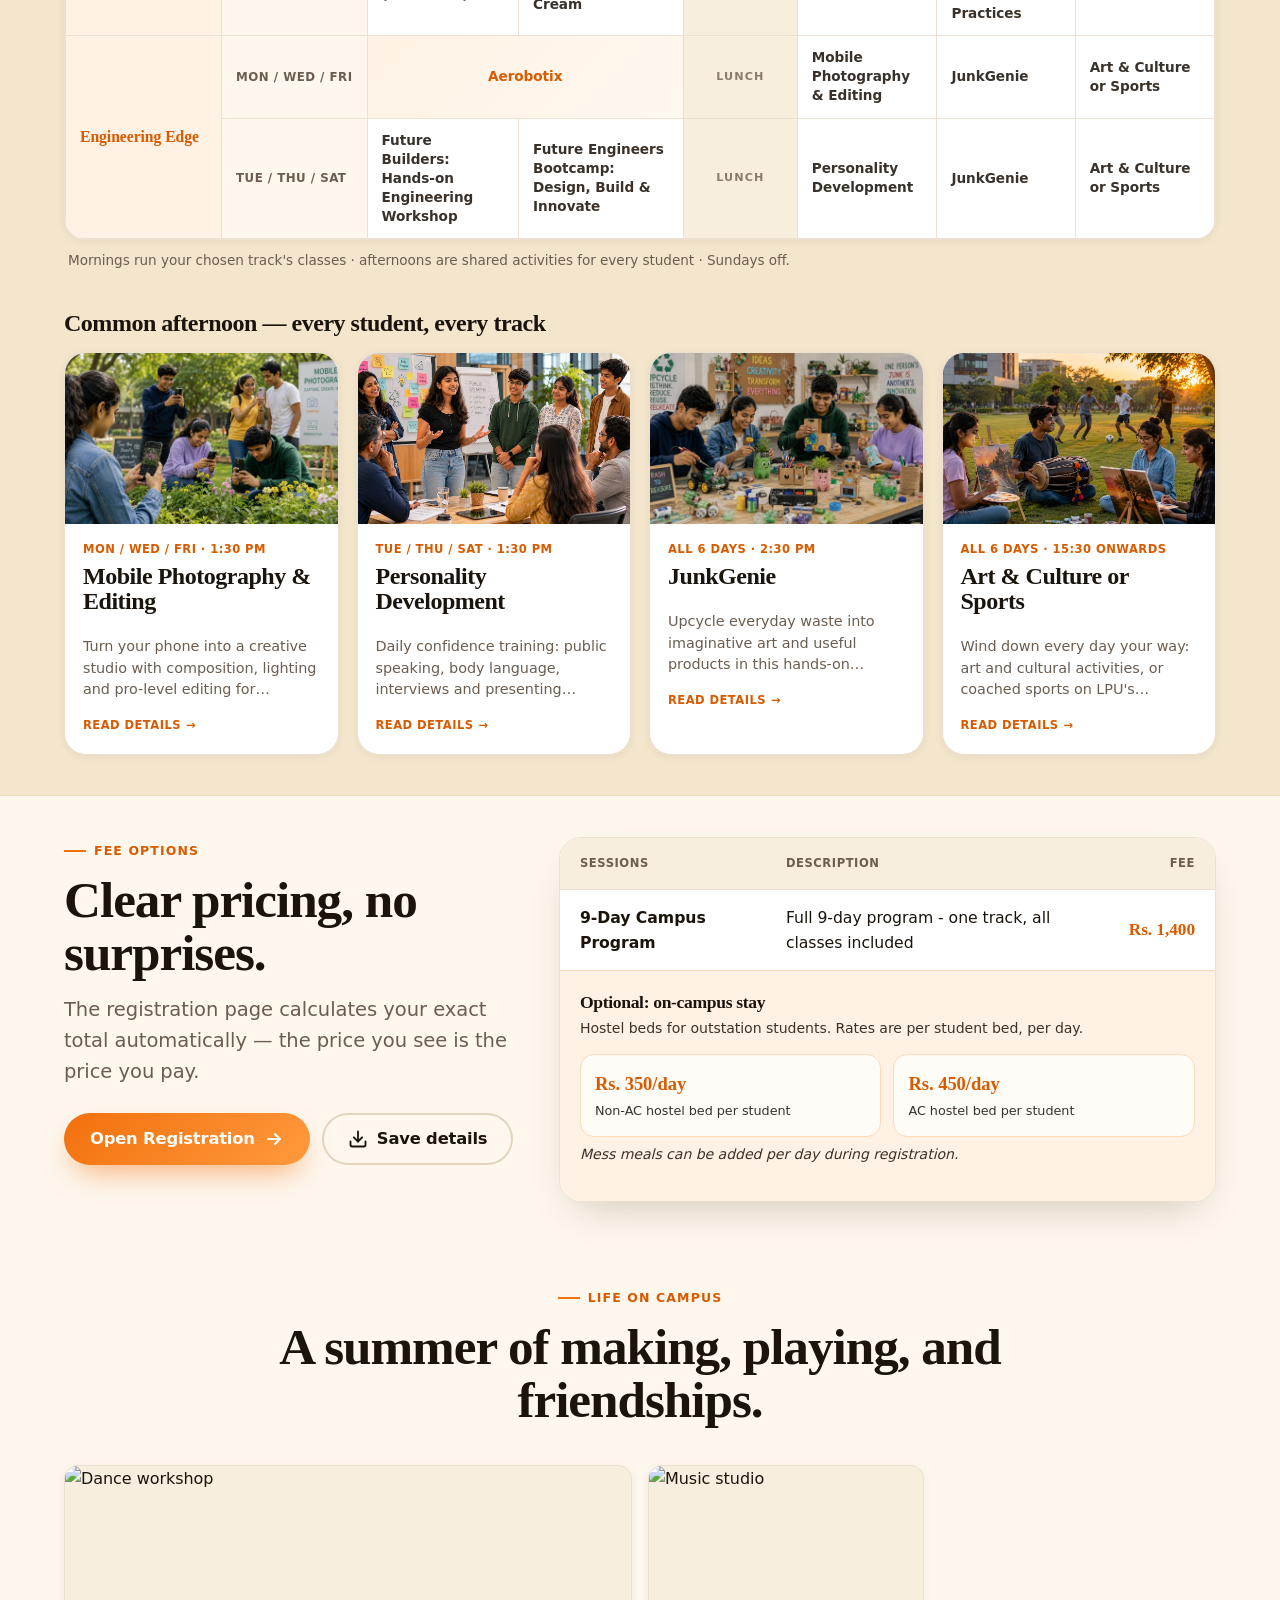
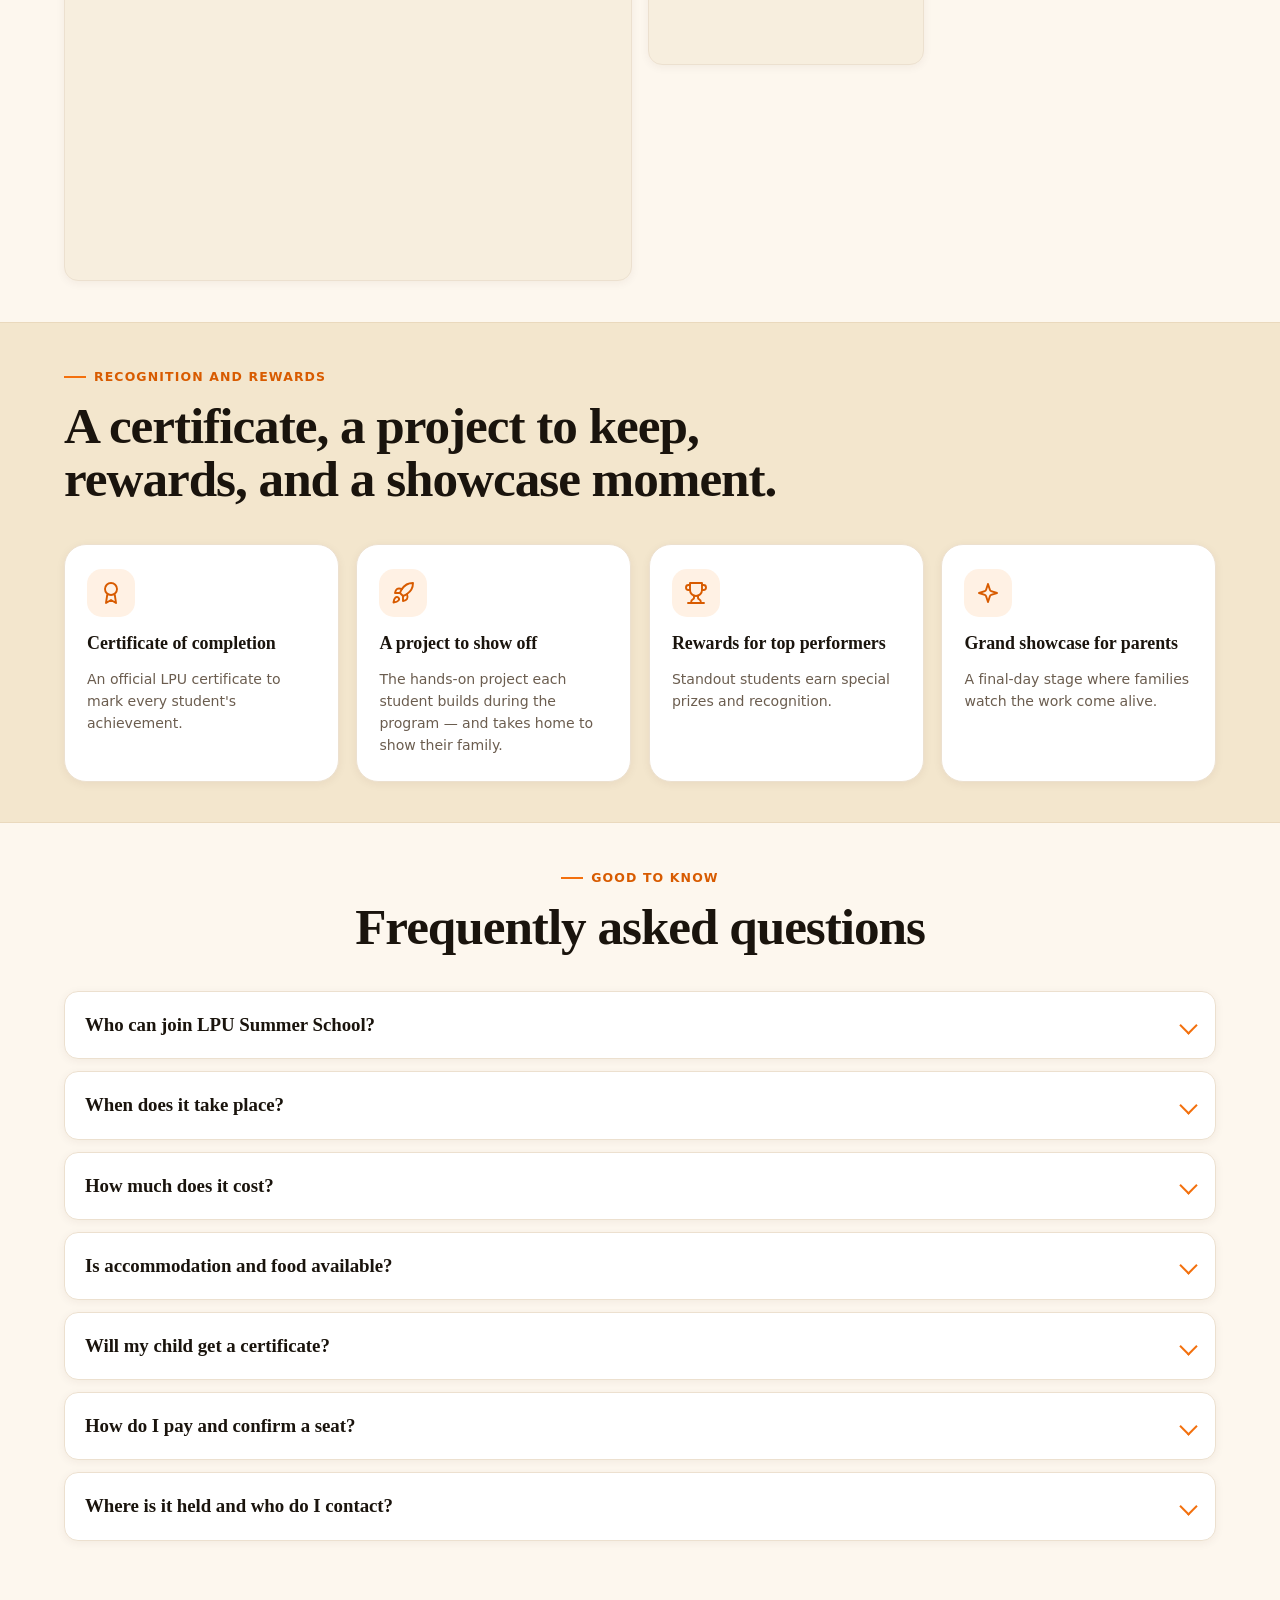
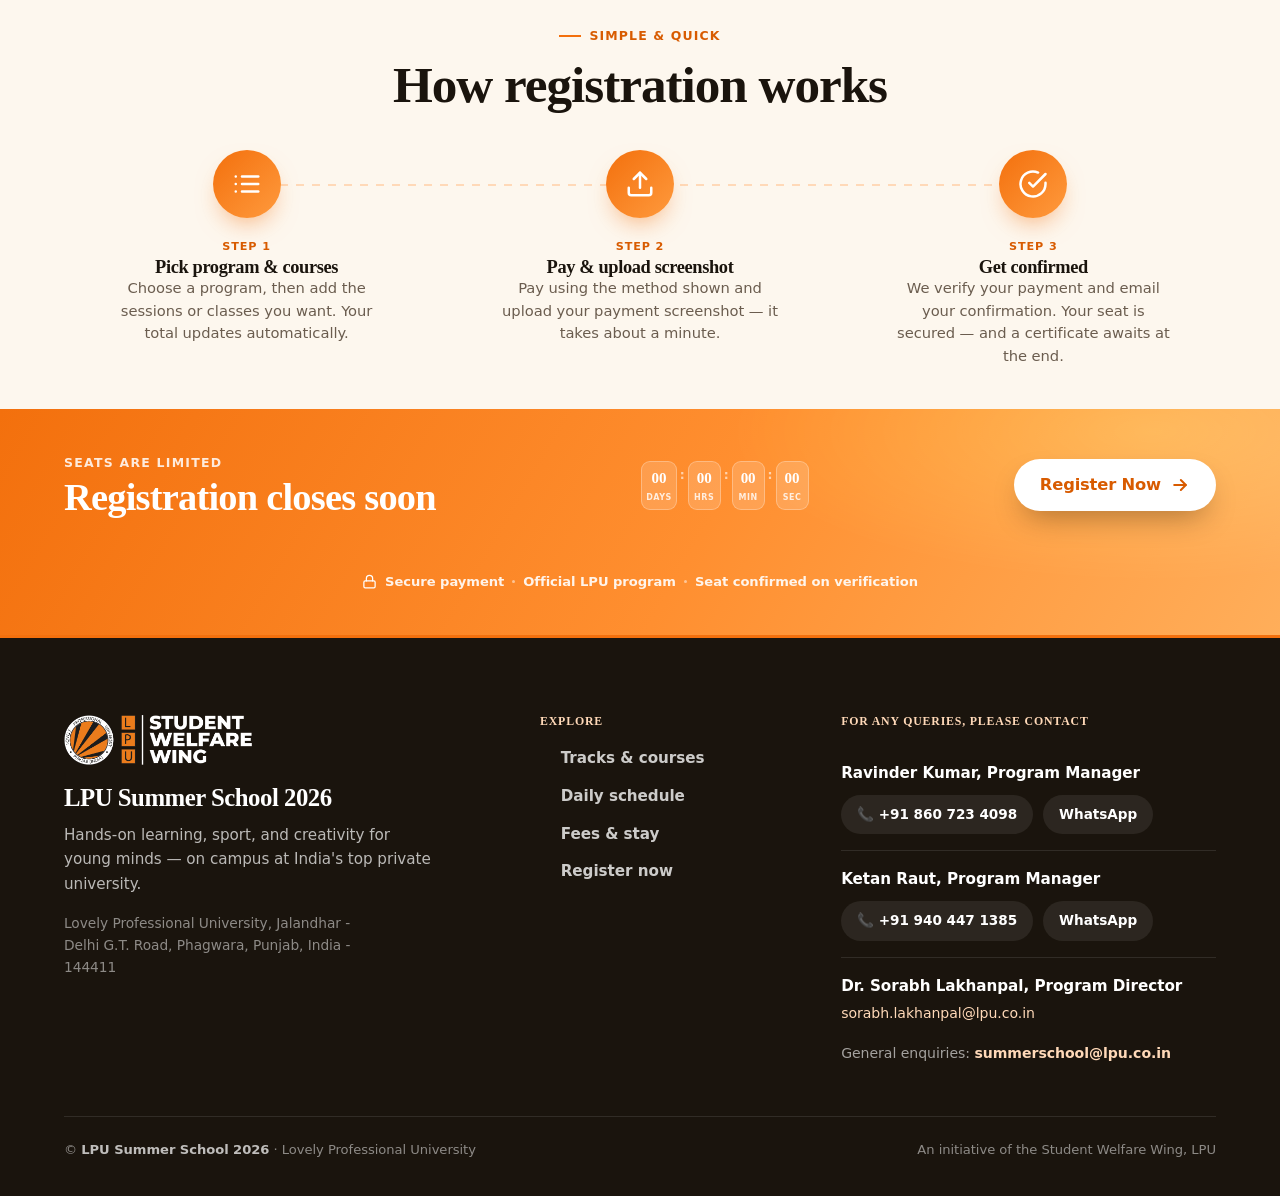
==== commit e70ed2c9: "feat(age): show eligibility age up front (hero summary + registration track picker) - Hero program s" ====
--- a/index.html
+++ b/index.html
@@ -126,6 +126,7 @@
               <div><dt>Dates</dt><dd data-hero-meta="dates">20 Jun to 30 Jun 2026</dd></div>
               <div><dt>Mode</dt><dd data-hero-meta="mode">On Campus</dd></div>
               <div><dt>Duration</dt><dd data-hero-meta="duration">9 days</dd></div>
+              <div data-hero-ages-row><dt>Ages</dt><dd data-hero-meta="ages">14+</dd></div>
               <div><dt>Venue</dt><dd data-hero-meta="location">LPU Campus, Phagwara</dd></div>
             </dl>
 
--- a/styles.css
+++ b/styles.css
@@ -972,6 +972,8 @@
 .track-option.invalid { border-color: #c0392b; }
 .track-option-head strong { display: block; font-family: var(--font-display); font-size: 1.12rem; color: var(--ink); }
 .track-option-head small { display: block; margin-top: 2px; color: var(--muted); font-size: 0.86rem; }
+.track-option-title { display: flex; align-items: center; gap: 8px; flex-wrap: wrap; }
+.track-age-badge { display: inline-block; padding: 2px 9px; border-radius: 999px; background: var(--orange-wash); color: var(--orange-dark); font-size: 0.7rem; font-weight: 800; letter-spacing: 0.04em; border: 1px solid var(--orange-soft); white-space: nowrap; }
 .track-option-classes { display: block; margin-top: 12px; }
 /* mini-timetable inside each track option: day headers + aligned time/class rows */
 .track-sched { display: block; border: 1px solid var(--line); border-radius: var(--radius-sm); background: var(--surface); padding: 4px 0 8px; overflow: hidden; }
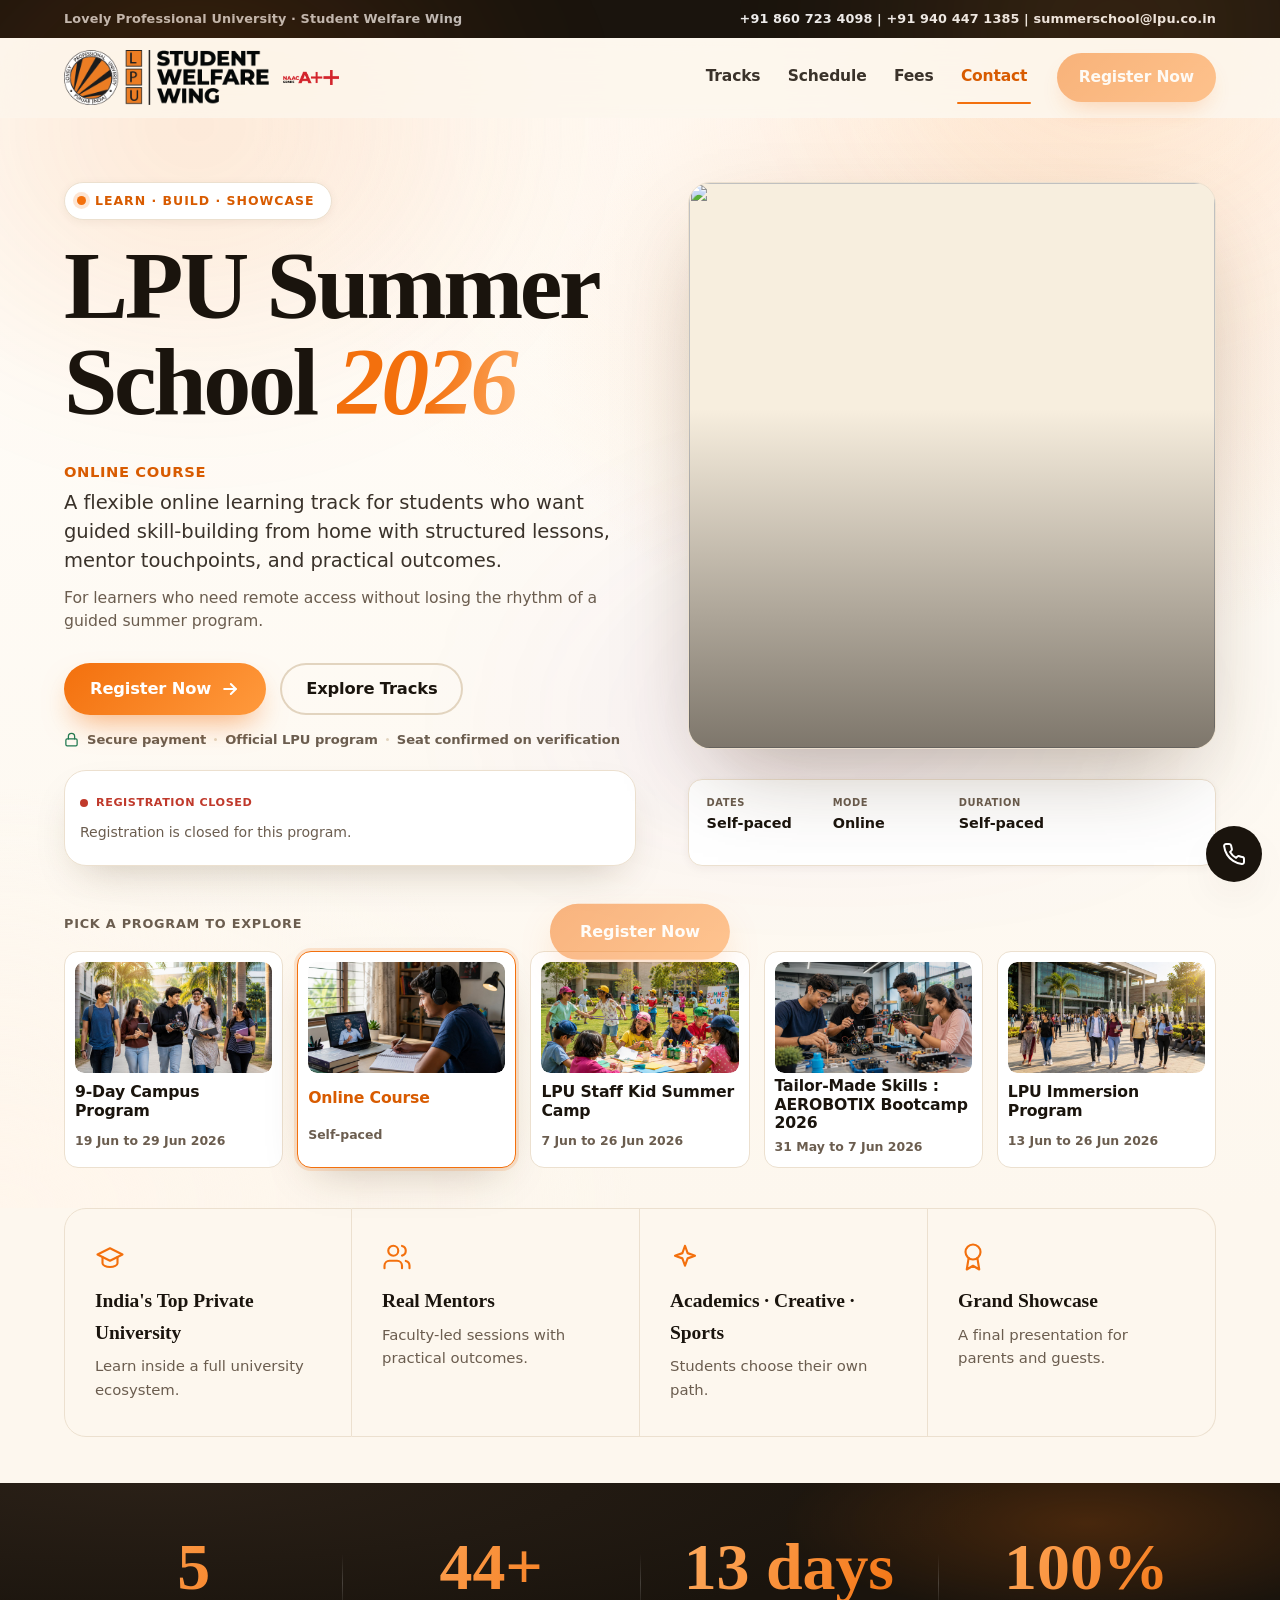
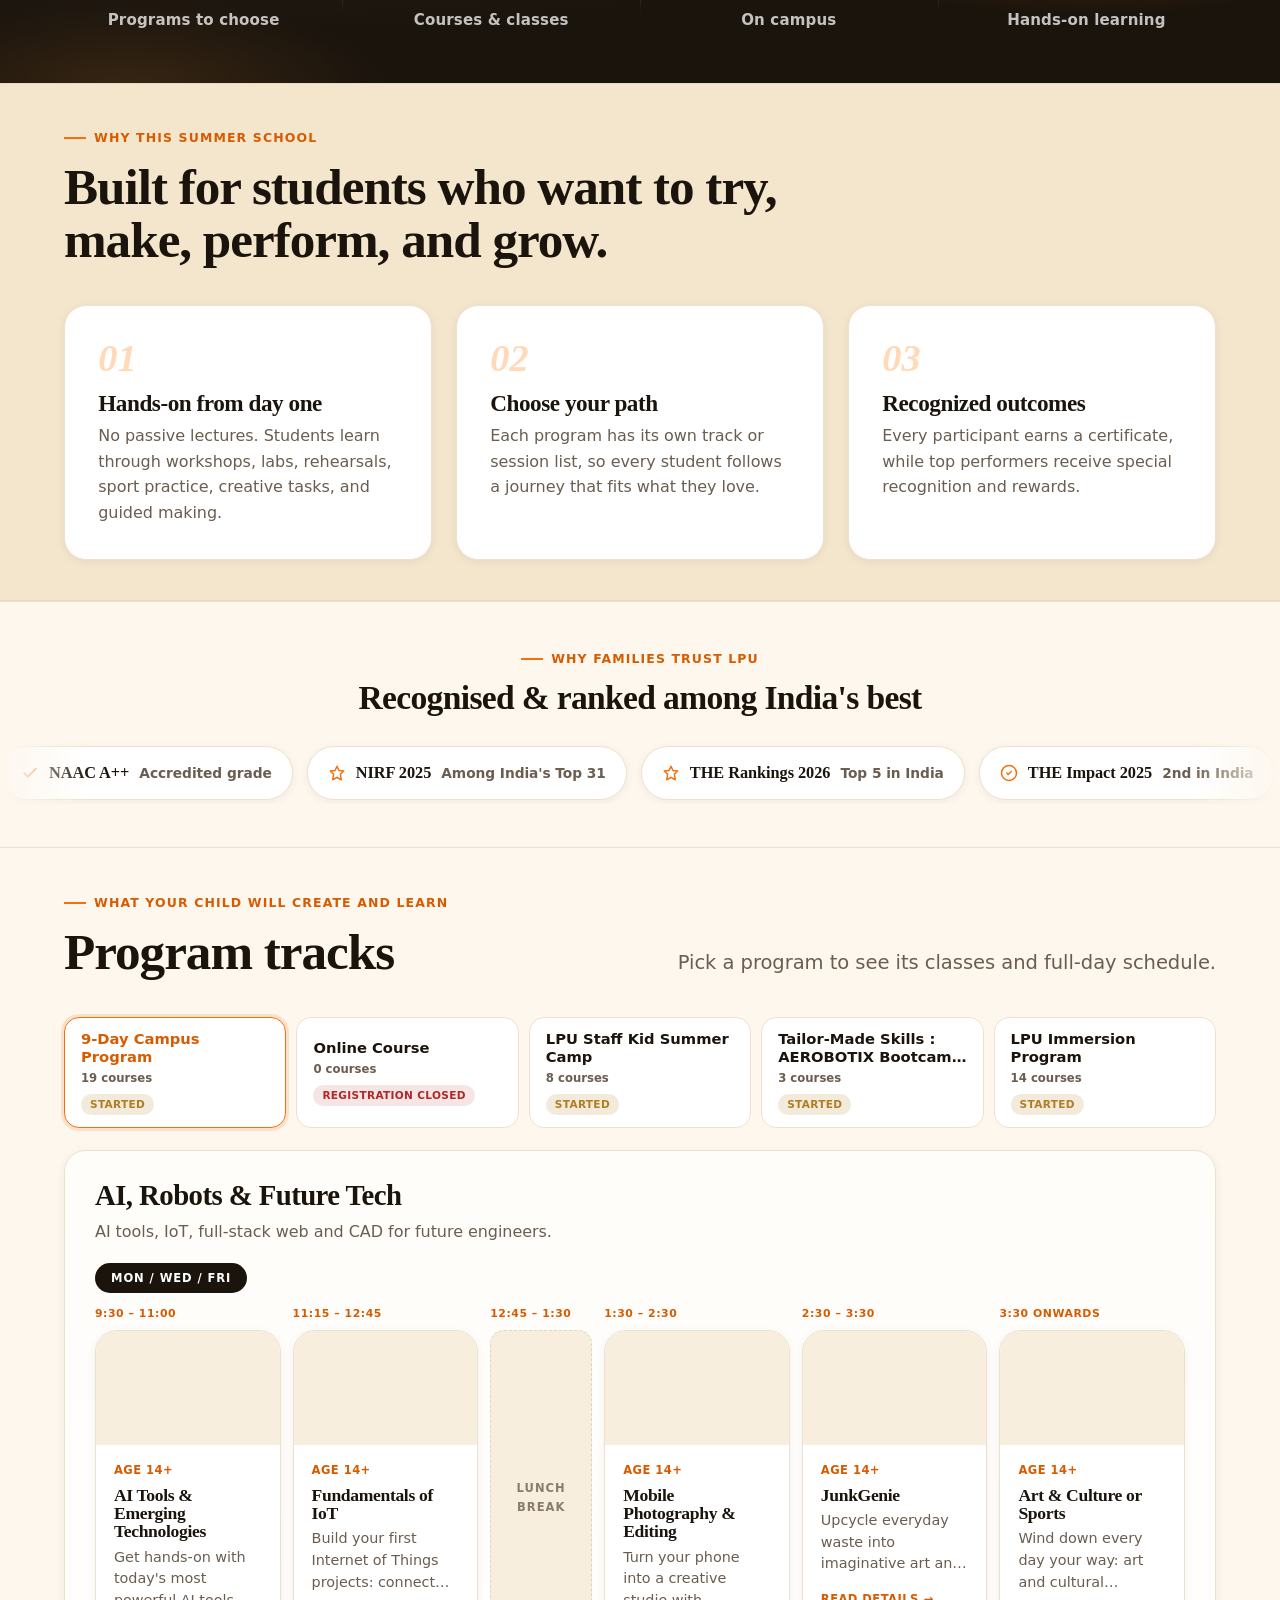
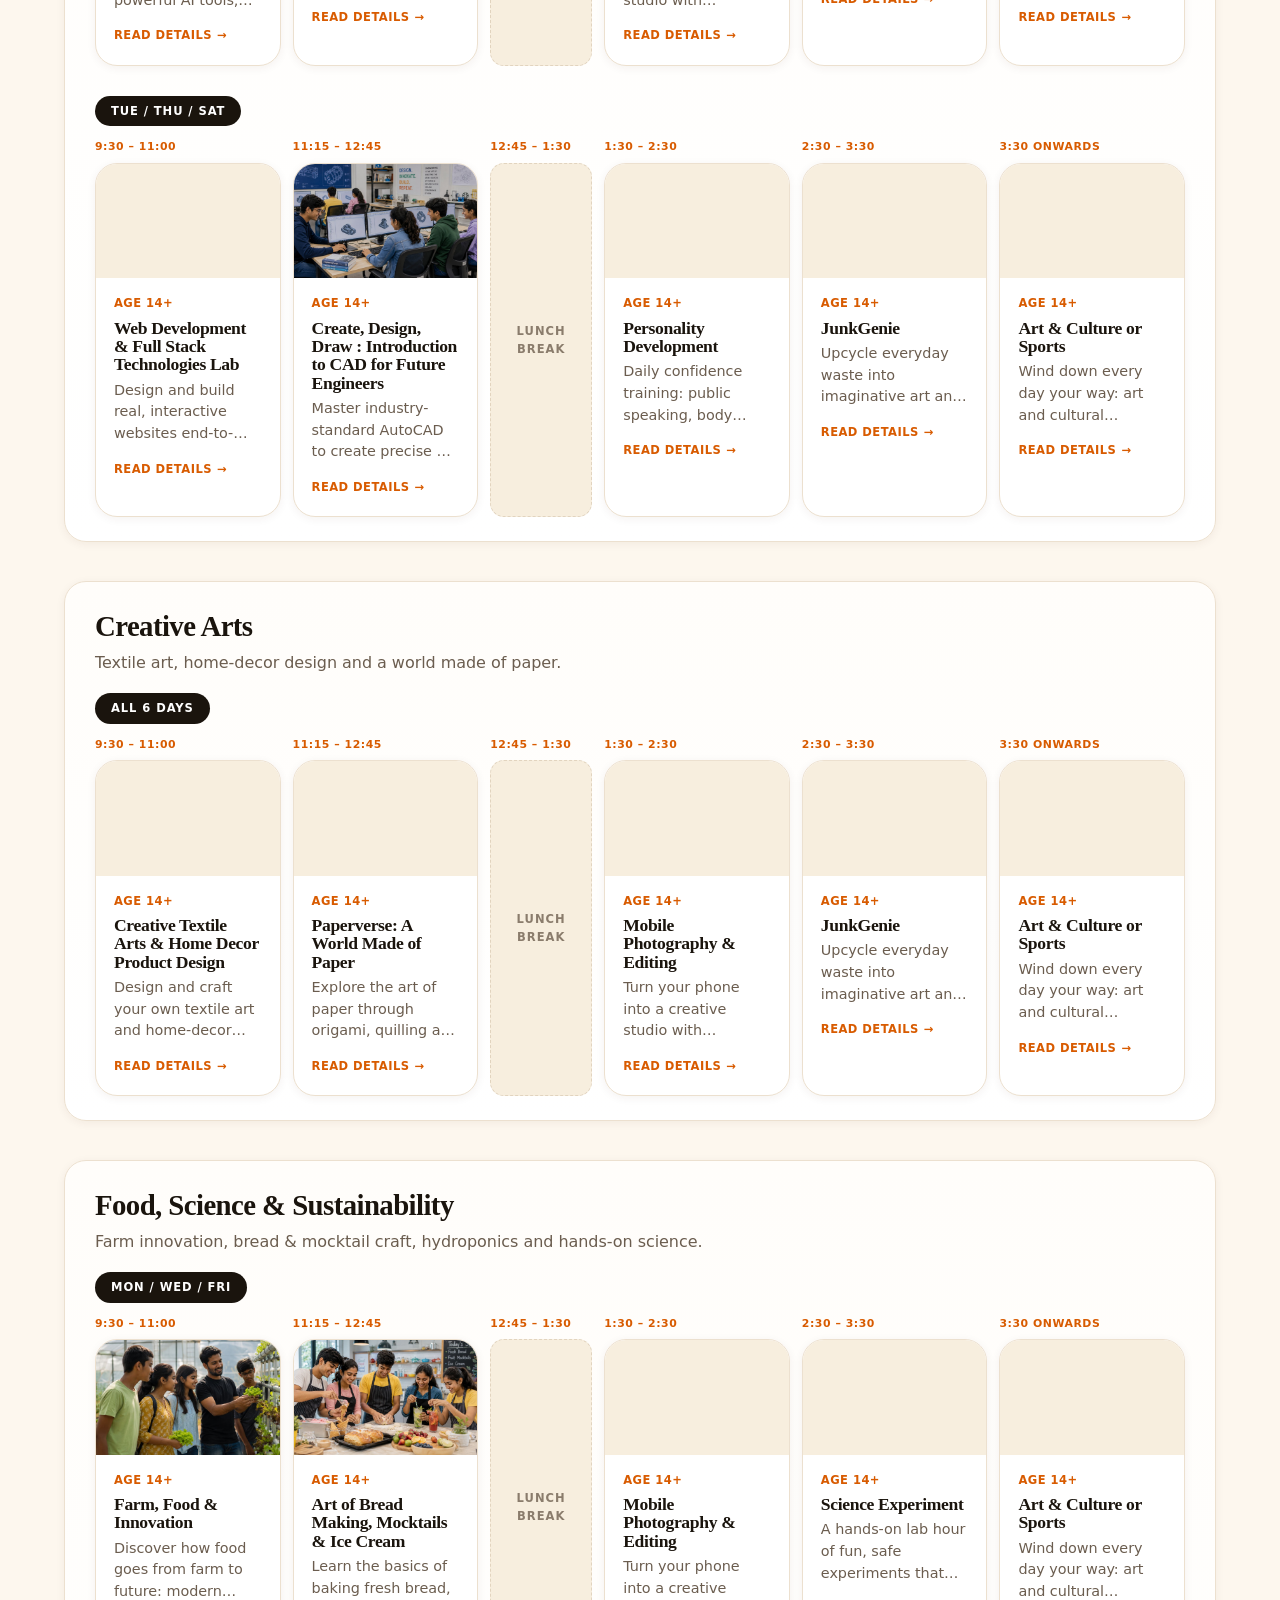
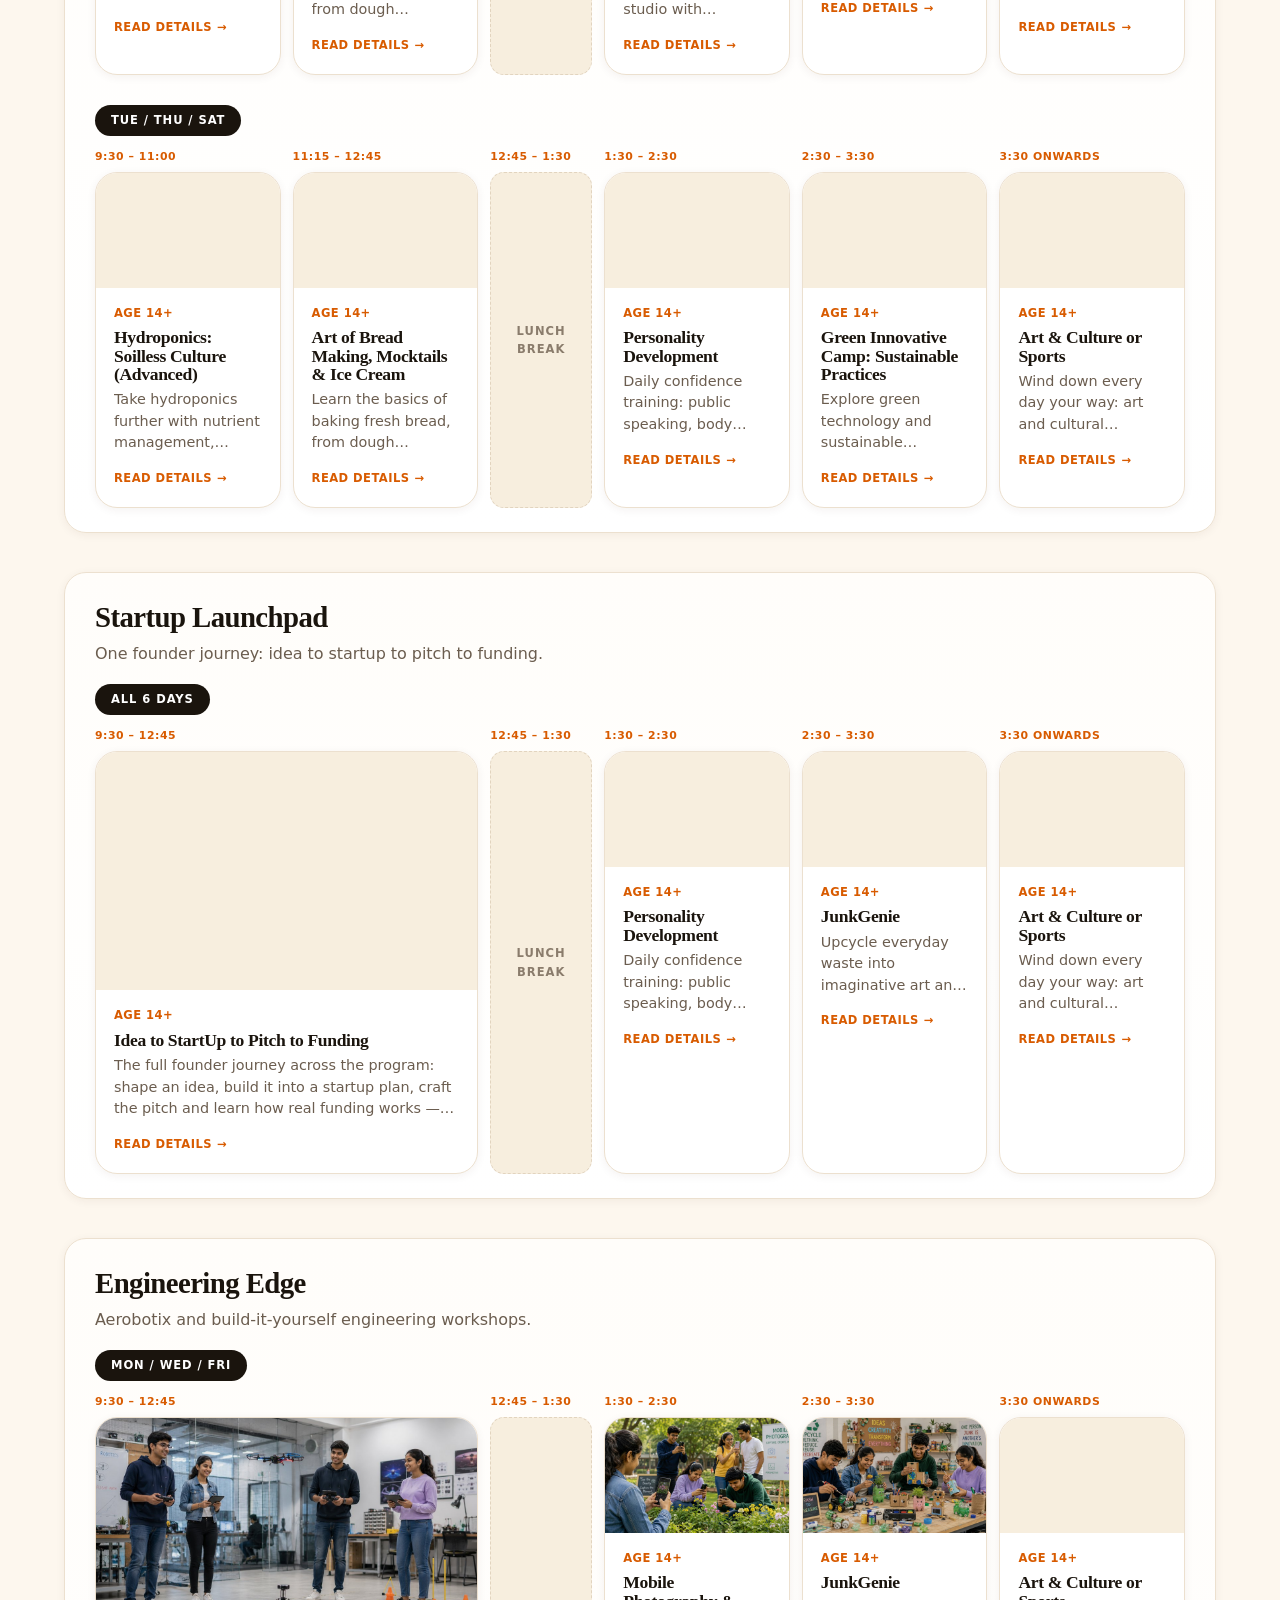
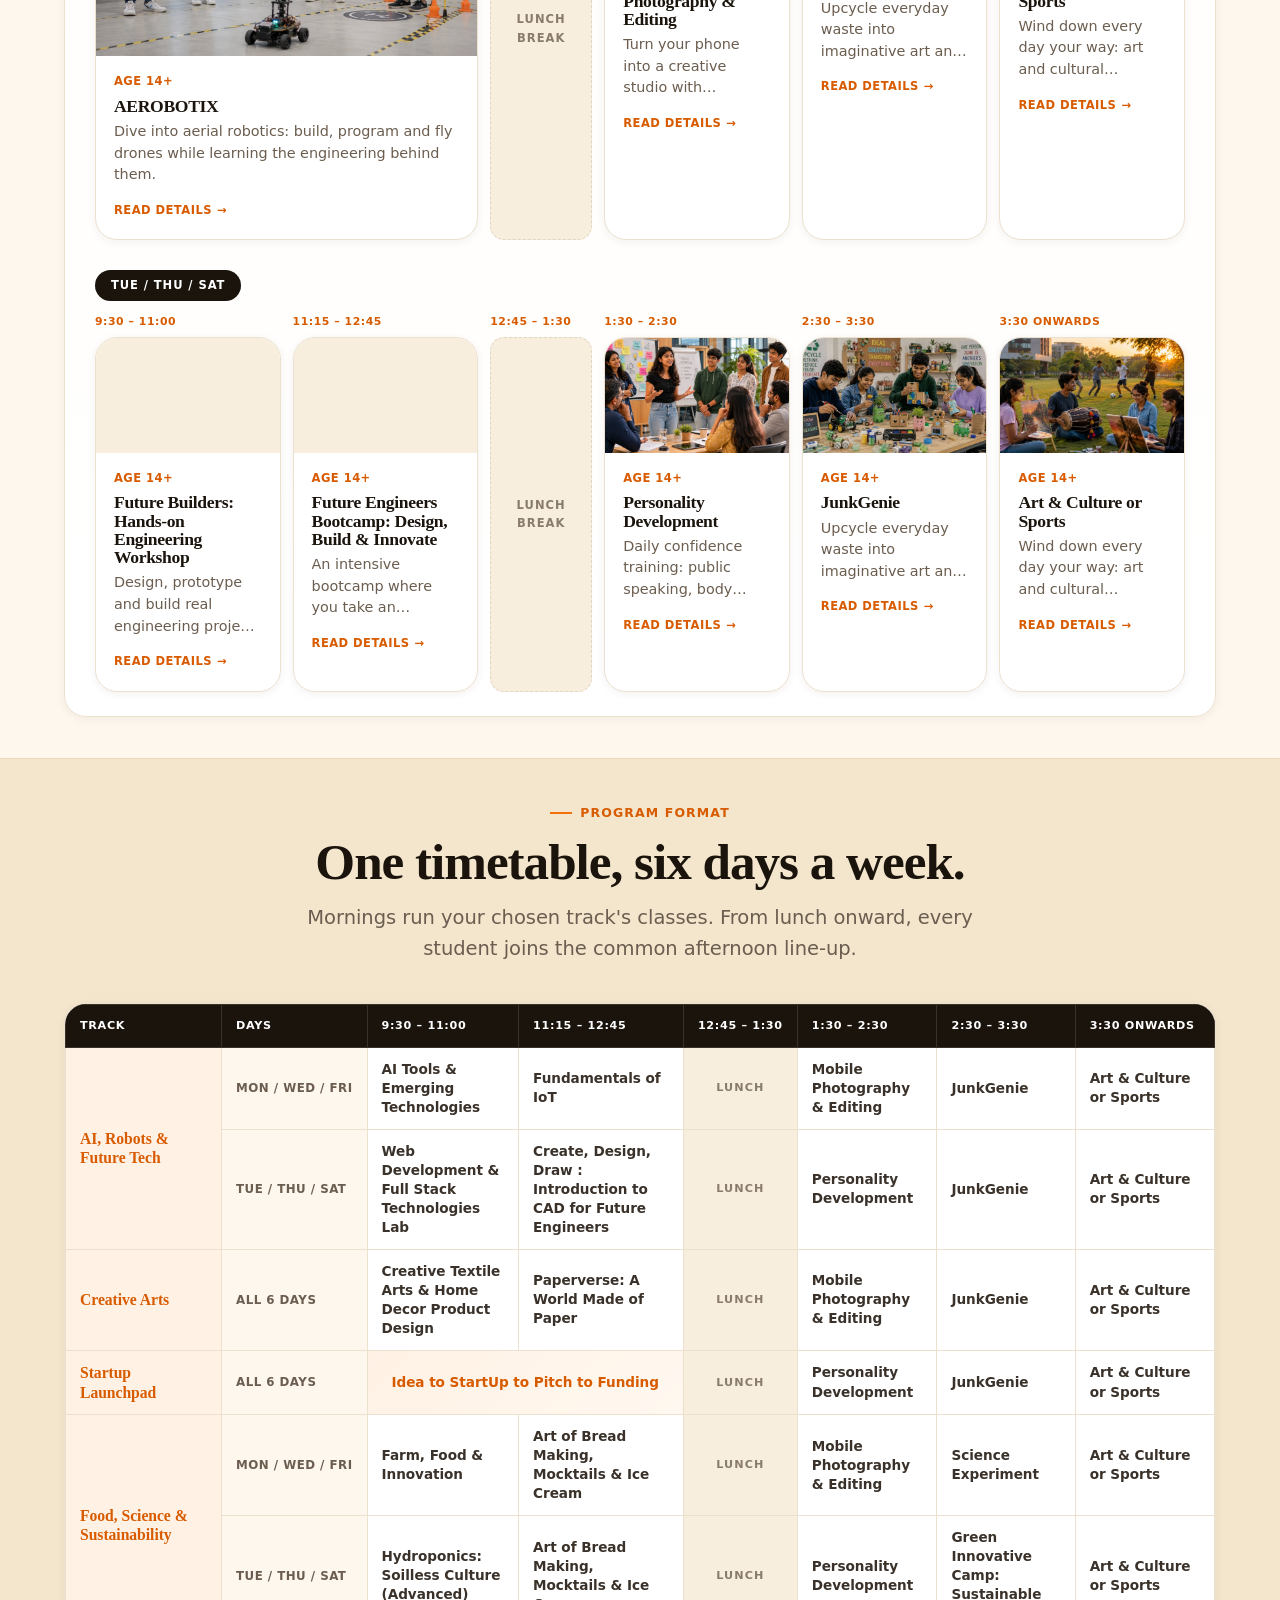
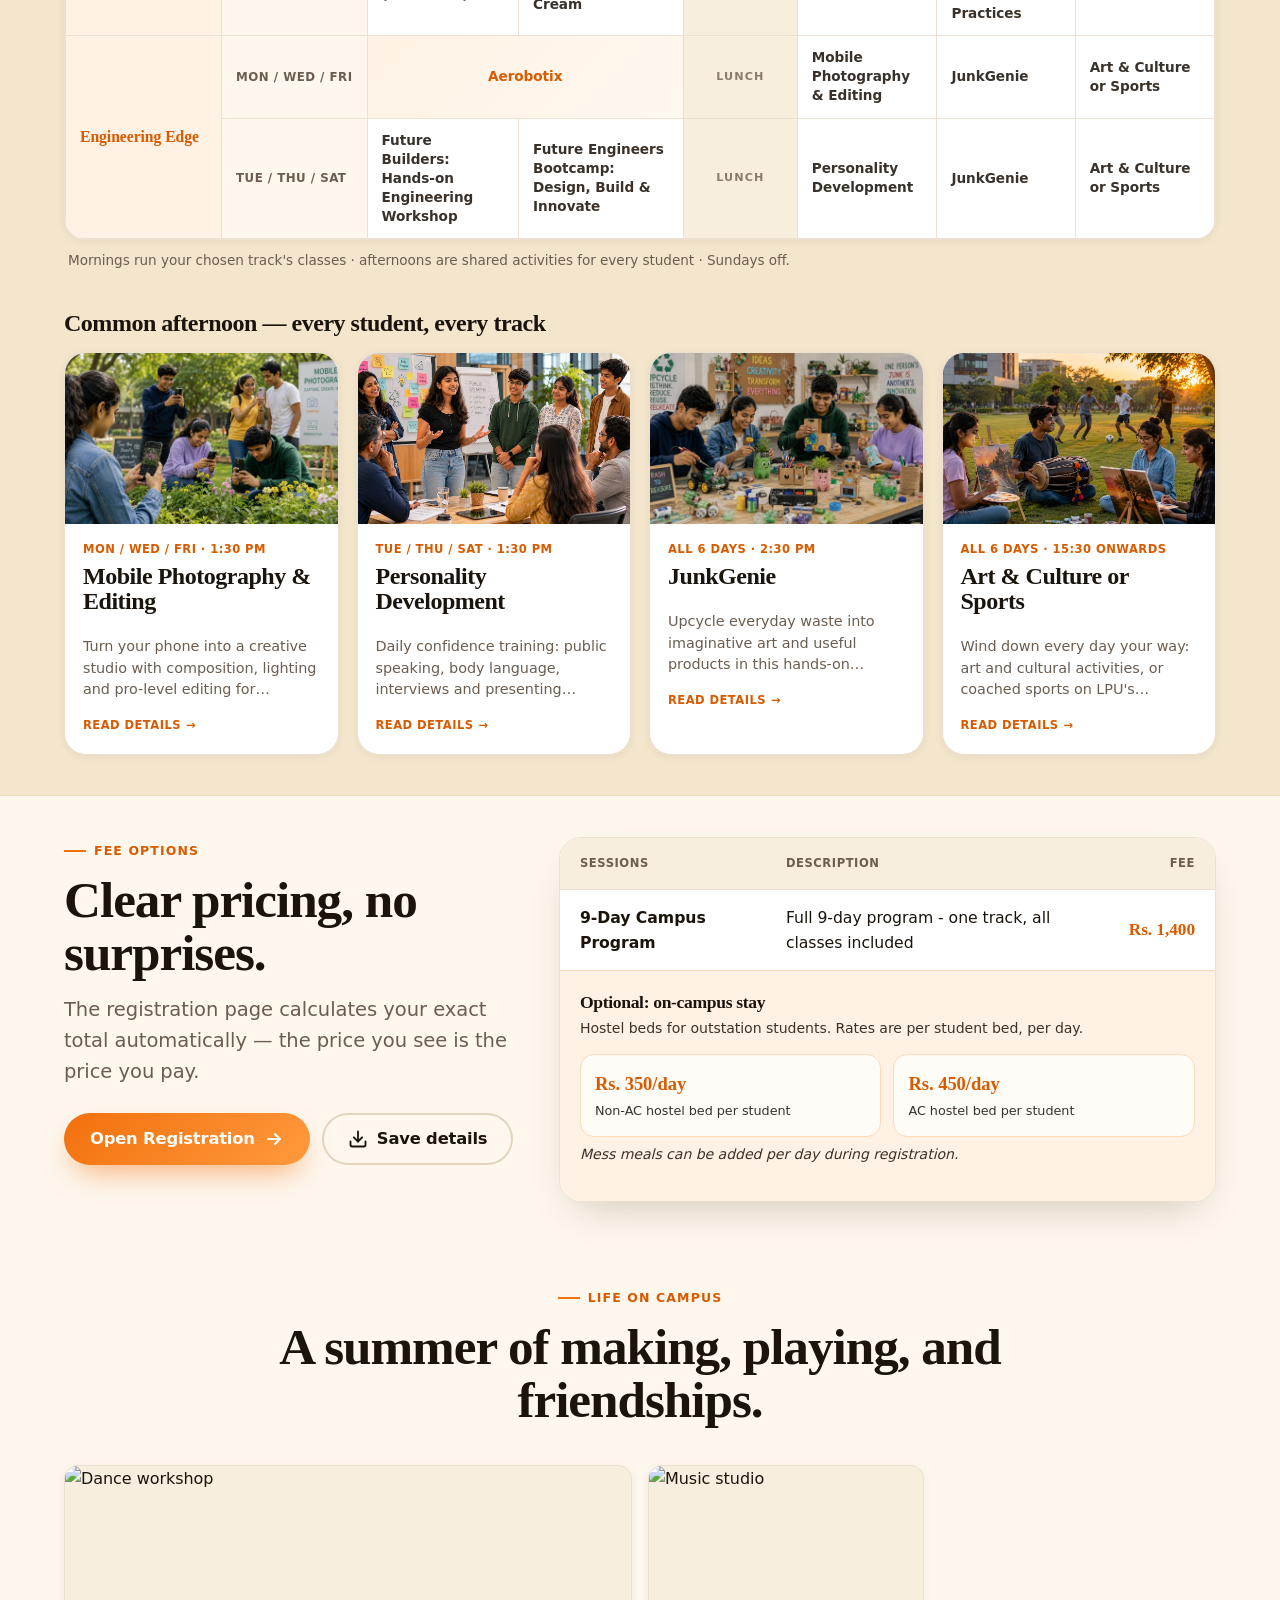
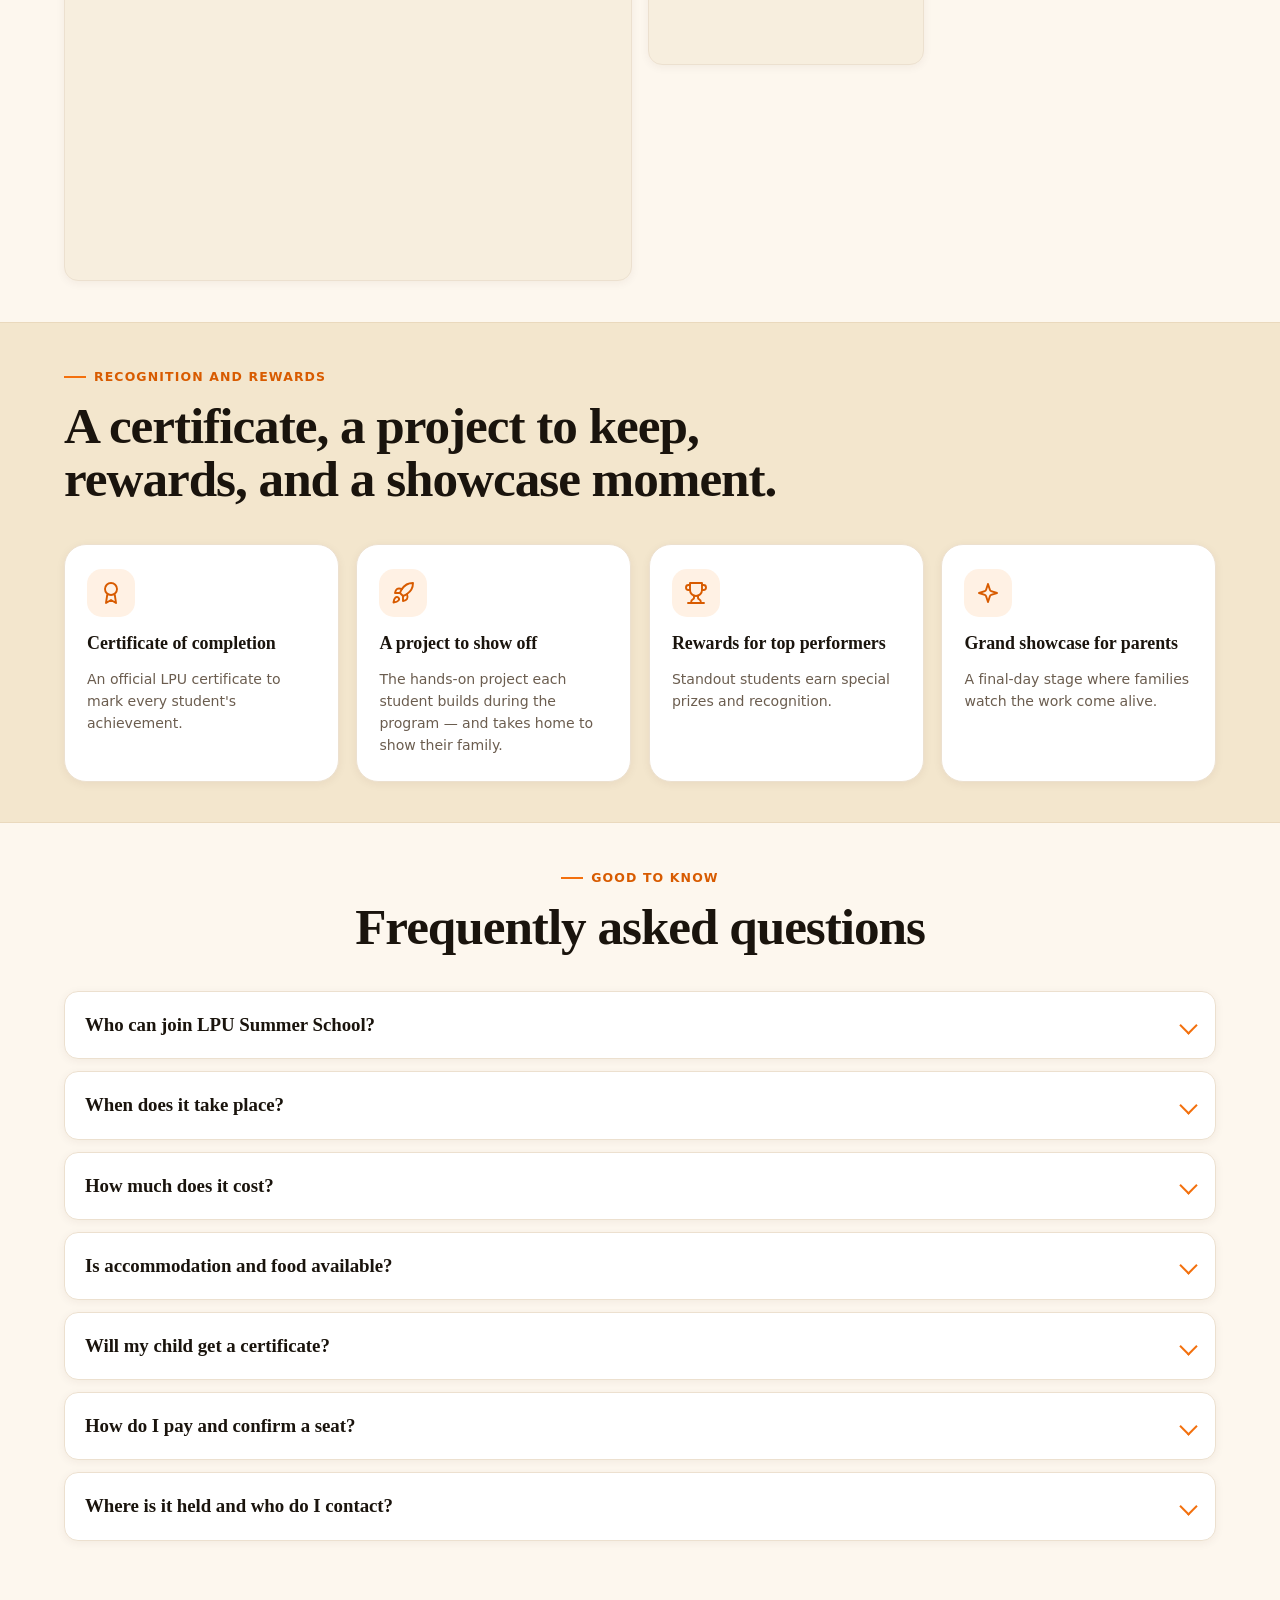
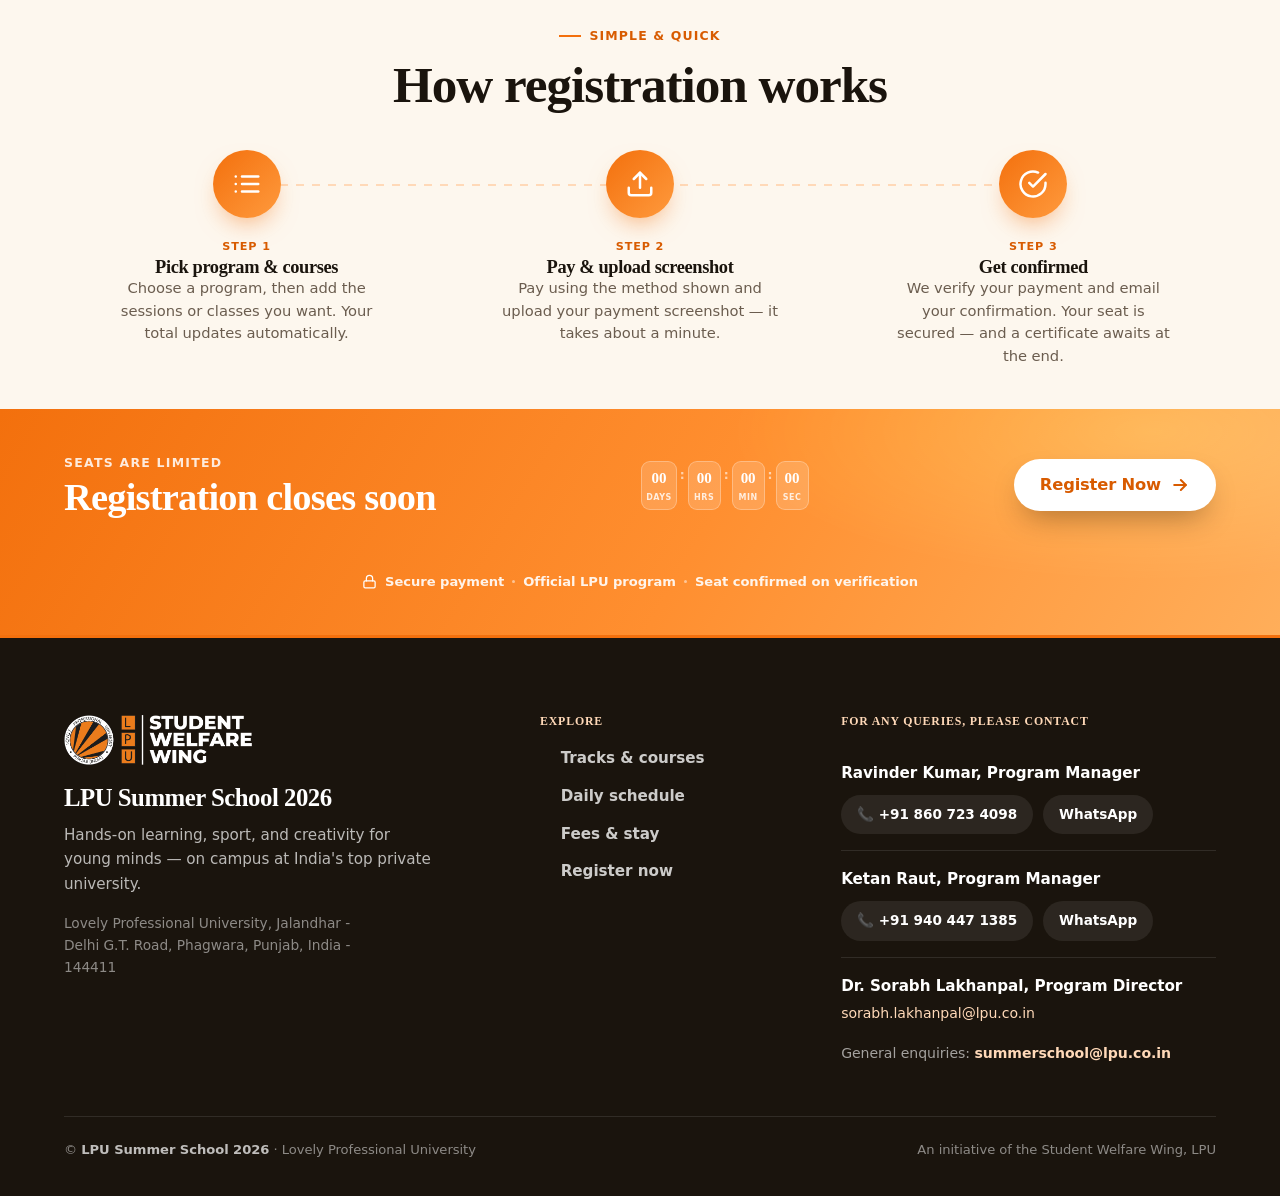
==== commit 30ec7b32: "feat(hero): drop Venue from the program summary, keep Dates/Mode/Duration/Ages Per request — the 4 r" ====
--- a/index.html
+++ b/index.html
@@ -127,7 +127,6 @@
               <div><dt>Mode</dt><dd data-hero-meta="mode">On Campus</dd></div>
               <div><dt>Duration</dt><dd data-hero-meta="duration">9 days</dd></div>
               <div data-hero-ages-row><dt>Ages</dt><dd data-hero-meta="ages">14+</dd></div>
-              <div><dt>Venue</dt><dd data-hero-meta="location">LPU Campus, Phagwara</dd></div>
             </dl>
 
             <div class="hero-gallery" aria-label="LPU Summer School highlights" data-hero-gallery>
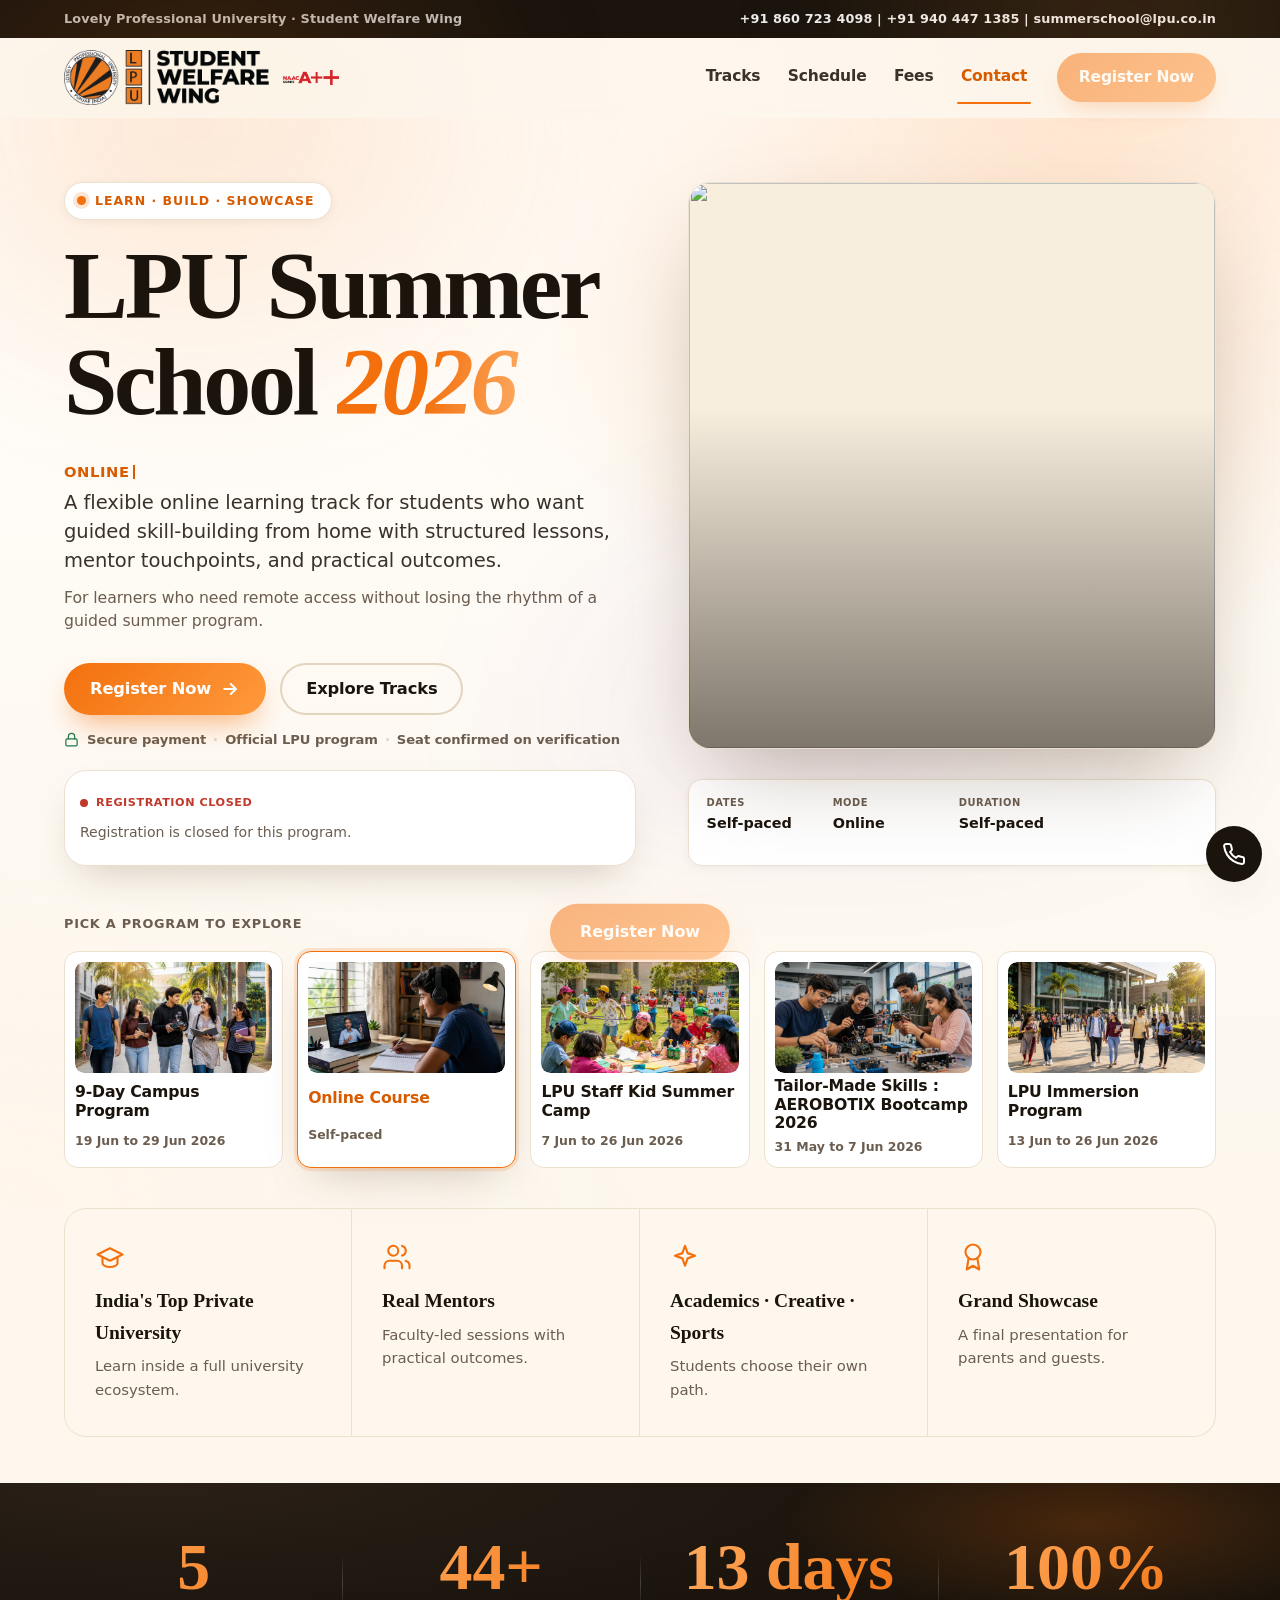
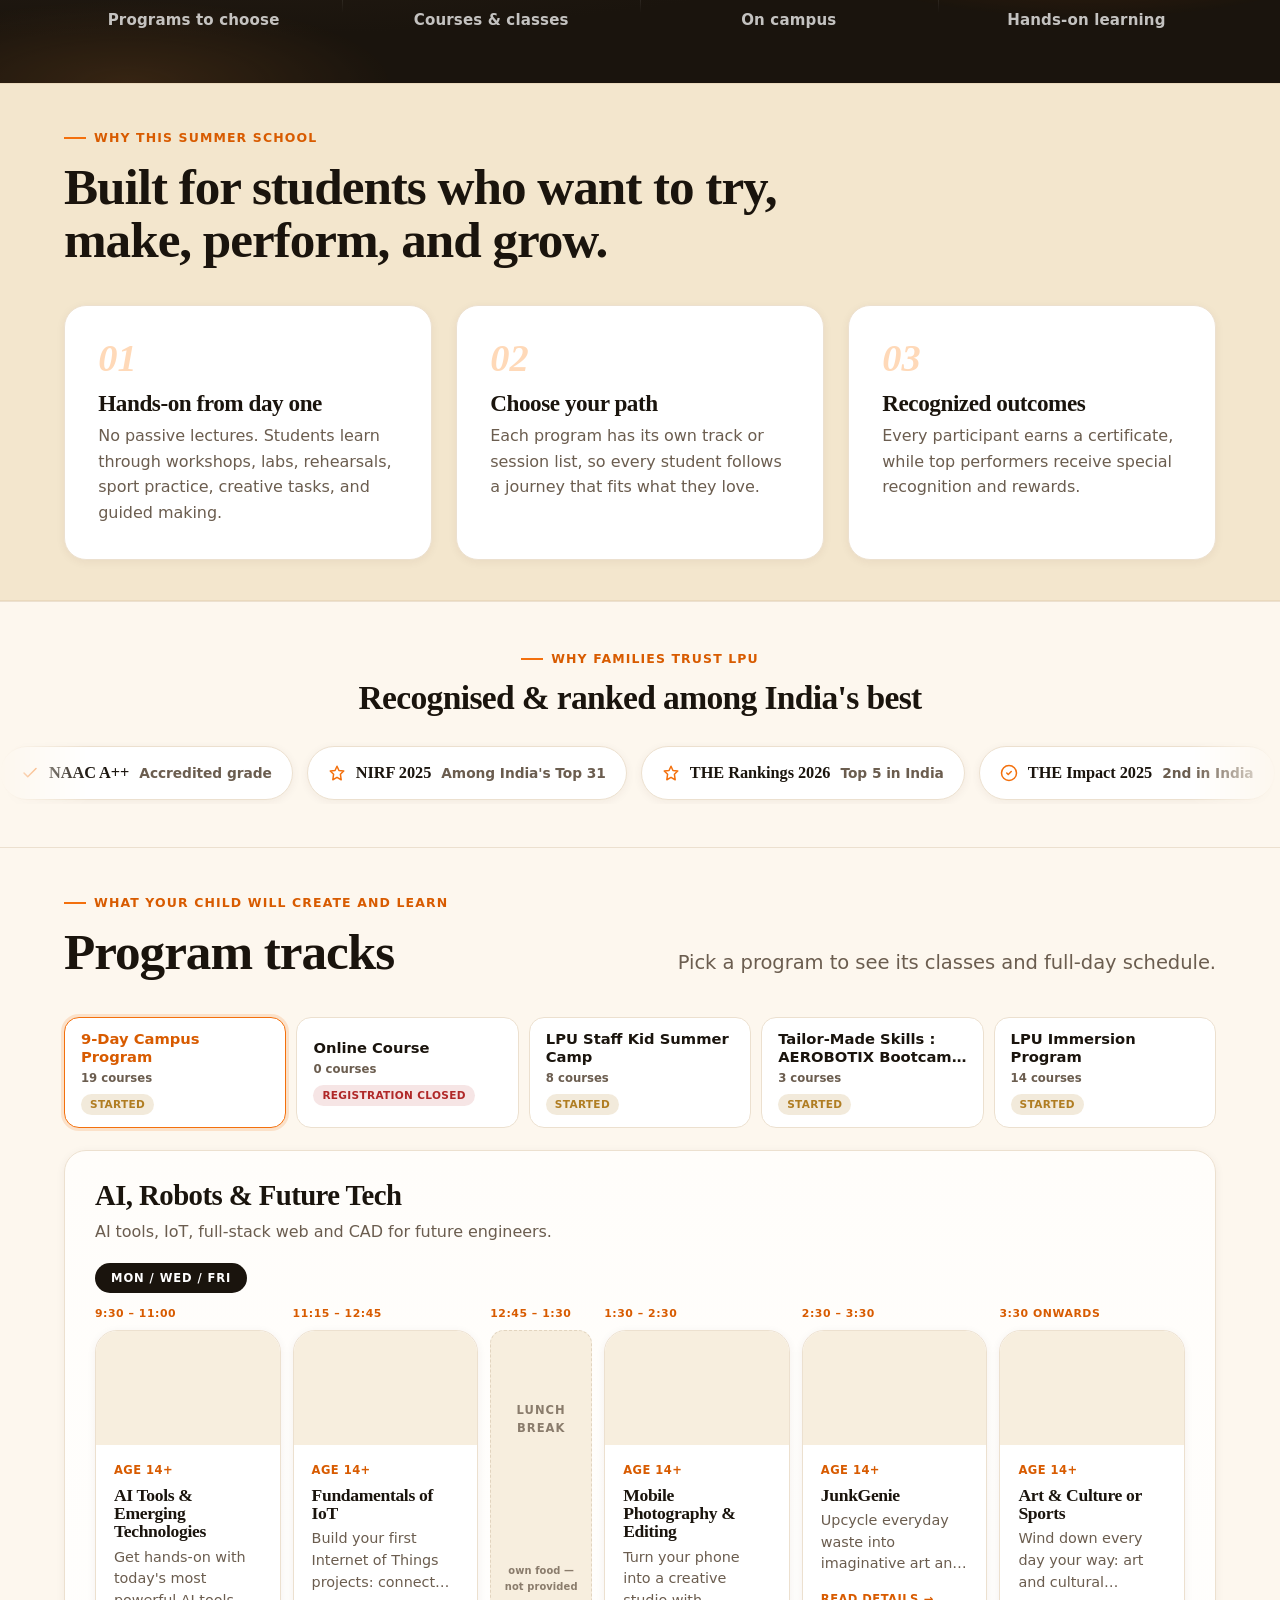
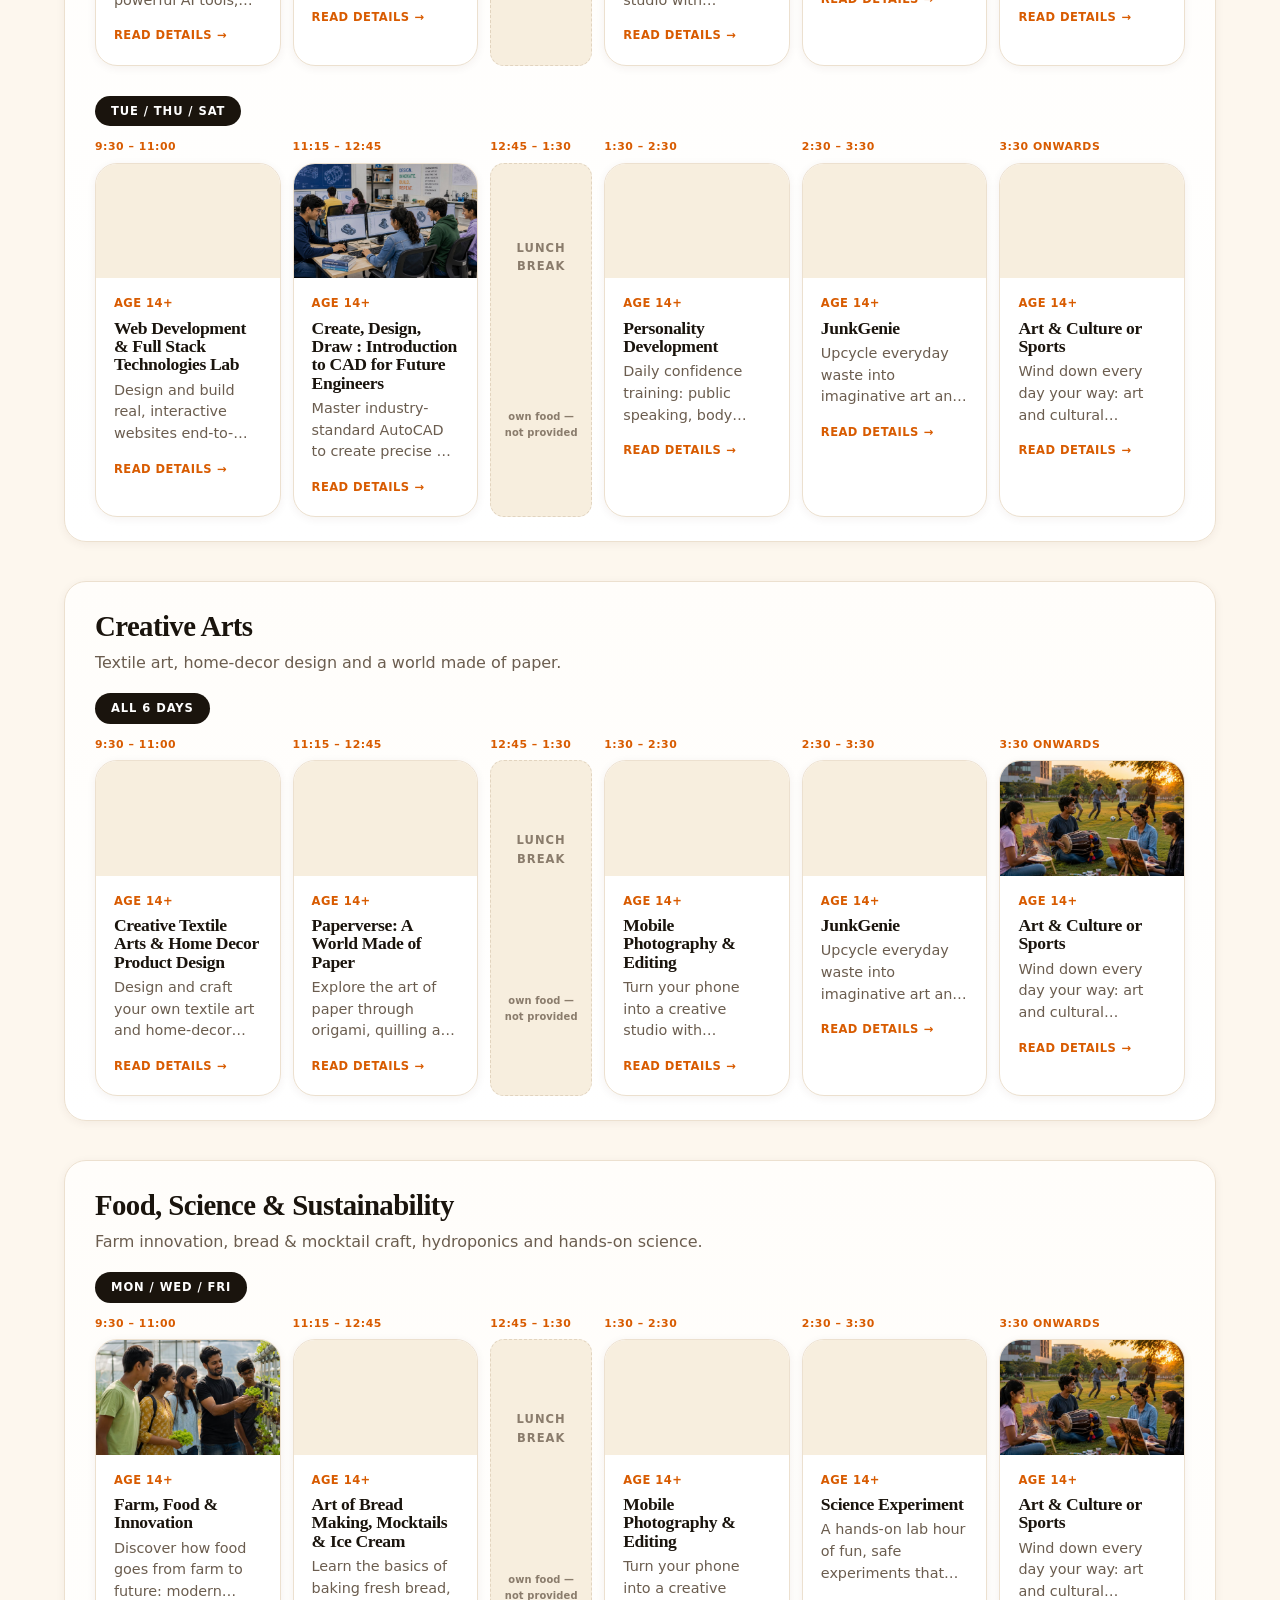
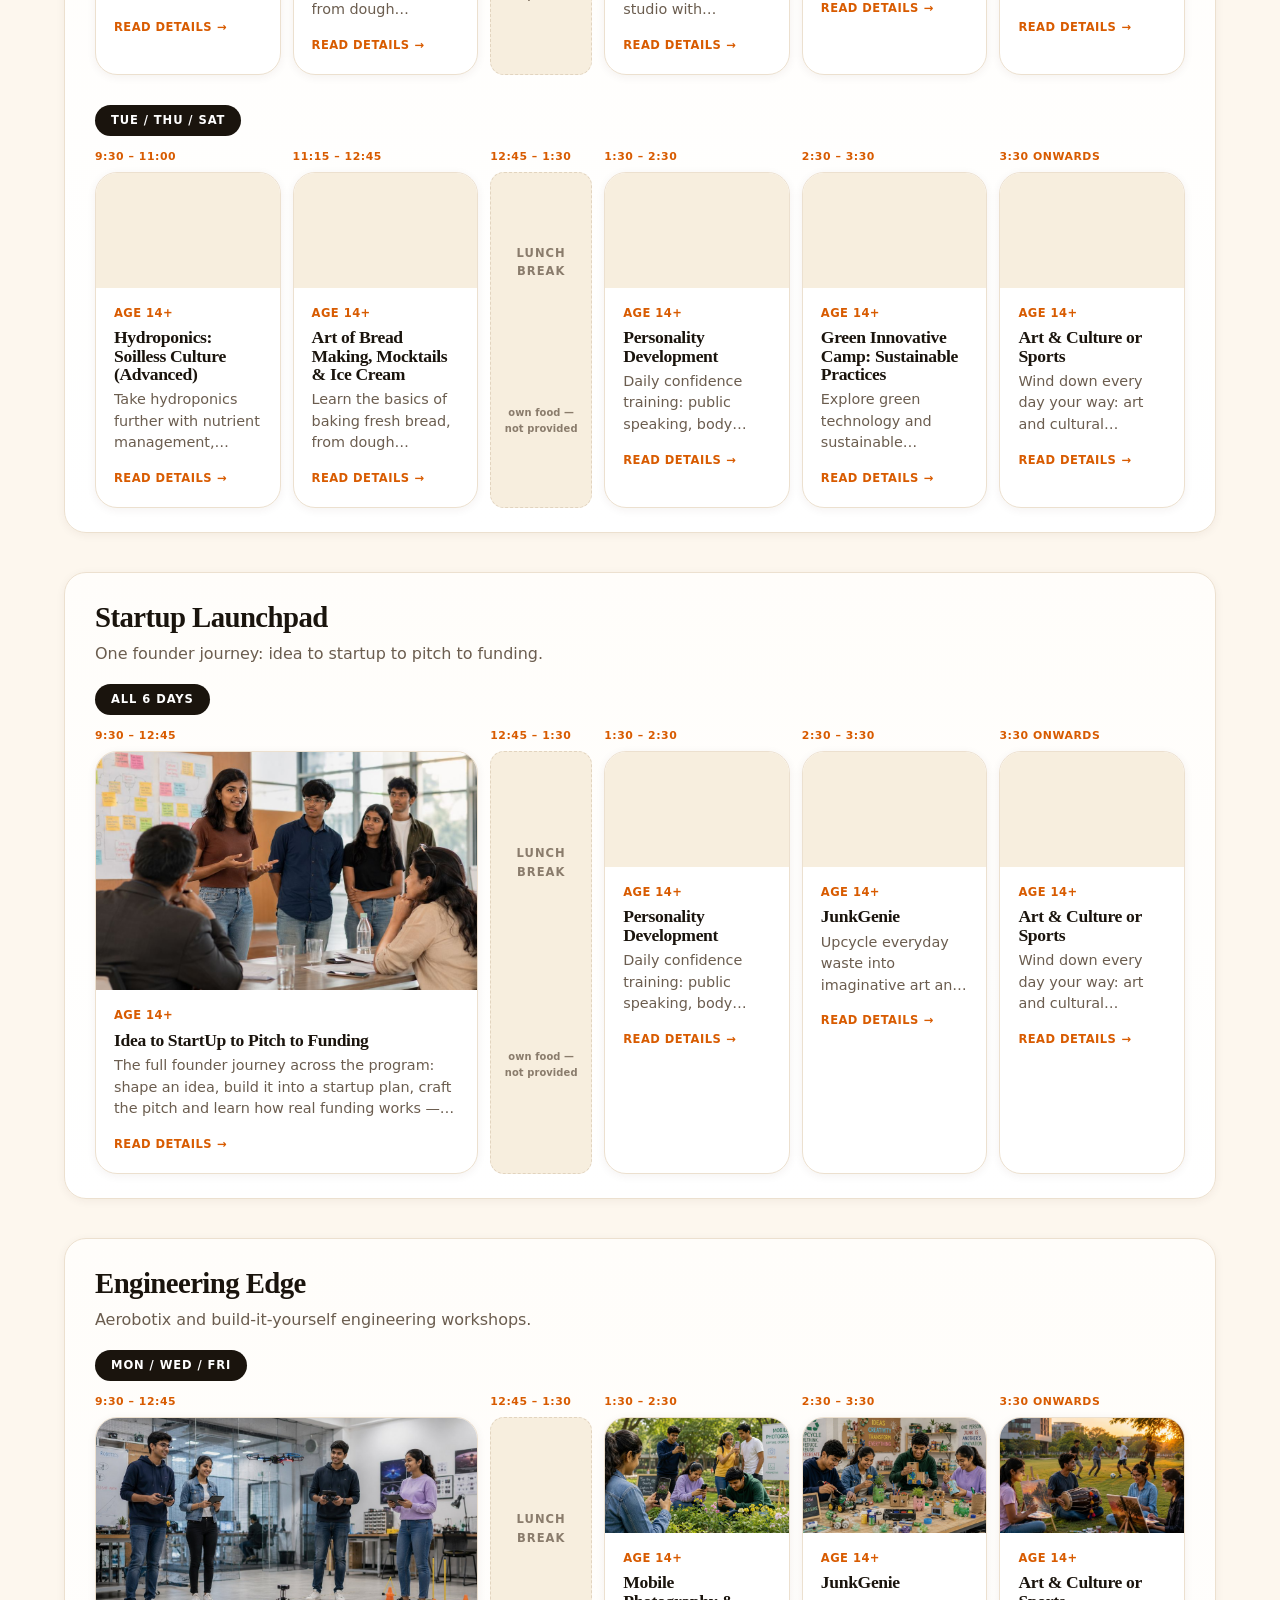
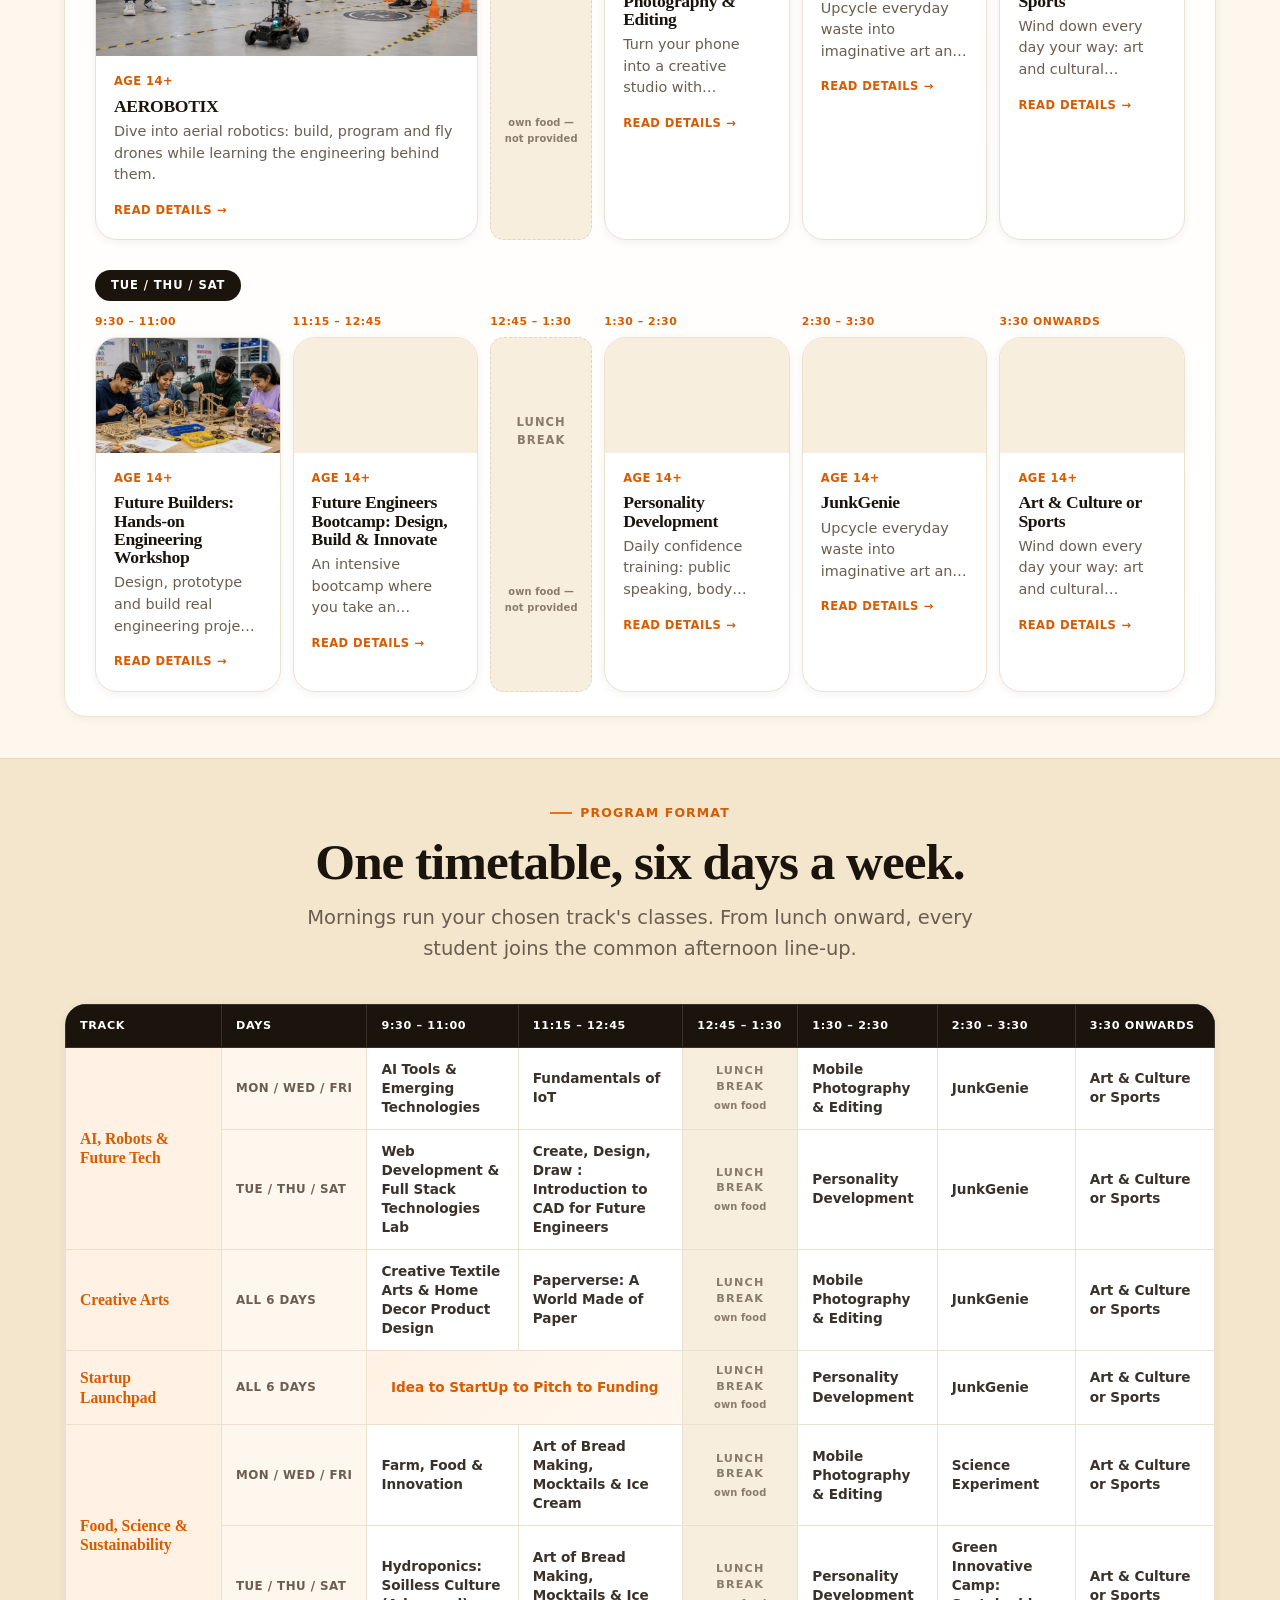
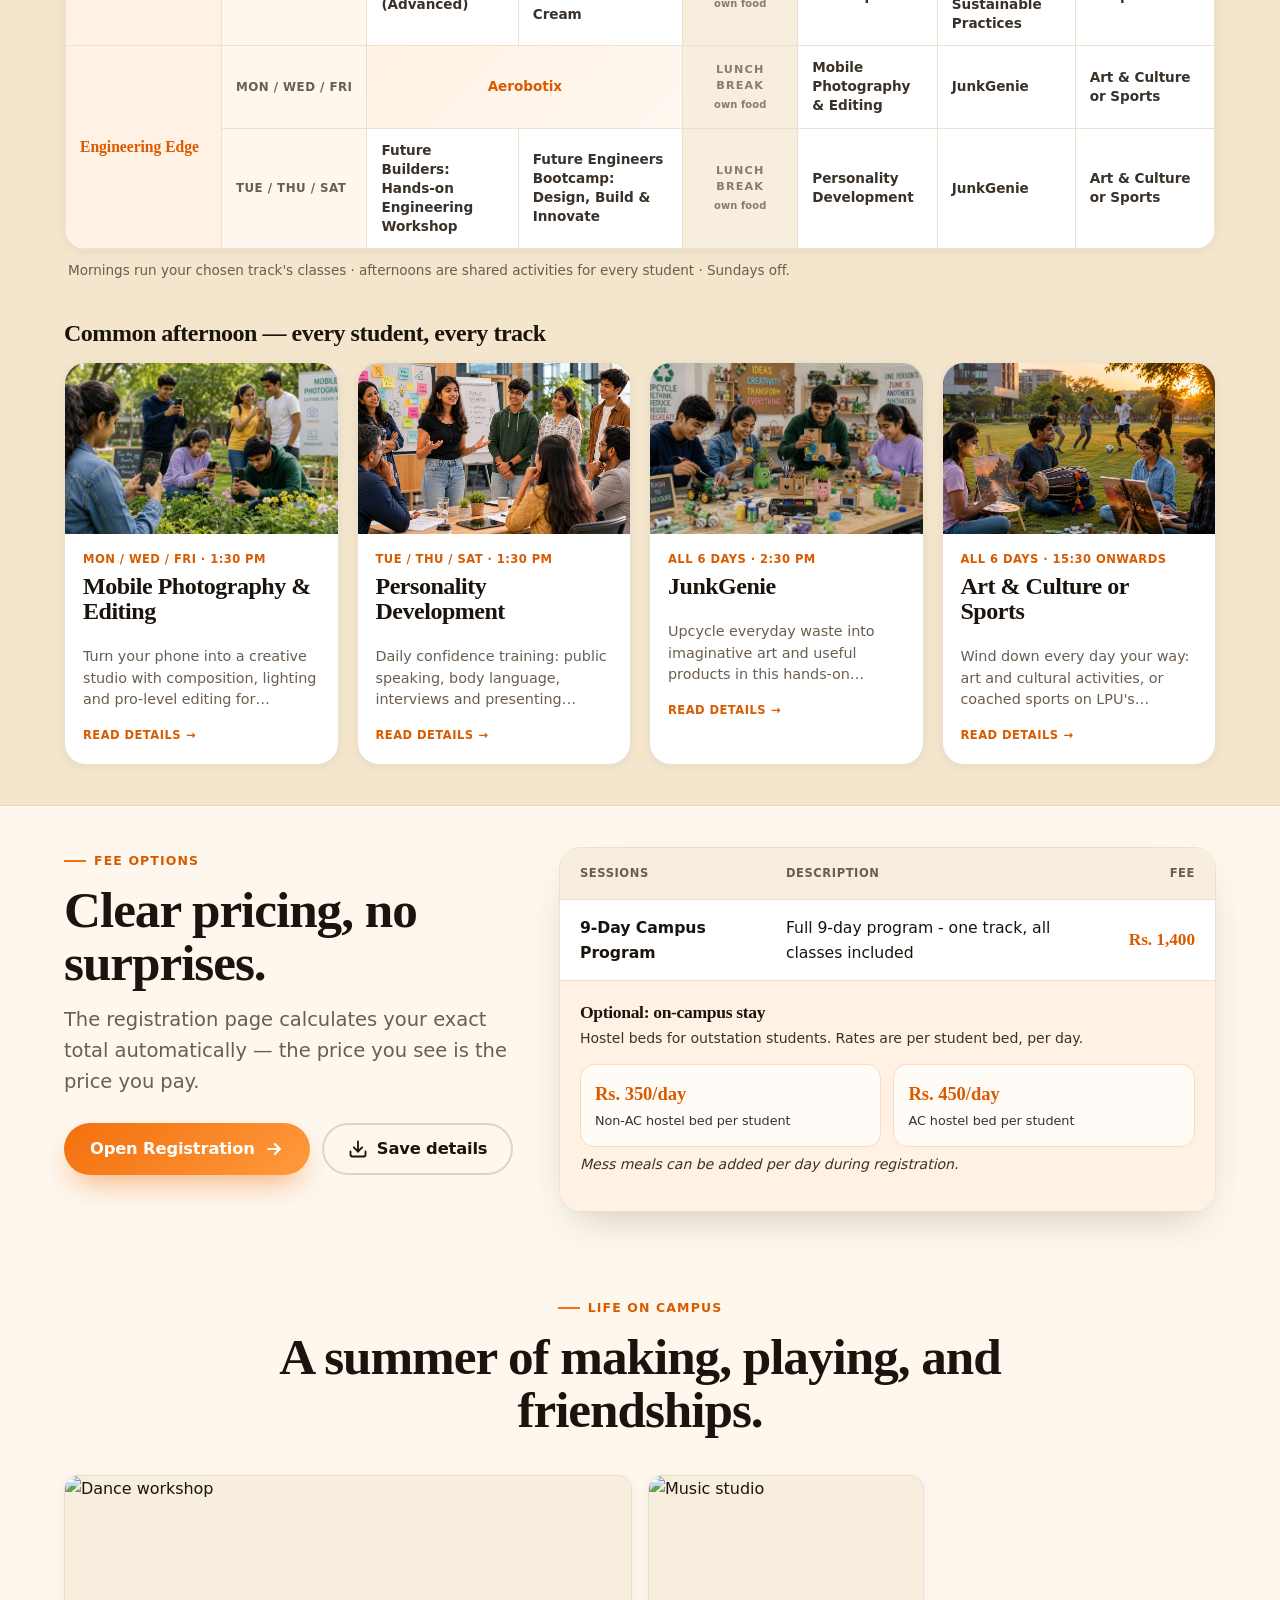
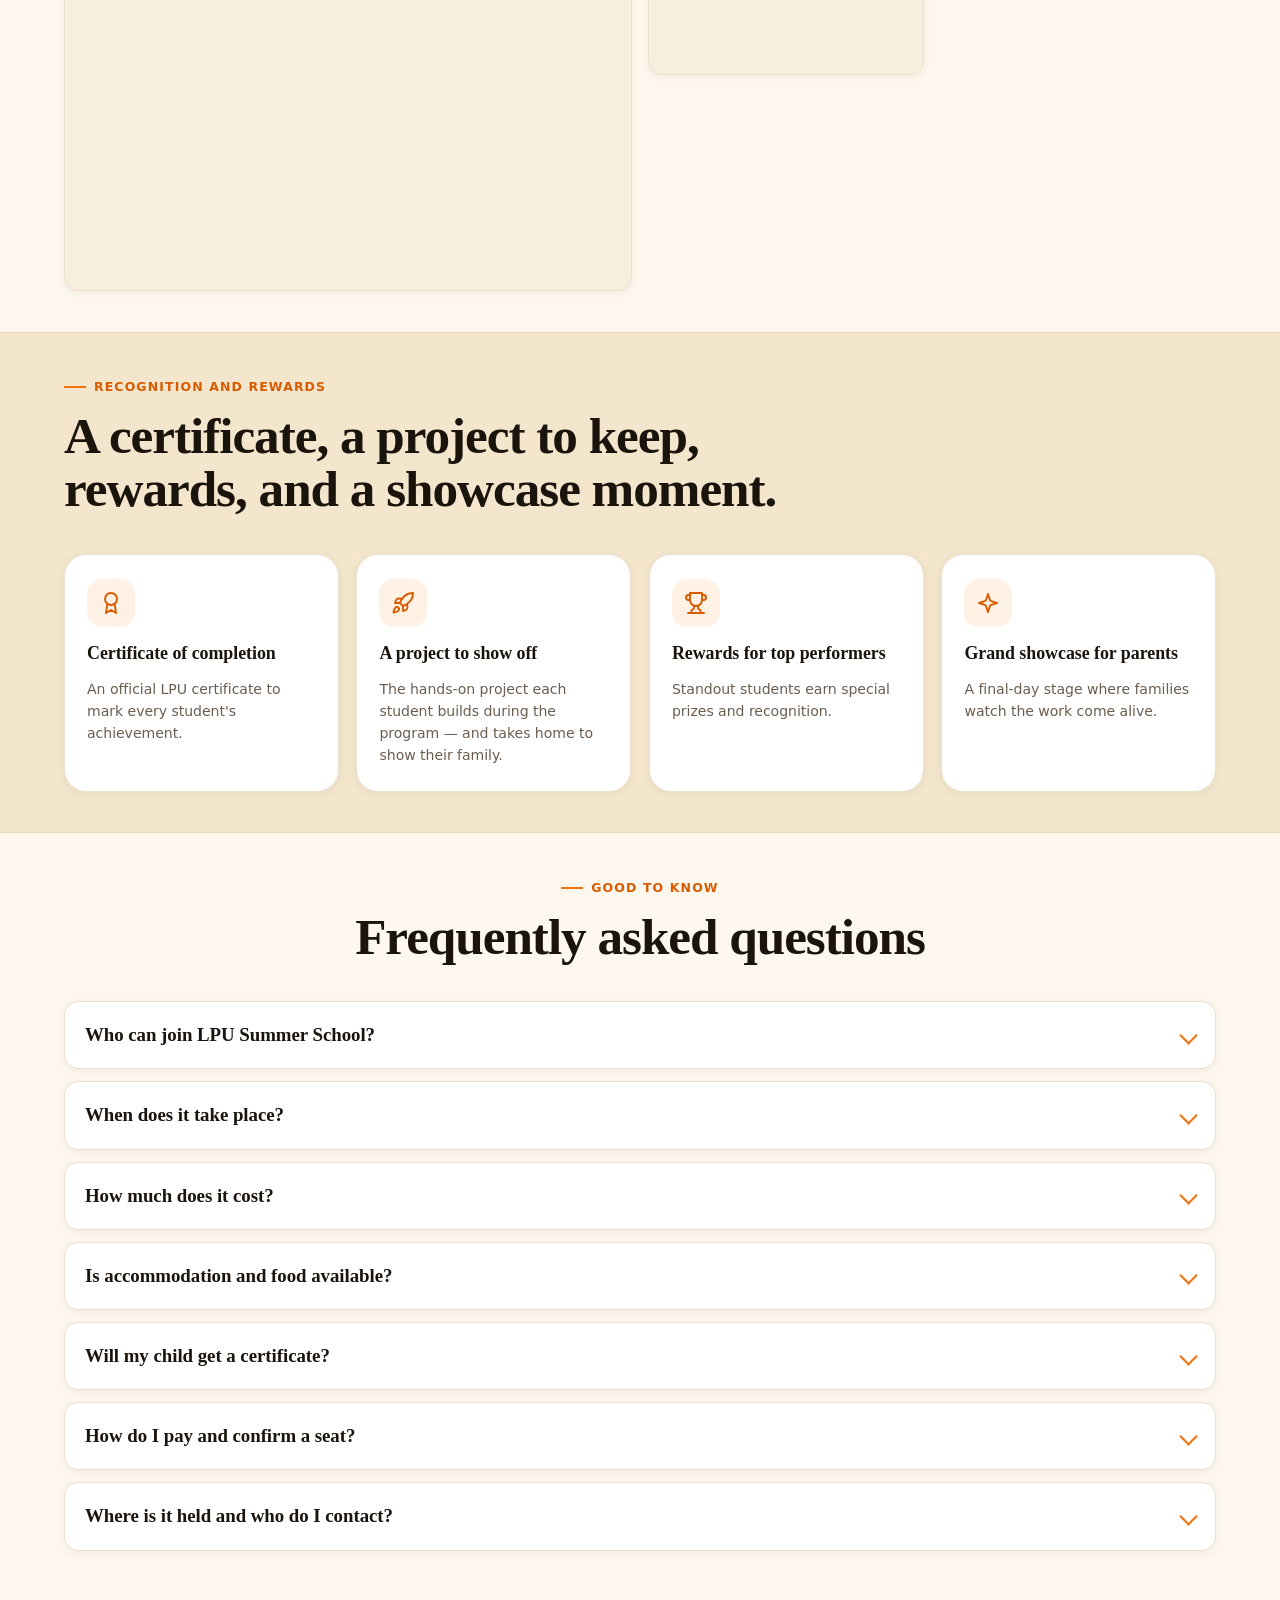
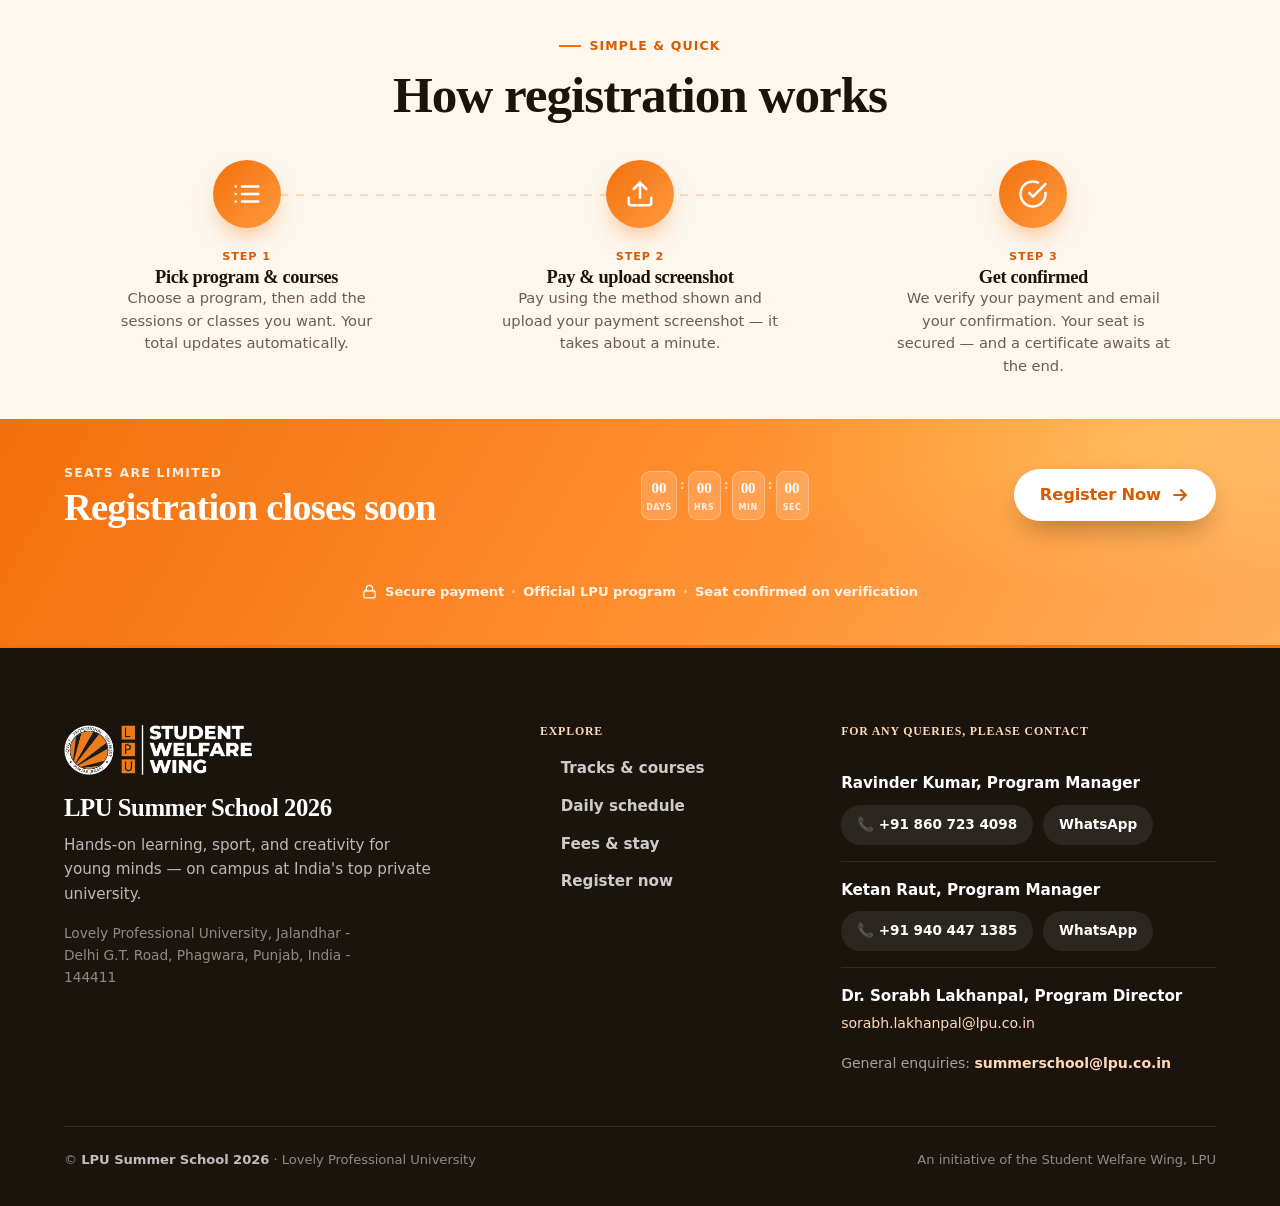
==== commit 52dca130: "feat(analytics): add Google Analytics G-HMVR66H028 to homepage and register page" ====
--- a/index.html
+++ b/index.html
@@ -1,9 +1,17 @@
 <!doctype html>
 <html lang="en">
   <head>
+    <!-- Google tag (gtag.js) -->
+    <script async src="https://www.googletagmanager.com/gtag/js?id=G-HMVR66H028"></script>
+    <script>
+      window.dataLayer = window.dataLayer || [];
+      function gtag(){dataLayer.push(arguments);}
+      gtag('js', new Date());
+      gtag('config', 'G-HMVR66H028');
+    </script>
     <meta charset="utf-8">
     <meta name="viewport" content="width=device-width, initial-scale=1">
-    <meta http-equiv="Content-Security-Policy" content="default-src 'self'; script-src 'self' 'sha256-Wv9AslBrc7d9tS+5TVujUtB92myxtZArKCW/k3FSOX4='; style-src 'self' 'unsafe-inline' https://fonts.googleapis.com; img-src 'self' https: data:; connect-src 'self' https://laessbhhxbdydhhkseia.supabase.co https://bynpuhoysivxxlblxica.supabase.co; font-src 'self' https://fonts.gstatic.com; base-uri 'self'; form-action 'self';">
+    <meta http-equiv="Content-Security-Policy" content="default-src 'self'; script-src 'self' 'sha256-Wv9AslBrc7d9tS+5TVujUtB92myxtZArKCW/k3FSOX4=' https://www.googletagmanager.com; style-src 'self' 'unsafe-inline' https://fonts.googleapis.com; img-src 'self' https: data:; connect-src 'self' https://laessbhhxbdydhhkseia.supabase.co https://bynpuhoysivxxlblxica.supabase.co https://www.google-analytics.com https://analytics.google.com https://www.googletagmanager.com; font-src 'self' https://fonts.gstatic.com; base-uri 'self'; form-action 'self';">
     <meta name="description" content="LPU Summer School 2026 offers campus, online, staff kid camp, skill workshop, and immersion programs for students and young learners.">
     <meta name="robots" content="index, follow">
     <meta name="theme-color" content="#f3700d">
--- a/styles.css
+++ b/styles.css
@@ -991,6 +991,9 @@
 .track-common-note { margin-top: 12px; font-size: 0.84rem; color: var(--muted); background: var(--cream-2); border-radius: var(--radius-sm); padding: 12px 14px; }
 .track-common-note strong { color: var(--ink); }
 .track-common-note i { color: var(--orange); font-style: normal; }
+.track-common-lunch { display: block; margin-top: 9px; padding-top: 9px; border-top: 1px solid var(--line); }
+.track-common-lunch strong:last-of-type { color: #c0392b; }
+.tday-lunch small, .timetable .tt-lunch small { display: block; margin-top: 4px; font-size: 0.62rem; font-weight: 600; letter-spacing: 0.01em; text-transform: none; color: var(--muted-2); }
 
 /* ---- hostel / stay (step 4) ---- */
 .hostel-radios { display: flex; flex-direction: column; gap: 12px; }
